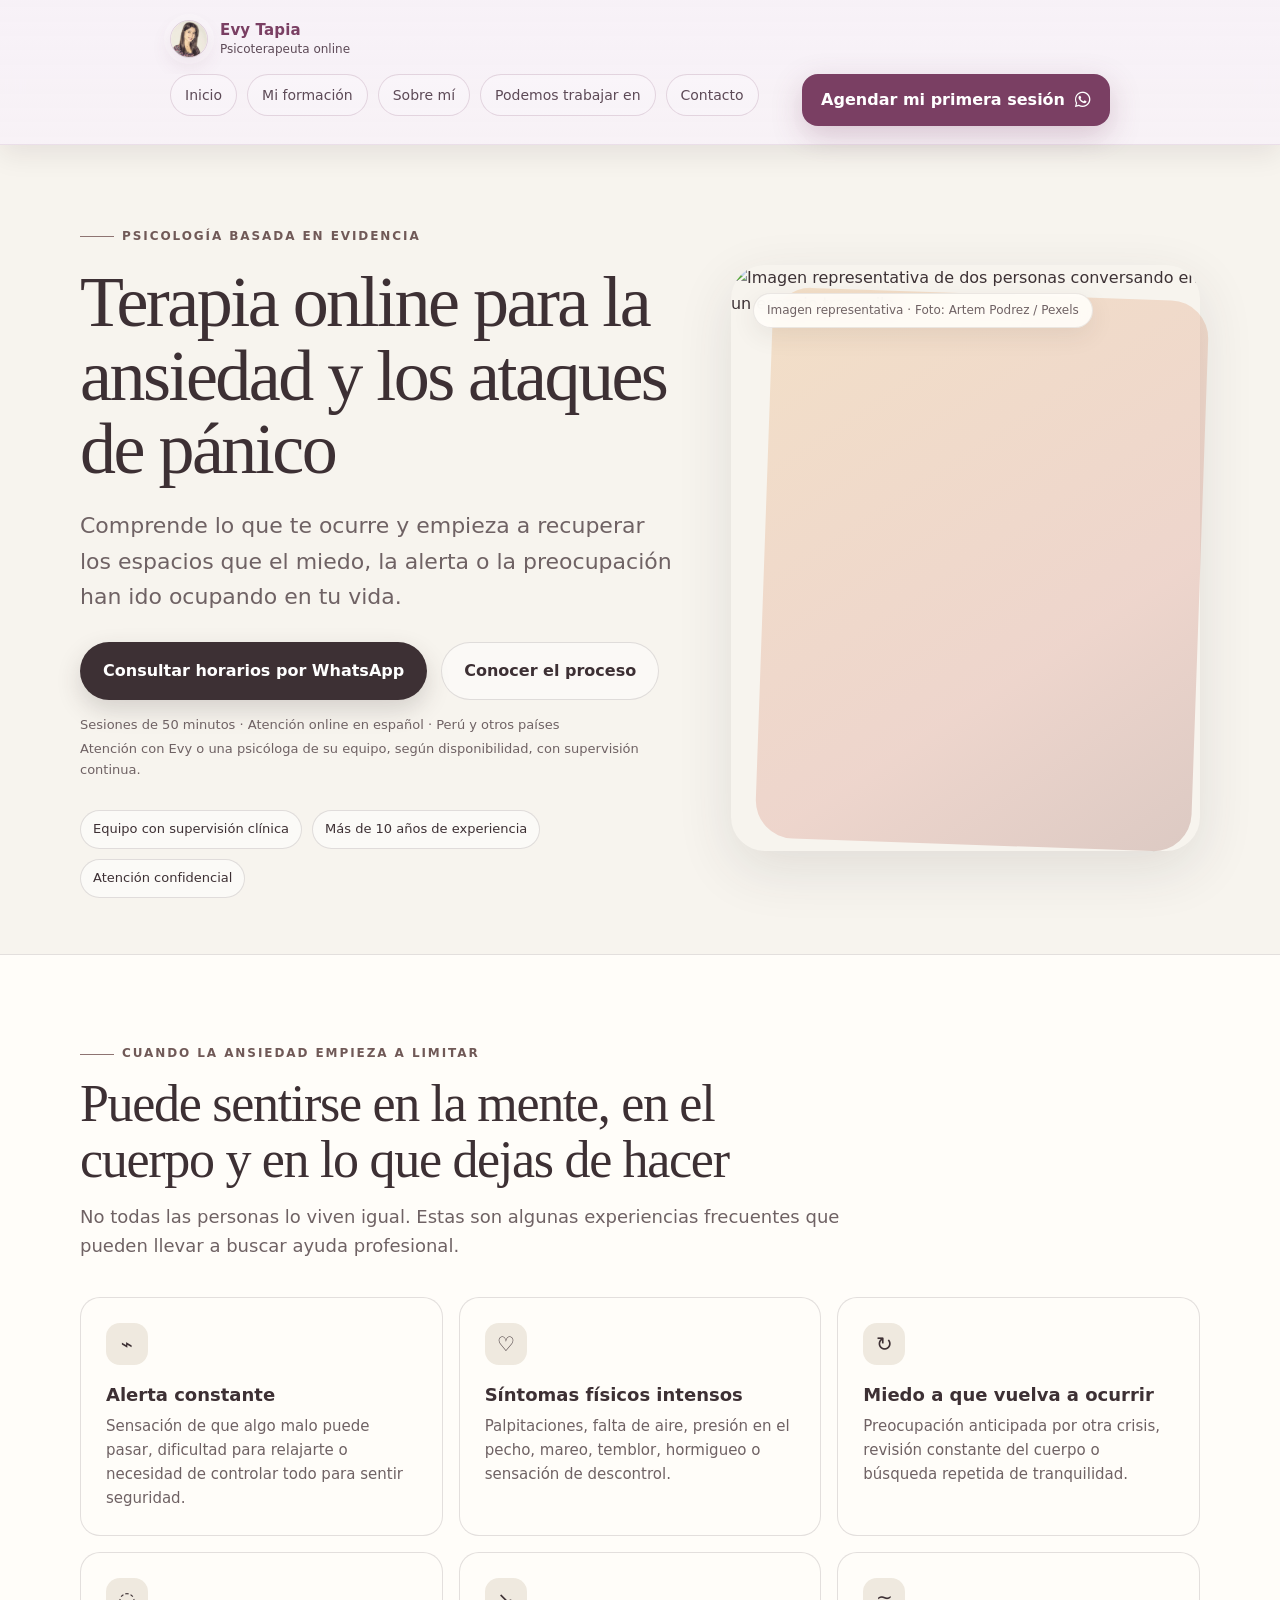
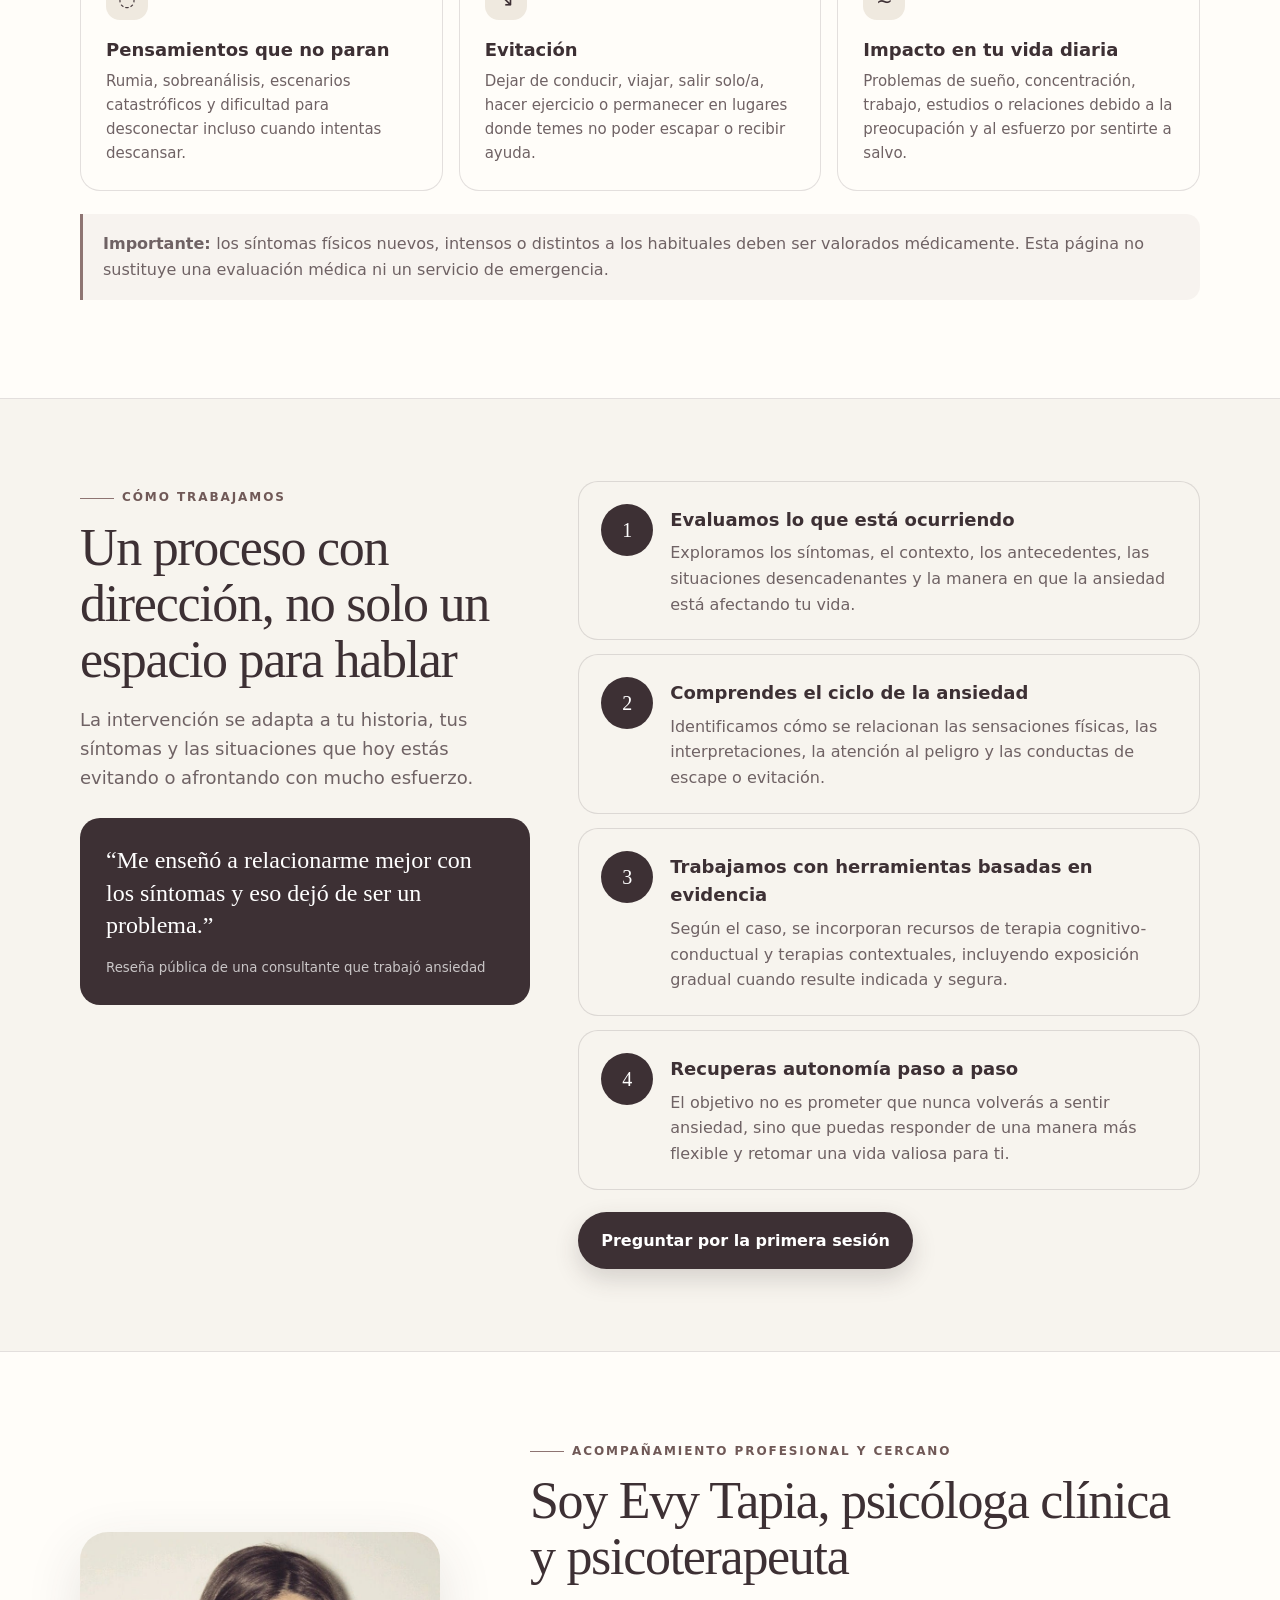
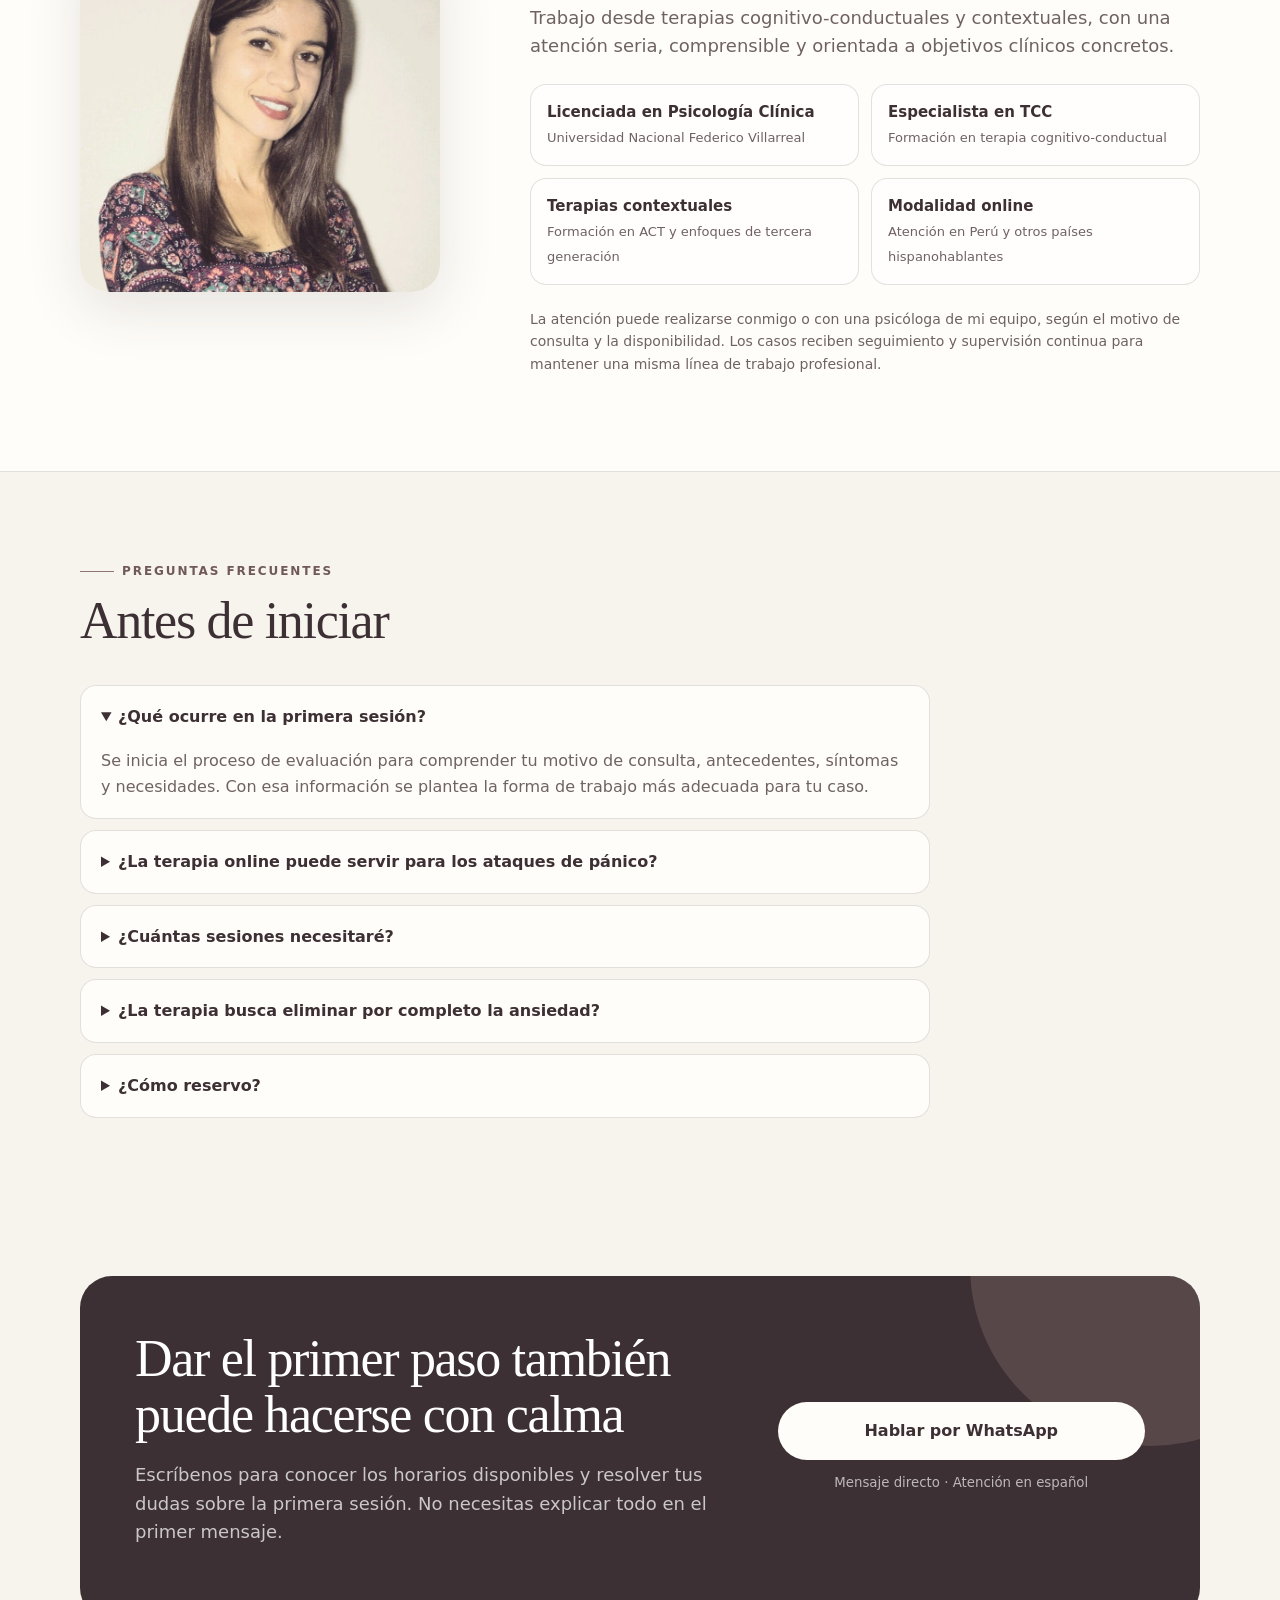
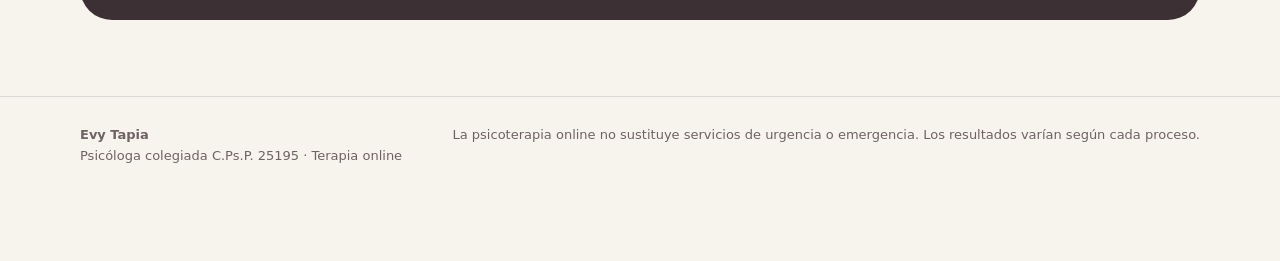
==== ansiedad.html @ 75f64e2b "Update text 002" ====
<!doctype html>
<html lang="es">

<head>

  <!-- =========================================================
       GOOGLE ANALYTICS 4
       ========================================================= -->
  <script async src="https://www.googletagmanager.com/gtag/js?id=G-EVJXFKHW8Q"></script>

  <script>
    window.dataLayer = window.dataLayer || [];

    function gtag() {
      dataLayer.push(arguments);
    }

    gtag('js', new Date());
    gtag('config', 'G-EVJXFKHW8Q');
  </script>


  <!-- =========================================================
       META
       ========================================================= -->

  <meta charset="utf-8" />

  <meta
    name="viewport"
    content="width=device-width, initial-scale=1"
  />

  <title>
    Terapia online para ansiedad y ataques de pánico | Evy Tapia
  </title>

  <meta
    name="description"
    content="Psicoterapia online basada en evidencia para ansiedad, preocupación persistente y ataques de pánico. Atención en español para personas en Perú y otros países."
  />

  <link
    rel="canonical"
    href="https://www.evytapiapsicologa.com/ansiedad"
  />

  <meta
    name="robots"
    content="index, follow"
  />


  <!-- =========================================================
       SCHEMA
       ========================================================= -->

  <script type="application/ld+json">
  {
    "@context": "https://schema.org",
    "@type": "ProfessionalService",
    "name": "Evy Tapia Psicóloga",
    "url": "https://www.evytapiapsicologa.com/ansiedad",
    "image": "https://www.evytapiapsicologa.com/images/evy-avatar.jpg",
    "description": "Terapia psicológica online basada en evidencia para ansiedad, preocupación persistente y ataques de pánico.",
    "email": "atendimento@evytapiapsicologa.com",
    "telephone": "+51999230000",
    "areaServed": [
      "Peru",
      "Online"
    ],
    "availableLanguage": "Spanish",

    "founder": {
      "@type": "Person",
      "name": "Evy Tapia",
      "jobTitle": "Psicóloga clínica y psicoterapeuta"
    },

    "sameAs": [
      "https://www.instagram.com/evytapia.psicologa/"
    ]
  }
  </script>


  <!-- =========================================================
       OPEN GRAPH
       ========================================================= -->

  <meta
    property="og:type"
    content="website"
  />

  <meta
    property="og:title"
    content="Terapia online para ansiedad y ataques de pánico | Evy Tapia"
  />

  <meta
    property="og:description"
    content="Psicoterapia online basada en evidencia para ansiedad, preocupación persistente y ataques de pánico."
  />

  <meta
    property="og:url"
    content="https://www.evytapiapsicologa.com/ansiedad"
  />

  <meta
    property="og:image"
    content="https://www.evytapiapsicologa.com/images/evy-avatar.jpg"
  />

  <meta
    property="og:image:alt"
    content="Evy Tapia, psicóloga clínica y psicoterapeuta online"
  />

  <meta
    property="og:site_name"
    content="Evy Tapia Psicóloga"
  />

  <meta
    property="og:locale"
    content="es_ES"
  />


  <!-- =========================================================
       TWITTER / X
       ========================================================= -->

  <meta
    name="twitter:card"
    content="summary_large_image"
  />

  <meta
    name="twitter:title"
    content="Terapia online para ansiedad y ataques de pánico | Evy Tapia"
  />

  <meta
    name="twitter:description"
    content="Psicoterapia online basada en evidencia para ansiedad, preocupación persistente y ataques de pánico."
  />

  <meta
    name="twitter:image"
    content="https://www.evytapiapsicologa.com/images/evy-avatar.jpg"
  />

  <meta
    name="twitter:image:alt"
    content="Evy Tapia, psicóloga clínica y psicoterapeuta online"
  />


  <!-- =========================================================
       CSS
       ========================================================= -->

  <link
    rel="stylesheet"
    href="/ansiedad.css"
  />

  <link
    rel="stylesheet"
    href="https://cdnjs.cloudflare.com/ajax/libs/font-awesome/6.5.0/css/all.min.css"
  />

</head>


<body>


<!-- =========================================================
     HEADER PARTILHADO
     O conteúdo é carregado a partir de /header.html por /header.js
     ========================================================= -->

<div id="header-container"></div>


<!-- =========================================================
     CONTEÚDO
     ========================================================= -->

<main id="inicio">


<!-- =========================================================
     HERO
     ========================================================= -->

<section class="hero">

  <div class="shell hero-grid">


    <div>

      <span class="eyebrow">
        Psicología basada en evidencia
      </span>


      <h1>
        Terapia online para la ansiedad y los ataques de pánico
      </h1>


      <p class="hero-lead">
        Comprende lo que te ocurre y empieza a recuperar los espacios
        que el miedo, la alerta o la preocupación han ido ocupando
        en tu vida.
      </p>


      <div class="actions">


        <a
          class="btn btn-primary wa-link"
          href="https://wa.me/51999230000?text=Hola%2C%20vi%20la%20p%C3%A1gina%20sobre%20ansiedad%20y%20ataques%20de%20p%C3%A1nico.%20Quisiera%20conocer%20los%20horarios%20disponibles%20para%20una%20primera%20sesi%C3%B3n."
          target="_blank"
          rel="noopener"
        >
          Consultar horarios por WhatsApp
        </a>


        <a
          class="btn btn-secondary"
          href="#como-trabajamos"
        >
          Conocer el proceso
        </a>


      </div>


      <p class="microcopy">

        Sesiones de 50 minutos · Atención online en español ·
        Perú y otros países

        <br>

        <span style="display:inline-block;margin-top:4px">

          Atención con Evy o una psicóloga de su equipo,
          según disponibilidad, con supervisión continua.

        </span>

      </p>


      <div class="trust-row">

        <span class="trust-chip">
          Equipo con supervisión clínica
        </span>

        <span class="trust-chip">
          Más de 10 años de experiencia
        </span>

        <span class="trust-chip">
          Atención confidencial
        </span>

      </div>

    </div>


    <!-- =====================================================
         FOTO HERO
         ===================================================== -->

    <div class="portrait-wrap">

      <div
        class="shape"
        aria-hidden="true"
      ></div>


      <img
        class="portrait"
        src="/images/ansiedad-terapia-pexels-artem-podrez.jpg"
        alt="Imagen representativa de dos personas conversando en un espacio tranquilo"
      >


      <div class="image-credit">
        Imagen representativa · Foto: Artem Podrez / Pexels
      </div>

    </div>


  </div>

</section>


<!-- =========================================================
     SINAIS / SINTOMAS
     ========================================================= -->

<section
  class="section alt"
  id="senales"
>

  <div class="shell">


    <div class="section-head">

      <span class="eyebrow">
        Cuando la ansiedad empieza a limitar
      </span>

      <h2>
        Puede sentirse en la mente, en el cuerpo y en lo que dejas de hacer
      </h2>

      <p>
        No todas las personas lo viven igual. Estas son algunas
        experiencias frecuentes que pueden llevar a buscar ayuda profesional.
      </p>

    </div>


    <div class="symptoms">


      <article class="card">

        <div class="icon">⌁</div>

        <h3>
          Alerta constante
        </h3>

        <p>
          Sensación de que algo malo puede pasar, dificultad para relajarte
          o necesidad de controlar todo para sentir seguridad.
        </p>

      </article>


      <article class="card">

        <div class="icon">♡</div>

        <h3>
          Síntomas físicos intensos
        </h3>

        <p>
          Palpitaciones, falta de aire, presión en el pecho, mareo,
          temblor, hormigueo o sensación de descontrol.
        </p>

      </article>


      <article class="card">

        <div class="icon">↻</div>

        <h3>
          Miedo a que vuelva a ocurrir
        </h3>

        <p>
          Preocupación anticipada por otra crisis, revisión constante
          del cuerpo o búsqueda repetida de tranquilidad.
        </p>

      </article>


      <article class="card">

        <div class="icon">◌</div>

        <h3>
          Pensamientos que no paran
        </h3>

        <p>
          Rumia, sobreanálisis, escenarios catastróficos y dificultad
          para desconectar incluso cuando intentas descansar.
        </p>

      </article>


      <article class="card">

        <div class="icon">↘</div>

        <h3>
          Evitación
        </h3>

        <p>
          Dejar de conducir, viajar, salir solo/a, hacer ejercicio
          o permanecer en lugares donde temes no poder escapar
          o recibir ayuda.
        </p>

      </article>


      <article class="card">

        <div class="icon">≈</div>

        <h3>
          Impacto en tu vida diaria
        </h3>

        <p>
          Problemas de sueño, concentración, trabajo, estudios
          o relaciones debido a la preocupación y al esfuerzo
          por sentirte a salvo.
        </p>

      </article>


    </div>


    <p class="note-line">

      <strong>
        Importante:
      </strong>

      los síntomas físicos nuevos, intensos o distintos a los habituales
      deben ser valorados médicamente. Esta página no sustituye una
      evaluación médica ni un servicio de emergencia.

    </p>


  </div>

</section>


<!-- =========================================================
     COMO TRABAJAMOS
     ========================================================= -->

<section
  class="section"
  id="como-trabajamos"
>

  <div class="shell process-grid">


    <div class="sticky-copy">

      <span class="eyebrow">
        Cómo trabajamos
      </span>


      <h2>
        Un proceso con dirección, no solo un espacio para hablar
      </h2>


      <p
        style="color:var(--muted);font-size:18px"
      >
        La intervención se adapta a tu historia, tus síntomas y las
        situaciones que hoy estás evitando o afrontando con mucho esfuerzo.
      </p>


      <div class="quote-block">

        <blockquote>
          “Me enseñó a relacionarme mejor con los síntomas y eso dejó
          de ser un problema.”
        </blockquote>

        <small>
          Reseña pública de una consultante que trabajó ansiedad
        </small>

      </div>

    </div>


    <div class="steps">


      <article class="step">

        <div class="num">
          1
        </div>

        <div>

          <h3>
            Evaluamos lo que está ocurriendo
          </h3>

          <p>
            Exploramos los síntomas, el contexto, los antecedentes,
            las situaciones desencadenantes y la manera en que la ansiedad
            está afectando tu vida.
          </p>

        </div>

      </article>


      <article class="step">

        <div class="num">
          2
        </div>

        <div>

          <h3>
            Comprendes el ciclo de la ansiedad
          </h3>

          <p>
            Identificamos cómo se relacionan las sensaciones físicas,
            las interpretaciones, la atención al peligro y las conductas
            de escape o evitación.
          </p>

        </div>

      </article>


      <article class="step">

        <div class="num">
          3
        </div>

        <div>

          <h3>
            Trabajamos con herramientas basadas en evidencia
          </h3>

          <p>
            Según el caso, se incorporan recursos de terapia
            cognitivo-conductual y terapias contextuales,
            incluyendo exposición gradual cuando resulte indicada y segura.
          </p>

        </div>

      </article>


      <article class="step">

        <div class="num">
          4
        </div>

        <div>

          <h3>
            Recuperas autonomía paso a paso
          </h3>

          <p>
            El objetivo no es prometer que nunca volverás a sentir ansiedad,
            sino que puedas responder de una manera más flexible
            y retomar una vida valiosa para ti.
          </p>

        </div>

      </article>


      <div style="margin-top:8px">

        <a
          class="btn btn-primary wa-link"
          href="https://wa.me/51999230000?text=Hola%2C%20vi%20la%20p%C3%A1gina%20sobre%20ansiedad%20y%20ataques%20de%20p%C3%A1nico.%20Quisiera%20conocer%20los%20horarios%20disponibles%20para%20una%20primera%20sesi%C3%B3n."
          target="_blank"
          rel="noopener"
        >
          Preguntar por la primera sesión
        </a>

      </div>


    </div>

  </div>

</section>


<!-- =========================================================
     SOBRE EVY
     ========================================================= -->

<section
  class="section alt"
  id="sobre-mi"
>

  <div class="shell about-grid">


    <img
      class="small-portrait"
      src="/images/evy-avatar.jpg"
      alt="Retrato profesional de Evy Tapia"
    >


    <div>

      <span class="eyebrow">
        Acompañamiento profesional y cercano
      </span>


      <h2>
        Soy Evy Tapia, psicóloga clínica y psicoterapeuta
      </h2>


      <p
        style="color:var(--muted);font-size:18px"
      >
        Trabajo desde terapias cognitivo-conductuales y contextuales,
        con una atención seria, comprensible y orientada
        a objetivos clínicos concretos.
      </p>


      <div class="credentials">


        <div class="credential">

          <strong>
            Licenciada en Psicología Clínica
          </strong>

          <span>
            Universidad Nacional Federico Villarreal
          </span>

        </div>


        <div class="credential">

          <strong>
            Especialista en TCC
          </strong>

          <span>
            Formación en terapia cognitivo-conductual
          </span>

        </div>


        <div class="credential">

          <strong>
            Terapias contextuales
          </strong>

          <span>
            Formación en ACT y enfoques de tercera generación
          </span>

        </div>


        <div class="credential">

          <strong>
            Modalidad online
          </strong>

          <span>
            Atención en Perú y otros países hispanohablantes
          </span>

        </div>


      </div>


      <p class="team-note">

        La atención puede realizarse conmigo o con una psicóloga
        de mi equipo, según el motivo de consulta y la disponibilidad.

        Los casos reciben seguimiento y supervisión continua para mantener
        una misma línea de trabajo profesional.

      </p>


    </div>

  </div>

</section>


<!-- =========================================================
     FAQ
     ========================================================= -->

<section
  class="section"
  id="preguntas"
>

  <div class="shell">


    <div class="section-head">

      <span class="eyebrow">
        Preguntas frecuentes
      </span>

      <h2>
        Antes de iniciar
      </h2>

    </div>


    <div class="faq">


      <details open>

        <summary>
          ¿Qué ocurre en la primera sesión?
        </summary>

        <p>
          Se inicia el proceso de evaluación para comprender tu motivo
          de consulta, antecedentes, síntomas y necesidades.
          Con esa información se plantea la forma de trabajo más adecuada
          para tu caso.
        </p>

      </details>


      <details>

        <summary>
          ¿La terapia online puede servir para los ataques de pánico?
        </summary>

        <p>
          La psicoterapia puede realizarse por videollamada.
          La conveniencia del formato y el plan de intervención
          se valoran individualmente durante la evaluación.
        </p>

      </details>


      <details>

        <summary>
          ¿Cuántas sesiones necesitaré?
        </summary>

        <p>
          No existe un número idéntico para todas las personas.
          La duración depende del problema, su evolución,
          los objetivos terapéuticos, la frecuencia
          y la participación en el proceso.
        </p>

      </details>


      <details>

        <summary>
          ¿La terapia busca eliminar por completo la ansiedad?
        </summary>

        <p>
          La ansiedad es una respuesta humana.
          El proceso busca que deje de dominar tus decisiones,
          que reduzcas la evitación y que puedas actuar con más libertad
          incluso cuando aparezca malestar.
        </p>

      </details>


      <details>

        <summary>
          ¿Cómo reservo?
        </summary>

        <p>
          Escribe por WhatsApp para conocer horarios.
          La sesión dura 50 minutos y se confirma mediante pago anticipado
          según las condiciones del servicio.
        </p>

      </details>


    </div>

  </div>

</section>


<!-- =========================================================
     CTA FINAL
     ========================================================= -->

<section class="final-cta">

  <div class="shell">

    <div class="cta-box">


      <div>

        <h2>
          Dar el primer paso también puede hacerse con calma
        </h2>

        <p>
          Escríbenos para conocer los horarios disponibles
          y resolver tus dudas sobre la primera sesión.
          No necesitas explicar todo en el primer mensaje.
        </p>

      </div>


      <div class="cta-side">

        <a
          class="btn wa-link"
          href="https://wa.me/51999230000?text=Hola%2C%20vi%20la%20p%C3%A1gina%20sobre%20ansiedad%20y%20ataques%20de%20p%C3%A1nico.%20Quisiera%20conocer%20los%20horarios%20disponibles%20para%20una%20primera%20sesi%C3%B3n."
          target="_blank"
          rel="noopener"
        >
          Hablar por WhatsApp
        </a>

        <small>
          Mensaje directo · Atención en español
        </small>

      </div>


    </div>

  </div>

</section>


</main>


<!-- =========================================================
     FOOTER
     ========================================================= -->

<footer>

  <div class="shell footer-grid">


    <div>

      <strong>
        Evy Tapia
      </strong>

      <br>

      Psicóloga colegiada C.Ps.P. 25195 · Terapia online

    </div>


    <div>
      La psicoterapia online no sustituye servicios de urgencia
      o emergencia. Los resultados varían según cada proceso.
    </div>


  </div>

</footer>


<!-- =========================================================
     MOBILE BAR
     ========================================================= -->

<div class="mobile-bar">

  <a
    class="wa-link"
    href="https://wa.me/51999230000?text=Hola%2C%20vi%20la%20p%C3%A1gina%20sobre%20ansiedad%20y%20ataques%20de%20p%C3%A1nico.%20Quisiera%20conocer%20los%20horarios%20disponibles%20para%20una%20primera%20sesi%C3%B3n."
    target="_blank"
    rel="noopener"
  >
    Consultar horarios por WhatsApp
  </a>

</div>


<!-- =========================================================
     JAVASCRIPT DO HEADER PARTILHADO
     ========================================================= -->

<script src="/header.js"></script>


<!-- =========================================================
     GOOGLE ANALYTICS:
     GENERATE_LEAD / BOOKING_CLICK

     Mantido separado do JS do header.
     ========================================================= -->

<script>

document.addEventListener(
  'click',
  function (event) {


    const target =
      event.target;


    if (
      !(target instanceof Element)
    ) {
      return;
    }


    const link =
      target.closest('a[href]');


    if (!link) {
      return;
    }


    const href =
      link.href ||
      link.getAttribute('href') ||
      '';


    const linkText =
      link.textContent.trim() ||
      link.getAttribute('aria-label') ||
      'Sin texto';


    const eventParameters = {

      page_path:
        window.location.pathname,

      page_location:
        window.location.href,

      page_title:
        document.title,

      link_url:
        href,

      link_text:
        linkText,

      landing_page:
        'ansiedad_panico'

    };


    /* =====================================================
       WHATSAPP → GENERATE_LEAD
       ===================================================== */

    const isWhatsAppLink =

      href.includes('wa.me') ||

      href.includes(
        'api.whatsapp.com'
      ) ||

      href.includes(
        'whatsapp.com'
      );


    if (isWhatsAppLink) {


      if (
        typeof gtag === 'function'
      ) {

        gtag(
          'event',
          'generate_lead',
          {
            ...eventParameters,
            method: 'whatsapp'
          }
        );

      }


      return;

    }


    /* =====================================================
       OUTLOOK BOOKINGS
       ===================================================== */

    const isBookingLink =

      href.includes(
        'outlook.office.com/book'
      ) ||

      href.includes(
        'outlook.office365.com/book'
      );


    if (isBookingLink) {


      if (
        typeof gtag === 'function'
      ) {

        gtag(
          'event',
          'booking_click',
          {
            ...eventParameters,
            method: 'outlook_bookings'
          }
        );

      }


    }


  }
);

</script>


</body>

</html>
---- ansiedad.css ----
:root {
  /* =====================================================
     LANDING ANSIEDADE
     ===================================================== */
  --paper:#f7f4ee;
  --paper-2:#efe9df;
  --ink:#3d3034;
  --muted:#6f6264;
  --rose:#8e7472;
  --rose-dark:#705957;
  --peach:#efd0ac;
  --white:#fffdf9;
  --line:rgba(61,48,52,.14);
  --shadow:0 18px 55px rgba(61,48,52,.12);
  --radius:24px;

  /* =====================================================
     HEADER — IDENTIDADE DA PÁGINA PRINCIPAL
     ===================================================== */
  --header-bg:#f7f1f7;
  --header-text:#2b1f27;
  --header-muted:#5d4a57;
  --header-accent:#7a3f63;
  --header-line:rgba(122,63,99,.18);
  --header-btn:#7a3f63;
  --header-btn-text:#ffffff;
  --header-max:980px;
}


/* =========================================================
   GERAL
   ========================================================= */

* {
  box-sizing:border-box;
}

html {
  scroll-behavior:smooth;
}

body {
  margin:0;
  font-family:
    Inter,
    ui-sans-serif,
    system-ui,
    -apple-system,
    BlinkMacSystemFont,
    "Segoe UI",
    sans-serif;
  color:var(--ink);
  background:var(--paper);
  line-height:1.6;
}

a {
  color:inherit;
}

.shell {
  width:min(1120px, calc(100% - 36px));
  margin:auto;
}


/* =========================================================
   BOTÕES DA LANDING
   ========================================================= */

.btn {
  text-decoration:none;
  display:inline-flex;
  align-items:center;
  justify-content:center;
  gap:10px;
  border-radius:999px;
  font-weight:750;
  transition:.2s ease;
  padding:15px 22px;
  border:1px solid transparent;
  font-family:inherit;
  cursor:pointer;
}

.btn-primary {
  background:var(--ink);
  color:white;
  box-shadow:0 10px 25px rgba(61,48,52,.18);
}

.btn-primary:hover {
  transform:translateY(-1px);
  background:var(--rose-dark);
}

.btn-secondary {
  border-color:var(--line);
  background:rgba(255,255,255,.45);
}


/* =========================================================
   HEADER — MESMO PADRÃO DA PÁGINA PRINCIPAL
   ========================================================= */

.headerSpacer {
  height:170px;
}

.siteHeader {
  position:fixed;
  top:0;
  left:0;
  right:0;
  width:100%;
  z-index:120;

  background:
    linear-gradient(
      180deg,
      rgba(247,241,247,.97),
      rgba(247,241,247,.93)
    );

  backdrop-filter:blur(12px);
  -webkit-backdrop-filter:blur(12px);

  border-bottom:1px solid rgba(122,63,99,.10);

  box-shadow:
    0 10px 26px rgba(33,18,28,.08);
}


/* largura do conteúdo do header */

.siteHeader .top,
.siteHeader .navRow {
  width:100%;
  max-width:var(--header-max);

  margin-left:auto;
  margin-right:auto;

  padding-left:20px;
  padding-right:20px;

  box-sizing:border-box;
}


/* =========================================================
   PARTE SUPERIOR DO HEADER
   ========================================================= */

.top {
  display:flex;
  justify-content:space-between;
  align-items:center;
  gap:16px;

  padding-top:18px;
  padding-bottom:14px;

  max-height:90px;
  opacity:1;

  overflow:hidden;

  transition:
    max-height .28s ease,
    opacity .2s ease,
    padding .25s ease,
    margin .25s ease;
}


/* header reduzido ao fazer scroll */

.siteHeader.isCompact .top {
  max-height:0;
  opacity:0;

  padding-top:0;
  padding-bottom:0;

  margin:0;
}


/* =========================================================
   MARCA / EVY TAPIA
   ========================================================= */

.brand {
  display:flex;
  align-items:center;
  gap:12px;

  min-height:42px;

  text-decoration:none;
  color:var(--header-text);
}

.avatar {
  width:38px;
  height:38px;

  border-radius:50%;
  object-fit:cover;

  display:block;
  flex:0 0 38px;

  border:1.5px solid rgba(122,63,99,.18);

  box-shadow:
    0 0 0 6px rgba(255,255,255,.22),
    0 8px 20px rgba(122,63,99,.12);
}

.brand strong {
  display:block;

  color:var(--header-accent);

  font-size:15px;
  letter-spacing:.01em;
  line-height:1.25;
}

.brand small {
  display:block;

  color:var(--header-muted);

  font-size:12px;
  line-height:1.35;

  margin-top:1px;
}


/* =========================================================
   LINHA DE NAVEGAÇÃO
   ========================================================= */

.navRow {
  display:flex;

  align-items:flex-start;
  justify-content:space-between;

  gap:16px;

  margin:0;

  padding-top:0;
  padding-bottom:18px;

  flex-wrap:wrap;

  position:relative;
  z-index:50;

  transition:padding .25s ease;
}

.siteHeader.isCompact .navRow {
  padding-top:12px;
  padding-bottom:12px;
}


/* =========================================================
   TABS / LINKS DO MENU
   ========================================================= */

.tabs {
  display:flex;
  flex-wrap:wrap;

  gap:10px;

  margin:0;

  flex:1 1 auto;

  align-items:center;
}

.tab {
  display:inline-flex;

  align-items:center;
  justify-content:center;

  min-height:42px;

  background:rgba(255,255,255,.20);

  border:1px solid var(--header-line);

  padding:10px 14px;

  border-radius:999px;

  cursor:pointer;

  font-family:inherit;
  font-size:14px;
  line-height:1.2;

  color:var(--header-muted);

  text-decoration:none;

  white-space:nowrap;

  transition:
    opacity .2s ease,
    transform .08s ease,
    background .2s ease,
    border-color .2s ease,
    color .2s ease;
}

.tab:hover {
  opacity:.95;

  background:rgba(255,255,255,.30);

  border-color:rgba(122,63,99,.26);
}

.tab:active {
  transform:scale(.99);
}

.tab.isActive {
  background:rgba(122,63,99,.12);

  color:var(--header-accent);

  border-color:rgba(122,63,99,.28);

  font-weight:700;
}


/* =========================================================
   CTA DO HEADER
   ========================================================= */

.navCta {
  flex:0 0 auto;

  position:relative;
}

.navActions {
  display:flex;

  align-items:center;

  gap:10px;

  flex-wrap:wrap;

  position:relative;
}


/* Agendar mi primera sesión */

.siteHeader .btnTopCta {
  padding:12px 18px;

  border-radius:16px;

  background:var(--header-btn);

  color:var(--header-btn-text);

  box-shadow:
    0 10px 30px rgba(122,63,99,.25);

  white-space:nowrap;
}

.siteHeader .btnTopCta:hover {
  opacity:.95;

  transform:translateY(-1px);

  background:var(--header-btn);
}

.siteHeader .btnTopCta i {
  color:#ffffff;

  font-size:18px;
  line-height:1;
}


/* =========================================================
   BOTÃO DETALLES
   ========================================================= */

.siteHeader .btnDetails {
  display:none;

  background:rgba(255,255,255,.20);

  border:1px solid var(--header-line);

  color:var(--header-accent);

  font-weight:800;

  padding:12px 15px;

  border-radius:16px;

  align-items:center;
  justify-content:center;

  gap:8px;

  cursor:pointer;

  font-family:inherit;

  box-shadow:none;

  transition:
    background .2s ease,
    border-color .2s ease,
    transform .08s ease;
}

.siteHeader .btnDetails:hover {
  background:rgba(255,255,255,.28);

  border-color:rgba(122,63,99,.26);
}

.siteHeader .btnDetails:active {
  transform:scale(.99);
}

.detailsLabel {
  display:inline-block;
}

.detailsArrow {
  font-size:12px;

  line-height:1;

  transform:translateY(1px);
}


/* =========================================================
   POPOVER DETALLES
   ========================================================= */

.detailsPopover {
  position:absolute;

  top:calc(100% + 12px);
  right:0;

  width:360px;

  max-width:min(92vw, 360px);

  background:
    linear-gradient(
      180deg,
      rgba(255,255,255,.97),
      rgba(247,240,244,.97)
    );

  border:1px solid rgba(122,63,99,.18);

  border-radius:22px;

  box-shadow:
    0 24px 60px rgba(33,18,28,.20);

  backdrop-filter:blur(12px);
  -webkit-backdrop-filter:blur(12px);

  padding:18px;

  opacity:0;
  visibility:hidden;
  pointer-events:none;

  transform:
    translateY(8px)
    scale(.98);

  transition:
    opacity .2s ease,
    transform .2s ease,
    visibility .2s ease;

  z-index:180;
}

.detailsPopover.isOpen,
.detailsPopover[aria-hidden="false"] {
  opacity:1;

  visibility:visible;

  pointer-events:auto;

  transform:
    translateY(0)
    scale(1);
}

.detailsPopoverTitle {
  margin:0 0 12px;

  font-size:16px;

  letter-spacing:.02em;

  text-transform:uppercase;

  color:var(--header-accent);

  opacity:.85;

  font-weight:900;
}

.popupList {
  margin:0;
  padding:0;

  list-style:none;

  display:grid;

  gap:10px;
}

.popupItem {
  display:flex;

  gap:10px;

  align-items:flex-start;

  padding:12px;

  border:
    1px solid
    rgba(122,63,99,.18);

  border-radius:14px;

  background:
    rgba(255,255,255,.62);
}

.popupItem b {
  display:block;

  font-size:14.5px;

  color:var(--header-accent);
}

.popupItem span {
  display:block;

  color:var(--header-muted);

  font-size:14px;

  line-height:1.5;
}

.popupIcon {
  width:18px;
  height:18px;

  border-radius:6px;

  background:
    rgba(122,63,99,.14);

  flex:0 0 18px;

  margin-top:2px;
}

.popupNoteTitle {
  margin:16px 0 8px;

  color:var(--header-accent);

  font-weight:900;

  letter-spacing:.02em;

  text-transform:uppercase;

  font-size:16px;

  opacity:.85;
}

.popupNoteText {
  margin:0;

  color:var(--header-muted);

  font-size:14.5px;

  line-height:1.65;
}


/* =========================================================
   MENU HAMBURGER
   ========================================================= */

.mobileMenuToggle {
  display:none;

  width:44px;
  height:44px;

  flex:0 0 44px;

  border:
    1px solid
    rgba(122,63,99,.18);

  border-radius:14px;

  background:
    rgba(255,255,255,.22);

  align-items:center;
  justify-content:center;

  flex-direction:column;

  gap:5px;

  padding:0;

  cursor:pointer;

  transition:
    background .2s ease,
    border-color .2s ease,
    transform .08s ease;
}

.mobileMenuToggle:hover {
  background:
    rgba(255,255,255,.32);

  border-color:
    rgba(122,63,99,.28);
}

.mobileMenuToggle:active {
  transform:scale(.98);
}

.mobileMenuToggle span {
  width:20px;
  height:2px;

  border-radius:999px;

  background:
    var(--header-accent);

  display:block;

  transition:
    transform .2s ease,
    opacity .2s ease;
}


/* animação X */

.mobileMenuToggle[aria-expanded="true"]
span:nth-child(1) {
  transform:
    translateY(7px)
    rotate(45deg);
}

.mobileMenuToggle[aria-expanded="true"]
span:nth-child(2) {
  opacity:0;
}

.mobileMenuToggle[aria-expanded="true"]
span:nth-child(3) {
  transform:
    translateY(-7px)
    rotate(-45deg);
}


/* =========================================================
   MENU MÓVEL
   ========================================================= */

.mobileMenuPanel {
  position:absolute;

  top:100%;

  left:12px;
  right:12px;

  display:grid;

  gap:8px;

  padding:12px;

  border:
    1px solid
    rgba(122,63,99,.18);

  border-radius:18px;

  background:
    rgba(247,241,247,.98);

  box-shadow:
    0 20px 50px
    rgba(33,18,28,.18);

  backdrop-filter:blur(14px);
  -webkit-backdrop-filter:blur(14px);

  opacity:0;

  visibility:hidden;

  pointer-events:none;

  transform:translateY(-8px);

  transition:
    opacity .2s ease,
    visibility .2s ease,
    transform .2s ease;

  z-index:170;
}

.mobileMenuPanel.isOpen,
.mobileMenuPanel[aria-hidden="false"] {
  opacity:1;

  visibility:visible;

  pointer-events:auto;

  transform:translateY(0);
}

.mobileMenuItem {
  display:flex;

  align-items:center;

  width:100%;

  min-height:46px;

  padding:11px 14px;

  border:
    1px solid
    rgba(122,63,99,.14);

  border-radius:13px;

  background:
    rgba(255,255,255,.34);

  color:var(--header-muted);

  text-decoration:none;

  font:inherit;

  font-size:14px;

  text-align:left;

  cursor:pointer;
}

.mobileMenuItem:hover {
  background:
    rgba(122,63,99,.08);

  color:
    var(--header-accent);
}

.mobileMenuItem.isActive {
  background:
    rgba(122,63,99,.12);

  color:
    var(--header-accent);

  border-color:
    rgba(122,63,99,.26);

  font-weight:700;
}


/* dispositivos touch */

@media (hover:none), (pointer:coarse) {

  .siteHeader .btnDetails {
    display:inline-flex;
  }

}


/* =========================================================
   HERO
   ========================================================= */

.hero {
  padding:74px 0 56px;

  overflow:hidden;
}

.hero-grid {
  display:grid;

  grid-template-columns:
    1.12fr .88fr;

  gap:54px;

  align-items:center;
}

.eyebrow {
  display:inline-flex;

  align-items:center;

  gap:8px;

  text-transform:uppercase;

  letter-spacing:.16em;

  font-size:12px;

  font-weight:800;

  color:var(--rose-dark);
}

.eyebrow:before {
  content:"";

  width:34px;
  height:1px;

  background:var(--rose);
}

h1 {
  font-family:
    Georgia,
    "Times New Roman",
    serif;

  font-size:
    clamp(42px,6vw,72px);

  line-height:1.02;

  letter-spacing:-.035em;

  margin:
    20px 0 22px;

  font-weight:500;
}

.hero-lead {
  font-size:
    clamp(18px,2vw,22px);

  color:var(--muted);

  max-width:690px;

  margin:
    0 0 28px;
}

.actions {
  display:flex;

  align-items:center;

  gap:14px;

  flex-wrap:wrap;
}

.microcopy {
  margin-top:15px;

  font-size:13px;

  color:var(--muted);
}

.trust-row {
  margin-top:29px;

  display:flex;

  flex-wrap:wrap;

  gap:10px;
}

.trust-chip {
  border:
    1px solid
    var(--line);

  background:
    rgba(255,255,255,.5);

  border-radius:999px;

  padding:8px 12px;

  font-size:13px;
}


/* =========================================================
   FOTO HERO
   ========================================================= */

.portrait-wrap {
  position:relative;

  min-height:540px;

  display:grid;

  place-items:center;

  isolation:isolate;
}

.shape {
  position:absolute;

  inset:
    5% 0 1% 7%;

  border-radius:38px;

  background:
    linear-gradient(
      145deg,
      var(--peach),
      #e7bfb4 65%,
      #c9aba4
    );

  transform:
    rotate(2deg);

  opacity:.58;

  z-index:0;
}

.portrait {
  position:relative;

  z-index:1;

  display:block;

  width:
    min(500px,100%);

  aspect-ratio:
    4 / 5;

  object-fit:cover;

  object-position:center;

  border-radius:34px;

  box-shadow:
    var(--shadow);

  filter:
    saturate(.88)
    contrast(.98);
}

.image-credit {
  position:absolute;

  z-index:2;

  top:28px;
  left:22px;

  max-width:
    calc(100% - 44px);

  padding:
    9px 13px;

  border:
    1px solid
    rgba(61,48,52,.10);

  border-radius:999px;

  background:
    rgba(255,253,249,.92);

  color:
    var(--muted);

  font-size:12px;

  line-height:1.25;

  box-shadow:
    0 8px 24px
    rgba(61,48,52,.08);

  backdrop-filter:
    blur(8px);

  -webkit-backdrop-filter:
    blur(8px);
}


/* =========================================================
   SECÇÕES
   ========================================================= */

.section {
  padding:
    82px 0;
}

.section.alt {
  background:
    var(--white);

  border-top:
    1px solid
    var(--line);

  border-bottom:
    1px solid
    var(--line);
}

.section-head {
  max-width:760px;

  margin-bottom:36px;
}

h2 {
  font-family:
    Georgia,
    "Times New Roman",
    serif;

  font-size:
    clamp(34px,4.6vw,52px);

  line-height:1.08;

  letter-spacing:-.025em;

  font-weight:500;

  margin:
    12px 0 15px;
}

.section-head p {
  color:var(--muted);

  font-size:18px;

  margin:0;
}


/* =========================================================
   SINTOMAS
   ========================================================= */

.symptoms {
  display:grid;

  grid-template-columns:
    repeat(3,1fr);

  gap:16px;
}

.card {
  background:
    var(--white);

  border:
    1px solid
    var(--line);

  border-radius:20px;

  padding:25px;
}

.card .icon {
  width:42px;
  height:42px;

  border-radius:14px;

  display:grid;

  place-items:center;

  background:
    var(--paper-2);

  margin-bottom:18px;

  font-size:20px;
}

.card h3 {
  margin:
    0 0 8px;

  font-size:18px;

  line-height:1.3;
}

.card p {
  margin:0;

  color:var(--muted);

  font-size:15px;
}

.note-line {
  margin-top:23px;

  padding:
    17px 20px;

  border-left:
    3px solid
    var(--rose);

  background:
    rgba(142,116,114,.07);

  color:
    var(--muted);

  border-radius:
    0 14px 14px 0;
}


/* =========================================================
   PROCESSO TERAPÊUTICO
   ========================================================= */

.process-grid {
  display:grid;

  grid-template-columns:
    .84fr 1.16fr;

  gap:48px;

  align-items:start;
}

.sticky-copy {
  position:sticky;

  top:110px;
}

.steps {
  display:grid;

  gap:14px;
}

.step {
  display:grid;

  grid-template-columns:
    52px 1fr;

  gap:17px;

  padding:22px;

  border-radius:20px;

  background:
    var(--paper);

  border:
    1px solid
    var(--line);
}

.num {
  width:52px;
  height:52px;

  border-radius:50%;

  background:
    var(--ink);

  color:white;

  display:grid;

  place-items:center;

  font-family:
    Georgia,
    serif;

  font-size:20px;
}

.step h3 {
  margin:
    2px 0 6px;

  font-size:18px;
}

.step p {
  margin:0;

  color:var(--muted);
}


/* =========================================================
   TESTEMUNHO
   ========================================================= */

.quote-block {
  margin-top:26px;

  padding:26px;

  border-radius:20px;

  background:
    var(--ink);

  color:white;
}

.quote-block blockquote {
  font-family:
    Georgia,
    serif;

  font-size:24px;

  line-height:1.35;

  margin:
    0 0 12px;
}

.quote-block small {
  color:
    rgba(255,255,255,.72);
}


/* =========================================================
   SOBRE EVY
   ========================================================= */

.about-grid {
  display:grid;

  grid-template-columns:
    .75fr 1.25fr;

  gap:48px;

  align-items:center;
}

.small-portrait {
  width:100%;

  max-width:360px;

  border-radius:28px;

  box-shadow:
    var(--shadow);
}

.credentials {
  display:grid;

  grid-template-columns:
    repeat(2,1fr);

  gap:12px;

  margin:
    23px 0;
}

.credential {
  border:
    1px solid
    var(--line);

  border-radius:16px;

  padding:
    15px 16px;

  background:
    rgba(255,255,255,.5);
}

.credential strong {
  display:block;

  font-size:15px;
}

.credential span {
  color:var(--muted);

  font-size:13px;
}

.team-note {
  color:var(--muted);

  font-size:14px;
}


/* =========================================================
   FAQ
   ========================================================= */

.faq {
  display:grid;

  gap:11px;

  max-width:850px;
}

details {
  border:
    1px solid
    var(--line);

  border-radius:16px;

  background:
    var(--white);

  padding:
    0 20px;
}

summary {
  cursor:pointer;

  font-weight:750;

  padding:
    18px 0;
}

details p {
  color:var(--muted);

  margin:0;

  padding:
    0 0 19px;
}


/* =========================================================
   CTA FINAL
   ========================================================= */

.final-cta {
  padding:
    76px 0;
}

.cta-box {
  position:relative;

  overflow:hidden;

  border-radius:32px;

  padding:55px;

  background:
    var(--ink);

  color:white;

  display:grid;

  grid-template-columns:
    1.25fr .75fr;

  gap:30px;

  align-items:center;
}

.cta-box:after {
  content:"";

  position:absolute;

  width:360px;
  height:360px;

  border-radius:50%;

  background:
    var(--rose);

  opacity:.34;

  right:-130px;

  top:-190px;
}

.cta-box h2 {
  color:white;

  margin-top:0;
}

.cta-box p {
  color:
    rgba(255,255,255,.73);

  font-size:18px;

  max-width:660px;
}

.cta-side {
  position:relative;

  z-index:1;

  text-align:center;
}

.cta-side .btn {
  background:
    var(--white);

  color:
    var(--ink);

  width:100%;
}

.cta-side small {
  display:block;

  margin-top:12px;

  color:
    rgba(255,255,255,.66);
}


/* =========================================================
   FOOTER
   ========================================================= */

footer {
  border-top:
    1px solid
    var(--line);

  padding:
    28px 0 94px;

  color:
    var(--muted);

  font-size:13px;
}

.footer-grid {
  display:flex;

  justify-content:space-between;

  gap:24px;

  flex-wrap:wrap;
}


/* =========================================================
   CTA MÓVEL INFERIOR
   ========================================================= */

.mobile-bar {
  display:none;
}


/* =========================================================
   RESPONSIVO — 1100px
   ========================================================= */

@media (max-width:1100px) {

  .siteHeader .top,
  .siteHeader .navRow {
    max-width:100%;
  }

}


/* =========================================================
   RESPONSIVO — 900px
   ========================================================= */

@media (max-width:900px) {

  .hero-grid,
  .process-grid,
  .about-grid,
  .cta-box {
    grid-template-columns:1fr;
  }

  .hero {
    padding-top:48px;
  }

  .portrait-wrap {
    min-height:0;
  }

  .symptoms {
    grid-template-columns:
      repeat(2,1fr);
  }

  .sticky-copy {
    position:static;
  }

  .about-grid {
    gap:30px;
  }

  .small-portrait {
    max-width:280px;
  }

  .cta-box {
    padding:42px;
  }

  .cta-side {
    text-align:left;

    max-width:410px;
  }

}


/* =========================================================
   RESPONSIVO — HEADER MOBILE
   ========================================================= */

@media (max-width:860px) {

  .headerSpacer {
    height:142px;
  }

  .siteHeader .top,
  .siteHeader .navRow {
    padding-left:14px;
    padding-right:14px;
  }

  .top {
    padding-top:14px;
    padding-bottom:12px;
  }


  /* hamburger superior */

  .mobileMenuToggleTop {
    display:flex;
  }


  /* espaço invisível da direita para manter
     a marca aproximadamente centrada */

  .top > span[aria-hidden="true"] {
    width:44px;
    flex:0 0 44px;
  }


  /* esconde menu desktop */

  .tabs {
    display:none;
  }


  .navRow {
    align-items:center;

    justify-content:flex-end;

    padding-bottom:12px;
  }


  .navCta {
    width:100%;
  }

  .navActions {
    width:100%;

    justify-content:flex-end;
  }


  /* quando o header fica compacto */

  .siteHeader.isCompact
  .mobileMenuToggleTop {
    display:none;
  }

  .siteHeader.isCompact
  .mobileMenuToggleCompact {
    display:flex;
  }


  .siteHeader .btnTopCta {
    flex:1 1 auto;

    max-width:320px;
  }


  .detailsPopover {
    right:0;

    width:
      min(
        360px,
        calc(100vw - 28px)
      );
  }

}


/* =========================================================
   RESPONSIVO — 620px
   ========================================================= */

@media (max-width:620px) {

  .shell {
    width:
      min(
        100% - 26px,
        1120px
      );
  }


  .headerSpacer {
    height:138px;
  }


  .siteHeader .top,
  .siteHeader .navRow {
    padding-left:12px;
    padding-right:12px;
  }


  .brand {
    gap:10px;
  }

  .avatar {
    width:36px;
    height:36px;

    flex-basis:36px;
  }

  .brand strong {
    font-size:14px;
  }

  .brand small {
    font-size:11.5px;
  }


  .navActions {
    display:flex;

    align-items:center;

    gap:8px;

    width:100%;

    flex-wrap:nowrap;
  }


  .mobileMenuToggleCompact {
    width:42px;
    height:42px;

    flex:0 0 42px;
  }


  .siteHeader .btnTopCta {
    flex:1 1 auto;

    width:auto;

    max-width:none;

    min-width:0;

    padding:
      11px 12px;

    font-size:13px;
  }


  .siteHeader .btnDetails {
    flex:0 0 auto;

    padding:
      11px 12px;
  }


  h1 {
    font-size:43px;
  }

  .hero-lead {
    font-size:18px;
  }

  .portrait-wrap {
    min-height:0;

    margin-top:10px;
  }

  .portrait {
    width:100%;

    border-radius:24px;
  }

  .shape {
    inset:
      4% -1% 0 5%;

    border-radius:28px;
  }

  .image-credit {
    top:14px;
    left:14px;

    max-width:
      calc(100% - 28px);

    padding:
      8px 11px;

    font-size:11px;
  }

  .section {
    padding:
      62px 0;
  }

  .symptoms,
  .credentials {
    grid-template-columns:1fr;
  }

  .card {
    padding:21px;
  }

  .cta-box {
    padding:
      34px 24px;

    border-radius:24px;
  }

  footer {
    padding-bottom:100px;
  }


  /* CTA inferior WhatsApp */

  .mobile-bar {
    display:block;

    position:fixed;

    z-index:30;

    left:10px;
    right:10px;

    bottom:10px;
  }

  .mobile-bar a {
    display:flex;

    justify-content:center;
    align-items:center;

    text-decoration:none;

    background:
      var(--ink);

    color:white;

    padding:
      15px 18px;

    border-radius:999px;

    font-weight:800;

    box-shadow:
      0 12px 28px
      rgba(61,48,52,.28);
  }

}


/* =========================================================
   RESPONSIVO — TELEMÓVEIS PEQUENOS
   ========================================================= */

@media (max-width:430px) {

  .headerSpacer {
    height:134px;
  }

  .top {
    gap:10px;
  }

  .mobileMenuToggleTop {
    width:40px;
    height:40px;

    flex-basis:40px;
  }

  .top > span[aria-hidden="true"] {
    width:40px;

    flex-basis:40px;
  }


  .siteHeader .btnTopCta {
    font-size:12.5px;

    padding-left:10px;
    padding-right:10px;
  }

  .siteHeader .btnTopCta i {
    font-size:17px;
  }


  /* em ecrãs muito pequenos deixa
     apenas a seta no botão Detalles */

  .detailsLabel {
    display:none;
  }

  .siteHeader .btnDetails {
    width:42px;

    min-width:42px;

    padding:0;
  }


  .mobileMenuPanel {
    left:8px;
    right:8px;
  }

}
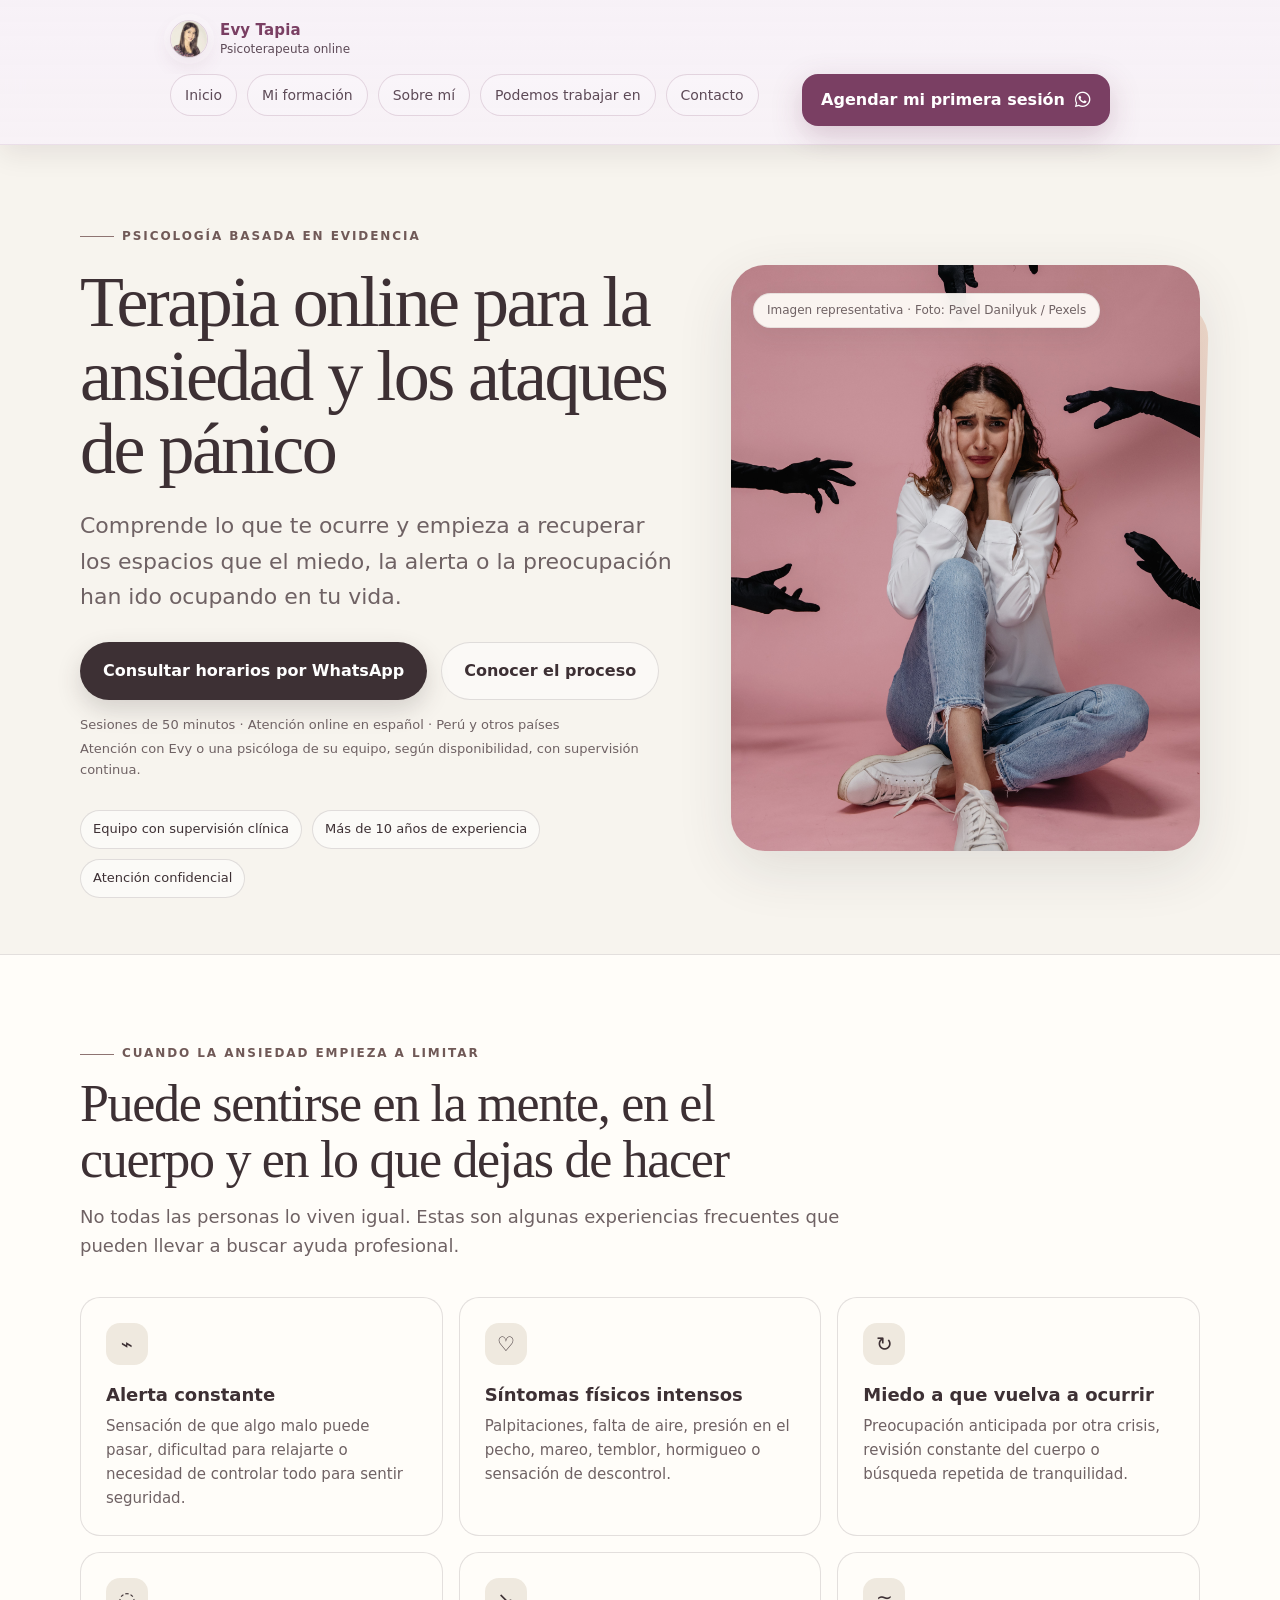
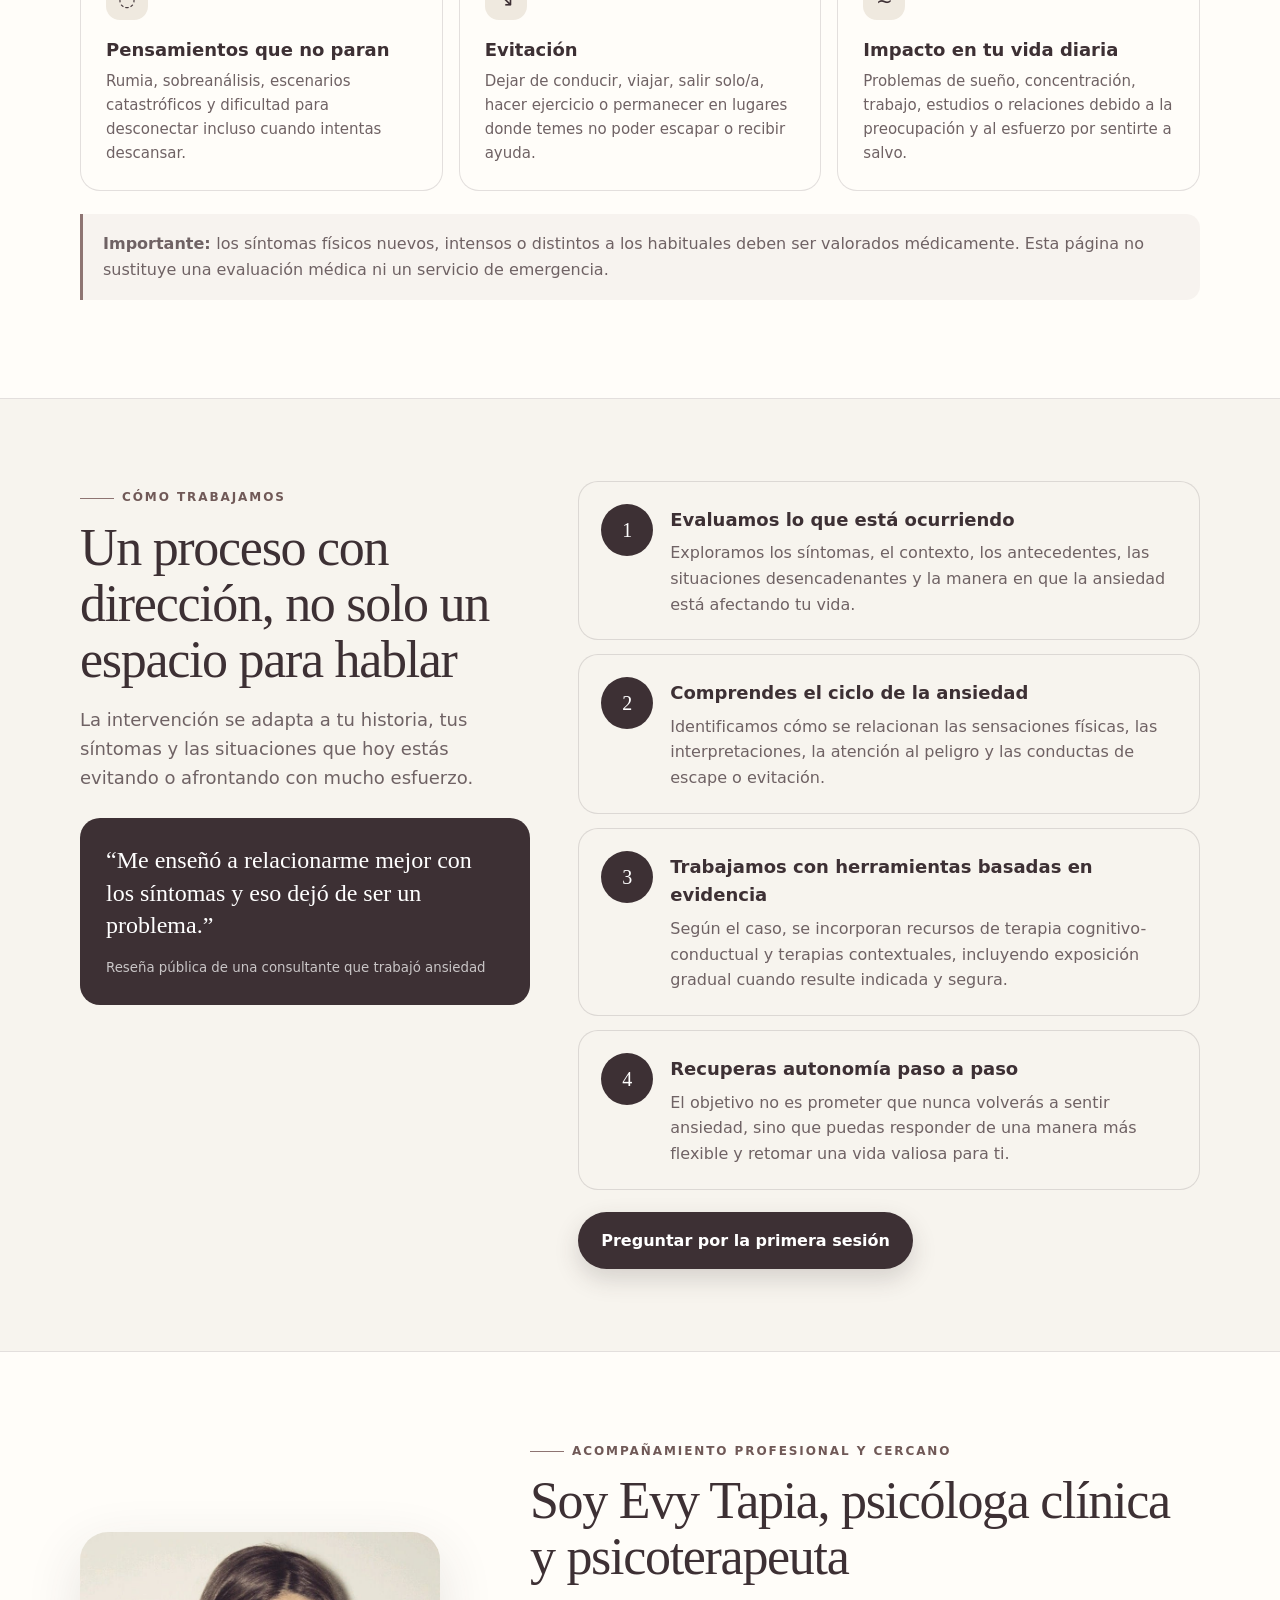
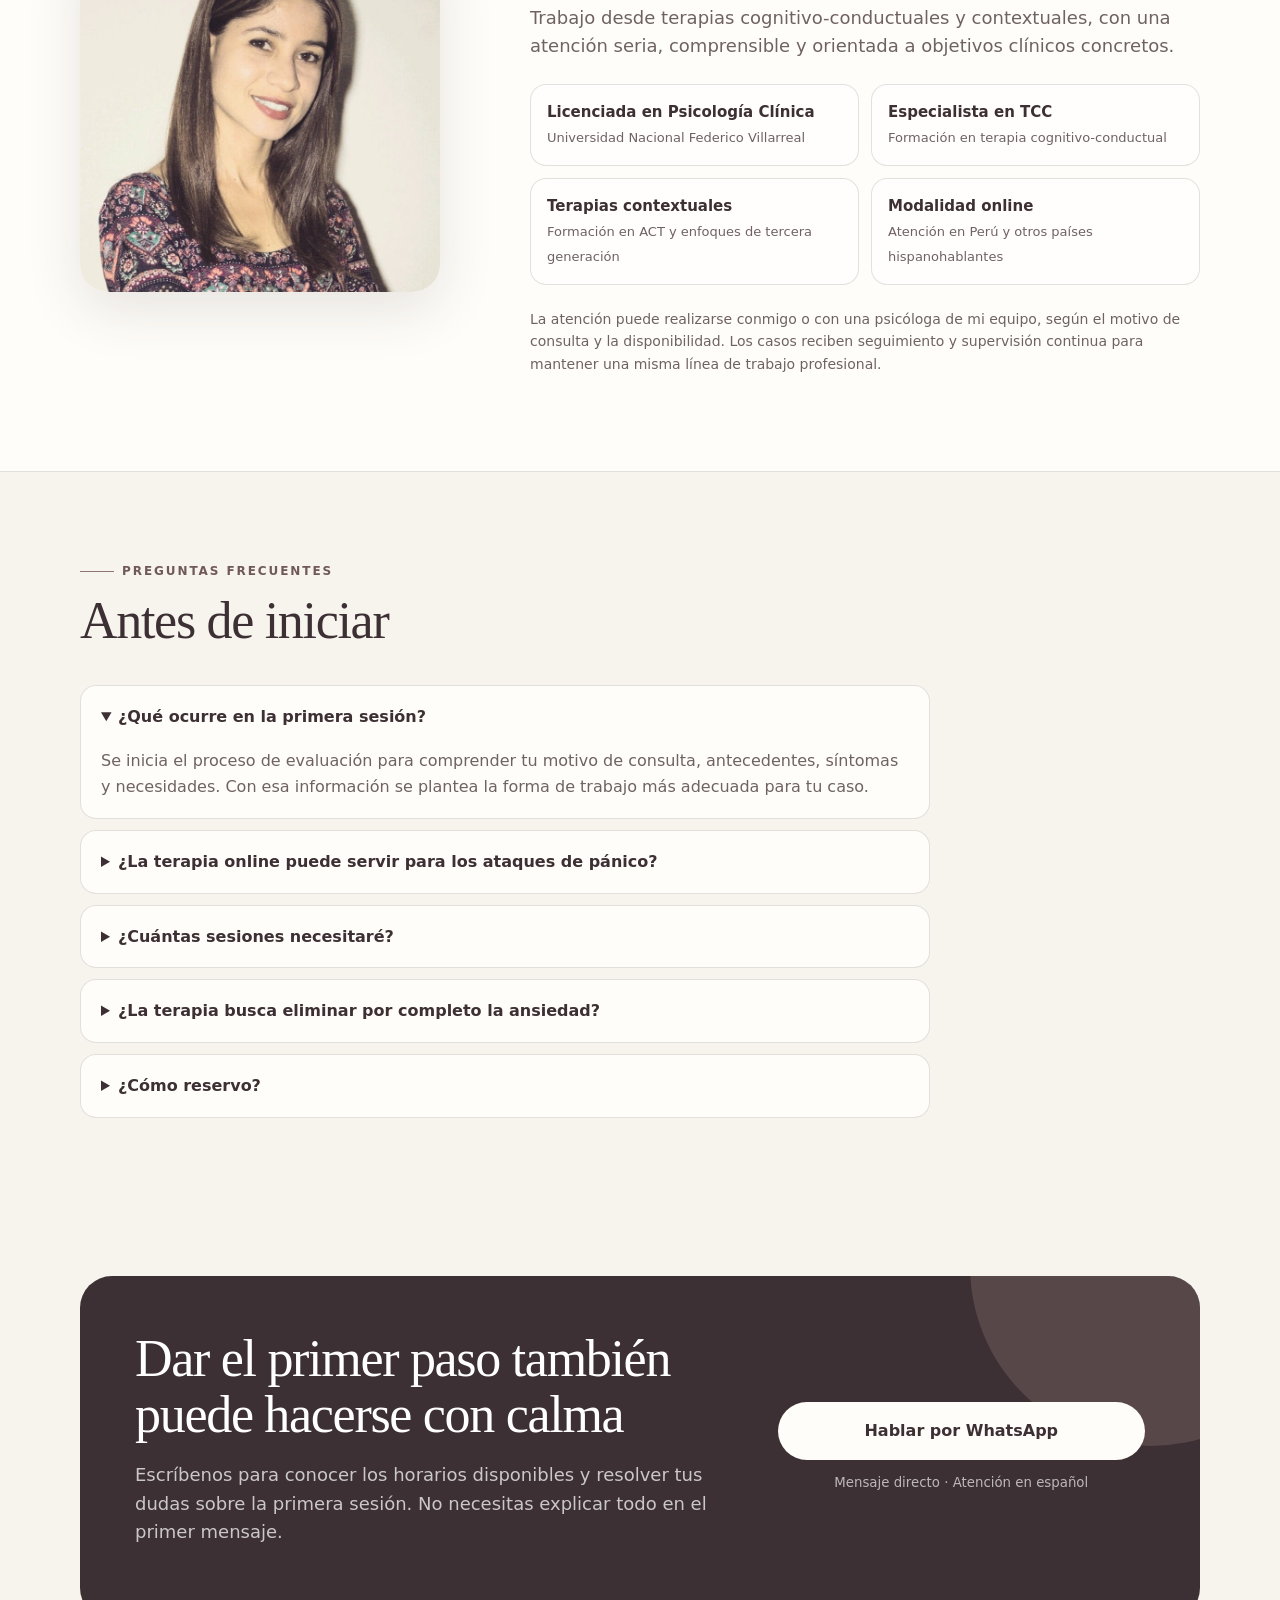
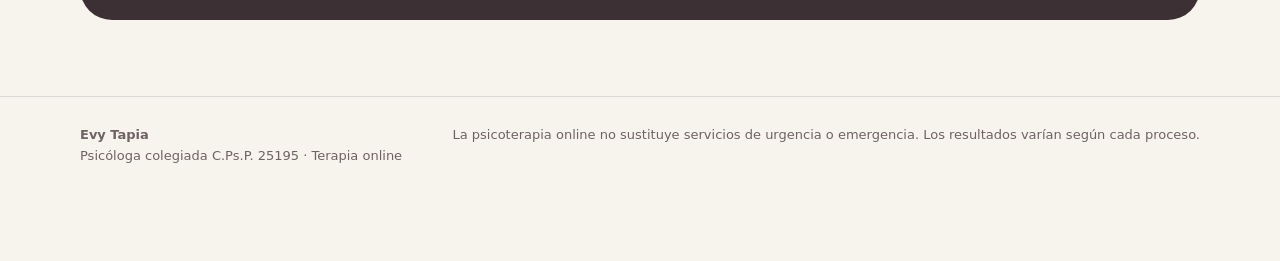
==== commit b3a6b08a: "Update text 003" ====
--- a/ansiedad.html
+++ b/ansiedad.html
@@ -294,15 +294,15 @@
       ></div>
 
 
-      <img
+       <img
         class="portrait"
-        src="/images/ansiedad-terapia-pexels-artem-podrez.jpg"
+        src="/images/pexels-pavel-danilyuk-8638313.jpg"
         alt="Imagen representativa de dos personas conversando en un espacio tranquilo"
       >
 
 
       <div class="image-credit">
-        Imagen representativa · Foto: Artem Podrez / Pexels
+        Imagen representativa · Foto: Pavel Danilyuk / Pexels
       </div>
 
     </div>
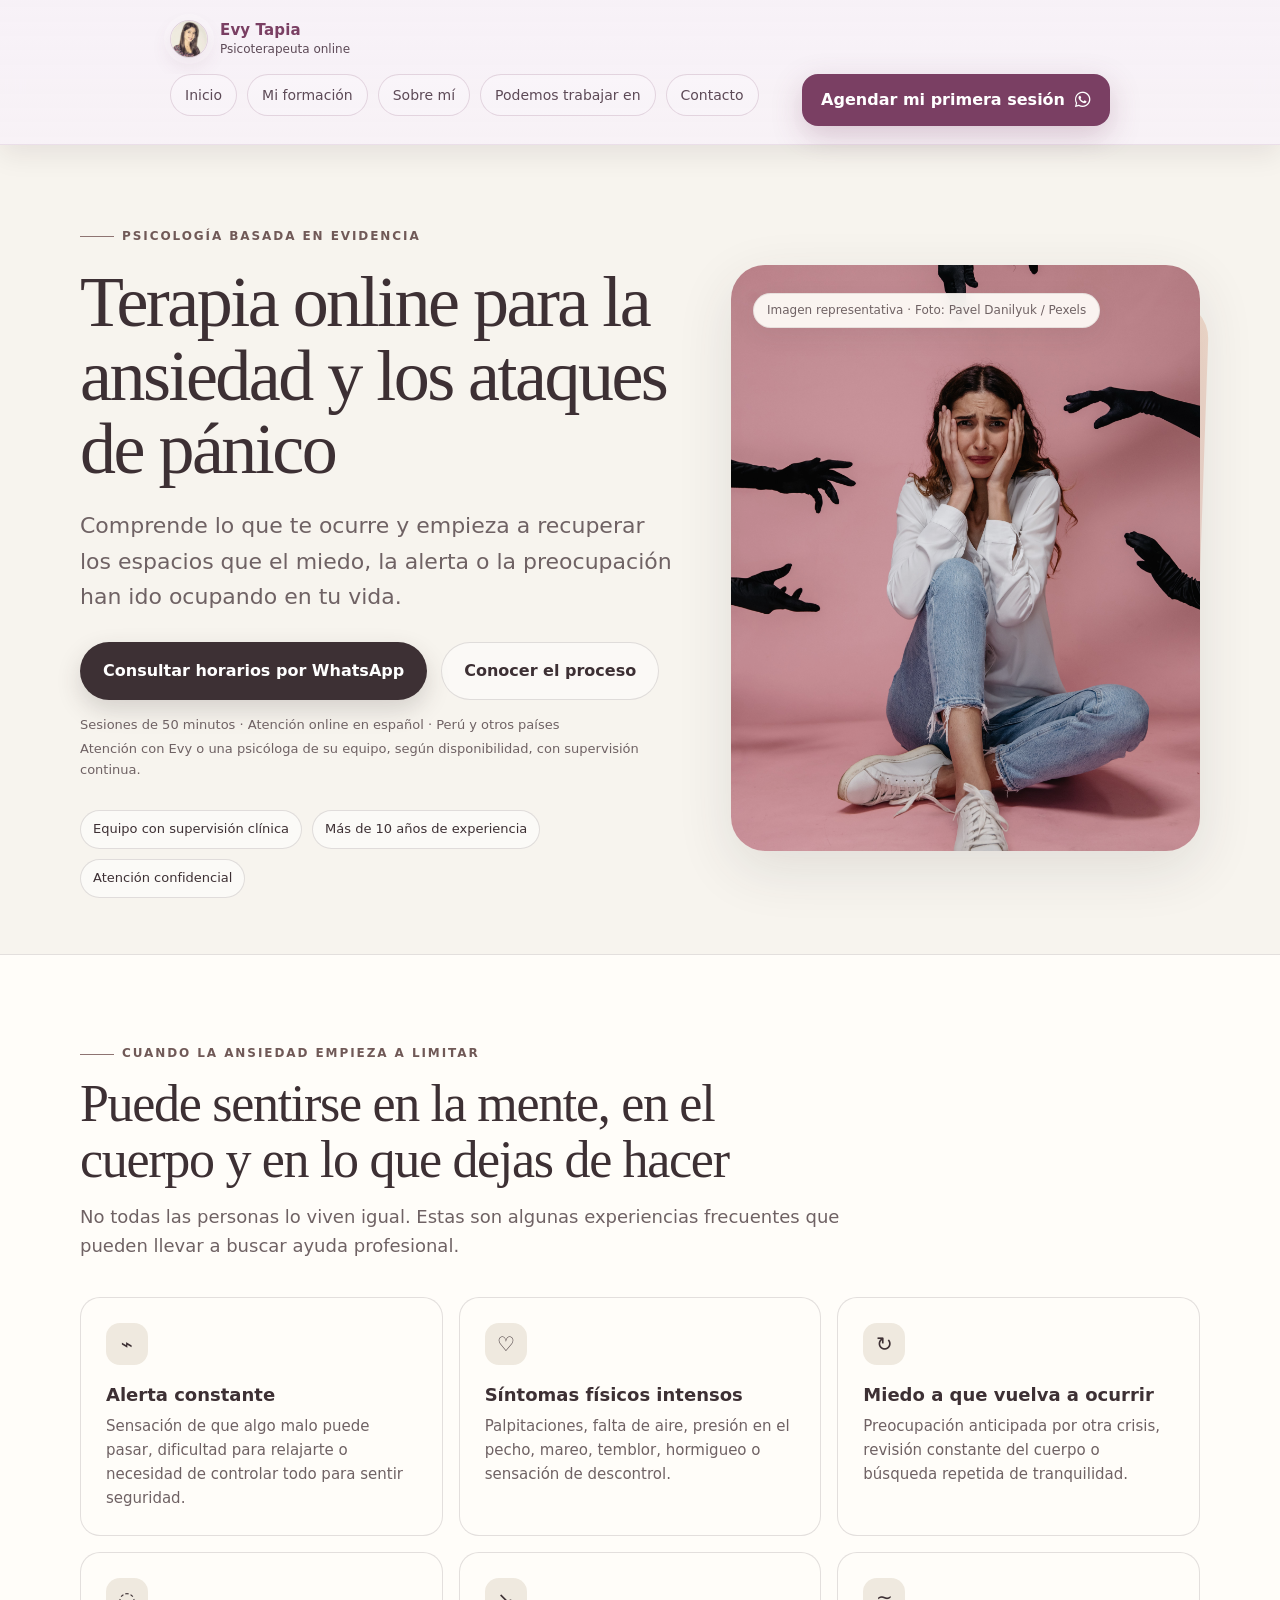
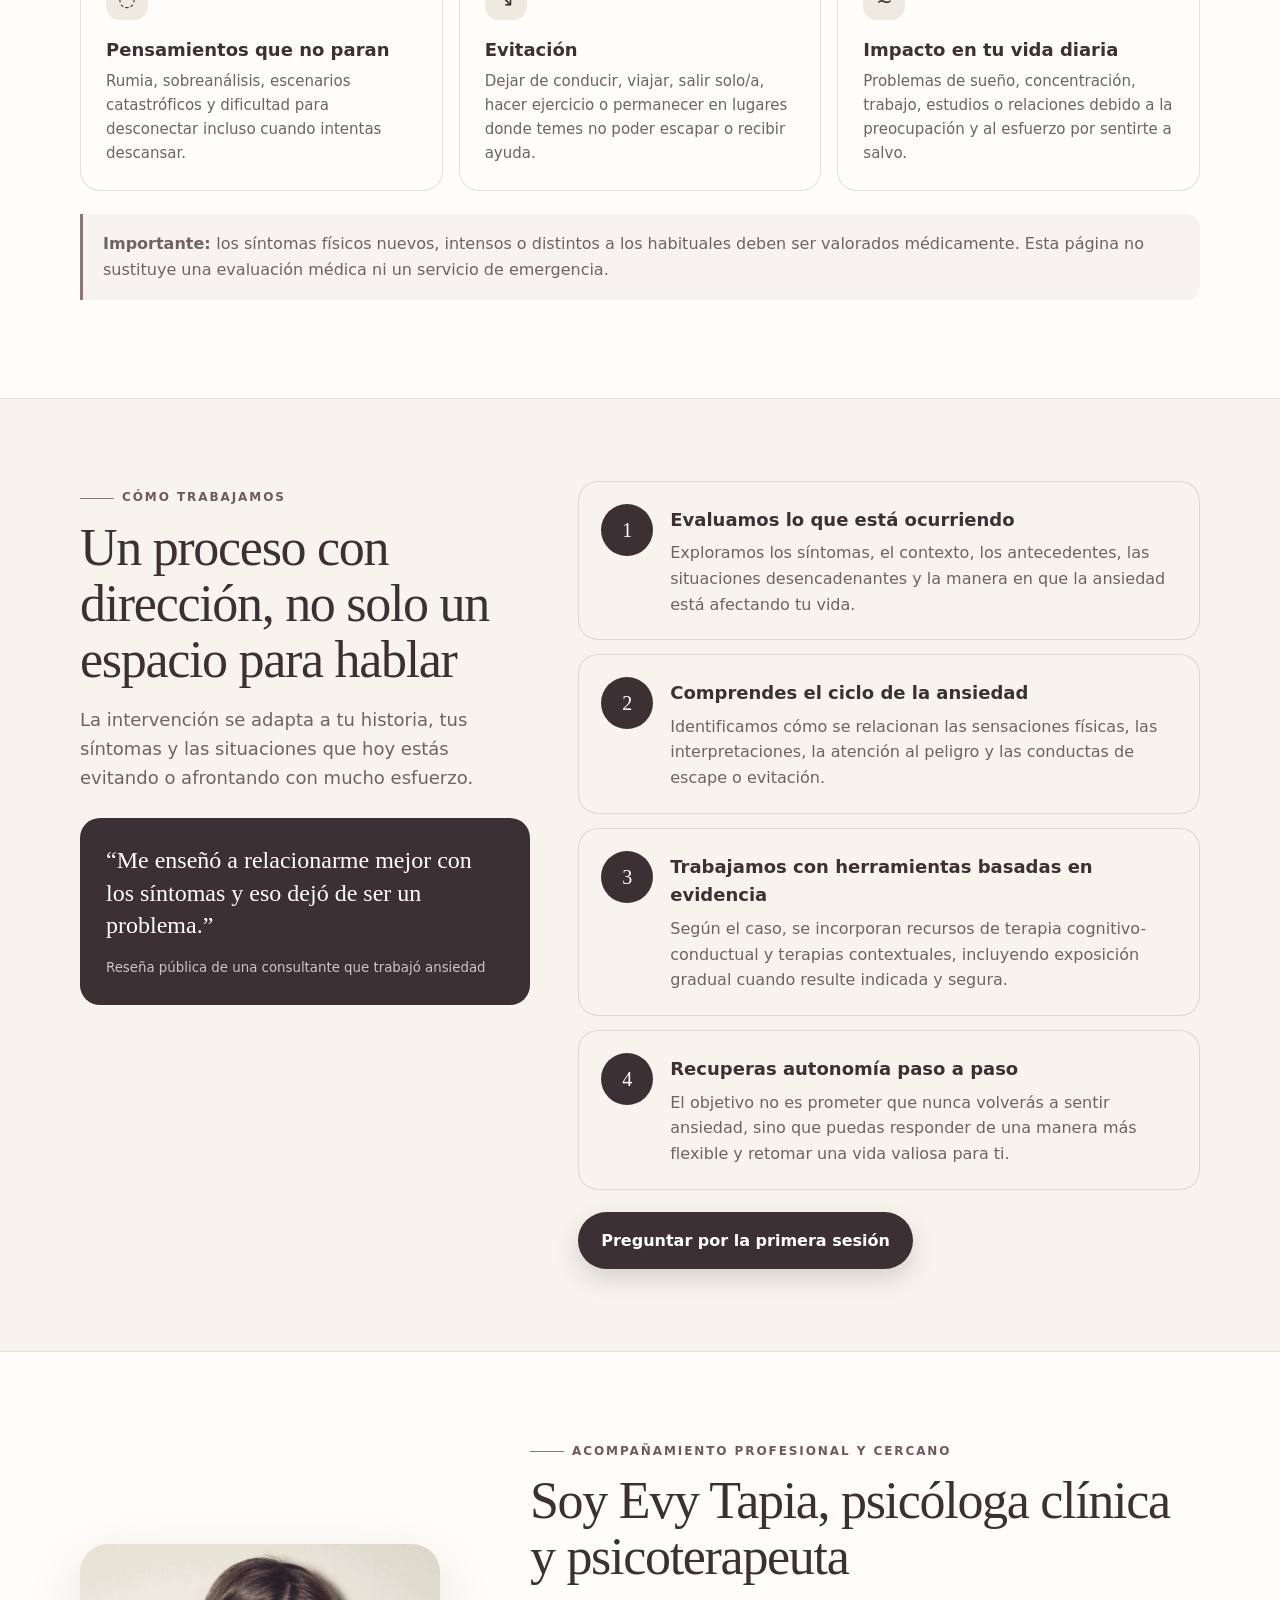
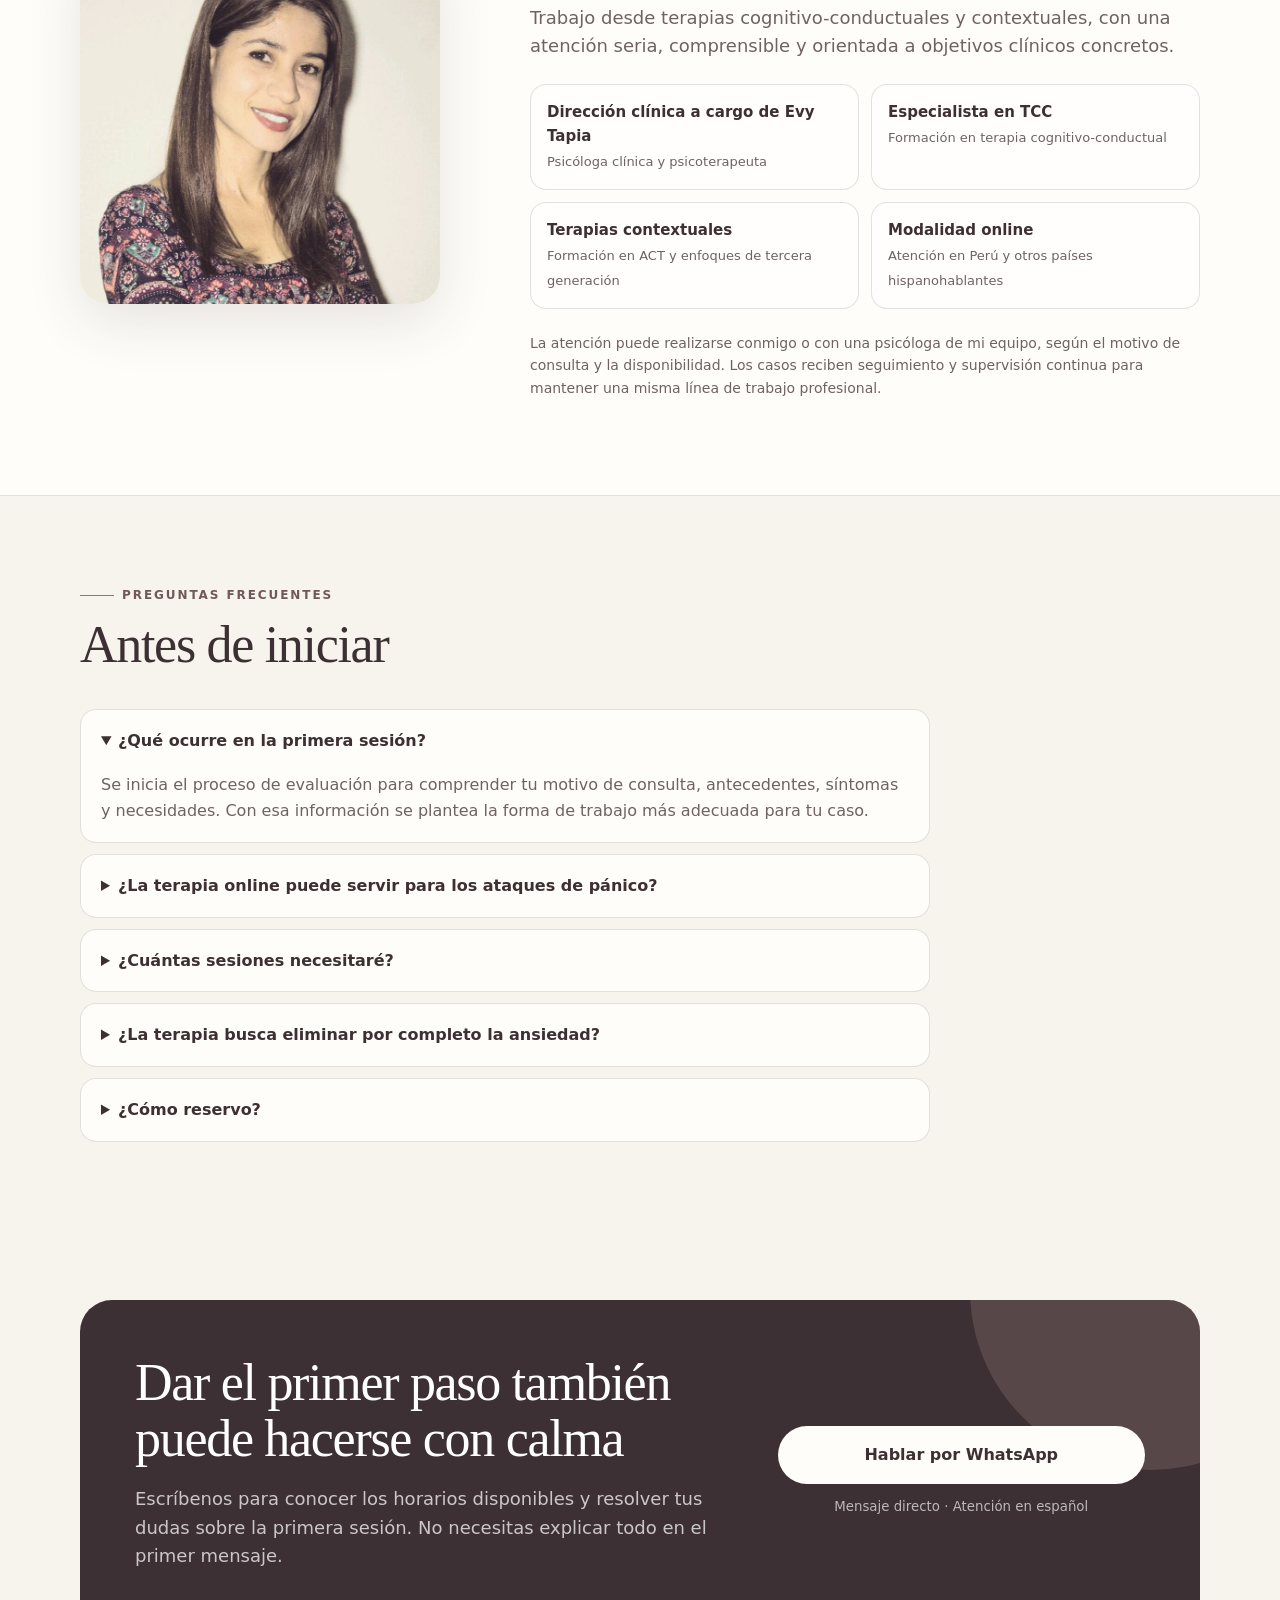
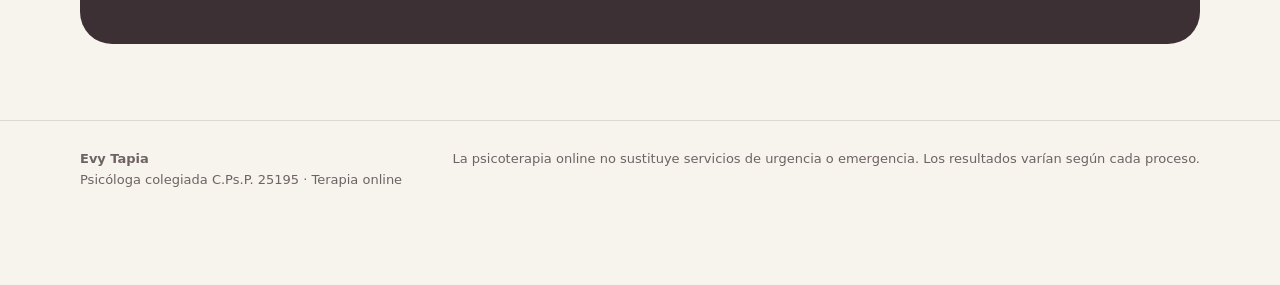
==== commit 86cdd269: "Update text 004" ====
--- a/ansiedad.html
+++ b/ansiedad.html
@@ -675,11 +675,11 @@
         <div class="credential">
 
           <strong>
-            Licenciada en Psicología Clínica
+            Dirección clínica a cargo de Evy Tapia
           </strong>
 
           <span>
-            Universidad Nacional Federico Villarreal
+            Psicóloga clínica y psicoterapeuta
           </span>
 
         </div>
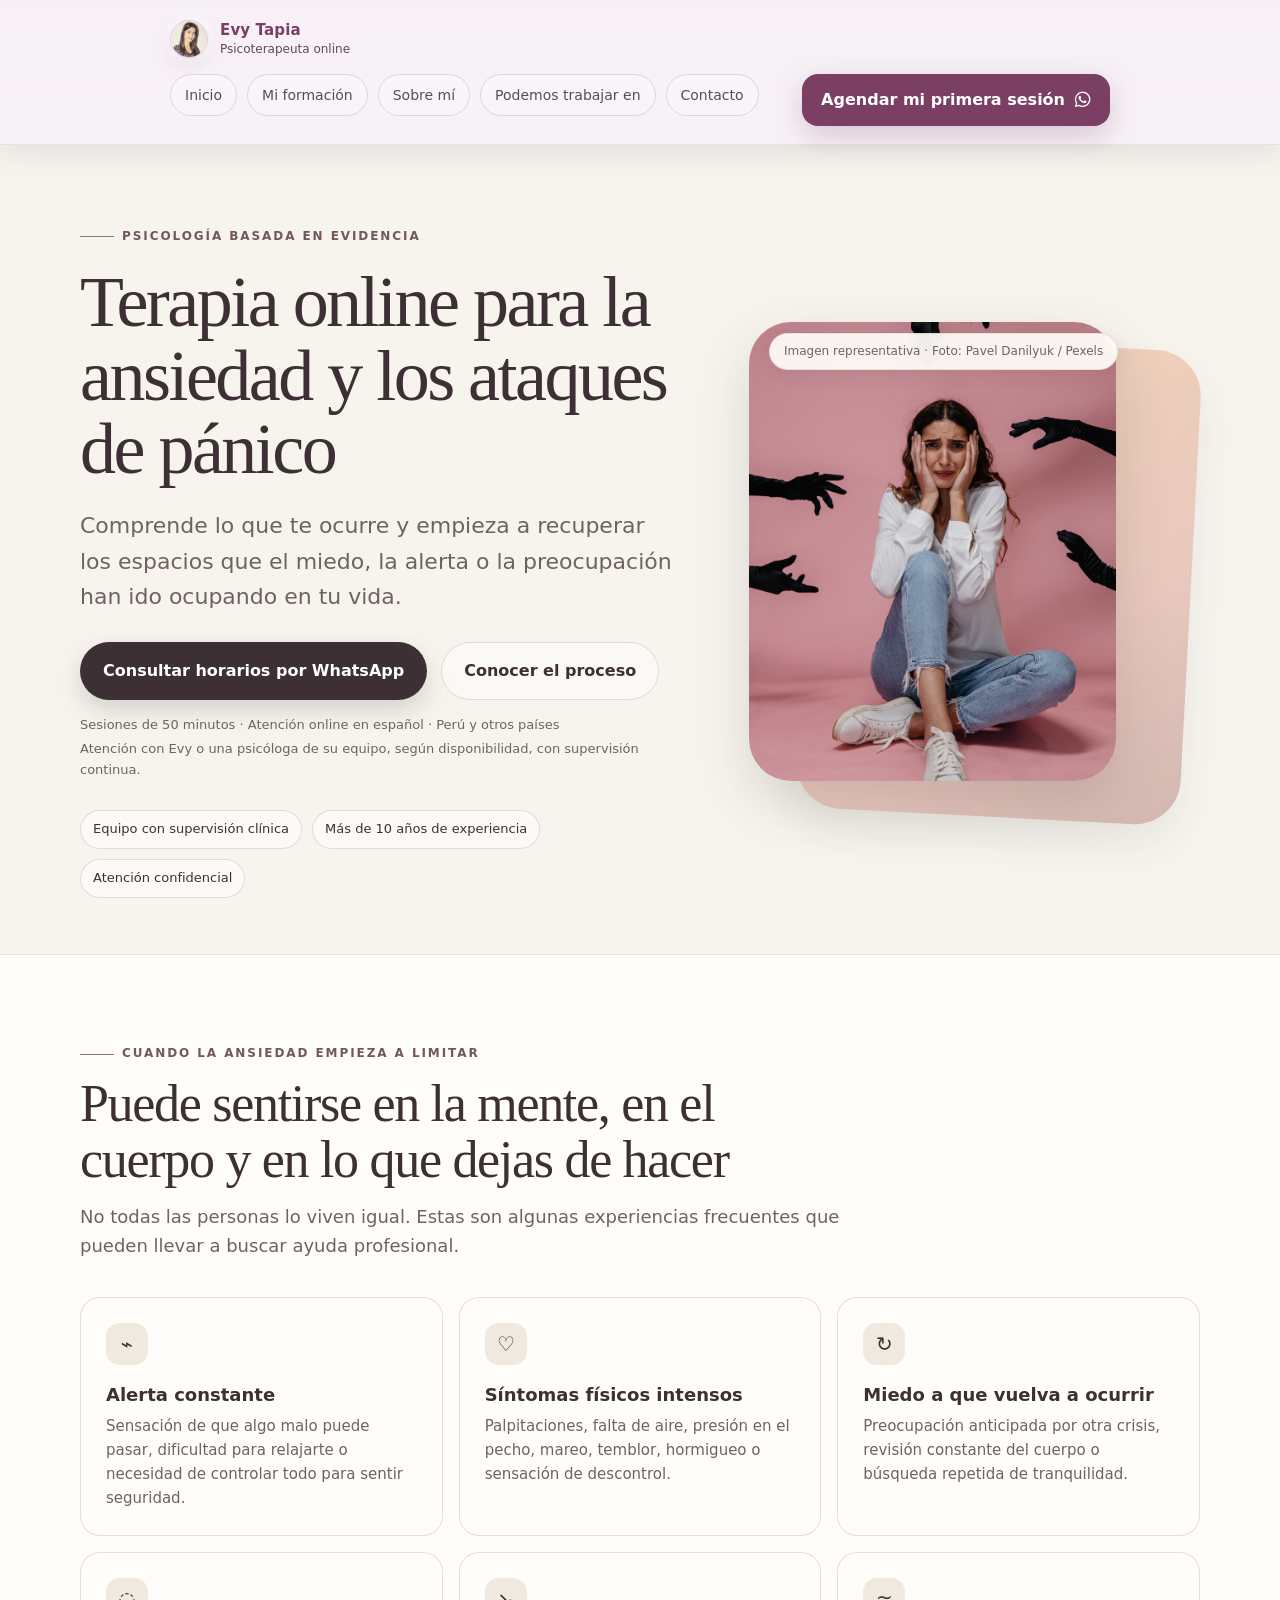
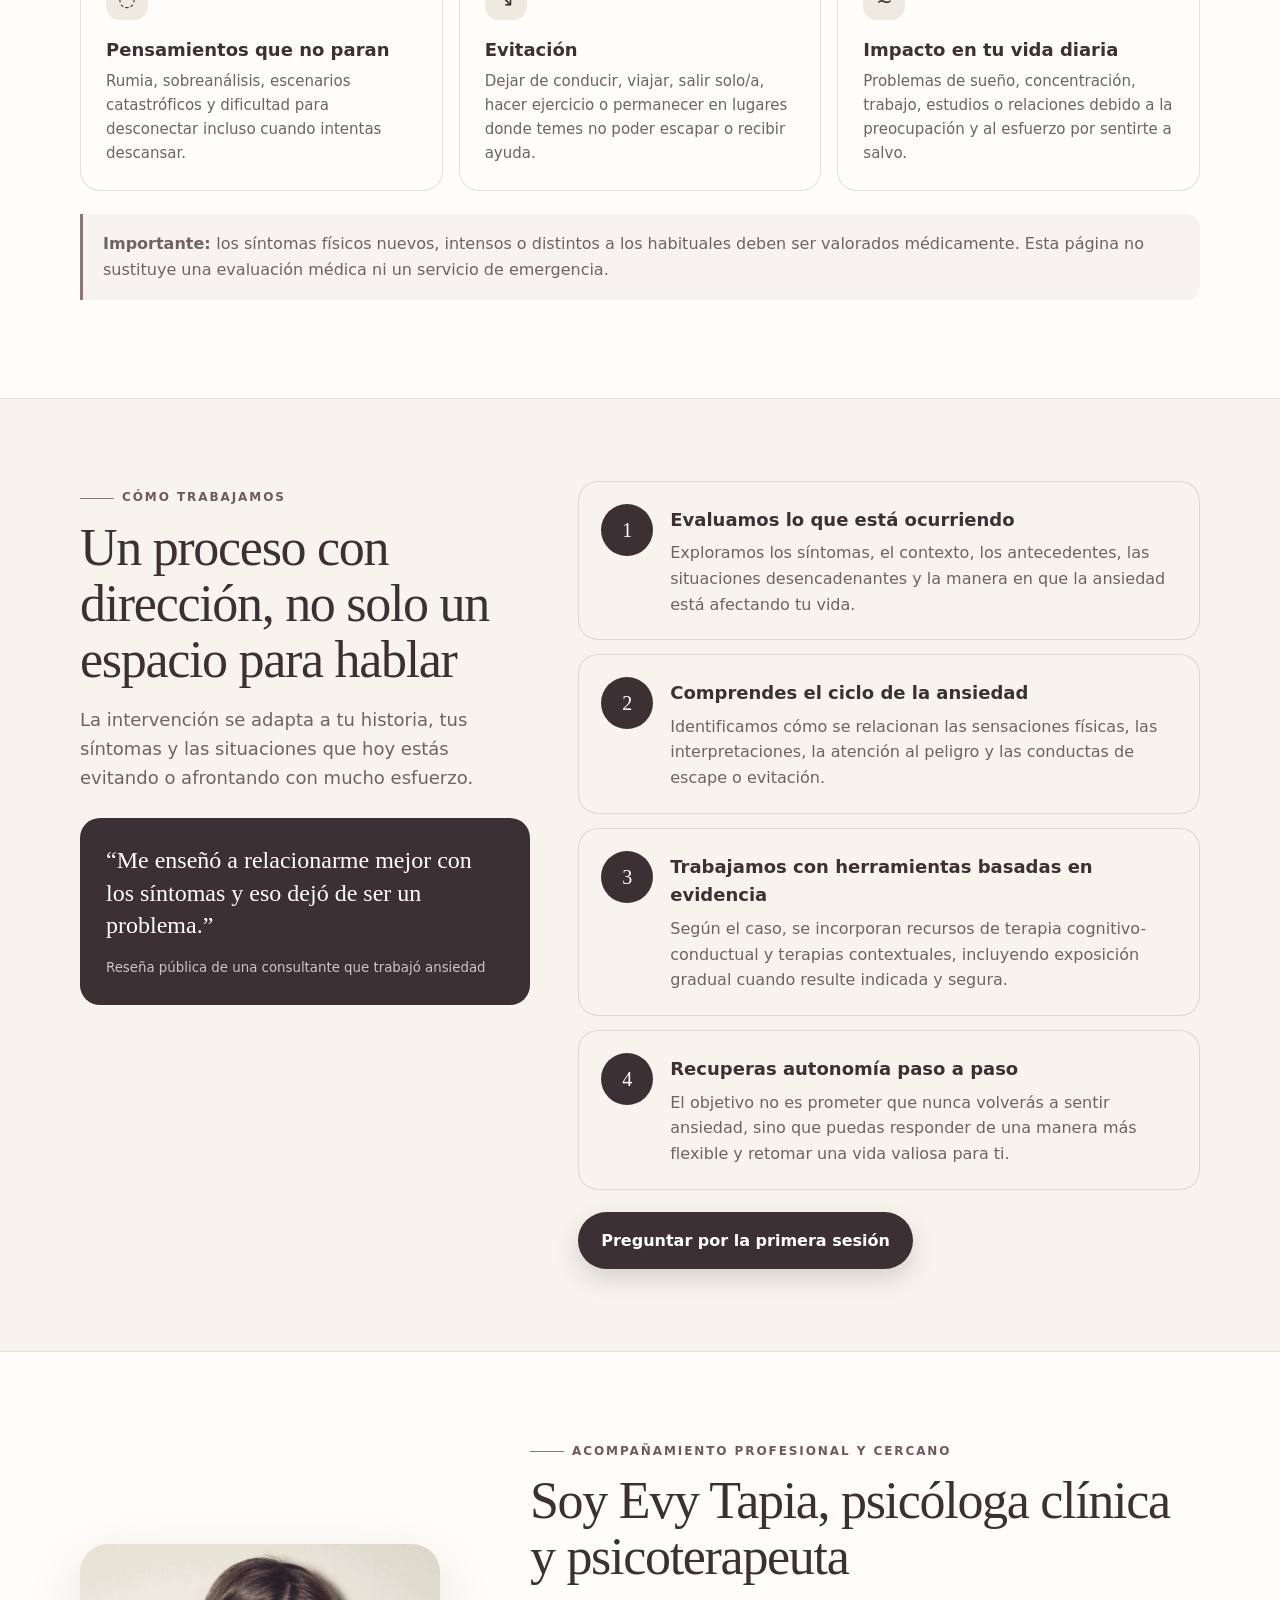
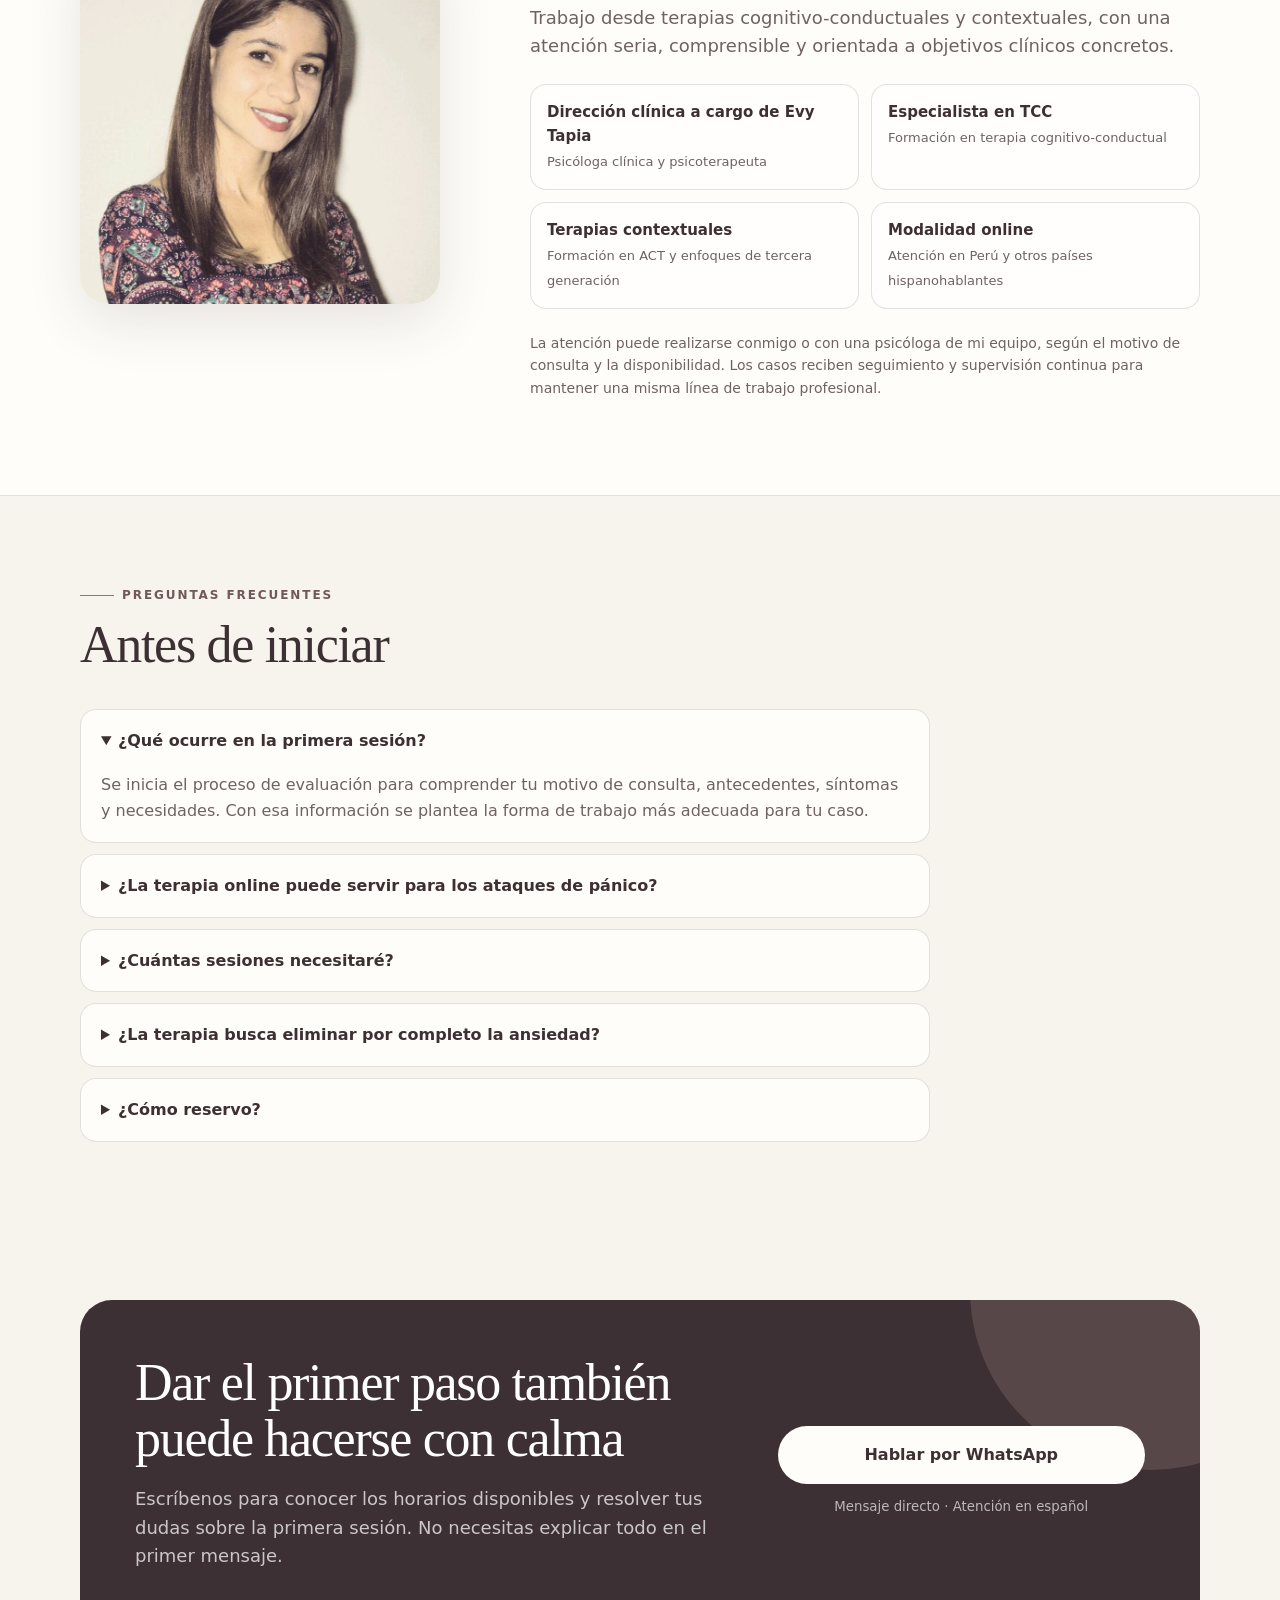
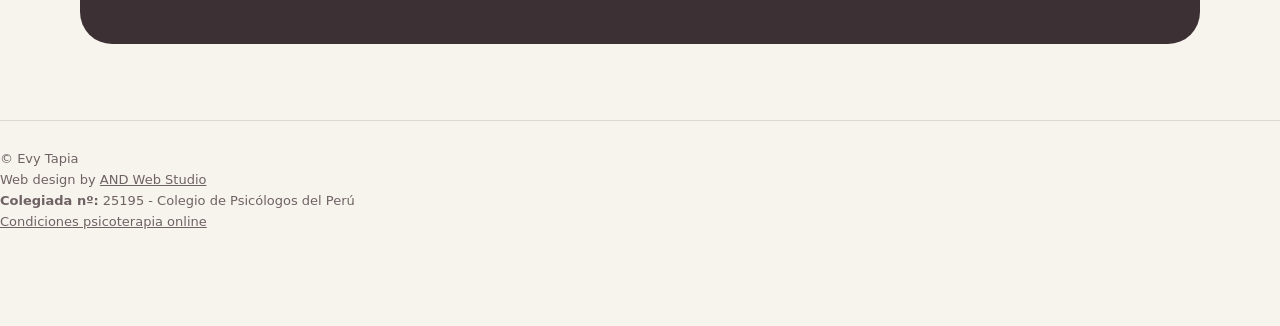
==== commit 6cbfc7f4: "Update footer" ====
--- a/ansiedad.html
+++ b/ansiedad.html
@@ -916,33 +916,60 @@
      FOOTER
      ========================================================= -->
 
-<footer>
-
-  <div class="shell footer-grid">
-
-
-    <div>
-
-      <strong>
-        Evy Tapia
-      </strong>
-
-      <br>
-
-      Psicóloga colegiada C.Ps.P. 25195 · Terapia online
-
-    </div>
-
-
-    <div>
-      La psicoterapia online no sustituye servicios de urgencia
-      o emergencia. Los resultados varían según cada proceso.
-    </div>
-
-
-  </div>
-
-</footer>
+ <footer>
+			<!--
+			<div class="socialCard">
+			<span class="label">Sígueme en redes:</span>
+				<div class="socialIcons">
+			
+					<a href="https://www.instagram.com/evytapia.psicologa/" target="_blank" rel="noopener" aria-label="Instagram">
+						<svg class="ico" viewBox="0 0 24 24" aria-hidden="true">
+							<rect x="3.5" y="3.5" width="17" height="17" rx="5"></rect>
+							<circle cx="12" cy="12" r="4"></circle>
+							<circle cx="17.2" cy="6.8" r="1"></circle>
+						</svg>
+					</a>
+			
+					<a href="https://www.youtube.com/" target="_blank" rel="noopener" aria-label="YouTube">
+						<svg class="ico" viewBox="0 0 24 24" aria-hidden="true">
+							<rect x="3.5" y="7" width="17" height="10" rx="3"></rect>
+							<path d="M11 10l4 2-4 2z"></path>
+						</svg>
+					</a>
+			
+					<a href="https://www.tiktok.com/" target="_blank" rel="noopener" aria-label="TikTok">
+						<svg class="ico" viewBox="0 0 24 24" aria-hidden="true">
+							<path d="M14 5c1.2 2 2.7 3 5 3v3c-2 0-3.7-.7-5-2v6.2a5.2 5.2 0 1 1-5.2-5.2c.5 0 1 .1 1.4.2v3.2a2.2 2.2 0 1 0 2.2 2.2V5z"></path>
+						</svg>
+					</a>
+			
+					<a href="https://www.linkedin.com/" target="_blank" rel="noopener" aria-label="LinkedIn">
+						<svg class="ico" viewBox="0 0 24 24" aria-hidden="true">
+							<rect x="4" y="9" width="4" height="11" rx="1"></rect>
+							<circle cx="6" cy="6" r="1.2"></circle>
+							<path d="M11 10v10"></path>
+							<path d="M11 14c0-2.2 1.3-3.5 3.2-3.5S18 12 18 14.5V20"></path>
+						</svg>
+					</a>
+			
+				</div>
+			</div>
+			-->
+
+			<div class="footerRow">
+				<div class="footerBrand">
+					<div>© <span id="year"></span> Evy Tapia</div>
+						<div>
+							Web design by
+							<a href="https://regionvirtual.github.io/" target="_blank" rel="noopener">AND Web Studio</a>
+						</div>
+					</div>
+					<div>
+						<b>Colegiada nº:</b> 25195 - Colegio de Psicólogos del Perú
+					</div>
+				<a href="#condiciones" class="footerConditionsLink" data-tab-link="condiciones">Condiciones psicoterapia online</a>
+			</div>
+		</footer> 
 
 
 <!-- =========================================================
--- a/ansiedad.css
+++ b/ansiedad.css
@@ -973,28 +973,30 @@
 
 
 /* =========================================================
-   FOTO HERO
+   HERO - IMAGEM REPRESENTATIVA
+   Foto frontal + cartão decorativo bege atrás
    ========================================================= */
 
 .portrait-wrap {
-  position:relative;
-
-  min-height:540px;
-
-  display:grid;
-
-  place-items:center;
-
-  isolation:isolate;
-}
-
+  position: relative;
+  min-height: 540px;
+  display: flex;
+  align-items: center;
+  justify-content: center;
+  padding: 28px 34px 42px 18px;
+}
+
+/* Card decorativo atrás da fotografia */
 .shape {
-  position:absolute;
-
-  inset:
-    5% 0 1% 7%;
-
-  border-radius:38px;
+  position: absolute;
+
+  width: 82%;
+  height: 88%;
+
+  right: 2%;
+  bottom: 2%;
+
+  border-radius: 46px;
 
   background:
     linear-gradient(
@@ -1004,82 +1006,157 @@
       #c9aba4
     );
 
-  transform:
-    rotate(2deg);
-
-  opacity:.58;
-
-  z-index:0;
-}
-
+  transform: rotate(3deg);
+
+  opacity: .82;
+
+  box-shadow:
+    0 20px 45px rgba(61,48,52,.10);
+
+  z-index: 0;
+}
+
+/* Fotografia principal */
 .portrait {
-  position:relative;
-
-  z-index:1;
-
-  display:block;
-
-  width:
-    min(500px,100%);
-
-  aspect-ratio:
-    4 / 5;
-
-  object-fit:cover;
-
-  object-position:center;
-
-  border-radius:34px;
+  position: relative;
+
+  z-index: 1;
+
+  width: 88%;
+  max-width: 455px;
+
+  aspect-ratio: 4 / 5;
+
+  object-fit: cover;
+  object-position: center center;
+
+  border-radius: 42px;
 
   box-shadow:
-    var(--shadow);
+    0 22px 55px rgba(61,48,52,.16);
 
   filter:
-    saturate(.88)
+    saturate(.92)
     contrast(.98);
-}
-
+
+  margin-right: auto;
+}
+
+/* Crédito da fotografia */
 .image-credit {
-  position:absolute;
-
-  z-index:2;
-
-  top:28px;
-  left:22px;
-
-  max-width:
-    calc(100% - 44px);
-
-  padding:
-    9px 13px;
-
-  border:
-    1px solid
-    rgba(61,48,52,.10);
-
-  border-radius:999px;
-
-  background:
-    rgba(255,253,249,.92);
-
-  color:
-    var(--muted);
-
-  font-size:12px;
-
-  line-height:1.25;
+  position: absolute;
+
+  z-index: 2;
+
+  top: 45px;
+  left: 38px;
+
+  padding: 8px 14px;
+
+  border-radius: 999px;
+
+  background: rgba(255,253,249,.92);
+
+  border: 1px solid rgba(61,48,52,.10);
+
+  color: var(--muted);
+
+  font-size: 12px;
+
+  backdrop-filter: blur(7px);
 
   box-shadow:
-    0 8px 24px
-    rgba(61,48,52,.08);
-
-  backdrop-filter:
-    blur(8px);
-
-  -webkit-backdrop-filter:
-    blur(8px);
-}
-
+    0 5px 18px rgba(61,48,52,.07);
+}
+
+
+/* =========================================================
+   TABLET
+   ========================================================= */
+
+@media (max-width: 900px) {
+
+  .portrait-wrap {
+    min-height: 500px;
+    max-width: 560px;
+    margin: 20px auto 0;
+    padding: 26px 38px 44px 18px;
+  }
+
+  .portrait {
+    width: 87%;
+    max-width: 430px;
+  }
+
+  .shape {
+    width: 82%;
+    height: 87%;
+    right: 3%;
+    bottom: 2%;
+  }
+
+}
+
+
+/* =========================================================
+   MOBILE
+   ========================================================= */
+
+@media (max-width: 620px) {
+
+  .portrait-wrap {
+    min-height: auto;
+
+    width: 100%;
+
+    margin-top: 30px;
+
+    padding:
+      18px
+      24px
+      34px
+      6px;
+  }
+
+  .portrait {
+    width: 91%;
+    max-width: none;
+
+    aspect-ratio: 4 / 5;
+
+    border-radius: 30px;
+
+    margin-left: 0;
+    margin-right: auto;
+  }
+
+  .shape {
+    width: 87%;
+    height: 88%;
+
+    right: 1px;
+    bottom: 3px;
+
+    border-radius: 34px;
+
+    transform: rotate(2.5deg);
+  }
+
+  .image-credit {
+    top: 32px;
+    left: 20px;
+
+    max-width: calc(100% - 60px);
+
+    padding: 7px 11px;
+
+    font-size: 11px;
+
+    white-space: normal;
+    line-height: 1.3;
+  }
+
+}
 
 /* =========================================================
    SECÇÕES
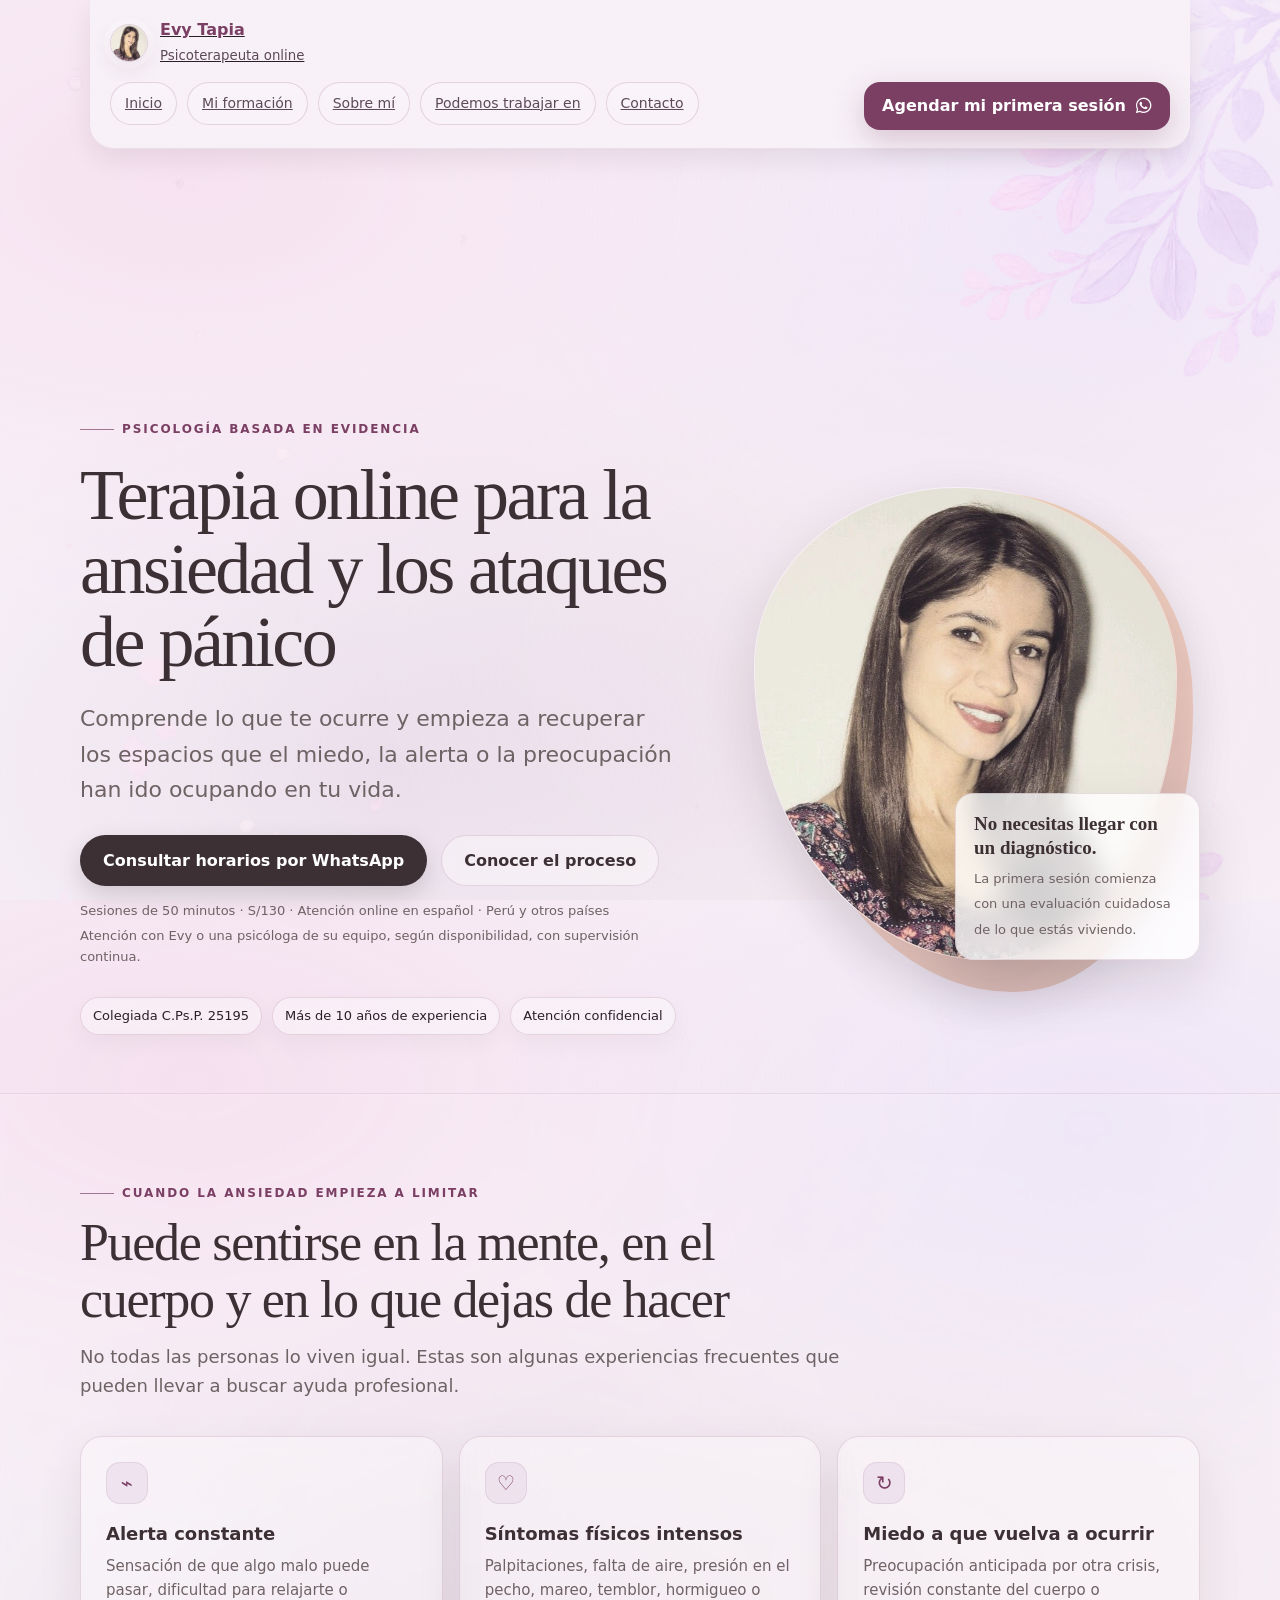
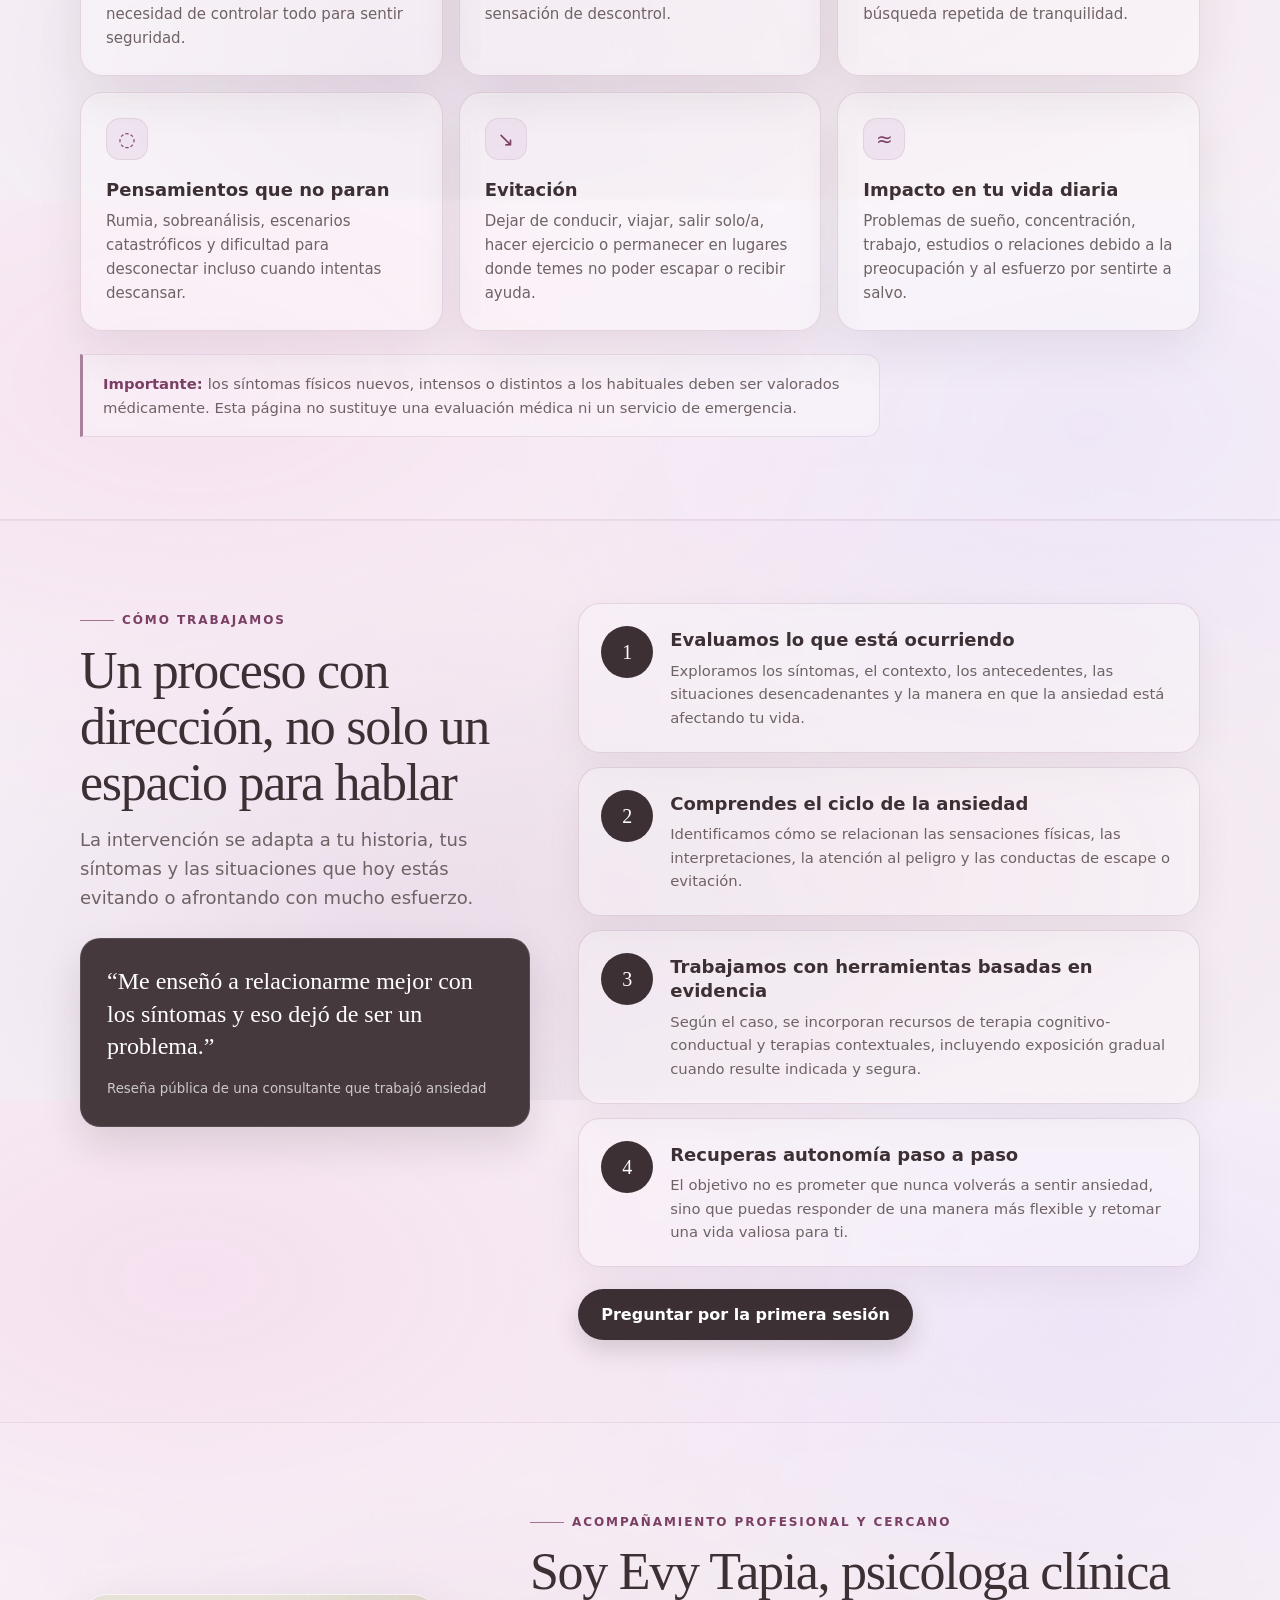
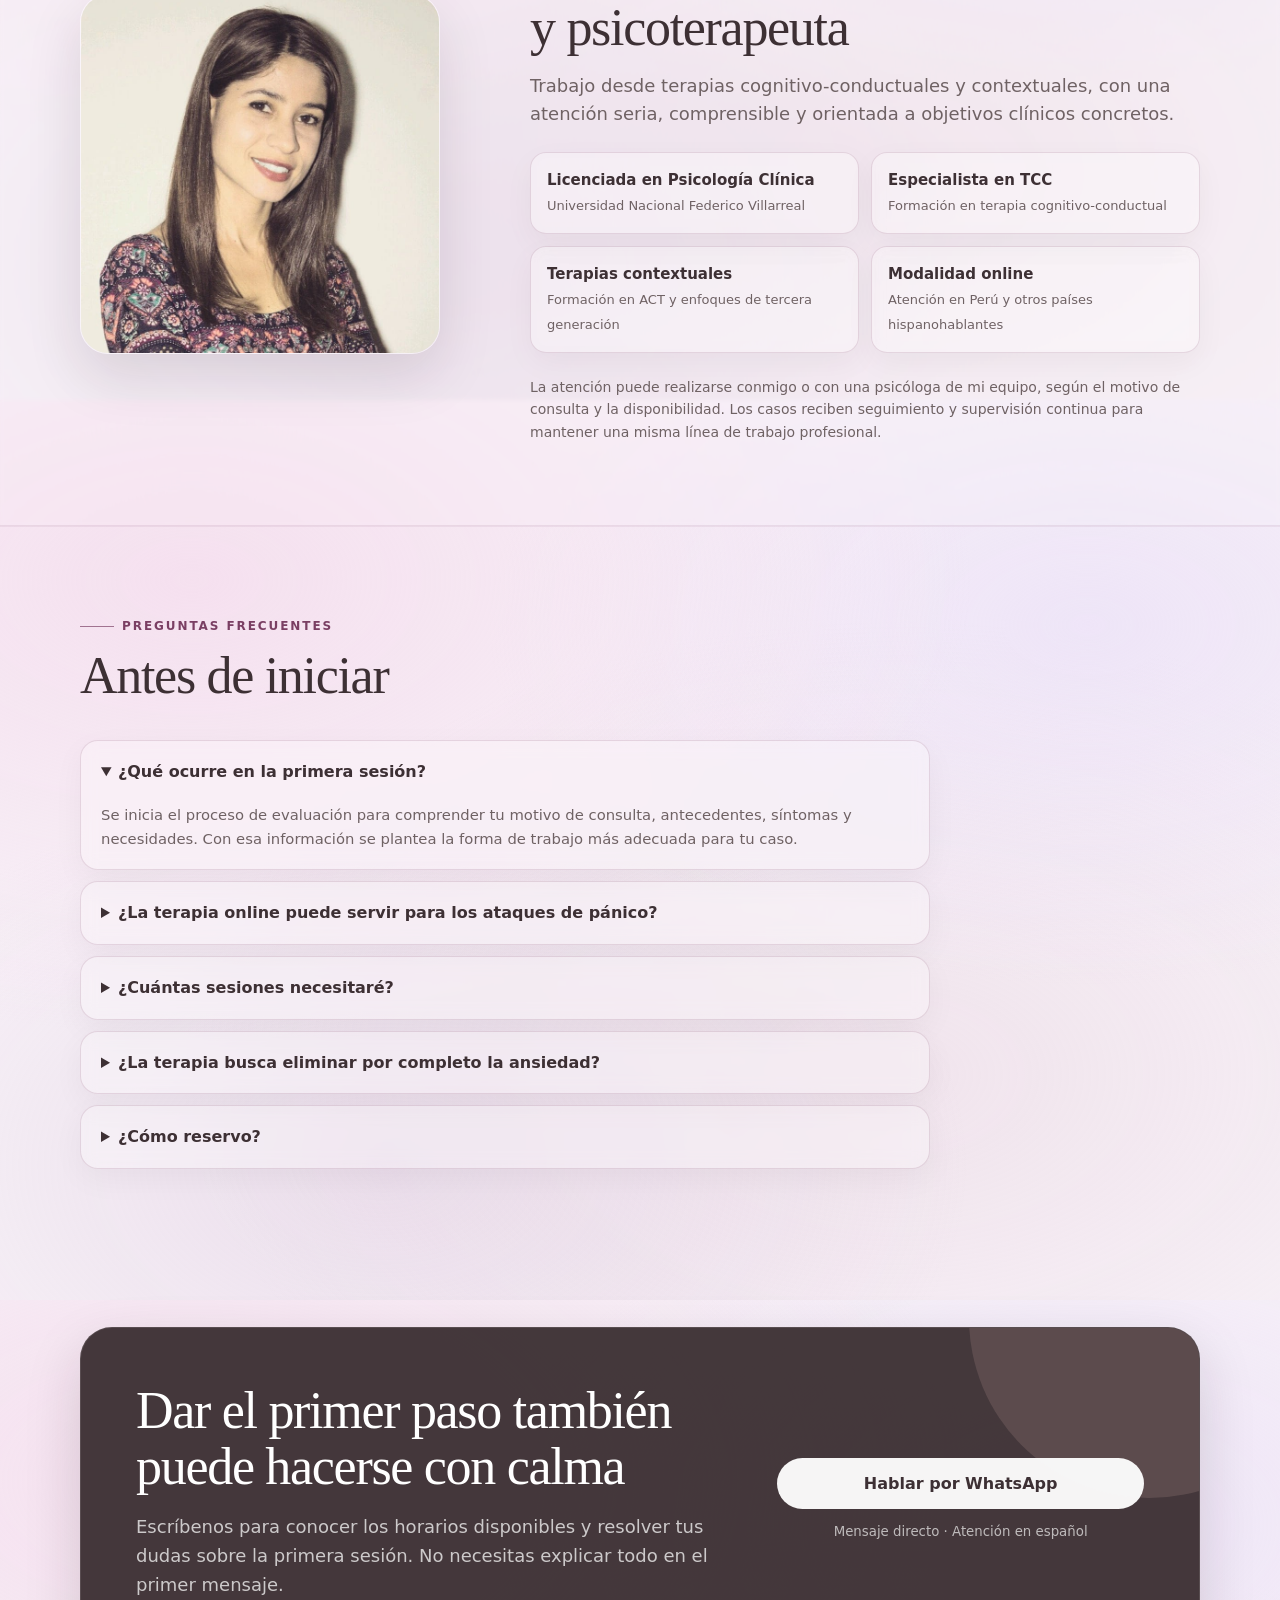
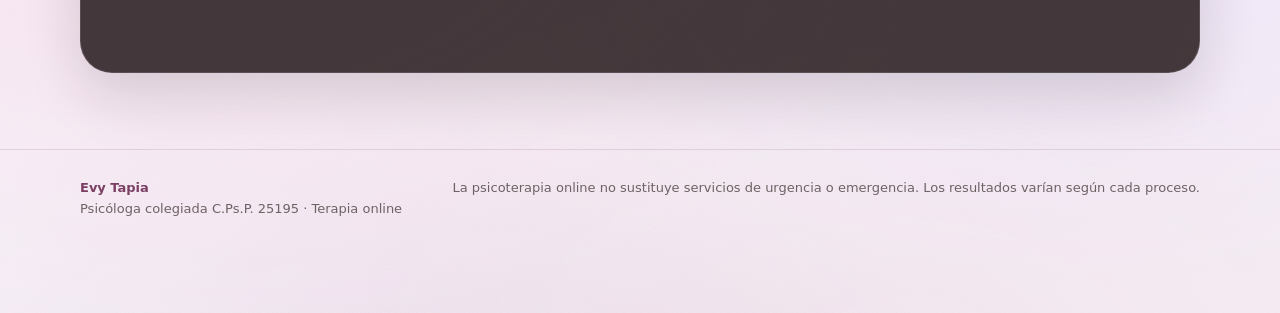
==== commit bb089bfb: "update ansiedad" ====
--- a/ansiedad.html
+++ b/ansiedad.html
@@ -163,6 +163,33 @@
        CSS
        ========================================================= -->
 
+  <!-- =========================================================
+       CSS GLOBAL DO SITE
+       Mantém header, fundo e identidade visual iguais à homepage
+       ========================================================= -->
+
+  <link
+    rel="stylesheet"
+    href="/base.css"
+  />
+
+  <link
+    rel="stylesheet"
+    href="/components.css"
+  />
+
+  <link
+    rel="stylesheet"
+    href="/responsive.css"
+  />
+
+
+  <!-- =========================================================
+       CSS ESPECÍFICO DA LANDING DE ANSIEDAD
+       Carregado por último, mas isolado dentro de .anxietyPage
+       para não alterar o header global.
+       ========================================================= -->
+
   <link
     rel="stylesheet"
     href="/ansiedad.css"
@@ -184,6 +211,13 @@
      O conteúdo é carregado a partir de /header.html por /header.js
      ========================================================= -->
 
+<!-- Reserva o espaço real do header fixo usando o mesmo sistema da homepage -->
+<div
+  class="headerSpacer"
+  id="headerSpacer"
+  aria-hidden="true"
+></div>
+
 <div id="header-container"></div>
 
 
@@ -191,7 +225,7 @@
      CONTEÚDO
      ========================================================= -->
 
-<main id="inicio">
+<main id="inicio" class="anxietyPage">
 
 
 <!-- =========================================================
@@ -248,7 +282,7 @@
 
       <p class="microcopy">
 
-        Sesiones de 50 minutos · Atención online en español ·
+        Sesiones de 50 minutos · S/130 · Atención online en español ·
         Perú y otros países
 
         <br>
@@ -266,7 +300,7 @@
       <div class="trust-row">
 
         <span class="trust-chip">
-          Equipo con supervisión clínica
+          Colegiada C.Ps.P. 25195
         </span>
 
         <span class="trust-chip">
@@ -288,21 +322,42 @@
 
     <div class="portrait-wrap">
 
-      <div
-        class="shape"
-        aria-hidden="true"
-      ></div>
-
-
-       <img
+      <div class="shape"></div>
+
+
+      <!--
+      ==========================================================
+      IMPORTANTE
+
+      AQUI DEIXA EXATAMENTE A TUA LINHA ORIGINAL:
+
+      <img class="portrait"
+           src="data:image/jpeg;base64,..."
+           alt="Evy Tapia, psicóloga clínica y psicoterapeuta online">
+
+      NÃO PRECISAS ALTERAR O BASE64.
+      ==========================================================
+      -->
+
+
+      <img
         class="portrait"
-        src="/images/pexels-pavel-danilyuk-8638313.jpg"
-        alt="Imagen representativa de dos personas conversando en un espacio tranquilo"
+        src="/images/evy-avatar.jpg"
+        alt="Evy Tapia, psicóloga clínica y psicoterapeuta online"
       >
 
 
-      <div class="image-credit">
-        Imagen representativa · Foto: Pavel Danilyuk / Pexels
+      <div class="portrait-note">
+
+        <strong>
+          No necesitas llegar con un diagnóstico.
+        </strong>
+
+        <span>
+          La primera sesión comienza con una evaluación cuidadosa
+          de lo que estás viviendo.
+        </span>
+
       </div>
 
     </div>
@@ -675,11 +730,11 @@
         <div class="credential">
 
           <strong>
-            Dirección clínica a cargo de Evy Tapia
+            Licenciada en Psicología Clínica
           </strong>
 
           <span>
-            Psicóloga clínica y psicoterapeuta
+            Universidad Nacional Federico Villarreal
           </span>
 
         </div>
@@ -916,60 +971,33 @@
      FOOTER
      ========================================================= -->
 
- <footer>
-			<!--
-			<div class="socialCard">
-			<span class="label">Sígueme en redes:</span>
-				<div class="socialIcons">
-			
-					<a href="https://www.instagram.com/evytapia.psicologa/" target="_blank" rel="noopener" aria-label="Instagram">
-						<svg class="ico" viewBox="0 0 24 24" aria-hidden="true">
-							<rect x="3.5" y="3.5" width="17" height="17" rx="5"></rect>
-							<circle cx="12" cy="12" r="4"></circle>
-							<circle cx="17.2" cy="6.8" r="1"></circle>
-						</svg>
-					</a>
-			
-					<a href="https://www.youtube.com/" target="_blank" rel="noopener" aria-label="YouTube">
-						<svg class="ico" viewBox="0 0 24 24" aria-hidden="true">
-							<rect x="3.5" y="7" width="17" height="10" rx="3"></rect>
-							<path d="M11 10l4 2-4 2z"></path>
-						</svg>
-					</a>
-			
-					<a href="https://www.tiktok.com/" target="_blank" rel="noopener" aria-label="TikTok">
-						<svg class="ico" viewBox="0 0 24 24" aria-hidden="true">
-							<path d="M14 5c1.2 2 2.7 3 5 3v3c-2 0-3.7-.7-5-2v6.2a5.2 5.2 0 1 1-5.2-5.2c.5 0 1 .1 1.4.2v3.2a2.2 2.2 0 1 0 2.2 2.2V5z"></path>
-						</svg>
-					</a>
-			
-					<a href="https://www.linkedin.com/" target="_blank" rel="noopener" aria-label="LinkedIn">
-						<svg class="ico" viewBox="0 0 24 24" aria-hidden="true">
-							<rect x="4" y="9" width="4" height="11" rx="1"></rect>
-							<circle cx="6" cy="6" r="1.2"></circle>
-							<path d="M11 10v10"></path>
-							<path d="M11 14c0-2.2 1.3-3.5 3.2-3.5S18 12 18 14.5V20"></path>
-						</svg>
-					</a>
-			
-				</div>
-			</div>
-			-->
-
-			<div class="footerRow">
-				<div class="footerBrand">
-					<div>© <span id="year"></span> Evy Tapia</div>
-						<div>
-							Web design by
-							<a href="https://regionvirtual.github.io/" target="_blank" rel="noopener">AND Web Studio</a>
-						</div>
-					</div>
-					<div>
-						<b>Colegiada nº:</b> 25195 - Colegio de Psicólogos del Perú
-					</div>
-				<a href="#condiciones" class="footerConditionsLink" data-tab-link="condiciones">Condiciones psicoterapia online</a>
-			</div>
-		</footer> 
+<footer class="anxietyFooter">
+
+  <div class="shell footer-grid">
+
+
+    <div>
+
+      <strong>
+        Evy Tapia
+      </strong>
+
+      <br>
+
+      Psicóloga colegiada C.Ps.P. 25195 · Terapia online
+
+    </div>
+
+
+    <div>
+      La psicoterapia online no sustituye servicios de urgencia
+      o emergencia. Los resultados varían según cada proceso.
+    </div>
+
+
+  </div>
+
+</footer>
 
 
 <!-- =========================================================
--- a/base.css
+++ b/base.css
@@ -0,0 +1,86 @@
+:root{
+  --bgBase:#f7f1f7;
+
+  --text:#2b1f27;
+  --muted:#5d4a57;
+
+  --accentDark:#7a3f63;
+  --accentLight:#c7a6bd;
+
+  --line:rgba(122,63,99,.18);
+  --chip:rgba(199,166,189,.11);
+  --cardTop: rgba(255,255,255,.38);
+  --cardBot: rgba(255,255,255,.16);
+
+  --shadow: 0 20px 60px rgba(33,18,28,.14);
+  --radius: 20px;
+
+  --max:1100px;
+  --pageGap:20px;
+  --pageWidth:min(var(--max), calc(100vw - (var(--pageGap) * 2)));
+  --pageLeft:max(var(--pageGap), calc((100vw - var(--max)) / 2));
+
+  --btn:#7a3f63;
+  --btnText:#ffffff;
+  --btnGhostBg:rgba(255,255,255,.18);
+
+  --wa:#25D366;
+  --waText:#ffffff;
+  --waBubble:#ffffff;
+  --waBubbleText:#2b2b2b;
+  --waPanel:#e9f0ec;
+}
+
+*{box-sizing:border-box}
+html,body{height:100%}
+
+body{
+  margin:0;
+  font-family: ui-sans-serif, system-ui, -apple-system, Segoe UI, Roboto, Helvetica, Arial, "Apple Color Emoji","Segoe UI Emoji";
+  color:var(--text);
+  line-height:1.55;
+  position:relative;
+  min-height:100vh;
+  overflow-x:hidden;
+
+  background:
+    radial-gradient(1200px 700px at 15% 20%, rgba(244,214,234,.62), transparent 65%),
+    radial-gradient(1000px 600px at 85% 25%, rgba(232,220,248,.58), transparent 60%),
+    radial-gradient(900px 600px at 30% 85%, rgba(214,191,216,.36), transparent 65%),
+    radial-gradient(1100px 700px at 70% 75%, rgba(230,207,220,.38), transparent 65%),
+    var(--bgBase);
+}
+
+body::before{
+  content:"";
+  position:fixed;
+  inset:0;
+  background-image:url("images/bg-corner.png");
+  background-repeat:no-repeat;
+  background-position:center top;
+  background-size:cover;
+  opacity:.55;
+  pointer-events:none;
+  z-index:0;
+}
+
+body::after{
+  content:"";
+  position:fixed;
+  inset:0;
+  background:rgba(255,255,255,.06);
+  pointer-events:none;
+  z-index:0;
+}
+
+.wrap{
+  position:relative;
+  z-index:1;
+}
+
+a{color:inherit}
+
+h1,h2,h3,strong,b{color:var(--accentDark)}
+.role, .metaLine, .noteLines, .bullets, .chip, .pill, .tab{color:var(--muted)}
+.lead{color:rgba(43,31,39,.92)}
+
--- a/components.css
+++ b/components.css
@@ -0,0 +1,1539 @@
+.wrap{
+  width:100%;
+  max-width:var(--max);
+  margin:0 auto;
+  padding:0 20px 60px;
+  position:relative;
+  z-index:1;
+}
+
+.headerSpacer{
+  height:170px !important;
+}
+
+.siteHeader{
+  position:fixed;
+  top:0;
+  left:50%;
+  right:auto;
+  transform:translateX(-50%);
+  width:min(100%, var(--max));
+
+  z-index:120;
+  background:linear-gradient(180deg, rgba(247,241,247,.97), rgba(247,241,247,.93));
+  backdrop-filter:blur(12px);
+  border-bottom:1px solid rgba(122,63,99,.10);
+  box-shadow:0 10px 26px rgba(33,18,28,.08);
+
+  border-radius:0 0 24px 24px;
+  overflow:hidden;
+}
+.siteHeader .top,
+.siteHeader .navRow{
+  width:100%;
+  max-width:none;
+  margin:0;
+  padding-left:20px;
+  padding-right:20px;
+  box-sizing:border-box;
+}
+
+.top{
+  display:flex;
+  justify-content:space-between;
+  align-items:center;
+  gap:16px;
+  padding-top:18px;
+  padding-bottom:14px;
+  max-height:90px;
+  opacity:1;
+  overflow:hidden;
+  transition:max-height .28s ease, opacity .2s ease, padding .25s ease, margin .25s ease;
+}
+
+.siteHeader.isCompact .top{
+  max-height:0;
+  opacity:0;
+  padding-top:0;
+  padding-bottom:0;
+  margin:0;
+}
+
+.brand{
+  display:flex;
+  align-items:center;
+  gap:12px;
+  min-height:42px;
+}
+
+.avatar{
+  width:38px;
+  height:38px;
+  border-radius:50%;
+  object-fit:cover;
+  display:block;
+  flex:0 0 38px;
+  border:1.5px solid rgba(122,63,99,.18);
+  box-shadow:
+    0 0 0 6px rgba(255,255,255,.22),
+    0 8px 20px rgba(122,63,99,.12);
+}
+
+.brand small{color:var(--muted)}
+
+.mobileMenuToggle,
+.mobileMenuPanel{
+  display:none;
+}
+
+
+.ico, .iconSvg{
+  width:18px;
+  height:18px;
+  display:block;
+  flex:0 0 18px;
+  stroke: var(--accentDark);
+  fill: none;
+  stroke-width: 1.8;
+  stroke-linecap: round;
+  stroke-linejoin: round;
+  vector-effect: non-scaling-stroke;
+}
+
+a svg, button svg{
+  width:18px !important;
+  height:18px !important;
+  flex:0 0 18px !important;
+  display:block !important;
+}
+
+svg.ico path, svg.ico rect, svg.ico circle, svg.ico line{
+  fill:none !important;
+  stroke:var(--accentDark) !important;
+}
+
+.tabs{
+  display:flex;
+  flex-wrap:wrap;
+  gap:10px;
+  margin:0;
+}
+
+.tab{
+  background: rgba(255,255,255,.20);
+  border: 1px solid var(--line);
+  padding: 10px 14px;
+  border-radius: 999px;
+  cursor: pointer;
+  font-size: 14px;
+  transition: opacity .2s ease, transform .08s ease, background .2s ease, border-color .2s ease;
+}
+
+.tab:active{transform: scale(.99)}
+.tab:hover{opacity:.95}
+
+.tab.isActive{
+  background: rgba(122,63,99,.12);
+  color: var(--accentDark);
+  border-color: rgba(122,63,99,.28);
+  font-weight: 700;
+}
+
+.navRow{
+  display:flex;
+  align-items:flex-start;
+  justify-content:space-between;
+  gap:16px;
+  margin:0;
+  padding-top:0;
+  padding-bottom:18px;
+  flex-wrap:wrap;
+  position:relative;
+  z-index:50;
+  transition:padding .25s ease;
+}
+
+.siteHeader.isCompact .navRow{
+  padding-top:12px;
+  padding-bottom:12px;
+}
+
+.navRow .tabs{
+  flex:1 1 auto;
+}
+
+.navCta{
+  flex:0 0 auto;
+  position:relative;
+}
+
+.navActions{
+  display:flex;
+  align-items:center;
+  gap:10px;
+  flex-wrap:wrap;
+  position:relative;
+}
+
+/* =========================================================
+   BOTÕES
+========================================================= */
+
+.btn{
+  appearance:none;
+  border:0;
+  display:inline-flex;
+  align-items:center;
+  justify-content:center;
+  gap:10px;
+  padding:12px 16px;
+  border-radius:14px;
+  font-weight:750;
+  text-decoration:none;
+  cursor:pointer;
+  transition:
+    transform .08s ease,
+    opacity .2s ease,
+    background .2s ease,
+    border-color .2s ease;
+  user-select:none;
+  white-space:nowrap;
+}
+
+/* Efeito ao clicar */
+.btn:active{
+  transform:scale(.99);
+}
+
+/* =========================================================
+   BOTÃO PRINCIPAL DO HEADER
+========================================================= */
+
+.btnTopCta{
+  padding:12px 18px;
+  border-radius:16px;
+}
+
+/* Ícone Font Awesome dentro do botão */
+.btnTopCta i{
+  font-size:18px;
+  line-height:1;
+  color:var(--btnText);
+  display:block;
+  flex:0 0 auto;
+}
+
+/* =========================================================
+   BOTÃO PRIMÁRIO
+========================================================= */
+
+.btnPrimary{
+  background:var(--btn);
+  color:var(--btnText);
+  box-shadow:0 10px 30px rgba(122,63,99,.25);
+}
+
+.btnPrimary:hover{
+  opacity:.95;
+}
+
+/* =========================================================
+   BOTÃO GHOST
+========================================================= */
+
+.btnGhost{
+  background:var(--btnGhostBg);
+  border:1px solid rgba(122,63,99,.18);
+  color:var(--accentDark);
+}
+
+.btnGhost:hover{
+  background:rgba(255,255,255,.20);
+  border-color:rgba(122,63,99,.26);
+}
+
+/* =========================================================
+   BOTÃO DETALHES
+========================================================= */
+
+.btnDetails{
+  display:none;
+  background:rgba(255,255,255,.20);
+  border:1px solid var(--line);
+  color:var(--accentDark);
+  font-weight:800;
+  padding:12px 15px;
+  border-radius:16px;
+  align-items:center;
+  justify-content:center;
+  gap:8px;
+  cursor:pointer;
+  transition:
+    background .2s ease,
+    border-color .2s ease,
+    transform .08s ease;
+}
+
+.btnDetails:hover{
+  background:rgba(255,255,255,.28);
+  border-color:rgba(122,63,99,.26);
+}
+
+.btnDetails:active{
+  transform:scale(.99);
+}
+
+.detailsArrow{
+  font-size:12px;
+  line-height:1;
+  transform:translateY(1px);
+}
+
+.detailsPopover{
+  position:absolute;
+  top:calc(100% + 12px);
+  right:0;
+  width:360px;
+  max-width:min(92vw, 360px);
+  background: linear-gradient(180deg, rgba(255,255,255,.96), rgba(247,240,244,.96));
+  border:1px solid rgba(122,63,99,.18);
+  border-radius:22px;
+  box-shadow:0 24px 60px rgba(33,18,28,.20);
+  backdrop-filter: blur(12px);
+  padding:18px;
+  opacity:0;
+  visibility:hidden;
+  transform:translateY(8px) scale(.98);
+  transition:opacity .2s ease, transform .2s ease, visibility .2s ease;
+  z-index:9999;
+}
+
+/* Permite que a caixa de detalhes apareça fora da barra/header */
+.siteHeader,
+.navRow,
+.navCta,
+.navActions{
+  overflow:visible;
+}
+
+.detailsPopover.isOpen{
+  opacity:1;
+  visibility:visible;
+  transform:translateY(0) scale(1);
+}
+
+.detailsPopoverTitle{
+  margin:0 0 12px;
+  font-size:16px;
+  letter-spacing:.02em;
+  text-transform:uppercase;
+  color:var(--accentDark);
+  opacity:.85;
+  font-weight:900;
+}
+
+/* Desktop: abre os detalhes ao passar o rato por cima da área dos botões */
+@media (hover:hover) and (pointer:fine){
+
+  .navActions:hover .detailsPopover{
+    opacity:1;
+    visibility:visible;
+    transform:translateY(0) scale(1);
+  }
+
+}
+
+.popupList{
+  margin:0;
+  padding:0;
+  list-style:none;
+  display:grid;
+  gap:10px;
+}
+
+.popupItem{
+  display:flex;
+  gap:10px;
+  align-items:flex-start;
+  padding:12px;
+  border:1px solid rgba(122,63,99,.18);
+  border-radius:14px;
+  background: rgba(255,255,255,.62);
+}
+
+.popupItem b{
+  display:block;
+  font-size:14.5px;
+  color: var(--accentDark);
+}
+
+.popupItem span{
+  display:block;
+  color:var(--muted);
+  font-size:14px;
+}
+
+.popupIcon{
+  width:18px;
+  height:18px;
+  border-radius:6px;
+  background: rgba(122,63,99,.14);
+  flex:0 0 18px;
+  margin-top:2px;
+}
+
+.popupNoteTitle{
+  margin:16px 0 8px;
+  color: var(--accentDark);
+  font-weight:900;
+  letter-spacing:.02em;
+  text-transform: uppercase;
+  font-size:16px;
+  opacity:.85;
+}
+
+.popupNoteText{
+  margin:0;
+  color:var(--muted);
+  font-size:14.5px;
+  line-height:1.65;
+}
+
+.grid{
+  display:grid;
+  grid-template-columns:1fr;
+  gap:26px;
+  align-items:start;
+}
+
+.card{
+  border:1px solid rgba(122,63,99,.10);
+  border-radius:24px;
+  background:rgba(255,255,255,.10);
+  box-shadow:0 18px 50px rgba(33,18,28,.08);
+  overflow:visible;
+}
+
+.hero{
+  padding:22px 28px 26px;
+  border-top:0;
+  background:rgba(255,255,255,.10);
+}
+
+h1{
+  font-size: clamp(30px, 3.6vw, 44px);
+  line-height:1.1;
+  margin:0 0 10px;
+  letter-spacing:-.02em;
+}
+
+.role{
+  margin:0 0 18px;
+  font-size:16px;
+}
+
+.lead{
+  margin:0;
+  font-size:18px;
+  line-height:1.9;
+  max-width:100%;
+  color:rgba(43,31,39,.96);
+  text-align:justify;
+}
+
+.metaLine{
+  margin:26px 0 0;
+  font-size:14.5px;
+  color:rgba(93,74,87,.95);
+}
+
+.metaLine b{
+  color: var(--accentDark);
+  font-weight:800;
+}
+
+.chips{
+  display:flex;
+  flex-wrap:wrap;
+  gap:10px;
+  margin:24px 0 0;
+}
+
+.chip{
+  padding:7px 11px;
+  border:1px solid rgba(122,63,99,.12);
+  border-radius:999px;
+  background: var(--chip);
+  font-size:13px;
+  color: rgba(93,74,87,.88);
+}
+
+.section{
+  padding:22px 28px 26px;
+  border-top:1px solid rgba(122,63,99,.14);
+  background: rgba(255,255,255,.10);
+}
+
+.section.noTop{border-top:0}
+
+.section h3{
+  margin:0 0 10px;
+  font-size:16px;
+}
+
+.section p{
+  margin:0;
+  color: var(--muted);
+  font-size:14.8px;
+  max-width:85ch;
+}
+
+.section .aboutText p{
+  margin:0;
+  line-height:1.9;
+}
+
+.section .aboutText p + p{
+  margin-top:22px;
+}
+
+.bullets{
+  margin:10px 0 0;
+  padding-left:18px;
+  color: var(--muted);
+  font-size:14.8px;
+}
+
+.bullets li{margin:8px 0}
+
+.noteLines{
+  margin-top:10px;
+  color: var(--muted);
+  font-size:14.8px;
+}
+
+.eduCard{
+  margin-top:14px;
+  padding:14px;
+  border:1px solid rgba(122,63,99,.18);
+  border-radius:14px;
+  background: rgba(255,255,255,.12);
+}
+
+.eduTitle{
+  margin:0 0 10px;
+  font-size:15px;
+  font-weight:800;
+  color: var(--accentDark);
+}
+
+.eduList{
+  margin:0;
+  padding-left:18px;
+  color: var(--muted);
+  font-size:14.6px;
+}
+
+.eduList li{margin:8px 0}
+
+.cols3{
+  display:grid;
+  grid-template-columns: repeat(3, 1fr);
+  gap:8px 18px;
+  margin-top:12px;
+  color: var(--muted);
+  font-size:14.8px;
+}
+
+.cols1{
+  display:grid;
+  grid-template-columns:1fr;
+  gap:8px;
+  margin-top:12px;
+  color: var(--muted);
+  font-size:14.8px;
+}
+
+.item{
+  display:flex;
+  gap:10px;
+  align-items:flex-start;
+}
+
+.chev{
+  margin-top:2px;
+  opacity:.9;
+  color: var(--accentDark);
+}
+
+.contactGrid{
+  display:grid;
+  grid-template-columns:1fr 1fr;
+  gap:12px;
+  margin-top:14px;
+}
+
+.contactItem{
+  padding:14px;
+  border:1px solid rgba(122,63,99,.18);
+  border-radius:14px;
+  background: rgba(255,255,255,.12);
+  text-decoration:none;
+  display:flex;
+  align-items:center;
+  justify-content:space-between;
+  gap:12px;
+  transition: background .2s ease, border-color .2s ease, transform .08s ease;
+}
+
+.contactItem:hover{
+  background: rgba(255,255,255,.18);
+  border-color: rgba(122,63,99,.26);
+}
+
+.contactItem:active{
+  transform:scale(.995);
+}
+
+.contactItem small{
+  color:var(--muted);
+}
+
+.arrow{
+  opacity:.75;
+  color: var(--accentDark);
+}
+
+/* Ícone Font Awesome do WhatsApp na área de contacto */
+.contactWhatsappIcon{
+  font-size:30px;
+  line-height:1;
+  color:var(--wa);
+  display:block;
+  flex:0 0 30px;
+  width:30px;
+  text-align:center;
+}
+
+.conditionsWrap{
+  display:grid;
+  gap:18px;
+  margin-top:8px;
+}
+
+.conditionsIntro{
+  font-size:15.5px;
+  line-height:1.8;
+  color:rgba(43,31,39,.94);
+  max-width:78ch;
+}
+
+.conditionsBlock{
+  padding:18px;
+  border:1px solid rgba(122,63,99,.16);
+  border-radius:16px;
+  background:rgba(255,255,255,.10);
+}
+
+.conditionsBlock h3{
+  margin:0 0 10px;
+  font-size:16.5px;
+  line-height:1.35;
+  color:var(--accentDark);
+  font-weight:800;
+}
+
+.conditionsBlock p{
+  margin:0;
+  color:var(--muted);
+  font-size:14.8px;
+  line-height:1.75;
+  max-width:85ch;
+}
+
+.conditionsBlock p strong,
+.conditionsBlock p b{
+  color:var(--accentDark);
+  font-weight:700;
+}
+
+footer{
+  margin-top:22px;
+  padding:0 6px 110px;
+}
+
+.footerRow{
+  margin-top:18px;
+  border-top:1px solid rgba(122,63,99,.16);
+  padding-top:14px;
+  display:flex;
+  align-items:flex-start;
+  justify-content:space-between;
+  gap:12px 24px;
+  flex-wrap:wrap;
+  color: rgba(93,74,87,.92);
+  font-size:13px;
+}
+
+.footerBrand{
+  display:flex;
+  flex-direction:column;
+  gap:4px;
+}
+
+.footerRow a{
+  color:var(--accentDark);
+  text-decoration:none;
+  font-weight:700;
+}
+
+.footerRow a:hover{
+  opacity:.8;
+  text-decoration:underline;
+}
+
+.footerConditionsLink{
+  color:var(--accentDark);
+  text-decoration:none;
+  font-weight:700;
+  cursor:pointer;
+  transition:opacity .2s ease;
+}
+
+.footerConditionsLink:hover{
+  opacity:.8;
+  text-decoration:underline;
+}
+
+.socialCard{
+  width:100%;
+  display:flex;
+  align-items:center;
+  justify-content:center;
+  gap:14px;
+  flex-wrap:wrap;
+  padding:18px 18px;
+  border-radius:16px;
+  border:1px solid rgba(122,63,99,.16);
+  background: rgba(255,255,255,.16);
+  box-shadow:0 18px 50px rgba(33,18,28,.14);
+  backdrop-filter: blur(10px);
+}
+
+.socialCard .label{
+  color: var(--accentDark);
+  font-weight:900;
+  letter-spacing:.01em;
+}
+
+.socialIcons{
+  display:flex;
+  align-items:center;
+  gap:14px;
+  flex-wrap:wrap;
+}
+
+.socialIcons a{
+  width:34px;
+  height:34px;
+  display:inline-flex;
+  align-items:center;
+  justify-content:center;
+  border-radius:10px;
+  border:1px solid rgba(122,63,99,.16);
+  background: rgba(255,255,255,.10);
+  text-decoration:none;
+  transition: transform .08s ease, background .2s ease, border-color .2s ease;
+}
+
+.socialIcons a:hover{
+  background: rgba(255,255,255,.18);
+  border-color: rgba(122,63,99,.24);
+}
+
+.socialIcons a:active{transform: scale(.99)}
+
+.panel{display:none;}
+.panel.isActive{display:block;}
+
+.heroWide{
+  position:relative;
+  overflow:hidden;
+
+  width:100vw;
+  margin-left:calc(50% - 50vw);
+  margin-right:calc(50% - 50vw);
+
+  padding:42px 0;
+
+  background:
+    linear-gradient(90deg, rgba(255,255,255,.14), rgba(255,255,255,.08)),
+    #efe4f1;
+
+  border-top:1px solid rgba(122,63,99,.08);
+  border-bottom:1px solid rgba(122,63,99,.08);
+  border-radius:0;
+}
+.heroWide::before{
+  content:"";
+  position:absolute;
+  inset:0;
+  background-image:url("images/bg-corner.png");
+  background-repeat:no-repeat;
+  background-position:center top;
+  background-size:cover;
+  opacity:.12;
+  pointer-events:none;
+}
+
+.heroWideInner{
+  position:relative;
+  z-index:1;
+
+  width:min(100%, var(--max));
+  max-width:none;
+  margin:0 auto;
+  padding-left:20px;
+  padding-right:20px;
+  box-sizing:border-box;
+
+  display:grid;
+  grid-template-columns:320px minmax(0, 1fr);
+  align-items:center;
+  gap:54px;
+}
+.heroWidePhotoCol{
+  display:flex;
+  justify-content:center;
+  align-items:center;
+}
+
+.heroPhotoCircle{
+  width:292px;
+  height:292px;
+  border-radius:50%;
+  overflow:hidden;
+  flex:0 0 292px;
+  background:#f4edf2;
+  border:2px solid rgba(196,171,196,.68);
+  box-shadow:
+    0 0 0 10px rgba(255,255,255,.18),
+    0 0 0 1px rgba(122,63,99,.05),
+    0 18px 40px rgba(55,33,47,.08);
+}
+
+.heroPhotoImage{
+  width:100%;
+  height:100%;
+  display:block;
+  object-fit:cover;
+}
+
+.heroWideTextCol{
+  display:flex;
+  flex-direction:column;
+  align-items:flex-start;
+  justify-content:center;
+  min-width:0;
+}
+
+.heroWideEyebrow{
+  margin:0 0 16px;
+  font-size:14px;
+  line-height:1.5;
+  letter-spacing:.14em;
+  text-transform:uppercase;
+  color:#b07d2f;
+}
+
+.heroWideTitle{
+  margin:0;
+  max-width:16ch;
+  font-family: Georgia, "Times New Roman", serif;
+  font-size:clamp(22px, 2.1vw, 36px);
+  line-height:1.12;
+  letter-spacing:-.01em;
+  color:#6d3557;
+  font-weight:700;
+  word-break:normal;
+  overflow-wrap:break-word;
+}
+
+.heroWideDivider{
+  position:relative;
+  width:220px;
+  height:1px;
+  margin:18px 0 14px;
+  background:linear-gradient(
+    90deg,
+    rgba(186,155,186,.72) 0,
+    rgba(186,155,186,.72) 40%,
+    transparent 40%,
+    transparent 60%,
+    rgba(186,155,186,.72) 60%,
+    rgba(186,155,186,.72) 100%
+  );
+}
+
+.heroWideDivider::after{
+  content:"♥";
+  position:absolute;
+  left:50%;
+  top:50%;
+  transform:translate(-50%, -54%);
+  font-size:16px;
+  line-height:1;
+  color:#d3a9c7;
+  background:#efe4f1;
+  padding:0 8px;
+}
+
+.heroWideTag{
+  font-size:17px;
+  line-height:1.3;
+  letter-spacing:.12em;
+  text-transform:uppercase;
+  color:rgba(43,31,39,.70);
+}
+
+.homeInner{
+  width:100%;
+  max-width:var(--max);
+  margin:20px auto 20px;
+  padding:0;
+}
+.homeInfoCard{
+  position:relative;
+  overflow:hidden;
+  border:1px solid rgba(213,191,212,.62);
+  border-radius:24px;
+  background:rgba(255,255,255,.30);
+  box-shadow:0 18px 44px rgba(33,18,28,.08);
+  padding:26px 30px 26px 178px;
+  min-height:150px;
+}
+
+.homeInfoCard::before{
+  content:"";
+  position:absolute;
+  left:30px;
+  top:50%;
+  transform:translateY(-50%);
+  width:96px;
+  height:96px;
+  border-radius:50%;
+  background:rgba(234,221,235,.88);
+  box-shadow: inset 0 0 0 1px rgba(196,171,196,.34);
+}
+
+.homeInfoCard::after{
+  content:"";
+  position:absolute;
+  left:55px;
+  top:50%;
+  transform:translateY(-50%);
+  width:46px;
+  height:46px;
+  background-repeat:no-repeat;
+  background-position:center;
+  background-size:contain;
+  opacity:.88;
+  background-image:url("data:image/svg+xml;utf8,<svg xmlns='http://www.w3.org/2000/svg' viewBox='0 0 64 64' fill='none' stroke='%23834a70' stroke-width='2.8' stroke-linecap='round' stroke-linejoin='round'><rect x='12' y='14' width='40' height='28' rx='3'/><path d='M24 50h16'/><path d='M28 42v8'/><path d='M36 42v8'/><circle cx='32' cy='27' r='6'/><path d='M23 38c2.8-4 14.2-4 18 0'/></svg>");
+}
+
+.homeInfoCard h3{
+  margin-bottom:10px;
+  font-family: Georgia, "Times New Roman", serif;
+  font-size:22px;
+  line-height:1.2;
+  color:#6d3557;
+}
+
+.homeInfoCard p{
+  font-size:15px;
+  line-height:1.8;
+  color:rgba(43,31,39,.78);
+  max-width:78ch;
+}
+
+/* PODEMOS TRABAJAR EN */
+.workHero{
+  padding:34px 28px 18px;
+  text-align:center;
+  background:rgba(255,255,255,.10);
+}
+
+.workHeroEyebrow{
+  margin:0 0 10px;
+  font-size:13px;
+  letter-spacing:.18em;
+  text-transform:uppercase;
+  color:#b07d2f;
+  font-weight:700;
+}
+
+.workHeroTitle{
+  margin:0;
+  font-family:Georgia, "Times New Roman", serif;
+  font-size:clamp(30px, 3.2vw, 44px);
+  line-height:1.12;
+  color:#6d3557;
+  font-weight:700;
+}
+
+.workHeroDivider{
+  position:relative;
+  width:190px;
+  height:1px;
+  margin:18px auto 18px;
+  background:linear-gradient(
+    90deg,
+    rgba(186,155,186,.72) 0,
+    rgba(186,155,186,.72) 40%,
+    transparent 40%,
+    transparent 60%,
+    rgba(186,155,186,.72) 60%,
+    rgba(186,155,186,.72) 100%
+  );
+}
+
+.workHeroDivider::after{
+  content:"❦";
+  position:absolute;
+  left:50%;
+  top:50%;
+  transform:translate(-50%, -54%);
+  font-size:18px;
+  line-height:1;
+  color:#c9a1bd;
+  background:#f7f1f7;
+  padding:0 9px;
+}
+
+.workHeroText{
+  margin:0 auto;
+  max-width:60ch;
+  color:rgba(93,74,87,.92);
+  font-size:16px;
+  line-height:1.8;
+}
+
+.workCards{
+  display:grid;
+  gap:18px;
+  padding:10px 28px 30px;
+}
+
+.workCard{
+  position:relative;
+  display:grid;
+  grid-template-columns:140px minmax(0, 1fr);
+  gap:28px;
+  align-items:center;
+  padding:28px 32px;
+  border:1px solid rgba(213,191,212,.62);
+  border-radius:26px;
+  background:rgba(255,255,255,.32);
+  box-shadow:0 18px 44px rgba(33,18,28,.08);
+  overflow:hidden;
+}
+
+/* Cards que levam para páginas específicas de terapia */
+.workCardLink{
+  color:inherit;
+  text-decoration:none;
+  cursor:pointer;
+  transition:
+    transform .18s ease,
+    box-shadow .18s ease,
+    border-color .18s ease,
+    background .18s ease;
+}
+
+.workCardLink:hover{
+  transform:translateY(-2px);
+  border-color:rgba(122,63,99,.28);
+  background:rgba(255,255,255,.42);
+  box-shadow:0 22px 50px rgba(33,18,28,.11);
+}
+
+.workCardLink:focus-visible{
+  outline:3px solid rgba(122,63,99,.22);
+  outline-offset:4px;
+}
+
+.workCardLink:active{
+  transform:translateY(0);
+}
+
+.workCard::before{
+  content:"";
+  position:absolute;
+  inset:0;
+  background:
+    radial-gradient(circle at 12% 20%, rgba(255,255,255,.50), transparent 22%),
+    radial-gradient(circle at 86% 78%, rgba(244,214,234,.28), transparent 28%);
+  pointer-events:none;
+}
+
+.workCardIcon,
+.workCardContent{
+  position:relative;
+  z-index:1;
+}
+
+.workCardIcon{
+  display:flex;
+  justify-content:center;
+  align-items:center;
+}
+
+.workCardIconCircle{
+  width:112px;
+  height:112px;
+  border-radius:50%;
+  position:relative;
+  background-color:rgba(234,221,235,.88);
+  background-repeat:no-repeat;
+  background-position:center;
+  background-size:78px 78px;
+  border:1px solid rgba(196,171,196,.34);
+  box-shadow:inset 0 0 0 1px rgba(122,63,99,.05);
+}
+
+.workCardIconCircle::before,
+.workCardIconCircle::after{
+  content:none !important;
+  display:none !important;
+}
+
+.workIconAnxiety{
+  background-image:url("images/Anxiety.png");
+}
+
+.workIconDepression{
+  background-image:url("images/Depression.png");
+}
+
+.workIconRegulation{
+  background-image:url("images/Regulation.png");
+}
+
+.workIconGrief{
+  background-image:url("images/Grief.png");
+}
+
+.workIconBreakup{
+  background-image:url("images/Breakup.png");
+}
+
+.workCardContent h3{
+  margin:0 0 10px;
+  font-family:Georgia, "Times New Roman", serif;
+  font-size:24px;
+  line-height:1.2;
+  color:#6d3557;
+}
+
+.workCardContent p{
+  margin:0;
+  max-width:70ch;
+  color:rgba(93,74,87,.95);
+  font-size:15.8px;
+  line-height:1.85;
+}
+
+.workClosing{
+  padding:2px 28px 34px;
+  text-align:center;
+}
+
+.workClosingIcon{
+  color:#c9a1bd;
+  font-size:24px;
+  line-height:1;
+  margin-bottom:8px;
+}
+
+.workClosing p{
+  margin:0;
+  color:rgba(93,74,87,.95);
+  font-size:16px;
+  line-height:1.7;
+}
+
+.workClosing strong{
+  color:#6d3557;
+}
+
+/* Google Reviews */
+.testimonials-section {
+  width: 100%;
+  max-width: 100vw;
+  overflow: hidden !important;
+  box-sizing: border-box;
+  padding: 10px 0 20px;
+}
+
+/* Container próprio das avaliações */
+.testimonials-container {
+  width: 100%;
+  max-width: 1100px;
+  margin: 0 auto;
+}
+
+.testimonials-title {
+  text-align: center;
+  color: #2b1f27;
+  margin-bottom: 25px;
+  font-family: sans-serif;
+}
+
+.testimonials-viewport {
+  width: 100%;
+  max-width: 100%;
+  overflow: hidden !important;
+  padding: 10px 0;
+  position: relative;
+}
+
+.testimonials-track,
+#testimonialTrack {
+  display: flex;
+  flex-wrap: nowrap;
+  gap: 15px;
+  transition: transform 0.8s cubic-bezier(0.4, 0, 0.2, 1);
+  width: max-content;
+}
+
+.testimonial-card {
+  width: 300px;
+  min-width: 300px;
+  background: #fff;
+  border: 1px solid #e0e0e0;
+  border-radius: 8px;
+  padding: 16px;
+  box-shadow: 0 1px 3px rgba(0,0,0,0.1);
+  box-sizing: border-box;
+  font-family: Roboto, Arial, sans-serif;
+  height: auto;
+}
+
+.google-header {
+  display: flex;
+  justify-content: space-between;
+  margin-bottom: 8px;
+}
+
+.author-info {
+  display: flex;
+  align-items: center;
+  gap: 12px;
+}
+
+.author-avatar {
+  width: 40px;
+  height: 40px;
+  border-radius: 50%;
+  overflow: hidden;
+  color: #fff;
+  display: flex;
+  align-items: center;
+  justify-content: center;
+  background: #eee;
+  font-weight: bold;
+  font-size: 14px;
+}
+
+.author-photo {
+  width: 100%;
+  height: 100%;
+  object-fit: cover;
+}
+
+.author-name {
+  font-weight: 500;
+  font-size: 14px;
+  color: #3c4043;
+}
+
+.review-date {
+  font-size: 11px;
+  color: #70757a;
+  display: block;
+}
+
+.google-icon {
+  width: 16px;
+  height: 16px;
+}
+
+.google-stars {
+  color: #fbbc04;
+  font-size: 13px;
+  margin: 0 0 8px 0;
+}
+
+.testimonial-text {
+  font-size: 13px;
+  line-height: 1.5;
+  color: #3c4043;
+  margin: 0;
+}
+
+@media (max-width: 768px) {
+  .testimonial-card {
+    width: calc(100vw - 40px);
+    min-width: calc(100vw - 40px);
+  }
+}
+
+/* WHATSAPP */
+.waWidget{
+  position:fixed;
+  right:20px;
+  bottom:32px;
+  z-index:99999;
+  display:flex;
+  flex-direction:column;
+  align-items:flex-end;
+  gap:14px;
+  pointer-events:none;
+}
+
+.waToggle,
+.waPanel,
+.waClose,
+.waSend{
+  pointer-events:auto;
+}
+
+/* Botão circular flutuante do WhatsApp */
+.waToggle{
+  width:60px;
+  height:60px;
+  border:0;
+  border-radius:999px;
+  background:var(--wa);
+  color:#fff;
+  display:flex;
+  align-items:center;
+  justify-content:center;
+  cursor:pointer;
+  box-shadow:0 16px 36px rgba(37, 211, 102, .34);
+  transition:transform .15s ease, box-shadow .2s ease, opacity .2s ease;
+  padding:0;
+}
+
+.waToggle:hover{
+  transform:translateY(-2px);
+  box-shadow:0 20px 40px rgba(37, 211, 102, .40);
+}
+
+.waToggle:active{
+  transform:scale(.97);
+}
+
+/* Ícone principal do WhatsApp no botão flutuante */
+.waToggle i{
+  font-size:32px;
+  color:#fff;
+  line-height:1;
+  display:block;
+}
+
+/* Painel aberto do WhatsApp */
+.waPanel{
+  width:340px;
+  max-width:calc(100vw - 24px);
+  border-radius:22px;
+  overflow:hidden;
+  background:var(--waPanel);
+  box-shadow:0 24px 60px rgba(0,0,0,.22);
+  transform:translateY(18px) scale(.96);
+  opacity:0;
+  pointer-events:none;
+  transition:opacity .2s ease, transform .22s ease;
+}
+
+.waWidget.isOpen .waPanel{
+  opacity:1;
+  transform:translateY(0) scale(1);
+  pointer-events:auto;
+}
+
+/* Cabeçalho do painel */
+.waHeader{
+  background:var(--wa);
+  color:var(--waText);
+  padding:18px;
+  display:flex;
+  align-items:center;
+  justify-content:space-between;
+  gap:12px;
+}
+
+.waHeaderTitle{
+  font-size:16px;
+  font-weight:800;
+  line-height:1.2;
+  color:#fff;
+}
+
+/* Botão de fechar */
+.waClose{
+  width:42px;
+  height:42px;
+  min-width:42px;
+  border:0;
+  border-radius:999px;
+  background:rgba(0,0,0,.18);
+  color:#fff;
+  display:flex;
+  align-items:center;
+  justify-content:center;
+  cursor:pointer;
+  padding:0;
+  transition:background .2s ease, transform .12s ease;
+}
+
+.waClose:hover{
+  background:rgba(0,0,0,.26);
+}
+
+.waClose:active{
+  transform:scale(.96);
+}
+
+.waClose span{
+  font-size:28px;
+  line-height:1;
+  transform:translateY(-1px);
+  display:block;
+  color:#fff;
+}
+
+/* Corpo do painel */
+.waBody{
+  padding:18px;
+  background:linear-gradient(180deg, #edf4ef 0%, #e6eeea 100%);
+}
+
+/* Balões de mensagem */
+.waBubble{
+  position:relative;
+  background:var(--waBubble);
+  color:var(--waBubbleText);
+  border-radius:18px;
+  padding:16px 18px;
+  margin-bottom:14px;
+  box-shadow:0 8px 22px rgba(0,0,0,.10);
+  font-size:15px;
+  line-height:1.5;
+}
+
+.waBubble:first-child::before{
+  content:"";
+  position:absolute;
+  left:-10px;
+  top:24px;
+  width:18px;
+  height:18px;
+  background:var(--waBubble);
+  border-bottom-right-radius:16px;
+  transform:rotate(45deg);
+  box-shadow:6px 6px 12px rgba(0,0,0,.03);
+}
+
+/* Área do botão de ação */
+.waAction{
+  display:flex;
+  justify-content:flex-start;
+  margin-top:8px;
+}
+
+/* Botão "Abrir chat" */
+.waSend{
+  display:inline-flex;
+  align-items:center;
+  justify-content:center;
+  gap:12px;
+  min-width:180px;
+  padding:16px 22px;
+  border-radius:999px;
+  text-decoration:none;
+  background:var(--wa);
+  color:#fff;
+  font-weight:800;
+  font-size:16px;
+  box-shadow:0 12px 26px rgba(37, 211, 102, .26);
+  transition:transform .12s ease, opacity .2s ease, box-shadow .2s ease;
+}
+
+.waSend:hover{
+  opacity:.98;
+  transform:translateY(-1px);
+  box-shadow:0 16px 32px rgba(37, 211, 102, .34);
+}
+
+.waSend:active{
+  transform:scale(.98);
+}
+
+/* Ícone do botão "Abrir chat" dentro do painel */
+.waSend i{
+  font-size:22px;
+  color:#fff;
+  line-height:1;
+  display:block;
+}
+
+/* =========================================================
+   CARD COMPLEMENTARIO: SOBRE TU PROCESO
+========================================================= */
+
+/* Ícone diferente em todos os tamanhos */
+.homeInfoCardProcess::after{
+  background-image:none;
+  display:flex;
+  align-items:center;
+  justify-content:center;
+  font-family:"Font Awesome 6 Free";
+  font-weight:900;
+  content:"\f0c0";
+  font-size:38px;
+  line-height:1;
+  color:#834a70;
+}
+
+/* Ajuste desktop */
+@media (min-width: 861px){
+  .homeInfoCardProcess{
+    margin-top:18px;
+    padding:26px 30px 26px 178px;
+    text-align:left;
+  }
+
+  .homeInfoCardProcess::before{
+    left:30px;
+    right:auto;
+  }
+
+  .homeInfoCardProcess::after{
+    left:55px;
+    right:auto;
+  }
+
+  .homeInfoCardProcess h2,
+  .homeInfoCardProcess p{
+    margin-left:0;
+    margin-right:auto;
+    text-align:left;
+  }
+
+  .homeInfoCardProcess p + p{
+    margin-top:16px;
+  }
+}
+
+
--- a/responsive.css
+++ b/responsive.css
@@ -0,0 +1,692 @@
+@media (hover: none), (pointer: coarse){
+  .navActions{
+    display:grid;
+    grid-template-columns: 1fr auto;
+    gap:10px;
+    width:100%;
+  }
+
+  .btnDetails{
+    display:inline-flex;
+    align-items:center;
+    justify-content:center;
+    gap:8px;
+  }
+
+  .detailsPopover{
+    left:0;
+    right:auto;
+    width:100%;
+    max-width:none;
+  }
+}
+
+@media (max-width: 1100px){
+  .headerSpacer{
+    height:168px !important;
+  }
+
+  .heroWide{
+    padding:44px 0;
+  }
+
+  .heroWideInner{
+    grid-template-columns:260px minmax(0, 1fr);
+    gap:40px;
+  }
+
+  .heroPhotoCircle{
+    width:244px;
+    height:244px;
+    flex-basis:244px;
+  }
+
+  .heroWideTitle{
+    font-size:clamp(28px, 3.6vw, 44px);
+  }
+
+  .homeInfoCard{
+    padding-left:170px;
+  }
+
+  .homeInfoCard::before{
+    left:26px;
+    width:96px;
+    height:96px;
+  }
+
+  .homeInfoCard::after{
+    left:49px;
+    width:50px;
+    height:50px;
+  }
+}
+
+@media (max-width: 860px){
+  .headerSpacer{
+    height:250px !important;
+  }
+
+  .siteHeader{
+    width:min(calc(100% - 24px), var(--max));
+    border-radius:0 0 22px 22px;
+    background:linear-gradient(180deg, rgba(247,241,247,.98), rgba(247,241,247,.94));
+  }
+
+  .siteHeader .top,
+  .siteHeader .navRow{
+    max-width:none;
+    width:100%;
+    padding-left:14px;
+    padding-right:14px;
+  }
+
+  .top{
+    justify-content:flex-start;
+    gap:12px;
+  }
+
+  .mobileMenuToggle{
+    width:42px;
+    height:42px;
+    min-width:42px;
+    border:0;
+    border-radius:14px;
+    background:transparent;
+    color:var(--accentDark);
+    display:inline-flex;
+    flex-direction:column;
+    align-items:center;
+    justify-content:center;
+    gap:5px;
+    padding:0;
+    cursor:pointer;
+    transition:background .2s ease, transform .08s ease;
+  }
+
+  .mobileMenuToggle:hover{
+    background:rgba(122,63,99,.08);
+  }
+
+  .mobileMenuToggle:active{
+    transform:scale(.97);
+  }
+
+  .mobileMenuToggle span{
+    display:block;
+    width:24px;
+    height:3px;
+    border-radius:999px;
+    background:var(--accentDark);
+    transition:transform .22s ease, opacity .18s ease;
+  }
+
+  .mobileMenuToggle.isOpen span:nth-child(1){
+    transform:translateY(8px) rotate(45deg);
+  }
+
+  .mobileMenuToggle.isOpen span:nth-child(2){
+    opacity:0;
+  }
+
+  .mobileMenuToggle.isOpen span:nth-child(3){
+    transform:translateY(-8px) rotate(-45deg);
+  }
+
+  .mobileMenuToggleCompact{
+    display:none;
+  }
+
+  .brand{
+    gap:12px;
+    min-width:0;
+  }
+
+  .brand .avatar{
+    width:40px;
+    height:40px;
+    flex-basis:40px;
+  }
+
+  .brand strong{
+    font-size:15.5px;
+  }
+
+  .brand small{
+    font-size:13px;
+  }
+
+  .siteHeader.isCompact .top,
+  .siteHeader.is-scrolled .top{
+    max-height:0;
+    opacity:0;
+    padding-top:0;
+    padding-bottom:0;
+    margin:0;
+    pointer-events:none;
+  }
+
+  .navRow{
+    display:block;
+    gap:0;
+    padding-top:0;
+    padding-bottom:18px;
+  }
+
+  .navRow .tabs{
+    width:100%;
+    display:flex;
+    flex-wrap:wrap;
+    gap:10px;
+    margin-bottom:12px;
+  }
+
+  .tab{
+    padding:9px 14px;
+    font-size:14px;
+  }
+
+  .navCta{
+    width:100%;
+  }
+
+  .navActions{
+    display:grid;
+    grid-template-columns:minmax(0, 1fr) auto;
+    gap:10px;
+    width:100%;
+    align-items:center;
+  }
+
+  .btnTopCta{
+    width:100%;
+    min-height:48px;
+    border-radius:16px;
+    padding-left:16px;
+    padding-right:16px;
+    font-size:15.5px;
+  }
+
+  .btnDetails{
+    display:inline-flex;
+    width:48px;
+    min-width:48px;
+    height:48px;
+    padding:0;
+    border-radius:16px;
+  }
+
+  .btnDetails .detailsLabel{
+    display:none;
+  }
+
+  .detailsArrow{
+    font-size:15px;
+  }
+
+  .detailsPopover{
+    top:calc(100% + 10px);
+    left:0;
+    right:auto;
+    width:100%;
+    max-width:none;
+  }
+
+  .mobileMenuPanel{
+    position:absolute;
+    left:14px;
+    right:14px;
+    top:calc(100% + 10px);
+    display:grid;
+    gap:8px;
+    padding:12px;
+    border:1px solid rgba(122,63,99,.18);
+    border-radius:20px;
+    background:linear-gradient(180deg, rgba(247,241,247,.92), rgba(239,228,241,.84));
+    backdrop-filter:blur(10px);
+    -webkit-backdrop-filter:blur(10px);
+    box-shadow:0 20px 46px rgba(33,18,28,.18);
+    opacity:0;
+    visibility:hidden;
+    transform:translateY(-8px) scale(.98);
+    pointer-events:none;
+    transition:opacity .22s ease, transform .22s ease, visibility .22s ease;
+    z-index:9998;
+  }
+
+  .siteHeader.mobileMenuOpen .mobileMenuPanel{
+    opacity:1;
+    visibility:visible;
+    transform:translateY(0) scale(1);
+    pointer-events:auto;
+  }
+
+  .mobileMenuItem{
+    appearance:none;
+    border:1px solid rgba(122,63,99,.16);
+    border-radius:14px;
+    padding:13px 14px;
+    background:rgba(255,255,255,.46);
+    color:var(--muted);
+    text-align:left;
+    font-weight:750;
+    font-size:14px;
+    cursor:pointer;
+    transition:background .2s ease, border-color .2s ease, transform .08s ease;
+  }
+
+  .mobileMenuItem:hover{
+    background:rgba(255,255,255,.66);
+    border-color:rgba(122,63,99,.24);
+  }
+
+  .mobileMenuItem:active{
+    transform:scale(.99);
+  }
+
+  .mobileMenuItem.isActive{
+    color:var(--accentDark);
+    background:rgba(122,63,99,.12);
+    border-color:rgba(122,63,99,.28);
+  }
+
+  .siteHeader.is-scrolled{
+    width:100%;
+    border-radius:0 0 18px 18px;
+    background:linear-gradient(180deg, rgba(247,241,247,.60), rgba(247,241,247,.52));
+    backdrop-filter:blur(10px);
+    -webkit-backdrop-filter:blur(10px);
+    box-shadow:0 10px 26px rgba(33,18,28,.10);
+  }
+
+  .siteHeader.is-scrolled .navRow{
+    padding-top:10px;
+    padding-bottom:10px;
+  }
+
+  .siteHeader.is-scrolled .navActions{
+    display:grid;
+    grid-template-columns:auto minmax(0, 1fr) auto;
+    gap:10px;
+    align-items:center;
+  }
+
+  .siteHeader.is-scrolled .mobileMenuToggleCompact{
+    display:inline-flex;
+  }
+
+  .siteHeader.is-scrolled .tabs{
+    display:none;
+  }
+
+  .siteHeader.is-scrolled .btnTopCta{
+    min-height:42px;
+    padding:10px 14px;
+    border-radius:15px;
+    font-size:0;
+  }
+
+  .siteHeader.is-scrolled .btnTopCta::before{
+    content:"Agendar";
+    font-size:14.5px;
+  }
+
+  .siteHeader.is-scrolled .btnTopCta i{
+    font-size:17px;
+  }
+
+  .siteHeader.is-scrolled .btnDetails{
+    width:42px;
+    min-width:42px;
+    height:42px;
+    border-radius:15px;
+  }
+
+  .siteHeader.is-scrolled .mobileMenuPanel{
+    left:12px;
+    right:12px;
+  }
+
+  .cols3{
+    grid-template-columns: repeat(2, 1fr);
+  }
+
+  .heroWide{
+    padding:38px 0;
+  }
+
+  .heroWideInner{
+    grid-template-columns:1fr;
+    gap:30px;
+    text-align:center;
+  }
+
+  .heroWideTextCol{
+    align-items:center;
+  }
+
+  .heroWideTitle{
+    max-width:none;
+    font-size:clamp(28px, 6vw, 42px);
+  }
+
+  .heroWideDivider{
+    margin-left:auto;
+    margin-right:auto;
+  }
+
+  .homeInner{
+    padding:0 16px 6px;
+  }
+
+  .homeInfoCard{
+    padding:132px 24px 28px;
+    min-height:auto;
+    text-align:center;
+  }
+
+  .homeInfoCard::before{
+    left:50%;
+    top:34px;
+    transform:translateX(-50%);
+    width:92px;
+    height:92px;
+  }
+
+  .homeInfoCard::after{
+    left:50%;
+    top:55px;
+    transform:translateX(-50%);
+    width:44px;
+    height:44px;
+  }
+
+  .homeInfoCard h3{
+    font-size:22px;
+  }
+
+  .homeInfoCard p{
+    max-width:none;
+  }
+}
+
+/* MOBILE — Cards "Podemos trabajar en" */
+@media (max-width: 768px){
+  .workCard{
+    grid-template-columns:1fr;
+    gap:18px;
+    padding:26px 22px;
+    text-align:center;
+    justify-items:center;
+  }
+
+  .workCardIcon{
+    justify-content:center;
+    width:100%;
+  }
+
+  .workCardIconCircle{
+    margin-left:auto;
+    margin-right:auto;
+  }
+
+  .workCardContent{
+    width:100%;
+  }
+
+  .workCardContent h3{
+    text-align:center;
+  }
+
+  .workCardContent p{
+    max-width:none;
+    text-align:center;
+    margin-left:auto;
+    margin-right:auto;
+  }
+}
+
+@media (max-width: 640px){
+  .headerSpacer{
+    height:270px !important;
+  }
+
+  .siteHeader .top,
+  .siteHeader .navRow{
+    padding-left:12px;
+    padding-right:12px;
+  }
+
+  .waWidget{
+    right:16px;
+    bottom:28px;
+  }
+
+  .waPanel{
+    width:min(340px, calc(100vw - 16px));
+  }
+
+  .waToggle{
+    width:58px;
+    height:58px;
+  }
+
+  .heroWide{
+    padding:30px 0;
+  }
+
+  .heroPhotoCircle{
+    width:210px;
+    height:210px;
+    flex-basis:210px;
+    border-width:2px;
+    box-shadow:
+      0 0 0 7px rgba(255,255,255,.18),
+      0 0 0 1px rgba(122,63,99,.05),
+      0 12px 28px rgba(55,33,47,.08);
+  }
+
+  .heroWideTitle{
+    font-size:clamp(26px, 8vw, 38px);
+    line-height:1.12;
+  }
+
+  .heroWideEyebrow{
+    font-size:12px;
+    letter-spacing:.09em;
+  }
+
+  .heroWideDivider{
+    width:170px;
+  }
+
+  .heroWideTag{
+    font-size:15px;
+  }
+}
+
+@media (max-width: 560px){
+  .headerSpacer{
+    height:282px !important;
+  }
+
+  .contactGrid{
+    grid-template-columns:1fr;
+  }
+
+  .footerRow{
+    display:grid;
+    grid-template-columns:1fr;
+    gap:8px;
+  }
+}
+
+@media (max-width: 520px){
+  .headerSpacer{
+    height:290px !important;
+  }
+
+  .cols3{
+    grid-template-columns: 1fr;
+  }
+
+  .cols1{
+    grid-template-columns: 1fr;
+  }
+
+  .hero{
+    padding:22px 28px 26px;
+  }
+
+  .lead{
+    font-size:17px;
+    line-height:1.85;
+  }
+
+  .homeInfoCard{
+    border-radius:18px;
+    padding:126px 18px 24px;
+  }
+
+  .homeInfoCard h3{
+    font-size:20px;
+  }
+
+  .homeInfoCard p{
+    font-size:15px;
+    line-height:1.8;
+  }
+}
+
+/* MOBILE PEQUENO — Cards "Podemos trabajar en" */
+@media (max-width: 480px){
+  .workCard{
+    gap:16px;
+    padding:24px 18px;
+    border-radius:22px;
+  }
+
+  .workCardIconCircle{
+    width:104px;
+    height:104px;
+    background-size:76px 76px;
+  }
+
+  .workCardContent h3{
+    font-size:22px;
+  }
+
+  .workCardContent p{
+    font-size:15.2px;
+    line-height:1.75;
+  }
+}
+
+@media (max-width: 420px){
+  .siteHeader.is-scrolled .navActions{
+    grid-template-columns:42px minmax(0, 1fr) 42px;
+    gap:8px;
+  }
+
+  .siteHeader.is-scrolled .btnTopCta{
+    padding-left:10px;
+    padding-right:10px;
+  }
+
+  .siteHeader.is-scrolled .btnTopCta i{
+    font-size:17px;
+  }
+}
+
+/* =========================================================
+   AJUSTE FINAL — HEADER COMPACTO FIXO E ALINHADO EM MOBILE/TABLET
+   Corrige o pequeno desvio horizontal e garante que o header
+   compacto fica preso ao topo também na tab Inicio.
+========================================================= */
+@media (max-width: 860px){
+  .siteHeader{
+    position:fixed !important;
+    top:0 !important;
+    left:12px !important;
+    right:12px !important;
+    transform:none !important;
+    width:auto !important;
+    max-width:none !important;
+    margin:0 !important;
+    box-sizing:border-box !important;
+  }
+
+  .siteHeader.isCompact,
+  .siteHeader.is-scrolled{
+    position:fixed !important;
+    top:0 !important;
+    left:0 !important;
+    right:0 !important;
+    transform:none !important;
+    width:100% !important;
+    max-width:none !important;
+    margin:0 !important;
+    border-radius:0 0 18px 18px !important;
+  }
+
+  .siteHeader.is-scrolled .navRow,
+  .siteHeader.isCompact .navRow{
+    padding-left:14px !important;
+    padding-right:14px !important;
+    box-sizing:border-box !important;
+  }
+
+  .siteHeader.is-scrolled .navCta,
+  .siteHeader.isCompact .navCta{
+    width:100% !important;
+    display:block !important;
+  }
+
+  .siteHeader.is-scrolled .navActions,
+  .siteHeader.isCompact .navActions{
+    display:grid !important;
+    grid-template-columns:42px minmax(0, 1fr) 42px !important;
+    align-items:center !important;
+    gap:10px !important;
+    width:100% !important;
+  }
+
+  .siteHeader.is-scrolled .mobileMenuToggleCompact,
+  .siteHeader.isCompact .mobileMenuToggleCompact{
+    display:inline-flex !important;
+    justify-self:start !important;
+  }
+
+  .siteHeader.is-scrolled .tabs,
+  .siteHeader.isCompact .tabs{
+    display:none !important;
+  }
+
+  .siteHeader.is-scrolled .btnTopCta,
+  .siteHeader.isCompact .btnTopCta{
+    width:100% !important;
+    min-width:0 !important;
+    justify-self:stretch !important;
+  }
+
+  .siteHeader.is-scrolled .btnDetails,
+  .siteHeader.isCompact .btnDetails{
+    justify-self:end !important;
+  }
+
+  .siteHeader.mobileMenuOpen .mobileMenuPanel{
+    position:absolute !important;
+    left:12px !important;
+    right:12px !important;
+    top:calc(100% + 8px) !important;
+    margin:0 !important;
+  }
+}
+
+@media (max-width: 420px){
+  .siteHeader.is-scrolled .navActions,
+  .siteHeader.isCompact .navActions{
+    grid-template-columns:42px minmax(0, 1fr) 42px !important;
+    gap:8px !important;
+  }
+}
--- a/ansiedad.css
+++ b/ansiedad.css
@@ -1,1570 +1,718 @@
-:root {
-  /* =====================================================
-     LANDING ANSIEDADE
-     ===================================================== */
-  --paper:#f7f4ee;
-  --paper-2:#efe9df;
-  --ink:#3d3034;
-  --muted:#6f6264;
-  --rose:#8e7472;
-  --rose-dark:#705957;
-  --peach:#efd0ac;
-  --white:#fffdf9;
-  --line:rgba(61,48,52,.14);
-  --shadow:0 18px 55px rgba(61,48,52,.12);
-  --radius:24px;
-
-  /* =====================================================
-     HEADER — IDENTIDADE DA PÁGINA PRINCIPAL
-     ===================================================== */
-  --header-bg:#f7f1f7;
-  --header-text:#2b1f27;
-  --header-muted:#5d4a57;
-  --header-accent:#7a3f63;
-  --header-line:rgba(122,63,99,.18);
-  --header-btn:#7a3f63;
-  --header-btn-text:#ffffff;
-  --header-max:980px;
-}
-
-
-/* =========================================================
-   GERAL
-   ========================================================= */
-
-* {
-  box-sizing:border-box;
-}
-
-html {
+/* =========================================================
+   ANSIEDAD.CSS
+   Landing: ansiedad y ataques de pánico
+
+   IMPORTANTE
+   ----------
+   Este ficheiro é ESPECÍFICO da landing.
+
+   O header, o fundo global e o comportamento responsivo do
+   menu vêm de:
+     /base.css
+     /components.css
+     /responsive.css
+
+   Por isso, não redefinimos .siteHeader, .top, .navRow,
+   .tabs, .tab, .btnTopCta, etc.
+
+   Os estilos da landing ficam isolados dentro de
+   .anxietyPage para não modificar o header partilhado.
+========================================================= */
+
+
+/* =========================================================
+   VARIÁVEIS PRÓPRIAS DA LANDING
+   Não substituem as variáveis globais do site.
+========================================================= */
+
+:root{
+  --anx-ink:#3d3034;
+  --anx-muted:#6f6264;
+  --anx-rose:#8e7472;
+  --anx-rose-dark:#705957;
+  --anx-peach:#efd0ac;
+
+  --anx-glass:rgba(255,255,255,.30);
+  --anx-glass-strong:rgba(255,255,255,.46);
+  --anx-glass-soft:rgba(255,255,255,.16);
+
+  --anx-line:rgba(122,63,99,.16);
+  --anx-line-soft:rgba(122,63,99,.10);
+
+  --anx-shadow:0 18px 48px rgba(33,18,28,.08);
+  --anx-shadow-strong:0 22px 56px rgba(33,18,28,.12);
+}
+
+
+/* =========================================================
+   BASE DA LANDING
+========================================================= */
+
+html{
   scroll-behavior:smooth;
 }
 
-body {
-  margin:0;
-  font-family:
-    Inter,
-    ui-sans-serif,
-    system-ui,
-    -apple-system,
-    BlinkMacSystemFont,
-    "Segoe UI",
-    sans-serif;
-  color:var(--ink);
-  background:var(--paper);
+.anxietyPage{
+  position:relative;
+  z-index:1;
+  color:var(--text);
   line-height:1.6;
 }
 
-a {
+.anxietyPage a{
   color:inherit;
 }
 
-.shell {
+.anxietyPage .shell,
+.anxietyFooter .shell{
   width:min(1120px, calc(100% - 36px));
-  margin:auto;
+  margin-left:auto;
+  margin-right:auto;
+}
+
+/* Evita que âncoras fiquem escondidas atrás do header fixo. */
+.anxietyPage section[id]{
+  scroll-margin-top:110px;
 }
 
 
 /* =========================================================
    BOTÕES DA LANDING
-   ========================================================= */
-
-.btn {
+   Ficam limitados a .anxietyPage e NÃO alteram o header.
+========================================================= */
+
+.anxietyPage .btn{
   text-decoration:none;
   display:inline-flex;
   align-items:center;
   justify-content:center;
   gap:10px;
+
+  padding:15px 22px;
+
+  border:1px solid transparent;
   border-radius:999px;
+
+  font-family:inherit;
   font-weight:750;
-  transition:.2s ease;
-  padding:15px 22px;
-  border:1px solid transparent;
-  font-family:inherit;
+  line-height:1.2;
+
   cursor:pointer;
-}
-
-.btn-primary {
-  background:var(--ink);
-  color:white;
+
+  transition:
+    transform .15s ease,
+    opacity .2s ease,
+    background .2s ease,
+    border-color .2s ease,
+    box-shadow .2s ease;
+}
+
+.anxietyPage .btn:active{
+  transform:scale(.99);
+}
+
+.anxietyPage .btn-primary{
+  background:var(--anx-ink);
+  color:#fff;
   box-shadow:0 10px 25px rgba(61,48,52,.18);
 }
 
-.btn-primary:hover {
+.anxietyPage .btn-primary:hover{
   transform:translateY(-1px);
-  background:var(--rose-dark);
-}
-
-.btn-secondary {
-  border-color:var(--line);
-  background:rgba(255,255,255,.45);
-}
-
-
-/* =========================================================
-   HEADER — MESMO PADRÃO DA PÁGINA PRINCIPAL
-   ========================================================= */
-
-.headerSpacer {
-  height:170px;
-}
-
-.siteHeader {
-  position:fixed;
-  top:0;
-  left:0;
-  right:0;
-  width:100%;
-  z-index:120;
-
-  background:
-    linear-gradient(
-      180deg,
-      rgba(247,241,247,.97),
-      rgba(247,241,247,.93)
-    );
-
-  backdrop-filter:blur(12px);
-  -webkit-backdrop-filter:blur(12px);
-
-  border-bottom:1px solid rgba(122,63,99,.10);
-
-  box-shadow:
-    0 10px 26px rgba(33,18,28,.08);
-}
-
-
-/* largura do conteúdo do header */
-
-.siteHeader .top,
-.siteHeader .navRow {
-  width:100%;
-  max-width:var(--header-max);
-
-  margin-left:auto;
-  margin-right:auto;
-
-  padding-left:20px;
-  padding-right:20px;
-
-  box-sizing:border-box;
-}
-
-
-/* =========================================================
-   PARTE SUPERIOR DO HEADER
-   ========================================================= */
-
-.top {
-  display:flex;
-  justify-content:space-between;
+  background:var(--anx-rose-dark);
+}
+
+.anxietyPage .btn-secondary{
+  color:var(--anx-ink);
+  border-color:var(--anx-line);
+  background:rgba(255,255,255,.38);
+  backdrop-filter:blur(7px);
+  -webkit-backdrop-filter:blur(7px);
+}
+
+.anxietyPage .btn-secondary:hover{
+  background:rgba(255,255,255,.54);
+  border-color:rgba(122,63,99,.24);
+}
+
+
+/* =========================================================
+   HERO
+========================================================= */
+
+.anxietyPage .hero{
+  padding:72px 0 58px;
+
+  border:0;
+  background:transparent;
+
+  overflow:hidden;
+}
+
+.anxietyPage .hero-grid{
+  display:grid;
+  grid-template-columns:1.12fr .88fr;
+  gap:54px;
   align-items:center;
-  gap:16px;
-
-  padding-top:18px;
-  padding-bottom:14px;
-
-  max-height:90px;
-  opacity:1;
-
-  overflow:hidden;
-
-  transition:
-    max-height .28s ease,
-    opacity .2s ease,
-    padding .25s ease,
-    margin .25s ease;
-}
-
-
-/* header reduzido ao fazer scroll */
-
-.siteHeader.isCompact .top {
-  max-height:0;
-  opacity:0;
-
-  padding-top:0;
-  padding-bottom:0;
-
-  margin:0;
-}
-
-
-/* =========================================================
-   MARCA / EVY TAPIA
-   ========================================================= */
-
-.brand {
+}
+
+.anxietyPage .eyebrow{
+  display:inline-flex;
+  align-items:center;
+  gap:8px;
+
+  text-transform:uppercase;
+  letter-spacing:.16em;
+
+  font-size:12px;
+  font-weight:800;
+
+  color:var(--accentDark);
+}
+
+.anxietyPage .eyebrow::before{
+  content:"";
+  width:34px;
+  height:1px;
+  background:rgba(122,63,99,.68);
+}
+
+.anxietyPage h1{
+  margin:20px 0 22px;
+
+  font-family:Georgia, "Times New Roman", serif;
+  font-size:clamp(42px,6vw,72px);
+  font-weight:500;
+  line-height:1.02;
+  letter-spacing:-.035em;
+
+  color:var(--anx-ink);
+}
+
+.anxietyPage .hero-lead{
+  max-width:690px;
+  margin:0 0 28px;
+
+  font-size:clamp(18px,2vw,22px);
+
+  color:var(--anx-muted);
+}
+
+.anxietyPage .actions{
   display:flex;
   align-items:center;
-  gap:12px;
-
-  min-height:42px;
-
-  text-decoration:none;
-  color:var(--header-text);
-}
-
-.avatar {
-  width:38px;
-  height:38px;
-
-  border-radius:50%;
-  object-fit:cover;
-
-  display:block;
-  flex:0 0 38px;
-
-  border:1.5px solid rgba(122,63,99,.18);
-
-  box-shadow:
-    0 0 0 6px rgba(255,255,255,.22),
-    0 8px 20px rgba(122,63,99,.12);
-}
-
-.brand strong {
-  display:block;
-
-  color:var(--header-accent);
-
-  font-size:15px;
-  letter-spacing:.01em;
-  line-height:1.25;
-}
-
-.brand small {
-  display:block;
-
-  color:var(--header-muted);
-
-  font-size:12px;
-  line-height:1.35;
-
-  margin-top:1px;
-}
-
-
-/* =========================================================
-   LINHA DE NAVEGAÇÃO
-   ========================================================= */
-
-.navRow {
-  display:flex;
-
-  align-items:flex-start;
-  justify-content:space-between;
-
-  gap:16px;
-
-  margin:0;
-
-  padding-top:0;
-  padding-bottom:18px;
-
+  gap:14px;
   flex-wrap:wrap;
-
-  position:relative;
-  z-index:50;
-
-  transition:padding .25s ease;
-}
-
-.siteHeader.isCompact .navRow {
-  padding-top:12px;
-  padding-bottom:12px;
-}
-
-
-/* =========================================================
-   TABS / LINKS DO MENU
-   ========================================================= */
-
-.tabs {
+}
+
+.anxietyPage .microcopy{
+  margin-top:15px;
+
+  font-size:13px;
+  color:var(--anx-muted);
+}
+
+.anxietyPage .trust-row{
+  margin-top:29px;
+
   display:flex;
   flex-wrap:wrap;
-
   gap:10px;
-
-  margin:0;
-
-  flex:1 1 auto;
-
-  align-items:center;
-}
-
-.tab {
-  display:inline-flex;
-
-  align-items:center;
-  justify-content:center;
-
-  min-height:42px;
-
-  background:rgba(255,255,255,.20);
-
-  border:1px solid var(--header-line);
-
-  padding:10px 14px;
-
+}
+
+.anxietyPage .trust-chip{
+  padding:8px 12px;
+
+  border:1px solid var(--anx-line);
   border-radius:999px;
 
-  cursor:pointer;
-
-  font-family:inherit;
-  font-size:14px;
-  line-height:1.2;
-
-  color:var(--header-muted);
-
-  text-decoration:none;
-
-  white-space:nowrap;
-
-  transition:
-    opacity .2s ease,
-    transform .08s ease,
-    background .2s ease,
-    border-color .2s ease,
-    color .2s ease;
-}
-
-.tab:hover {
-  opacity:.95;
-
-  background:rgba(255,255,255,.30);
-
-  border-color:rgba(122,63,99,.26);
-}
-
-.tab:active {
-  transform:scale(.99);
-}
-
-.tab.isActive {
-  background:rgba(122,63,99,.12);
-
-  color:var(--header-accent);
-
-  border-color:rgba(122,63,99,.28);
-
-  font-weight:700;
-}
-
-
-/* =========================================================
-   CTA DO HEADER
-   ========================================================= */
-
-.navCta {
-  flex:0 0 auto;
-
+  background:rgba(255,255,255,.36);
+
+  box-shadow:0 8px 24px rgba(33,18,28,.04);
+
+  backdrop-filter:blur(7px);
+  -webkit-backdrop-filter:blur(7px);
+
+  font-size:13px;
+}
+
+
+/* =========================================================
+   FOTO / CARD VISUAL DO HERO
+========================================================= */
+
+.anxietyPage .portrait-wrap{
   position:relative;
-}
-
-.navActions {
-  display:flex;
-
-  align-items:center;
-
-  gap:10px;
-
-  flex-wrap:wrap;
-
-  position:relative;
-}
-
-
-/* Agendar mi primera sesión */
-
-.siteHeader .btnTopCta {
-  padding:12px 18px;
-
-  border-radius:16px;
-
-  background:var(--header-btn);
-
-  color:var(--header-btn-text);
-
-  box-shadow:
-    0 10px 30px rgba(122,63,99,.25);
-
-  white-space:nowrap;
-}
-
-.siteHeader .btnTopCta:hover {
-  opacity:.95;
-
-  transform:translateY(-1px);
-
-  background:var(--header-btn);
-}
-
-.siteHeader .btnTopCta i {
-  color:#ffffff;
-
-  font-size:18px;
-  line-height:1;
-}
-
-
-/* =========================================================
-   BOTÃO DETALLES
-   ========================================================= */
-
-.siteHeader .btnDetails {
-  display:none;
-
-  background:rgba(255,255,255,.20);
-
-  border:1px solid var(--header-line);
-
-  color:var(--header-accent);
-
-  font-weight:800;
-
-  padding:12px 15px;
-
-  border-radius:16px;
-
-  align-items:center;
-  justify-content:center;
-
-  gap:8px;
-
-  cursor:pointer;
-
-  font-family:inherit;
-
-  box-shadow:none;
-
-  transition:
-    background .2s ease,
-    border-color .2s ease,
-    transform .08s ease;
-}
-
-.siteHeader .btnDetails:hover {
-  background:rgba(255,255,255,.28);
-
-  border-color:rgba(122,63,99,.26);
-}
-
-.siteHeader .btnDetails:active {
-  transform:scale(.99);
-}
-
-.detailsLabel {
-  display:inline-block;
-}
-
-.detailsArrow {
-  font-size:12px;
-
-  line-height:1;
-
-  transform:translateY(1px);
-}
-
-
-/* =========================================================
-   POPOVER DETALLES
-   ========================================================= */
-
-.detailsPopover {
+
+  min-height:540px;
+
+  display:grid;
+  place-items:center;
+}
+
+.anxietyPage .shape{
   position:absolute;
 
-  top:calc(100% + 12px);
-  right:0;
-
-  width:360px;
-
-  max-width:min(92vw, 360px);
-
-  background:
-    linear-gradient(
-      180deg,
-      rgba(255,255,255,.97),
-      rgba(247,240,244,.97)
-    );
-
-  border:1px solid rgba(122,63,99,.18);
-
-  border-radius:22px;
-
-  box-shadow:
-    0 24px 60px rgba(33,18,28,.20);
-
-  backdrop-filter:blur(12px);
-  -webkit-backdrop-filter:blur(12px);
-
-  padding:18px;
-
-  opacity:0;
-  visibility:hidden;
-  pointer-events:none;
-
-  transform:
-    translateY(8px)
-    scale(.98);
-
-  transition:
-    opacity .2s ease,
-    transform .2s ease,
-    visibility .2s ease;
-
-  z-index:180;
-}
-
-.detailsPopover.isOpen,
-.detailsPopover[aria-hidden="false"] {
-  opacity:1;
-
-  visibility:visible;
-
-  pointer-events:auto;
-
-  transform:
-    translateY(0)
-    scale(1);
-}
-
-.detailsPopoverTitle {
-  margin:0 0 12px;
-
-  font-size:16px;
-
-  letter-spacing:.02em;
-
-  text-transform:uppercase;
-
-  color:var(--header-accent);
-
-  opacity:.85;
-
-  font-weight:900;
-}
-
-.popupList {
-  margin:0;
-  padding:0;
-
-  list-style:none;
-
-  display:grid;
-
-  gap:10px;
-}
-
-.popupItem {
-  display:flex;
-
-  gap:10px;
-
-  align-items:flex-start;
-
-  padding:12px;
-
-  border:
-    1px solid
-    rgba(122,63,99,.18);
-
-  border-radius:14px;
-
-  background:
-    rgba(255,255,255,.62);
-}
-
-.popupItem b {
-  display:block;
-
-  font-size:14.5px;
-
-  color:var(--header-accent);
-}
-
-.popupItem span {
-  display:block;
-
-  color:var(--header-muted);
-
-  font-size:14px;
-
-  line-height:1.5;
-}
-
-.popupIcon {
-  width:18px;
-  height:18px;
-
-  border-radius:6px;
-
-  background:
-    rgba(122,63,99,.14);
-
-  flex:0 0 18px;
-
-  margin-top:2px;
-}
-
-.popupNoteTitle {
-  margin:16px 0 8px;
-
-  color:var(--header-accent);
-
-  font-weight:900;
-
-  letter-spacing:.02em;
-
-  text-transform:uppercase;
-
-  font-size:16px;
-
-  opacity:.85;
-}
-
-.popupNoteText {
-  margin:0;
-
-  color:var(--header-muted);
-
-  font-size:14.5px;
-
-  line-height:1.65;
-}
-
-
-/* =========================================================
-   MENU HAMBURGER
-   ========================================================= */
-
-.mobileMenuToggle {
-  display:none;
-
-  width:44px;
-  height:44px;
-
-  flex:0 0 44px;
-
-  border:
-    1px solid
-    rgba(122,63,99,.18);
-
-  border-radius:14px;
-
-  background:
-    rgba(255,255,255,.22);
-
-  align-items:center;
-  justify-content:center;
-
-  flex-direction:column;
-
-  gap:5px;
-
-  padding:0;
-
-  cursor:pointer;
-
-  transition:
-    background .2s ease,
-    border-color .2s ease,
-    transform .08s ease;
-}
-
-.mobileMenuToggle:hover {
-  background:
-    rgba(255,255,255,.32);
-
-  border-color:
-    rgba(122,63,99,.28);
-}
-
-.mobileMenuToggle:active {
-  transform:scale(.98);
-}
-
-.mobileMenuToggle span {
-  width:20px;
-  height:2px;
-
-  border-radius:999px;
-
-  background:
-    var(--header-accent);
-
-  display:block;
-
-  transition:
-    transform .2s ease,
-    opacity .2s ease;
-}
-
-
-/* animação X */
-
-.mobileMenuToggle[aria-expanded="true"]
-span:nth-child(1) {
-  transform:
-    translateY(7px)
-    rotate(45deg);
-}
-
-.mobileMenuToggle[aria-expanded="true"]
-span:nth-child(2) {
-  opacity:0;
-}
-
-.mobileMenuToggle[aria-expanded="true"]
-span:nth-child(3) {
-  transform:
-    translateY(-7px)
-    rotate(-45deg);
-}
-
-
-/* =========================================================
-   MENU MÓVEL
-   ========================================================= */
-
-.mobileMenuPanel {
-  position:absolute;
-
-  top:100%;
-
-  left:12px;
-  right:12px;
-
-  display:grid;
-
-  gap:8px;
-
-  padding:12px;
-
-  border:
-    1px solid
-    rgba(122,63,99,.18);
-
-  border-radius:18px;
-
-  background:
-    rgba(247,241,247,.98);
-
-  box-shadow:
-    0 20px 50px
-    rgba(33,18,28,.18);
-
-  backdrop-filter:blur(14px);
-  -webkit-backdrop-filter:blur(14px);
-
-  opacity:0;
-
-  visibility:hidden;
-
-  pointer-events:none;
-
-  transform:translateY(-8px);
-
-  transition:
-    opacity .2s ease,
-    visibility .2s ease,
-    transform .2s ease;
-
-  z-index:170;
-}
-
-.mobileMenuPanel.isOpen,
-.mobileMenuPanel[aria-hidden="false"] {
-  opacity:1;
-
-  visibility:visible;
-
-  pointer-events:auto;
-
-  transform:translateY(0);
-}
-
-.mobileMenuItem {
-  display:flex;
-
-  align-items:center;
-
-  width:100%;
-
-  min-height:46px;
-
-  padding:11px 14px;
-
-  border:
-    1px solid
-    rgba(122,63,99,.14);
-
-  border-radius:13px;
-
-  background:
-    rgba(255,255,255,.34);
-
-  color:var(--header-muted);
-
-  text-decoration:none;
-
-  font:inherit;
-
-  font-size:14px;
-
-  text-align:left;
-
-  cursor:pointer;
-}
-
-.mobileMenuItem:hover {
-  background:
-    rgba(122,63,99,.08);
-
-  color:
-    var(--header-accent);
-}
-
-.mobileMenuItem.isActive {
-  background:
-    rgba(122,63,99,.12);
-
-  color:
-    var(--header-accent);
-
-  border-color:
-    rgba(122,63,99,.26);
-
-  font-weight:700;
-}
-
-
-/* dispositivos touch */
-
-@media (hover:none), (pointer:coarse) {
-
-  .siteHeader .btnDetails {
-    display:inline-flex;
-  }
-
-}
-
-
-/* =========================================================
-   HERO
-   ========================================================= */
-
-.hero {
-  padding:74px 0 56px;
-
-  overflow:hidden;
-}
-
-.hero-grid {
-  display:grid;
-
-  grid-template-columns:
-    1.12fr .88fr;
-
-  gap:54px;
-
-  align-items:center;
-}
-
-.eyebrow {
-  display:inline-flex;
-
-  align-items:center;
-
-  gap:8px;
-
-  text-transform:uppercase;
-
-  letter-spacing:.16em;
-
-  font-size:12px;
-
-  font-weight:800;
-
-  color:var(--rose-dark);
-}
-
-.eyebrow:before {
-  content:"";
-
-  width:34px;
-  height:1px;
-
-  background:var(--rose);
-}
-
-h1 {
-  font-family:
-    Georgia,
-    "Times New Roman",
-    serif;
-
-  font-size:
-    clamp(42px,6vw,72px);
-
-  line-height:1.02;
-
-  letter-spacing:-.035em;
-
-  margin:
-    20px 0 22px;
-
-  font-weight:500;
-}
-
-.hero-lead {
-  font-size:
-    clamp(18px,2vw,22px);
-
-  color:var(--muted);
-
-  max-width:690px;
-
-  margin:
-    0 0 28px;
-}
-
-.actions {
-  display:flex;
-
-  align-items:center;
-
-  gap:14px;
-
-  flex-wrap:wrap;
-}
-
-.microcopy {
-  margin-top:15px;
-
-  font-size:13px;
-
-  color:var(--muted);
-}
-
-.trust-row {
-  margin-top:29px;
-
-  display:flex;
-
-  flex-wrap:wrap;
-
-  gap:10px;
-}
-
-.trust-chip {
-  border:
-    1px solid
-    var(--line);
-
-  background:
-    rgba(255,255,255,.5);
-
-  border-radius:999px;
-
-  padding:8px 12px;
-
-  font-size:13px;
-}
-
-
-/* =========================================================
-   HERO - IMAGEM REPRESENTATIVA
-   Foto frontal + cartão decorativo bege atrás
-   ========================================================= */
-
-.portrait-wrap {
-  position: relative;
-  min-height: 540px;
-  display: flex;
-  align-items: center;
-  justify-content: center;
-  padding: 28px 34px 42px 18px;
-}
-
-/* Card decorativo atrás da fotografia */
-.shape {
-  position: absolute;
-
-  width: 82%;
-  height: 88%;
-
-  right: 2%;
-  bottom: 2%;
-
-  border-radius: 46px;
+  inset:7% 1% 0 12%;
+
+  border-radius:
+    48% 52% 46% 54% /
+    42% 41% 59% 58%;
 
   background:
     linear-gradient(
       145deg,
-      var(--peach),
-      #e7bfb4 65%,
-      #c9aba4
+      rgba(239,208,172,.88),
+      rgba(231,191,180,.84) 65%,
+      rgba(201,171,164,.82)
     );
 
-  transform: rotate(3deg);
-
-  opacity: .82;
-
-  box-shadow:
-    0 20px 45px rgba(61,48,52,.10);
-
-  z-index: 0;
-}
-
-/* Fotografia principal */
-.portrait {
-  position: relative;
-
-  z-index: 1;
-
-  width: 88%;
-  max-width: 455px;
-
-  aspect-ratio: 4 / 5;
-
-  object-fit: cover;
-  object-position: center center;
-
-  border-radius: 42px;
-
-  box-shadow:
-    0 22px 55px rgba(61,48,52,.16);
-
-  filter:
-    saturate(.92)
-    contrast(.98);
-
-  margin-right: auto;
-}
-
-/* Crédito da fotografia */
-.image-credit {
-  position: absolute;
-
-  z-index: 2;
-
-  top: 45px;
-  left: 38px;
-
-  padding: 8px 14px;
-
-  border-radius: 999px;
-
-  background: rgba(255,253,249,.92);
-
-  border: 1px solid rgba(61,48,52,.10);
-
-  color: var(--muted);
-
-  font-size: 12px;
-
-  backdrop-filter: blur(7px);
-
-  box-shadow:
-    0 5px 18px rgba(61,48,52,.07);
-}
-
-
-/* =========================================================
-   TABLET
-   ========================================================= */
-
-@media (max-width: 900px) {
-
-  .portrait-wrap {
-    min-height: 500px;
-    max-width: 560px;
-    margin: 20px auto 0;
-    padding: 26px 38px 44px 18px;
-  }
-
-  .portrait {
-    width: 87%;
-    max-width: 430px;
-  }
-
-  .shape {
-    width: 82%;
-    height: 87%;
-    right: 3%;
-    bottom: 2%;
-  }
-
-}
-
-
-/* =========================================================
-   MOBILE
-   ========================================================= */
-
-@media (max-width: 620px) {
-
-  .portrait-wrap {
-    min-height: auto;
-
-    width: 100%;
-
-    margin-top: 30px;
-
-    padding:
-      18px
-      24px
-      34px
-      6px;
-  }
-
-  .portrait {
-    width: 91%;
-    max-width: none;
-
-    aspect-ratio: 4 / 5;
-
-    border-radius: 30px;
-
-    margin-left: 0;
-    margin-right: auto;
-  }
-
-  .shape {
-    width: 87%;
-    height: 88%;
-
-    right: 1px;
-    bottom: 3px;
-
-    border-radius: 34px;
-
-    transform: rotate(2.5deg);
-  }
-
-  .image-credit {
-    top: 32px;
-    left: 20px;
-
-    max-width: calc(100% - 60px);
-
-    padding: 7px 11px;
-
-    font-size: 11px;
-
-    white-space: normal;
-    line-height: 1.3;
-  }
-
-}
+  transform:rotate(-3deg);
+
+  box-shadow:0 20px 50px rgba(33,18,28,.06);
+}
+
+.anxietyPage .portrait{
+  position:relative;
+
+  width:min(430px,90%);
+  aspect-ratio:1 / 1.12;
+
+  display:block;
+
+  object-fit:cover;
+  object-position:center 23%;
+
+  border-radius:
+    48% 52% 45% 55% /
+    38% 40% 60% 62%;
+
+  border:1px solid rgba(255,255,255,.44);
+
+  box-shadow:var(--anx-shadow-strong);
+
+  filter:saturate(.86) contrast(.98);
+}
+
+.anxietyPage .portrait-note{
+  position:absolute;
+
+  right:0;
+  bottom:34px;
+
+  width:245px;
+
+  padding:18px 18px 17px;
+
+  border:1px solid var(--anx-line);
+  border-radius:18px;
+
+  background:rgba(255,255,255,.78);
+
+  backdrop-filter:blur(12px);
+  -webkit-backdrop-filter:blur(12px);
+
+  box-shadow:var(--anx-shadow-strong);
+}
+
+.anxietyPage .portrait-note strong{
+  display:block;
+
+  margin-bottom:5px;
+
+  font-family:Georgia, serif;
+  font-size:19px;
+  line-height:1.25;
+
+  color:var(--anx-ink);
+}
+
+.anxietyPage .portrait-note span{
+  font-size:13px;
+  color:var(--anx-muted);
+}
+
 
 /* =========================================================
    SECÇÕES
-   ========================================================= */
-
-.section {
-  padding:
-    82px 0;
-}
-
-.section.alt {
-  background:
-    var(--white);
-
-  border-top:
-    1px solid
-    var(--line);
-
-  border-bottom:
-    1px solid
-    var(--line);
-}
-
-.section-head {
+   O fundo geral da homepage fica sempre visível.
+========================================================= */
+
+.anxietyPage .section{
+  padding:82px 0;
+
+  border-top:1px solid rgba(122,63,99,.08);
+
+  background:transparent;
+}
+
+.anxietyPage .section.alt{
+  background:rgba(255,255,255,.10);
+
+  border-top:1px solid var(--anx-line-soft);
+  border-bottom:1px solid var(--anx-line-soft);
+
+  backdrop-filter:blur(2px);
+  -webkit-backdrop-filter:blur(2px);
+}
+
+.anxietyPage .section-head{
   max-width:760px;
-
   margin-bottom:36px;
 }
 
-h2 {
-  font-family:
-    Georgia,
-    "Times New Roman",
-    serif;
-
-  font-size:
-    clamp(34px,4.6vw,52px);
-
+.anxietyPage h2{
+  margin:12px 0 15px;
+
+  font-family:Georgia, "Times New Roman", serif;
+  font-size:clamp(34px,4.6vw,52px);
+  font-weight:500;
   line-height:1.08;
-
   letter-spacing:-.025em;
 
-  font-weight:500;
-
-  margin:
-    12px 0 15px;
-}
-
-.section-head p {
-  color:var(--muted);
+  color:var(--anx-ink);
+}
+
+.anxietyPage .section-head p{
+  margin:0;
 
   font-size:18px;
-
-  margin:0;
+  color:var(--anx-muted);
 }
 
 
 /* =========================================================
    SINTOMAS
-   ========================================================= */
-
-.symptoms {
-  display:grid;
-
-  grid-template-columns:
-    repeat(3,1fr);
-
+========================================================= */
+
+.anxietyPage .symptoms{
+  display:grid;
+  grid-template-columns:repeat(3,1fr);
   gap:16px;
 }
 
-.card {
-  background:
-    var(--white);
-
-  border:
-    1px solid
-    var(--line);
-
-  border-radius:20px;
-
+.anxietyPage .card{
   padding:25px;
-}
-
-.card .icon {
+
+  border:1px solid var(--anx-line);
+  border-radius:22px;
+
+  background:var(--anx-glass);
+
+  box-shadow:var(--anx-shadow);
+
+  backdrop-filter:blur(8px);
+  -webkit-backdrop-filter:blur(8px);
+
+  overflow:visible;
+}
+
+.anxietyPage .card .icon{
   width:42px;
   height:42px;
 
+  margin-bottom:18px;
+
+  display:grid;
+  place-items:center;
+
+  border:1px solid rgba(122,63,99,.10);
   border-radius:14px;
 
-  display:grid;
-
-  place-items:center;
-
-  background:
-    var(--paper-2);
-
-  margin-bottom:18px;
+  background:rgba(234,221,235,.72);
+
+  color:var(--accentDark);
 
   font-size:20px;
 }
 
-.card h3 {
-  margin:
-    0 0 8px;
+.anxietyPage .card h3{
+  margin:0 0 8px;
 
   font-size:18px;
-
   line-height:1.3;
-}
-
-.card p {
+
+  color:var(--anx-ink);
+}
+
+.anxietyPage .card p{
   margin:0;
 
-  color:var(--muted);
-
   font-size:15px;
-}
-
-.note-line {
+  color:var(--anx-muted);
+}
+
+.anxietyPage .note-line{
   margin-top:23px;
 
-  padding:
-    17px 20px;
-
-  border-left:
-    3px solid
-    var(--rose);
-
-  background:
-    rgba(142,116,114,.07);
-
-  color:
-    var(--muted);
-
-  border-radius:
-    0 14px 14px 0;
+  padding:17px 20px;
+
+  border:1px solid rgba(122,63,99,.12);
+  border-left:3px solid rgba(122,63,99,.62);
+  border-radius:0 14px 14px 0;
+
+  background:rgba(255,255,255,.24);
+
+  color:var(--anx-muted);
+
+  backdrop-filter:blur(8px);
+  -webkit-backdrop-filter:blur(8px);
+}
+
+.anxietyPage .note-line strong{
+  color:var(--accentDark);
 }
 
 
 /* =========================================================
    PROCESSO TERAPÊUTICO
-   ========================================================= */
-
-.process-grid {
-  display:grid;
-
-  grid-template-columns:
-    .84fr 1.16fr;
-
+========================================================= */
+
+.anxietyPage .process-grid{
+  display:grid;
+  grid-template-columns:.84fr 1.16fr;
   gap:48px;
-
   align-items:start;
 }
 
-.sticky-copy {
+.anxietyPage .sticky-copy{
   position:sticky;
-
   top:110px;
 }
 
-.steps {
-  display:grid;
-
+.anxietyPage .sticky-copy > p{
+  color:var(--anx-muted) !important;
+}
+
+.anxietyPage .steps{
+  display:grid;
   gap:14px;
 }
 
-.step {
-  display:grid;
-
-  grid-template-columns:
-    52px 1fr;
-
+.anxietyPage .step{
+  display:grid;
+  grid-template-columns:52px 1fr;
   gap:17px;
 
   padding:22px;
 
-  border-radius:20px;
-
-  background:
-    var(--paper);
-
-  border:
-    1px solid
-    var(--line);
-}
-
-.num {
+  border:1px solid var(--anx-line);
+  border-radius:22px;
+
+  background:rgba(255,255,255,.28);
+
+  box-shadow:0 14px 38px rgba(33,18,28,.055);
+
+  backdrop-filter:blur(9px);
+  -webkit-backdrop-filter:blur(9px);
+}
+
+.anxietyPage .num{
   width:52px;
   height:52px;
 
+  display:grid;
+  place-items:center;
+
   border-radius:50%;
 
-  background:
-    var(--ink);
-
-  color:white;
-
-  display:grid;
-
-  place-items:center;
-
-  font-family:
-    Georgia,
-    serif;
-
+  background:var(--anx-ink);
+
+  color:#fff;
+
+  font-family:Georgia, serif;
   font-size:20px;
 }
 
-.step h3 {
-  margin:
-    2px 0 6px;
+.anxietyPage .step h3{
+  margin:2px 0 6px;
 
   font-size:18px;
-}
-
-.step p {
+  line-height:1.35;
+
+  color:var(--anx-ink);
+}
+
+.anxietyPage .step p{
   margin:0;
-
-  color:var(--muted);
+  color:var(--anx-muted);
 }
 
 
 /* =========================================================
    TESTEMUNHO
-   ========================================================= */
-
-.quote-block {
+========================================================= */
+
+.anxietyPage .quote-block{
   margin-top:26px;
 
   padding:26px;
 
+  border:1px solid rgba(255,255,255,.10);
   border-radius:20px;
 
-  background:
-    var(--ink);
-
-  color:white;
-}
-
-.quote-block blockquote {
-  font-family:
-    Georgia,
-    serif;
-
+  background:rgba(61,48,52,.95);
+
+  color:#fff;
+
+  box-shadow:0 18px 42px rgba(33,18,28,.12);
+}
+
+.anxietyPage .quote-block blockquote{
+  margin:0 0 12px;
+
+  font-family:Georgia, serif;
   font-size:24px;
-
   line-height:1.35;
 
-  margin:
-    0 0 12px;
-}
-
-.quote-block small {
-  color:
-    rgba(255,255,255,.72);
+  color:#fff;
+}
+
+.anxietyPage .quote-block small{
+  color:rgba(255,255,255,.72);
 }
 
 
 /* =========================================================
    SOBRE EVY
-   ========================================================= */
-
-.about-grid {
-  display:grid;
-
-  grid-template-columns:
-    .75fr 1.25fr;
-
+========================================================= */
+
+.anxietyPage .about-grid{
+  display:grid;
+  grid-template-columns:.75fr 1.25fr;
   gap:48px;
-
   align-items:center;
 }
 
-.small-portrait {
+.anxietyPage .small-portrait{
   width:100%;
-
   max-width:360px;
 
+  display:block;
+
+  border:1px solid rgba(255,255,255,.44);
   border-radius:28px;
 
-  box-shadow:
-    var(--shadow);
-}
-
-.credentials {
-  display:grid;
-
-  grid-template-columns:
-    repeat(2,1fr);
-
+  box-shadow:var(--anx-shadow-strong);
+}
+
+.anxietyPage .about-grid > div > p{
+  color:var(--anx-muted) !important;
+}
+
+.anxietyPage .credentials{
+  display:grid;
+  grid-template-columns:repeat(2,1fr);
   gap:12px;
 
-  margin:
-    23px 0;
-}
-
-.credential {
-  border:
-    1px solid
-    var(--line);
-
+  margin:23px 0;
+}
+
+.anxietyPage .credential{
+  padding:15px 16px;
+
+  border:1px solid var(--anx-line);
   border-radius:16px;
 
-  padding:
-    15px 16px;
-
-  background:
-    rgba(255,255,255,.5);
-}
-
-.credential strong {
+  background:rgba(255,255,255,.30);
+
+  box-shadow:0 10px 30px rgba(33,18,28,.045);
+
+  backdrop-filter:blur(8px);
+  -webkit-backdrop-filter:blur(8px);
+}
+
+.anxietyPage .credential strong{
   display:block;
 
   font-size:15px;
-}
-
-.credential span {
-  color:var(--muted);
-
+
+  color:var(--anx-ink);
+}
+
+.anxietyPage .credential span{
   font-size:13px;
-}
-
-.team-note {
-  color:var(--muted);
-
+  color:var(--anx-muted);
+}
+
+.anxietyPage .team-note{
   font-size:14px;
+  color:var(--anx-muted);
 }
 
 
 /* =========================================================
    FAQ
-   ========================================================= */
-
-.faq {
-  display:grid;
-
+========================================================= */
+
+.anxietyPage .faq{
+  display:grid;
   gap:11px;
 
   max-width:850px;
 }
 
-details {
-  border:
-    1px solid
-    var(--line);
-
-  border-radius:16px;
-
-  background:
-    var(--white);
-
-  padding:
-    0 20px;
-}
-
-summary {
+.anxietyPage details{
+  padding:0 20px;
+
+  border:1px solid var(--anx-line);
+  border-radius:18px;
+
+  background:rgba(255,255,255,.30);
+
+  box-shadow:0 10px 32px rgba(33,18,28,.045);
+
+  backdrop-filter:blur(8px);
+  -webkit-backdrop-filter:blur(8px);
+}
+
+.anxietyPage summary{
+  padding:18px 0;
+
   cursor:pointer;
 
   font-weight:750;
-
-  padding:
-    18px 0;
-}
-
-details p {
-  color:var(--muted);
-
+  color:var(--anx-ink);
+}
+
+.anxietyPage details p{
   margin:0;
-
-  padding:
-    0 0 19px;
+  padding:0 0 19px;
+
+  color:var(--anx-muted);
 }
 
 
 /* =========================================================
    CTA FINAL
-   ========================================================= */
-
-.final-cta {
-  padding:
-    76px 0;
-}
-
-.cta-box {
+========================================================= */
+
+.anxietyPage .final-cta{
+  padding:76px 0;
+}
+
+.anxietyPage .cta-box{
   position:relative;
-
   overflow:hidden;
 
+  padding:55px;
+
+  display:grid;
+  grid-template-columns:1.25fr .75fr;
+  gap:30px;
+  align-items:center;
+
+  border:1px solid rgba(255,255,255,.11);
   border-radius:32px;
 
-  padding:55px;
-
-  background:
-    var(--ink);
-
-  color:white;
-
-  display:grid;
-
-  grid-template-columns:
-    1.25fr .75fr;
-
-  gap:30px;
-
-  align-items:center;
-}
-
-.cta-box:after {
+  background:rgba(61,48,52,.96);
+
+  color:#fff;
+
+  box-shadow:0 22px 56px rgba(33,18,28,.15);
+}
+
+.anxietyPage .cta-box::after{
   content:"";
 
   position:absolute;
@@ -1572,522 +720,290 @@
   width:360px;
   height:360px;
 
+  right:-130px;
+  top:-190px;
+
   border-radius:50%;
 
-  background:
-    var(--rose);
+  background:var(--anx-rose);
 
   opacity:.34;
-
-  right:-130px;
-
-  top:-190px;
-}
-
-.cta-box h2 {
-  color:white;
-
+}
+
+.anxietyPage .cta-box h2{
   margin-top:0;
-}
-
-.cta-box p {
-  color:
-    rgba(255,255,255,.73);
+  color:#fff;
+}
+
+.anxietyPage .cta-box p{
+  max-width:660px;
 
   font-size:18px;
-
-  max-width:660px;
-}
-
-.cta-side {
+  color:rgba(255,255,255,.73);
+}
+
+.anxietyPage .cta-side{
   position:relative;
-
   z-index:1;
 
   text-align:center;
 }
 
-.cta-side .btn {
-  background:
-    var(--white);
-
-  color:
-    var(--ink);
-
+.anxietyPage .cta-side .btn{
   width:100%;
-}
-
-.cta-side small {
+
+  background:rgba(255,255,255,.95);
+  color:var(--anx-ink);
+}
+
+.anxietyPage .cta-side .btn:hover{
+  background:#fff;
+}
+
+.anxietyPage .cta-side small{
   display:block;
 
   margin-top:12px;
 
-  color:
-    rgba(255,255,255,.66);
-}
-
-
-/* =========================================================
-   FOOTER
-   ========================================================= */
-
-footer {
-  border-top:
-    1px solid
-    var(--line);
-
-  padding:
-    28px 0 94px;
-
-  color:
-    var(--muted);
+  color:rgba(255,255,255,.66);
+}
+
+
+/* =========================================================
+   FOOTER DA LANDING
+========================================================= */
+
+.anxietyFooter{
+  position:relative;
+  z-index:1;
+
+  margin-top:0;
+
+  padding:28px 0 94px;
+
+  border-top:1px solid var(--anx-line);
+
+  color:var(--anx-muted);
 
   font-size:13px;
 }
 
-.footer-grid {
+.anxietyFooter .footer-grid{
   display:flex;
-
   justify-content:space-between;
-
   gap:24px;
-
   flex-wrap:wrap;
 }
 
 
 /* =========================================================
    CTA MÓVEL INFERIOR
-   ========================================================= */
-
-.mobile-bar {
+========================================================= */
+
+.mobile-bar{
   display:none;
 }
 
 
 /* =========================================================
-   RESPONSIVO — 1100px
-   ========================================================= */
-
-@media (max-width:1100px) {
-
-  .siteHeader .top,
-  .siteHeader .navRow {
-    max-width:100%;
-  }
-
-}
-
-
-/* =========================================================
    RESPONSIVO — 900px
-   ========================================================= */
-
-@media (max-width:900px) {
-
-  .hero-grid,
-  .process-grid,
-  .about-grid,
-  .cta-box {
+========================================================= */
+
+@media (max-width:900px){
+
+  .anxietyPage .hero-grid,
+  .anxietyPage .process-grid,
+  .anxietyPage .about-grid,
+  .anxietyPage .cta-box{
     grid-template-columns:1fr;
   }
 
-  .hero {
+  .anxietyPage .hero{
     padding-top:48px;
   }
 
-  .portrait-wrap {
-    min-height:0;
-  }
-
-  .symptoms {
-    grid-template-columns:
-      repeat(2,1fr);
-  }
-
-  .sticky-copy {
+  .anxietyPage .portrait-wrap{
+    min-height:480px;
+  }
+
+  .anxietyPage .symptoms{
+    grid-template-columns:repeat(2,1fr);
+  }
+
+  .anxietyPage .sticky-copy{
     position:static;
   }
 
-  .about-grid {
+  .anxietyPage .about-grid{
     gap:30px;
   }
 
-  .small-portrait {
+  .anxietyPage .small-portrait{
     max-width:280px;
   }
 
-  .cta-box {
+  .anxietyPage .cta-box{
     padding:42px;
   }
 
-  .cta-side {
+  .anxietyPage .cta-side{
+    max-width:410px;
     text-align:left;
-
-    max-width:410px;
-  }
-
-}
-
-
-/* =========================================================
-   RESPONSIVO — HEADER MOBILE
-   ========================================================= */
-
-@media (max-width:860px) {
-
-  .headerSpacer {
-    height:142px;
-  }
-
-  .siteHeader .top,
-  .siteHeader .navRow {
-    padding-left:14px;
-    padding-right:14px;
-  }
-
-  .top {
-    padding-top:14px;
-    padding-bottom:12px;
-  }
-
-
-  /* hamburger superior */
-
-  .mobileMenuToggleTop {
-    display:flex;
-  }
-
-
-  /* espaço invisível da direita para manter
-     a marca aproximadamente centrada */
-
-  .top > span[aria-hidden="true"] {
-    width:44px;
-    flex:0 0 44px;
-  }
-
-
-  /* esconde menu desktop */
-
-  .tabs {
-    display:none;
-  }
-
-
-  .navRow {
-    align-items:center;
-
-    justify-content:flex-end;
-
-    padding-bottom:12px;
-  }
-
-
-  .navCta {
-    width:100%;
-  }
-
-  .navActions {
-    width:100%;
-
-    justify-content:flex-end;
-  }
-
-
-  /* quando o header fica compacto */
-
-  .siteHeader.isCompact
-  .mobileMenuToggleTop {
-    display:none;
-  }
-
-  .siteHeader.isCompact
-  .mobileMenuToggleCompact {
-    display:flex;
-  }
-
-
-  .siteHeader .btnTopCta {
-    flex:1 1 auto;
-
-    max-width:320px;
-  }
-
-
-  .detailsPopover {
-    right:0;
-
-    width:
-      min(
-        360px,
-        calc(100vw - 28px)
-      );
-  }
-
+  }
 }
 
 
 /* =========================================================
    RESPONSIVO — 620px
-   ========================================================= */
-
-@media (max-width:620px) {
-
-  .shell {
-    width:
-      min(
-        100% - 26px,
-        1120px
-      );
-  }
-
-
-  .headerSpacer {
-    height:138px;
-  }
-
-
-  .siteHeader .top,
-  .siteHeader .navRow {
-    padding-left:12px;
-    padding-right:12px;
-  }
-
-
-  .brand {
-    gap:10px;
-  }
-
-  .avatar {
-    width:36px;
-    height:36px;
-
-    flex-basis:36px;
-  }
-
-  .brand strong {
-    font-size:14px;
-  }
-
-  .brand small {
-    font-size:11.5px;
-  }
-
-
-  .navActions {
-    display:flex;
-
-    align-items:center;
-
-    gap:8px;
-
-    width:100%;
-
-    flex-wrap:nowrap;
-  }
-
-
-  .mobileMenuToggleCompact {
-    width:42px;
-    height:42px;
-
-    flex:0 0 42px;
-  }
-
-
-  .siteHeader .btnTopCta {
-    flex:1 1 auto;
-
-    width:auto;
-
-    max-width:none;
-
-    min-width:0;
-
-    padding:
-      11px 12px;
-
-    font-size:13px;
-  }
-
-
-  .siteHeader .btnDetails {
-    flex:0 0 auto;
-
-    padding:
-      11px 12px;
-  }
-
-
-  h1 {
+========================================================= */
+
+@media (max-width:620px){
+
+  .anxietyPage .shell,
+  .anxietyFooter .shell{
+    width:min(calc(100% - 26px),1120px);
+  }
+
+  .anxietyPage h1{
     font-size:43px;
   }
 
-  .hero-lead {
+  .anxietyPage .hero-lead{
     font-size:18px;
   }
 
-  .portrait-wrap {
-    min-height:0;
-
-    margin-top:10px;
-  }
-
-  .portrait {
-    width:100%;
-
+  .anxietyPage .portrait-wrap{
+    min-height:410px;
+  }
+
+  .anxietyPage .portrait-note{
+    width:220px;
+    right:-3px;
+    bottom:12px;
+  }
+
+  .anxietyPage .section{
+    padding:62px 0;
+  }
+
+  .anxietyPage .symptoms,
+  .anxietyPage .credentials{
+    grid-template-columns:1fr;
+  }
+
+  .anxietyPage .card{
+    padding:21px;
+  }
+
+  .anxietyPage .cta-box{
+    padding:34px 24px;
     border-radius:24px;
   }
 
-  .shape {
-    inset:
-      4% -1% 0 5%;
-
-    border-radius:28px;
-  }
-
-  .image-credit {
-    top:14px;
-    left:14px;
-
-    max-width:
-      calc(100% - 28px);
-
-    padding:
-      8px 11px;
-
-    font-size:11px;
-  }
-
-  .section {
-    padding:
-      62px 0;
-  }
-
-  .symptoms,
-  .credentials {
-    grid-template-columns:1fr;
-  }
-
-  .card {
-    padding:21px;
-  }
-
-  .cta-box {
-    padding:
-      34px 24px;
-
-    border-radius:24px;
-  }
-
-  footer {
+  .anxietyFooter{
     padding-bottom:100px;
   }
 
-
-  /* CTA inferior WhatsApp */
-
-  .mobile-bar {
+  .mobile-bar{
     display:block;
 
     position:fixed;
-
-    z-index:30;
+    z-index:9990;
 
     left:10px;
     right:10px;
-
     bottom:10px;
   }
 
-  .mobile-bar a {
+  .mobile-bar a{
     display:flex;
-
+    align-items:center;
     justify-content:center;
-    align-items:center;
+
+    padding:15px 18px;
+
+    border-radius:999px;
+
+    background:var(--anx-ink);
+    color:#fff;
+
+    box-shadow:0 12px 28px rgba(61,48,52,.28);
 
     text-decoration:none;
-
-    background:
-      var(--ink);
-
-    color:white;
-
-    padding:
-      15px 18px;
-
-    border-radius:999px;
-
     font-weight:800;
-
-    box-shadow:
-      0 12px 28px
-      rgba(61,48,52,.28);
-  }
-
-}
-
-
-/* =========================================================
-   RESPONSIVO — TELEMÓVEIS PEQUENOS
-   ========================================================= */
-
-@media (max-width:430px) {
-
-  .headerSpacer {
-    height:134px;
-  }
-
-  .top {
-    gap:10px;
-  }
-
-  .mobileMenuToggleTop {
-    width:40px;
-    height:40px;
-
-    flex-basis:40px;
-  }
-
-  .top > span[aria-hidden="true"] {
-    width:40px;
-
-    flex-basis:40px;
-  }
-
-
-  .siteHeader .btnTopCta {
-    font-size:12.5px;
-
-    padding-left:10px;
-    padding-right:10px;
-  }
-
-  .siteHeader .btnTopCta i {
-    font-size:17px;
-  }
-
-
-  /* em ecrãs muito pequenos deixa
-     apenas a seta no botão Detalles */
-
-  .detailsLabel {
-    display:none;
-  }
-
-  .siteHeader .btnDetails {
-    width:42px;
-
-    min-width:42px;
-
-    padding:0;
-  }
-
-
-  .mobileMenuPanel {
-    left:8px;
-    right:8px;
-  }
-
-}
+  }
+}
+
+
+/* =========================================================
+   RESPONSIVO — 480px
+========================================================= */
+
+@media (max-width:480px){
+
+  .anxietyPage .hero{
+    padding-top:36px;
+    padding-bottom:46px;
+  }
+
+  .anxietyPage h1{
+    font-size:clamp(36px,11vw,43px);
+  }
+
+  .anxietyPage h2{
+    font-size:clamp(31px,9vw,40px);
+  }
+
+  .anxietyPage .actions{
+    align-items:stretch;
+    flex-direction:column;
+  }
+
+  .anxietyPage .actions .btn{
+    width:100%;
+  }
+
+  .anxietyPage .portrait-wrap{
+    min-height:390px;
+  }
+
+  .anxietyPage .portrait-note{
+    width:min(220px,76%);
+  }
+
+  .anxietyPage .step{
+    grid-template-columns:46px 1fr;
+    gap:14px;
+    padding:19px;
+  }
+
+  .anxietyPage .num{
+    width:46px;
+    height:46px;
+    font-size:18px;
+  }
+
+  .anxietyPage .quote-block{
+    padding:22px;
+  }
+
+  .anxietyPage .quote-block blockquote{
+    font-size:21px;
+  }
+}
+
+
+/* =========================================================
+   ACESSIBILIDADE / REDUÇÃO DE MOVIMENTO
+========================================================= */
+
+@media (prefers-reduced-motion:reduce){
+
+  html{
+    scroll-behavior:auto;
+  }
+
+  .anxietyPage .btn{
+    transition:none;
+  }
+}
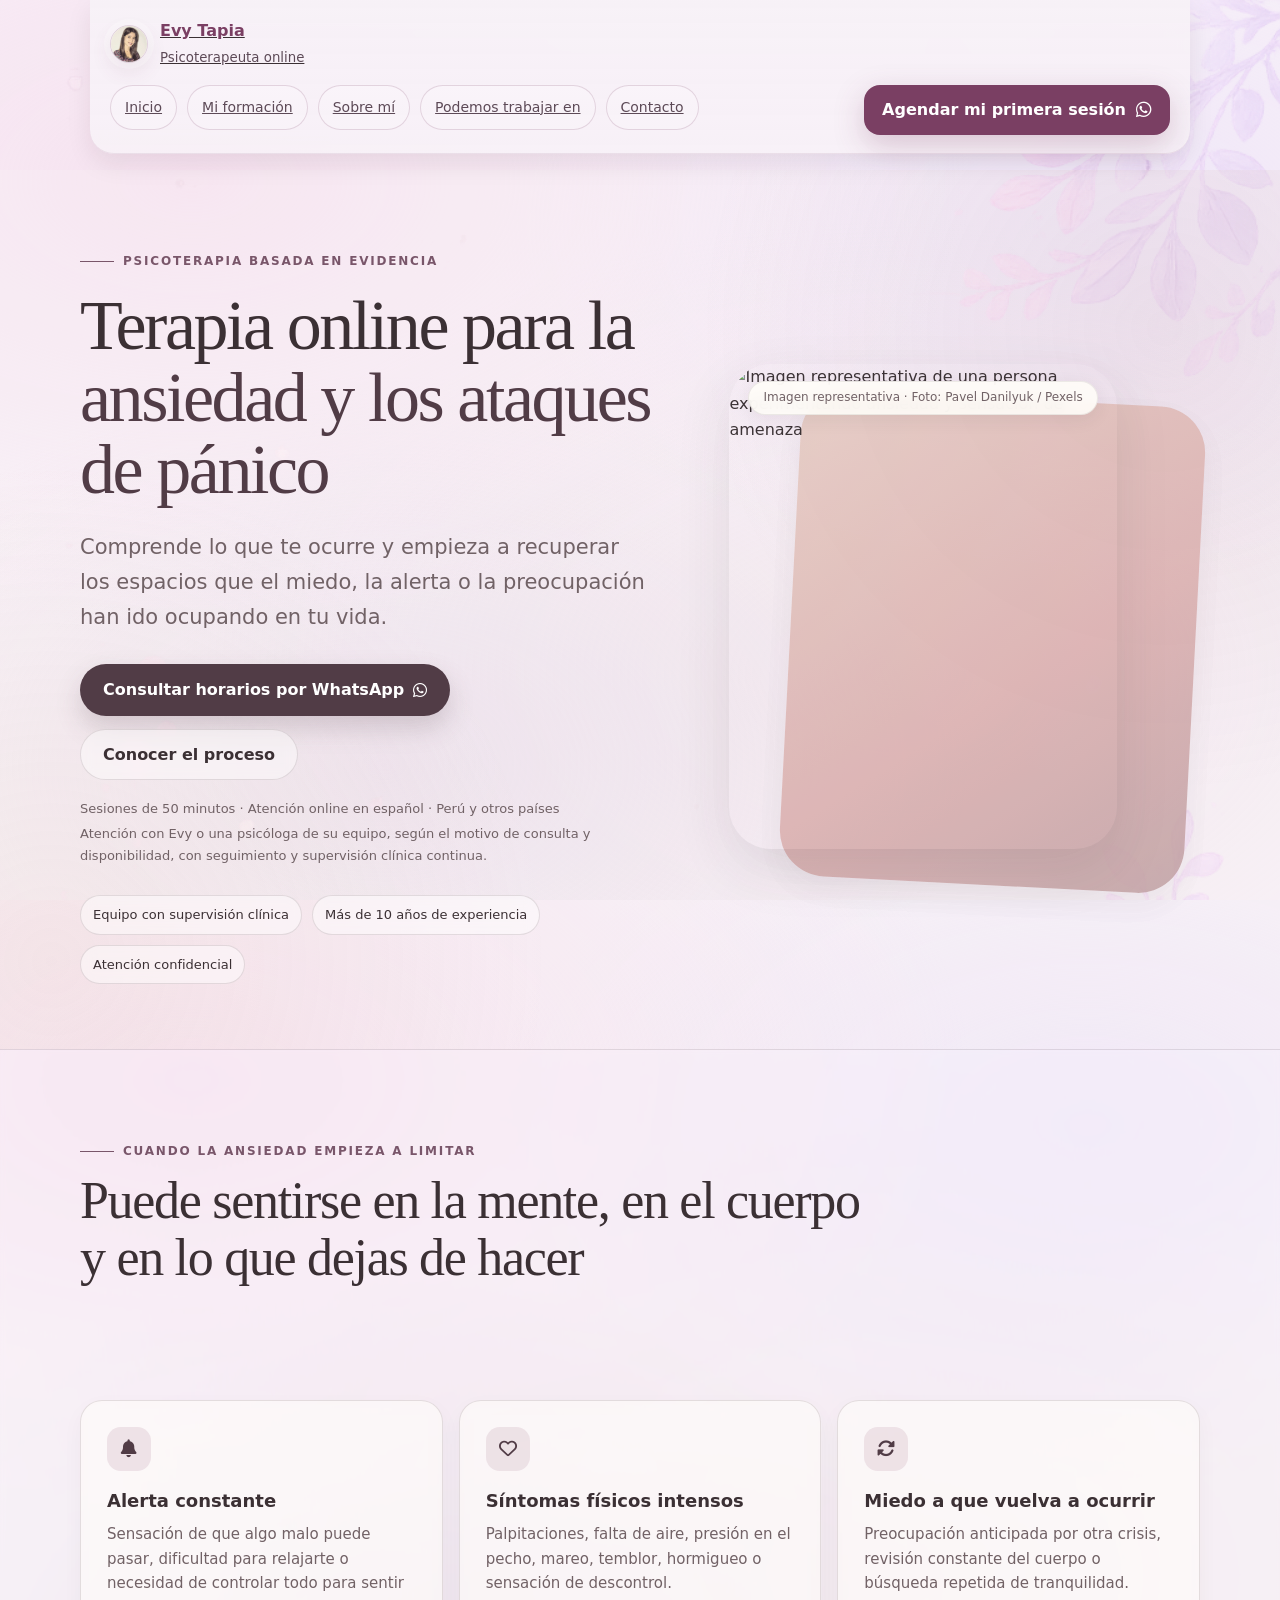
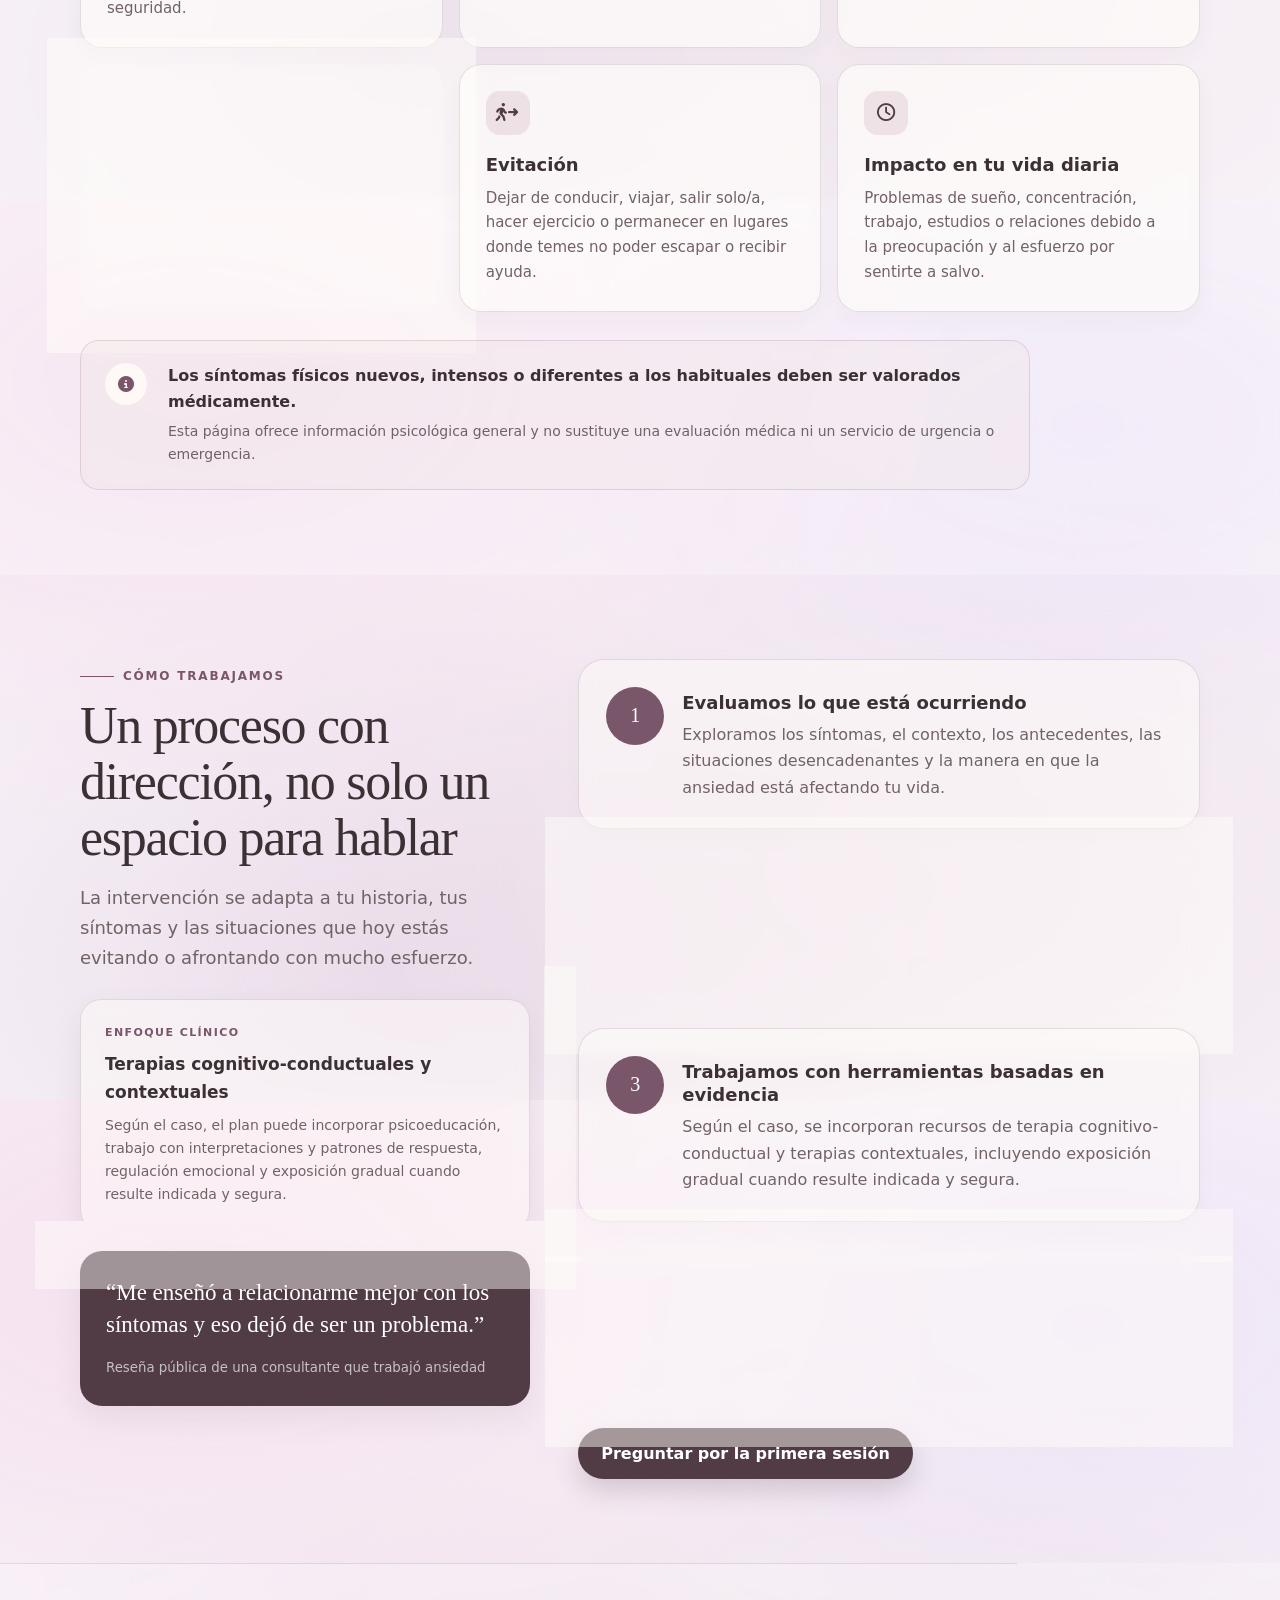
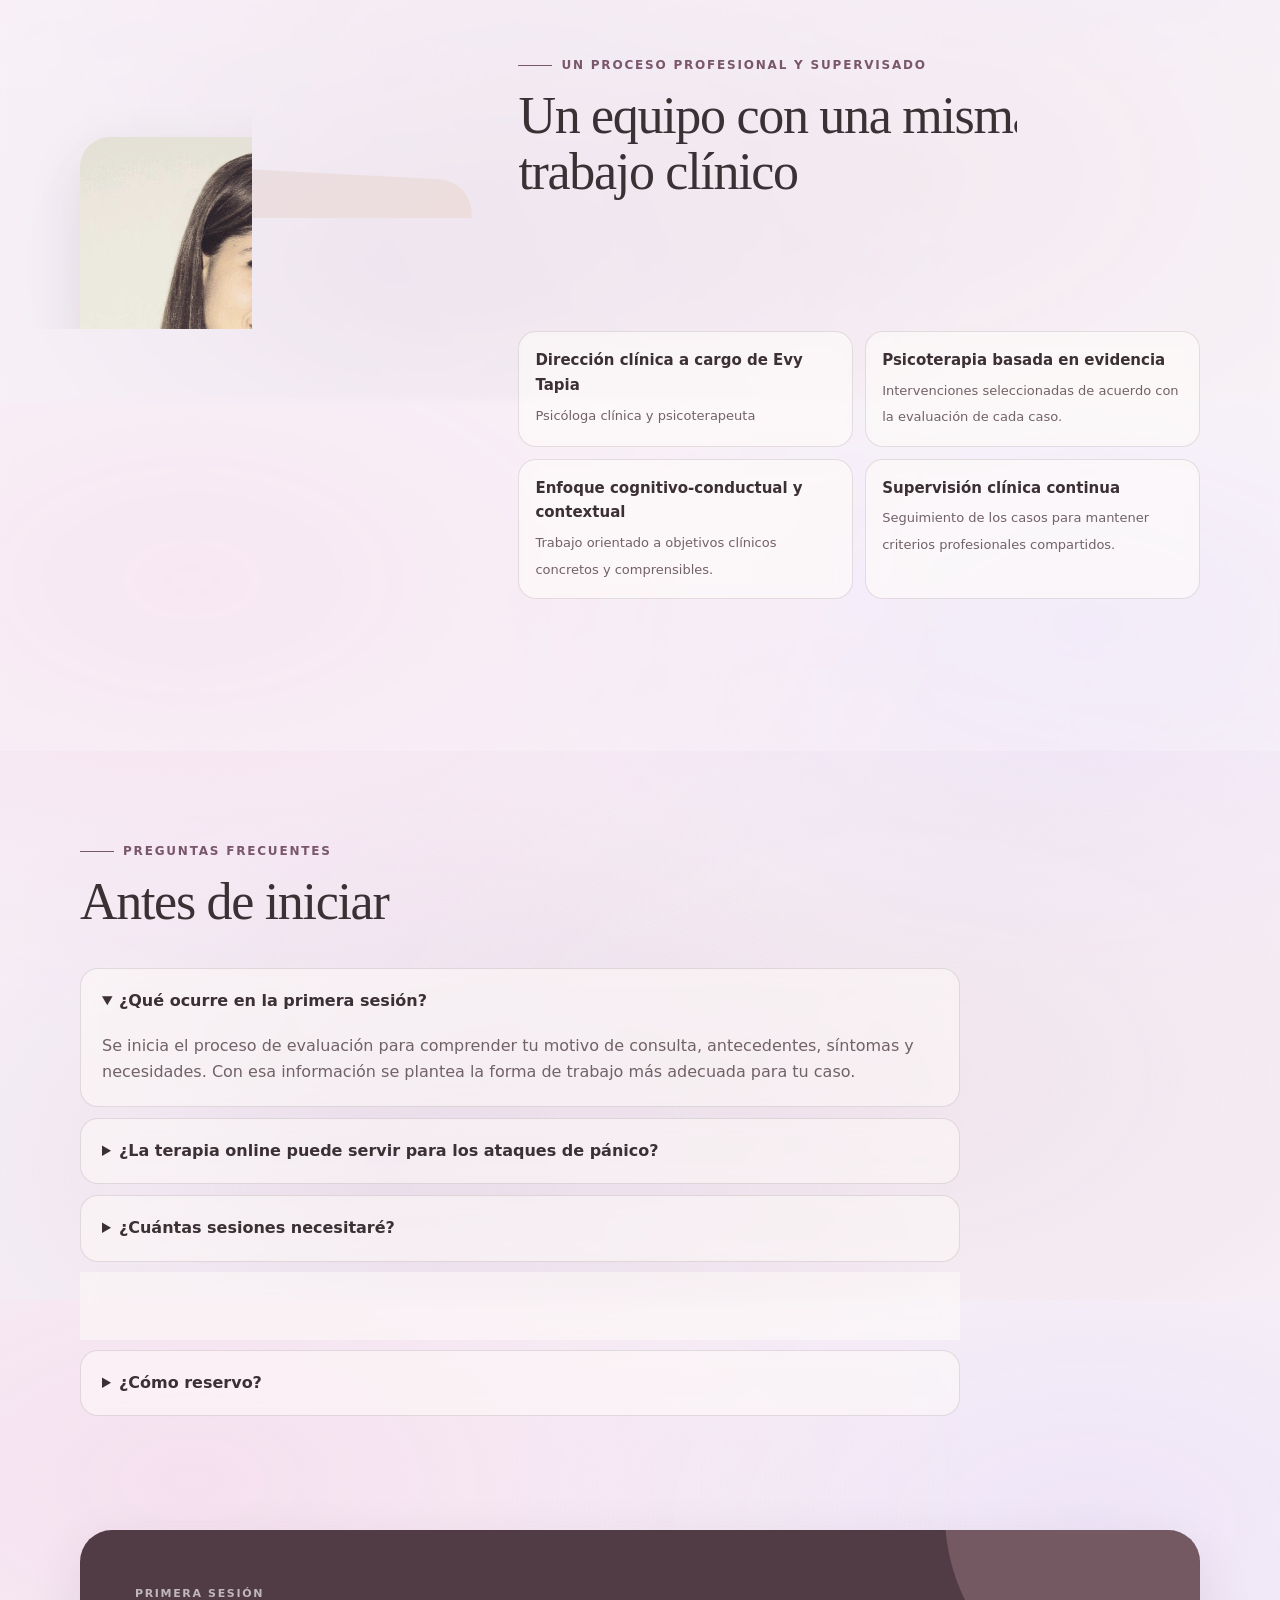
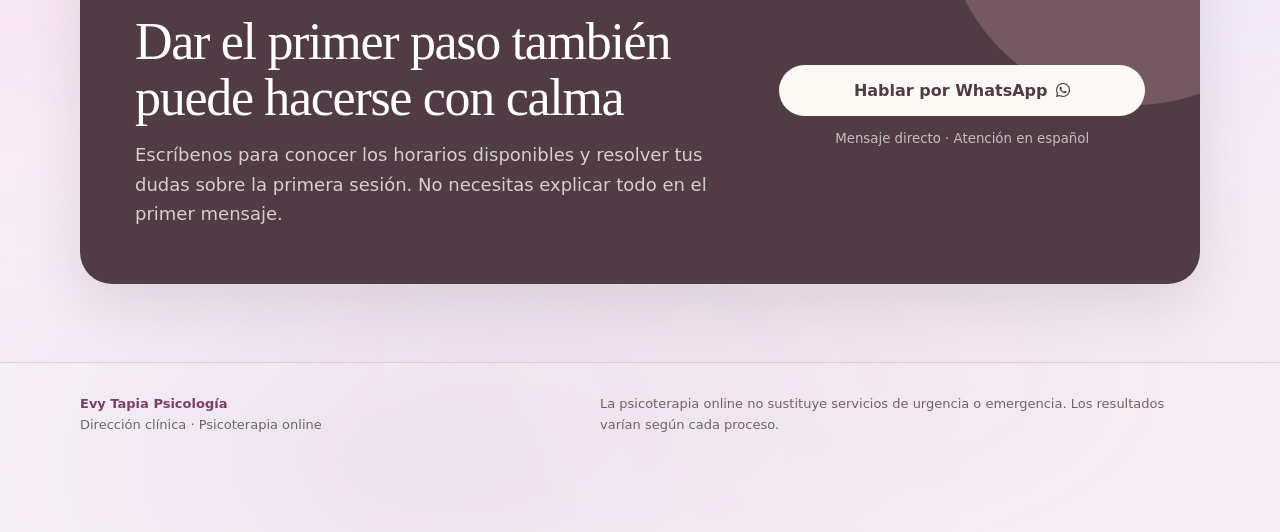
==== commit aa42078d: "restore ansiedad" ====
--- a/ansiedad.html
+++ b/ansiedad.html
@@ -3,9 +3,9 @@
 
 <head>
 
-  <!-- =========================================================
+  <!-- =====================================================
        GOOGLE ANALYTICS 4
-       ========================================================= -->
+       ===================================================== -->
   <script async src="https://www.googletagmanager.com/gtag/js?id=G-EVJXFKHW8Q"></script>
 
   <script>
@@ -20,16 +20,16 @@
   </script>
 
 
-  <!-- =========================================================
+  <!-- =====================================================
        META
-       ========================================================= -->
-
-  <meta charset="utf-8" />
+       ===================================================== -->
+
+  <meta charset="utf-8">
 
   <meta
     name="viewport"
     content="width=device-width, initial-scale=1"
-  />
+  >
 
   <title>
     Terapia online para ansiedad y ataques de pánico | Evy Tapia
@@ -37,32 +37,107 @@
 
   <meta
     name="description"
-    content="Psicoterapia online basada en evidencia para ansiedad, preocupación persistente y ataques de pánico. Atención en español para personas en Perú y otros países."
-  />
+    content="Psicoterapia online basada en evidencia para ansiedad, preocupación persistente y ataques de pánico. Atención profesional en español para personas en Perú y otros países."
+  >
 
   <link
     rel="canonical"
     href="https://www.evytapiapsicologa.com/ansiedad"
-  />
+  >
 
   <meta
     name="robots"
     content="index, follow"
-  />
-
-
-  <!-- =========================================================
-       SCHEMA
-       ========================================================= -->
+  >
+
+
+  <!-- =====================================================
+       OPEN GRAPH
+       ===================================================== -->
+
+  <meta
+    property="og:type"
+    content="website"
+  >
+
+  <meta
+    property="og:title"
+    content="Terapia online para ansiedad y ataques de pánico | Evy Tapia"
+  >
+
+  <meta
+    property="og:description"
+    content="Psicoterapia online basada en evidencia para ansiedad, preocupación persistente y ataques de pánico."
+  >
+
+  <meta
+    property="og:url"
+    content="https://www.evytapiapsicologa.com/ansiedad"
+  >
+
+  <meta
+    property="og:image"
+    content="https://www.evytapiapsicologa.com/images/ansiedad-panico.jpg"
+  >
+
+  <meta
+    property="og:image:alt"
+    content="Imagen representativa de ansiedad y sensación de amenaza"
+  >
+
+  <meta
+    property="og:site_name"
+    content="Evy Tapia Psicología"
+  >
+
+  <meta
+    property="og:locale"
+    content="es_ES"
+  >
+
+
+  <!-- =====================================================
+       TWITTER / X
+       ===================================================== -->
+
+  <meta
+    name="twitter:card"
+    content="summary_large_image"
+  >
+
+  <meta
+    name="twitter:title"
+    content="Terapia online para ansiedad y ataques de pánico | Evy Tapia"
+  >
+
+  <meta
+    name="twitter:description"
+    content="Psicoterapia online basada en evidencia para ansiedad, preocupación persistente y ataques de pánico."
+  >
+
+  <meta
+    name="twitter:image"
+    content="https://www.evytapiapsicologa.com/images/ansiedad-panico.jpg"
+  >
+
+  <meta
+    name="twitter:image:alt"
+    content="Imagen representativa de ansiedad y sensación de amenaza"
+  >
+
+
+  <!-- =====================================================
+       DATOS ESTRUCTURADOS
+       ===================================================== -->
 
   <script type="application/ld+json">
   {
     "@context": "https://schema.org",
     "@type": "ProfessionalService",
-    "name": "Evy Tapia Psicóloga",
+    "name": "Evy Tapia Psicología",
     "url": "https://www.evytapiapsicologa.com/ansiedad",
-    "image": "https://www.evytapiapsicologa.com/images/evy-avatar.jpg",
-    "description": "Terapia psicológica online basada en evidencia para ansiedad, preocupación persistente y ataques de pánico.",
+    "image": "https://www.evytapiapsicologa.com/images/ansiedad-panico.jpg",
+    "description": "Psicoterapia online basada en evidencia para ansiedad, preocupación persistente y ataques de pánico.",
     "email": "atendimento@evytapiapsicologa.com",
     "telephone": "+51999230000",
     "areaServed": [
@@ -70,13 +145,11 @@
       "Online"
     ],
     "availableLanguage": "Spanish",
-
     "founder": {
       "@type": "Person",
       "name": "Evy Tapia",
       "jobTitle": "Psicóloga clínica y psicoterapeuta"
     },
-
     "sameAs": [
       "https://www.instagram.com/evytapia.psicologa/"
     ]
@@ -84,1098 +157,1027 @@
   </script>
 
 
-  <!-- =========================================================
-       OPEN GRAPH
-       ========================================================= -->
-
-  <meta
-    property="og:type"
-    content="website"
-  />
-
-  <meta
-    property="og:title"
-    content="Terapia online para ansiedad y ataques de pánico | Evy Tapia"
-  />
-
-  <meta
-    property="og:description"
-    content="Psicoterapia online basada en evidencia para ansiedad, preocupación persistente y ataques de pánico."
-  />
-
-  <meta
-    property="og:url"
-    content="https://www.evytapiapsicologa.com/ansiedad"
-  />
-
-  <meta
-    property="og:image"
-    content="https://www.evytapiapsicologa.com/images/evy-avatar.jpg"
-  />
-
-  <meta
-    property="og:image:alt"
-    content="Evy Tapia, psicóloga clínica y psicoterapeuta online"
-  />
-
-  <meta
-    property="og:site_name"
-    content="Evy Tapia Psicóloga"
-  />
-
-  <meta
-    property="og:locale"
-    content="es_ES"
-  />
-
-
-  <!-- =========================================================
-       TWITTER / X
-       ========================================================= -->
-
-  <meta
-    name="twitter:card"
-    content="summary_large_image"
-  />
-
-  <meta
-    name="twitter:title"
-    content="Terapia online para ansiedad y ataques de pánico | Evy Tapia"
-  />
-
-  <meta
-    name="twitter:description"
-    content="Psicoterapia online basada en evidencia para ansiedad, preocupación persistente y ataques de pánico."
-  />
-
-  <meta
-    name="twitter:image"
-    content="https://www.evytapiapsicologa.com/images/evy-avatar.jpg"
-  />
-
-  <meta
-    name="twitter:image:alt"
-    content="Evy Tapia, psicóloga clínica y psicoterapeuta online"
-  />
-
-
-  <!-- =========================================================
-       CSS
-       ========================================================= -->
-
-  <!-- =========================================================
+  <!-- =====================================================
        CSS GLOBAL DO SITE
-       Mantém header, fundo e identidade visual iguais à homepage
-       ========================================================= -->
+       A ordem deve permanecer exatamente assim.
+       ===================================================== -->
 
   <link
     rel="stylesheet"
     href="/base.css"
-  />
+  >
 
   <link
     rel="stylesheet"
     href="/components.css"
-  />
+  >
 
   <link
     rel="stylesheet"
     href="/responsive.css"
-  />
-
-
-  <!-- =========================================================
-       CSS ESPECÍFICO DA LANDING DE ANSIEDAD
-       Carregado por último, mas isolado dentro de .anxietyPage
-       para não alterar o header global.
-       ========================================================= -->
+  >
+
+
+  <!-- =====================================================
+       CSS ESPECÍFICO DA LANDING
+       ===================================================== -->
 
   <link
     rel="stylesheet"
     href="/ansiedad.css"
-  />
+  >
+
+
+  <!-- FONT AWESOME -->
 
   <link
     rel="stylesheet"
     href="https://cdnjs.cloudflare.com/ajax/libs/font-awesome/6.5.0/css/all.min.css"
-  />
+  >
 
 </head>
 
 
-<body>
-
-
-<!-- =========================================================
-     HEADER PARTILHADO
-     O conteúdo é carregado a partir de /header.html por /header.js
-     ========================================================= -->
-
-<!-- Reserva o espaço real do header fixo usando o mesmo sistema da homepage -->
-<div
-  class="headerSpacer"
-  id="headerSpacer"
-  aria-hidden="true"
-></div>
-
-<div id="header-container"></div>
-
-
-<!-- =========================================================
-     CONTEÚDO
-     ========================================================= -->
-
-<main id="inicio" class="anxietyPage">
-
-
-<!-- =========================================================
-     HERO
-     ========================================================= -->
-
-<section class="hero">
-
-  <div class="shell hero-grid">
-
-
-    <div>
-
-      <span class="eyebrow">
-        Psicología basada en evidencia
-      </span>
-
-
-      <h1>
-        Terapia online para la ansiedad y los ataques de pánico
-      </h1>
-
-
-      <p class="hero-lead">
-        Comprende lo que te ocurre y empieza a recuperar los espacios
-        que el miedo, la alerta o la preocupación han ido ocupando
-        en tu vida.
-      </p>
-
-
-      <div class="actions">
-
-
-        <a
-          class="btn btn-primary wa-link"
-          href="https://wa.me/51999230000?text=Hola%2C%20vi%20la%20p%C3%A1gina%20sobre%20ansiedad%20y%20ataques%20de%20p%C3%A1nico.%20Quisiera%20conocer%20los%20horarios%20disponibles%20para%20una%20primera%20sesi%C3%B3n."
-          target="_blank"
-          rel="noopener"
-        >
-          Consultar horarios por WhatsApp
-        </a>
-
-
-        <a
-          class="btn btn-secondary"
-          href="#como-trabajamos"
-        >
-          Conocer el proceso
-        </a>
-
+<body class="ansiedadPage">
+
+
+  <!-- =====================================================
+       HEADER PARTILHADO
+       header.js carrega /header.html.
+       NÃO criar outro header nem outro headerSpacer aqui.
+       ===================================================== -->
+
+  <div id="header-container"></div>
+
+
+  <!-- =====================================================
+       MAIN
+       ===================================================== -->
+
+  <main class="ansiedadMain">
+
+
+    <!-- ===================================================
+         HERO
+         =================================================== -->
+
+    <section
+      class="ansiedadHero"
+      id="inicio"
+    >
+
+      <div class="ansiedadShell ansiedadHeroGrid">
+
+
+        <!-- TEXTO -->
+
+        <div class="ansiedadHeroContent">
+
+          <span class="ansiedadEyebrow">
+            Psicoterapia basada en evidencia
+          </span>
+
+          <h1>
+            Terapia online para la
+            <span>ansiedad y los ataques de pánico</span>
+          </h1>
+
+          <p class="ansiedadHeroLead">
+            Comprende lo que te ocurre y empieza a recuperar los espacios
+            que el miedo, la alerta o la preocupación han ido ocupando
+            en tu vida.
+          </p>
+
+
+          <!-- BOTONES -->
+
+          <div class="ansiedadActions">
+
+            <a
+              class="ansiedadBtn ansiedadBtnPrimary wa-link"
+              href="https://wa.me/51999230000?text=Hola%2C%20vi%20la%20p%C3%A1gina%20sobre%20ansiedad%20y%20ataques%20de%20p%C3%A1nico.%20Quisiera%20conocer%20los%20horarios%20disponibles%20para%20una%20primera%20sesi%C3%B3n."
+              target="_blank"
+              rel="noopener noreferrer"
+            >
+              Consultar horarios por WhatsApp
+
+              <i
+                class="fa-brands fa-whatsapp"
+                aria-hidden="true"
+              ></i>
+            </a>
+
+            <a
+              class="ansiedadBtn ansiedadBtnSecondary"
+              href="#como-trabajamos"
+            >
+              Conocer el proceso
+            </a>
+
+          </div>
+
+
+          <!-- MICROCOPY -->
+
+          <p class="ansiedadMicrocopy">
+            Sesiones de 50 minutos · Atención online en español ·
+            Perú y otros países
+          </p>
+
+          <p class="ansiedadTeamCopy">
+            Atención con Evy o una psicóloga de su equipo,
+            según el motivo de consulta y disponibilidad,
+            con seguimiento y supervisión clínica continua.
+          </p>
+
+
+          <!-- TRUST -->
+
+          <div class="ansiedadTrustRow">
+
+            <span class="ansiedadTrustChip">
+              Equipo con supervisión clínica
+            </span>
+
+            <span class="ansiedadTrustChip">
+              Más de 10 años de experiencia
+            </span>
+
+            <span class="ansiedadTrustChip">
+              Atención confidencial
+            </span>
+
+          </div>
+
+        </div>
+
+
+        <!-- IMAGEN REPRESENTATIVA -->
+
+        <figure class="ansiedadPortraitWrap">
+
+          <div
+            class="ansiedadPortraitShape"
+            aria-hidden="true"
+          ></div>
+
+          <img
+            class="ansiedadPortrait"
+            src="/images/ansiedad-panico.jpg"
+            alt="Imagen representativa de una persona experimentando ansiedad y sensación de amenaza"
+          >
+
+          <figcaption class="ansiedadImageCredit">
+            Imagen representativa · Foto: Pavel Danilyuk / Pexels
+          </figcaption>
+
+        </figure>
 
       </div>
 
-
-      <p class="microcopy">
-
-        Sesiones de 50 minutos · S/130 · Atención online en español ·
-        Perú y otros países
-
+    </section>
+
+
+
+    <!-- ===================================================
+         SEÑALES
+         =================================================== -->
+
+    <section
+      class="ansiedadSection ansiedadSectionAlt"
+      id="senales"
+    >
+
+      <div class="ansiedadShell">
+
+        <div class="ansiedadSectionHead">
+
+          <span class="ansiedadEyebrow">
+            Cuando la ansiedad empieza a limitar
+          </span>
+
+          <h2>
+            Puede sentirse en la mente, en el cuerpo y en lo que dejas de hacer
+          </h2>
+
+          <p>
+            No todas las personas lo viven igual. Estas son algunas
+            experiencias frecuentes que pueden llevar a buscar ayuda profesional.
+          </p>
+
+        </div>
+
+
+        <div class="ansiedadSymptoms">
+
+
+          <article class="ansiedadCard">
+
+            <div class="ansiedadIcon">
+              <i
+                class="fa-solid fa-bell"
+                aria-hidden="true"
+              ></i>
+            </div>
+
+            <h3>
+              Alerta constante
+            </h3>
+
+            <p>
+              Sensación de que algo malo puede pasar, dificultad para relajarte
+              o necesidad de controlar todo para sentir seguridad.
+            </p>
+
+          </article>
+
+
+          <article class="ansiedadCard">
+
+            <div class="ansiedadIcon">
+              <i
+                class="fa-regular fa-heart"
+                aria-hidden="true"
+              ></i>
+            </div>
+
+            <h3>
+              Síntomas físicos intensos
+            </h3>
+
+            <p>
+              Palpitaciones, falta de aire, presión en el pecho, mareo,
+              temblor, hormigueo o sensación de descontrol.
+            </p>
+
+          </article>
+
+
+          <article class="ansiedadCard">
+
+            <div class="ansiedadIcon">
+              <i
+                class="fa-solid fa-rotate"
+                aria-hidden="true"
+              ></i>
+            </div>
+
+            <h3>
+              Miedo a que vuelva a ocurrir
+            </h3>
+
+            <p>
+              Preocupación anticipada por otra crisis, revisión constante
+              del cuerpo o búsqueda repetida de tranquilidad.
+            </p>
+
+          </article>
+
+
+          <article class="ansiedadCard">
+
+            <div class="ansiedadIcon">
+              <i
+                class="fa-solid fa-brain"
+                aria-hidden="true"
+              ></i>
+            </div>
+
+            <h3>
+              Pensamientos que no paran
+            </h3>
+
+            <p>
+              Rumia, sobreanálisis, escenarios catastróficos y dificultad
+              para desconectar incluso cuando intentas descansar.
+            </p>
+
+          </article>
+
+
+          <article class="ansiedadCard">
+
+            <div class="ansiedadIcon">
+              <i
+                class="fa-solid fa-person-walking-arrow-right"
+                aria-hidden="true"
+              ></i>
+            </div>
+
+            <h3>
+              Evitación
+            </h3>
+
+            <p>
+              Dejar de conducir, viajar, salir solo/a, hacer ejercicio
+              o permanecer en lugares donde temes no poder escapar
+              o recibir ayuda.
+            </p>
+
+          </article>
+
+
+          <article class="ansiedadCard">
+
+            <div class="ansiedadIcon">
+              <i
+                class="fa-regular fa-clock"
+                aria-hidden="true"
+              ></i>
+            </div>
+
+            <h3>
+              Impacto en tu vida diaria
+            </h3>
+
+            <p>
+              Problemas de sueño, concentración, trabajo, estudios
+              o relaciones debido a la preocupación y al esfuerzo
+              por sentirte a salvo.
+            </p>
+
+          </article>
+
+        </div>
+
+
+        <div class="ansiedadClinicalNote">
+
+          <div class="ansiedadClinicalNoteIcon">
+
+            <i
+              class="fa-solid fa-circle-info"
+              aria-hidden="true"
+            ></i>
+
+          </div>
+
+          <div>
+
+            <strong>
+              Los síntomas físicos nuevos, intensos o diferentes
+              a los habituales deben ser valorados médicamente.
+            </strong>
+
+            <p>
+              Esta página ofrece información psicológica general y no sustituye
+              una evaluación médica ni un servicio de urgencia o emergencia.
+            </p>
+
+          </div>
+
+        </div>
+
+      </div>
+
+    </section>
+
+
+
+    <!-- ===================================================
+         CÓMO TRABAJAMOS
+         =================================================== -->
+
+    <section
+      class="ansiedadSection"
+      id="como-trabajamos"
+    >
+
+      <div class="ansiedadShell ansiedadProcessGrid">
+
+
+        <!-- INTRO -->
+
+        <div class="ansiedadStickyCopy">
+
+          <span class="ansiedadEyebrow">
+            Cómo trabajamos
+          </span>
+
+          <h2>
+            Un proceso con dirección, no solo un espacio para hablar
+          </h2>
+
+          <p>
+            La intervención se adapta a tu historia, tus síntomas y las
+            situaciones que hoy estás evitando o afrontando con mucho esfuerzo.
+          </p>
+
+
+          <div class="ansiedadMethodBox">
+
+            <span class="ansiedadMethodLabel">
+              Enfoque clínico
+            </span>
+
+            <strong>
+              Terapias cognitivo-conductuales y contextuales
+            </strong>
+
+            <p>
+              Según el caso, el plan puede incorporar psicoeducación,
+              trabajo con interpretaciones y patrones de respuesta,
+              regulación emocional y exposición gradual cuando resulte
+              indicada y segura.
+            </p>
+
+          </div>
+
+
+          <div class="ansiedadQuoteBlock">
+
+            <blockquote>
+              “Me enseñó a relacionarme mejor con los síntomas
+              y eso dejó de ser un problema.”
+            </blockquote>
+
+            <small>
+              Reseña pública de una consultante que trabajó ansiedad
+            </small>
+
+          </div>
+
+        </div>
+
+
+        <!-- PASOS -->
+
+        <div class="ansiedadSteps">
+
+
+          <article class="ansiedadStep">
+
+            <div class="ansiedadNum">
+              1
+            </div>
+
+            <div>
+
+              <h3>
+                Evaluamos lo que está ocurriendo
+              </h3>
+
+              <p>
+                Exploramos los síntomas, el contexto, los antecedentes,
+                las situaciones desencadenantes y la manera en que
+                la ansiedad está afectando tu vida.
+              </p>
+
+            </div>
+
+          </article>
+
+
+          <article class="ansiedadStep">
+
+            <div class="ansiedadNum">
+              2
+            </div>
+
+            <div>
+
+              <h3>
+                Comprendes el ciclo de la ansiedad
+              </h3>
+
+              <p>
+                Identificamos cómo se relacionan las sensaciones físicas,
+                las interpretaciones, la atención al peligro y las conductas
+                de escape o evitación.
+              </p>
+
+            </div>
+
+          </article>
+
+
+          <article class="ansiedadStep">
+
+            <div class="ansiedadNum">
+              3
+            </div>
+
+            <div>
+
+              <h3>
+                Trabajamos con herramientas basadas en evidencia
+              </h3>
+
+              <p>
+                Según el caso, se incorporan recursos de terapia
+                cognitivo-conductual y terapias contextuales,
+                incluyendo exposición gradual cuando resulte indicada y segura.
+              </p>
+
+            </div>
+
+          </article>
+
+
+          <article class="ansiedadStep">
+
+            <div class="ansiedadNum">
+              4
+            </div>
+
+            <div>
+
+              <h3>
+                Recuperas autonomía paso a paso
+              </h3>
+
+              <p>
+                El objetivo no es prometer que nunca volverás a sentir ansiedad,
+                sino que puedas responder de una manera más flexible
+                y retomar una vida valiosa para ti.
+              </p>
+
+            </div>
+
+          </article>
+
+
+          <div class="ansiedadProcessCta">
+
+            <a
+              class="ansiedadBtn ansiedadBtnPrimary wa-link"
+              href="https://wa.me/51999230000?text=Hola%2C%20vi%20la%20p%C3%A1gina%20sobre%20ansiedad%20y%20ataques%20de%20p%C3%A1nico.%20Quisiera%20conocer%20los%20horarios%20disponibles%20para%20una%20primera%20sesi%C3%B3n."
+              target="_blank"
+              rel="noopener noreferrer"
+            >
+              Preguntar por la primera sesión
+            </a>
+
+          </div>
+
+        </div>
+
+      </div>
+
+    </section>
+
+
+
+    <!-- ===================================================
+         EQUIPO / DIRECCIÓN CLÍNICA
+         =================================================== -->
+
+    <section
+      class="ansiedadSection ansiedadSectionAlt"
+      id="equipo"
+    >
+
+      <div class="ansiedadShell ansiedadTeamGrid">
+
+
+        <!-- FOTO EVY -->
+
+        <div class="ansiedadTeamImageWrap">
+
+          <div
+            class="ansiedadTeamShape"
+            aria-hidden="true"
+          ></div>
+
+          <img
+            class="ansiedadTeamImage"
+            src="/images/evy-avatar.jpg"
+            alt="Evy Tapia, psicóloga clínica y psicoterapeuta"
+          >
+
+        </div>
+
+
+        <!-- COPY -->
+
+        <div class="ansiedadTeamContent">
+
+          <span class="ansiedadEyebrow">
+            Un proceso profesional y supervisado
+          </span>
+
+          <h2>
+            Un equipo con una misma línea de trabajo clínico
+          </h2>
+
+          <p class="ansiedadTeamLead">
+            El centro está dirigido por Evy Tapia,
+            psicóloga clínica y psicoterapeuta.
+            La atención puede realizarse directamente con Evy
+            o con una psicóloga de su equipo, dependiendo
+            del motivo de consulta y la disponibilidad.
+          </p>
+
+
+          <div class="ansiedadCredentials">
+
+
+            <div class="ansiedadCredential">
+
+              <strong>
+                Dirección clínica a cargo de Evy Tapia
+              </strong>
+
+              <span>
+                Psicóloga clínica y psicoterapeuta
+              </span>
+
+            </div>
+
+
+            <div class="ansiedadCredential">
+
+              <strong>
+                Psicoterapia basada en evidencia
+              </strong>
+
+              <span>
+                Intervenciones seleccionadas de acuerdo
+                con la evaluación de cada caso.
+              </span>
+
+            </div>
+
+
+            <div class="ansiedadCredential">
+
+              <strong>
+                Enfoque cognitivo-conductual y contextual
+              </strong>
+
+              <span>
+                Trabajo orientado a objetivos clínicos
+                concretos y comprensibles.
+              </span>
+
+            </div>
+
+
+            <div class="ansiedadCredential">
+
+              <strong>
+                Supervisión clínica continua
+              </strong>
+
+              <span>
+                Seguimiento de los casos para mantener
+                criterios profesionales compartidos.
+              </span>
+
+            </div>
+
+
+          </div>
+
+
+          <p class="ansiedadTeamNote">
+            Antes de asignar a una profesional se revisa brevemente
+            el motivo de consulta para valorar si se encuentra
+            dentro de las áreas que trabaja el equipo.
+          </p>
+
+        </div>
+
+      </div>
+
+    </section>
+
+
+
+    <!-- ===================================================
+         FAQ
+         =================================================== -->
+
+    <section
+      class="ansiedadSection"
+      id="preguntas"
+    >
+
+      <div class="ansiedadShell">
+
+        <div class="ansiedadSectionHead">
+
+          <span class="ansiedadEyebrow">
+            Preguntas frecuentes
+          </span>
+
+          <h2>
+            Antes de iniciar
+          </h2>
+
+        </div>
+
+
+        <div class="ansiedadFaq">
+
+
+          <details open>
+
+            <summary>
+              ¿Qué ocurre en la primera sesión?
+            </summary>
+
+            <p>
+              Se inicia el proceso de evaluación para comprender tu motivo
+              de consulta, antecedentes, síntomas y necesidades.
+              Con esa información se plantea la forma de trabajo más adecuada
+              para tu caso.
+            </p>
+
+          </details>
+
+
+          <details>
+
+            <summary>
+              ¿La terapia online puede servir para los ataques de pánico?
+            </summary>
+
+            <p>
+              La psicoterapia puede realizarse por videollamada.
+              La conveniencia del formato y el plan de intervención
+              se valoran individualmente durante la evaluación.
+            </p>
+
+          </details>
+
+
+          <details>
+
+            <summary>
+              ¿Cuántas sesiones necesitaré?
+            </summary>
+
+            <p>
+              No existe un número idéntico para todas las personas.
+              La duración depende del problema, su evolución,
+              los objetivos terapéuticos, la frecuencia
+              y la participación en el proceso.
+            </p>
+
+          </details>
+
+
+          <details>
+
+            <summary>
+              ¿La terapia busca eliminar por completo la ansiedad?
+            </summary>
+
+            <p>
+              La ansiedad es una respuesta humana.
+              El proceso busca que deje de dominar tus decisiones,
+              que reduzcas la evitación y que puedas actuar con más libertad
+              incluso cuando aparezca malestar.
+            </p>
+
+          </details>
+
+
+          <details>
+
+            <summary>
+              ¿Cómo reservo?
+            </summary>
+
+            <p>
+              Escribe por WhatsApp para conocer los horarios disponibles.
+              La sesión dura 50 minutos y se confirma mediante pago anticipado
+              según las condiciones del servicio.
+            </p>
+
+          </details>
+
+
+        </div>
+
+      </div>
+
+    </section>
+
+
+
+    <!-- ===================================================
+         CTA FINAL
+         =================================================== -->
+
+    <section class="ansiedadFinalCta">
+
+      <div class="ansiedadShell">
+
+        <div class="ansiedadCtaBox">
+
+
+          <div class="ansiedadCtaContent">
+
+            <span class="ansiedadCtaEyebrow">
+              Primera sesión
+            </span>
+
+            <h2>
+              Dar el primer paso también puede hacerse con calma
+            </h2>
+
+            <p>
+              Escríbenos para conocer los horarios disponibles
+              y resolver tus dudas sobre la primera sesión.
+              No necesitas explicar todo en el primer mensaje.
+            </p>
+
+          </div>
+
+
+          <div class="ansiedadCtaSide">
+
+            <a
+              class="ansiedadBtn ansiedadBtnLight wa-link"
+              href="https://wa.me/51999230000?text=Hola%2C%20vi%20la%20p%C3%A1gina%20sobre%20ansiedad%20y%20ataques%20de%20p%C3%A1nico.%20Quisiera%20conocer%20los%20horarios%20disponibles%20para%20una%20primera%20sesi%C3%B3n."
+              target="_blank"
+              rel="noopener noreferrer"
+            >
+              Hablar por WhatsApp
+
+              <i
+                class="fa-brands fa-whatsapp"
+                aria-hidden="true"
+              ></i>
+            </a>
+
+            <small>
+              Mensaje directo · Atención en español
+            </small>
+
+          </div>
+
+        </div>
+
+      </div>
+
+    </section>
+
+
+  </main>
+
+
+
+  <!-- =====================================================
+       FOOTER
+       ===================================================== -->
+
+  <footer class="ansiedadFooter">
+
+    <div class="ansiedadShell ansiedadFooterGrid">
+
+      <div>
+        <strong>
+          Evy Tapia Psicología
+        </strong>
         <br>
-
-        <span style="display:inline-block;margin-top:4px">
-
-          Atención con Evy o una psicóloga de su equipo,
-          según disponibilidad, con supervisión continua.
-
-        </span>
-
-      </p>
-
-
-      <div class="trust-row">
-
-        <span class="trust-chip">
-          Colegiada C.Ps.P. 25195
-        </span>
-
-        <span class="trust-chip">
-          Más de 10 años de experiencia
-        </span>
-
-        <span class="trust-chip">
-          Atención confidencial
-        </span>
-
+        Dirección clínica · Psicoterapia online
       </div>
 
+      <div>
+        La psicoterapia online no sustituye servicios de urgencia
+        o emergencia. Los resultados varían según cada proceso.
+      </div>
+
     </div>
 
-
-    <!-- =====================================================
-         FOTO HERO
-         ===================================================== -->
-
-    <div class="portrait-wrap">
-
-      <div class="shape"></div>
-
-
-      <!--
-      ==========================================================
-      IMPORTANTE
-
-      AQUI DEIXA EXATAMENTE A TUA LINHA ORIGINAL:
-
-      <img class="portrait"
-           src="data:image/jpeg;base64,..."
-           alt="Evy Tapia, psicóloga clínica y psicoterapeuta online">
-
-      NÃO PRECISAS ALTERAR O BASE64.
-      ==========================================================
-      -->
-
-
-      <img
-        class="portrait"
-        src="/images/evy-avatar.jpg"
-        alt="Evy Tapia, psicóloga clínica y psicoterapeuta online"
-      >
-
-
-      <div class="portrait-note">
-
-        <strong>
-          No necesitas llegar con un diagnóstico.
-        </strong>
-
-        <span>
-          La primera sesión comienza con una evaluación cuidadosa
-          de lo que estás viviendo.
-        </span>
-
-      </div>
-
-    </div>
-
+  </footer>
+
+
+
+  <!-- =====================================================
+       CTA MOBILE FIXO
+       ===================================================== -->
+
+  <div class="ansiedadMobileBar">
+
+    <a
+      class="wa-link"
+      href="https://wa.me/51999230000?text=Hola%2C%20vi%20la%20p%C3%A1gina%20sobre%20ansiedad%20y%20ataques%20de%20p%C3%A1nico.%20Quisiera%20conocer%20los%20horarios%20disponibles%20para%20una%20primera%20sesi%C3%B3n."
+      target="_blank"
+      rel="noopener noreferrer"
+    >
+      Consultar horarios por WhatsApp
+    </a>
 
   </div>
 
-</section>
-
-
-<!-- =========================================================
-     SINAIS / SINTOMAS
-     ========================================================= -->
-
-<section
-  class="section alt"
-  id="senales"
->
-
-  <div class="shell">
-
-
-    <div class="section-head">
-
-      <span class="eyebrow">
-        Cuando la ansiedad empieza a limitar
-      </span>
-
-      <h2>
-        Puede sentirse en la mente, en el cuerpo y en lo que dejas de hacer
-      </h2>
-
-      <p>
-        No todas las personas lo viven igual. Estas son algunas
-        experiencias frecuentes que pueden llevar a buscar ayuda profesional.
-      </p>
-
-    </div>
-
-
-    <div class="symptoms">
-
-
-      <article class="card">
-
-        <div class="icon">⌁</div>
-
-        <h3>
-          Alerta constante
-        </h3>
-
-        <p>
-          Sensación de que algo malo puede pasar, dificultad para relajarte
-          o necesidad de controlar todo para sentir seguridad.
-        </p>
-
-      </article>
-
-
-      <article class="card">
-
-        <div class="icon">♡</div>
-
-        <h3>
-          Síntomas físicos intensos
-        </h3>
-
-        <p>
-          Palpitaciones, falta de aire, presión en el pecho, mareo,
-          temblor, hormigueo o sensación de descontrol.
-        </p>
-
-      </article>
-
-
-      <article class="card">
-
-        <div class="icon">↻</div>
-
-        <h3>
-          Miedo a que vuelva a ocurrir
-        </h3>
-
-        <p>
-          Preocupación anticipada por otra crisis, revisión constante
-          del cuerpo o búsqueda repetida de tranquilidad.
-        </p>
-
-      </article>
-
-
-      <article class="card">
-
-        <div class="icon">◌</div>
-
-        <h3>
-          Pensamientos que no paran
-        </h3>
-
-        <p>
-          Rumia, sobreanálisis, escenarios catastróficos y dificultad
-          para desconectar incluso cuando intentas descansar.
-        </p>
-
-      </article>
-
-
-      <article class="card">
-
-        <div class="icon">↘</div>
-
-        <h3>
-          Evitación
-        </h3>
-
-        <p>
-          Dejar de conducir, viajar, salir solo/a, hacer ejercicio
-          o permanecer en lugares donde temes no poder escapar
-          o recibir ayuda.
-        </p>
-
-      </article>
-
-
-      <article class="card">
-
-        <div class="icon">≈</div>
-
-        <h3>
-          Impacto en tu vida diaria
-        </h3>
-
-        <p>
-          Problemas de sueño, concentración, trabajo, estudios
-          o relaciones debido a la preocupación y al esfuerzo
-          por sentirte a salvo.
-        </p>
-
-      </article>
-
-
-    </div>
-
-
-    <p class="note-line">
-
-      <strong>
-        Importante:
-      </strong>
-
-      los síntomas físicos nuevos, intensos o distintos a los habituales
-      deben ser valorados médicamente. Esta página no sustituye una
-      evaluación médica ni un servicio de emergencia.
-
-    </p>
-
-
-  </div>
-
-</section>
-
-
-<!-- =========================================================
-     COMO TRABAJAMOS
-     ========================================================= -->
-
-<section
-  class="section"
-  id="como-trabajamos"
->
-
-  <div class="shell process-grid">
-
-
-    <div class="sticky-copy">
-
-      <span class="eyebrow">
-        Cómo trabajamos
-      </span>
-
-
-      <h2>
-        Un proceso con dirección, no solo un espacio para hablar
-      </h2>
-
-
-      <p
-        style="color:var(--muted);font-size:18px"
-      >
-        La intervención se adapta a tu historia, tus síntomas y las
-        situaciones que hoy estás evitando o afrontando con mucho esfuerzo.
-      </p>
-
-
-      <div class="quote-block">
-
-        <blockquote>
-          “Me enseñó a relacionarme mejor con los síntomas y eso dejó
-          de ser un problema.”
-        </blockquote>
-
-        <small>
-          Reseña pública de una consultante que trabajó ansiedad
-        </small>
-
-      </div>
-
-    </div>
-
-
-    <div class="steps">
-
-
-      <article class="step">
-
-        <div class="num">
-          1
-        </div>
-
-        <div>
-
-          <h3>
-            Evaluamos lo que está ocurriendo
-          </h3>
-
-          <p>
-            Exploramos los síntomas, el contexto, los antecedentes,
-            las situaciones desencadenantes y la manera en que la ansiedad
-            está afectando tu vida.
-          </p>
-
-        </div>
-
-      </article>
-
-
-      <article class="step">
-
-        <div class="num">
-          2
-        </div>
-
-        <div>
-
-          <h3>
-            Comprendes el ciclo de la ansiedad
-          </h3>
-
-          <p>
-            Identificamos cómo se relacionan las sensaciones físicas,
-            las interpretaciones, la atención al peligro y las conductas
-            de escape o evitación.
-          </p>
-
-        </div>
-
-      </article>
-
-
-      <article class="step">
-
-        <div class="num">
-          3
-        </div>
-
-        <div>
-
-          <h3>
-            Trabajamos con herramientas basadas en evidencia
-          </h3>
-
-          <p>
-            Según el caso, se incorporan recursos de terapia
-            cognitivo-conductual y terapias contextuales,
-            incluyendo exposición gradual cuando resulte indicada y segura.
-          </p>
-
-        </div>
-
-      </article>
-
-
-      <article class="step">
-
-        <div class="num">
-          4
-        </div>
-
-        <div>
-
-          <h3>
-            Recuperas autonomía paso a paso
-          </h3>
-
-          <p>
-            El objetivo no es prometer que nunca volverás a sentir ansiedad,
-            sino que puedas responder de una manera más flexible
-            y retomar una vida valiosa para ti.
-          </p>
-
-        </div>
-
-      </article>
-
-
-      <div style="margin-top:8px">
-
-        <a
-          class="btn btn-primary wa-link"
-          href="https://wa.me/51999230000?text=Hola%2C%20vi%20la%20p%C3%A1gina%20sobre%20ansiedad%20y%20ataques%20de%20p%C3%A1nico.%20Quisiera%20conocer%20los%20horarios%20disponibles%20para%20una%20primera%20sesi%C3%B3n."
-          target="_blank"
-          rel="noopener"
-        >
-          Preguntar por la primera sesión
-        </a>
-
-      </div>
-
-
-    </div>
-
-  </div>
-
-</section>
-
-
-<!-- =========================================================
-     SOBRE EVY
-     ========================================================= -->
-
-<section
-  class="section alt"
-  id="sobre-mi"
->
-
-  <div class="shell about-grid">
-
-
-    <img
-      class="small-portrait"
-      src="/images/evy-avatar.jpg"
-      alt="Retrato profesional de Evy Tapia"
-    >
-
-
-    <div>
-
-      <span class="eyebrow">
-        Acompañamiento profesional y cercano
-      </span>
-
-
-      <h2>
-        Soy Evy Tapia, psicóloga clínica y psicoterapeuta
-      </h2>
-
-
-      <p
-        style="color:var(--muted);font-size:18px"
-      >
-        Trabajo desde terapias cognitivo-conductuales y contextuales,
-        con una atención seria, comprensible y orientada
-        a objetivos clínicos concretos.
-      </p>
-
-
-      <div class="credentials">
-
-
-        <div class="credential">
-
-          <strong>
-            Licenciada en Psicología Clínica
-          </strong>
-
-          <span>
-            Universidad Nacional Federico Villarreal
-          </span>
-
-        </div>
-
-
-        <div class="credential">
-
-          <strong>
-            Especialista en TCC
-          </strong>
-
-          <span>
-            Formación en terapia cognitivo-conductual
-          </span>
-
-        </div>
-
-
-        <div class="credential">
-
-          <strong>
-            Terapias contextuales
-          </strong>
-
-          <span>
-            Formación en ACT y enfoques de tercera generación
-          </span>
-
-        </div>
-
-
-        <div class="credential">
-
-          <strong>
-            Modalidad online
-          </strong>
-
-          <span>
-            Atención en Perú y otros países hispanohablantes
-          </span>
-
-        </div>
-
-
-      </div>
-
-
-      <p class="team-note">
-
-        La atención puede realizarse conmigo o con una psicóloga
-        de mi equipo, según el motivo de consulta y la disponibilidad.
-
-        Los casos reciben seguimiento y supervisión continua para mantener
-        una misma línea de trabajo profesional.
-
-      </p>
-
-
-    </div>
-
-  </div>
-
-</section>
-
-
-<!-- =========================================================
-     FAQ
-     ========================================================= -->
-
-<section
-  class="section"
-  id="preguntas"
->
-
-  <div class="shell">
-
-
-    <div class="section-head">
-
-      <span class="eyebrow">
-        Preguntas frecuentes
-      </span>
-
-      <h2>
-        Antes de iniciar
-      </h2>
-
-    </div>
-
-
-    <div class="faq">
-
-
-      <details open>
-
-        <summary>
-          ¿Qué ocurre en la primera sesión?
-        </summary>
-
-        <p>
-          Se inicia el proceso de evaluación para comprender tu motivo
-          de consulta, antecedentes, síntomas y necesidades.
-          Con esa información se plantea la forma de trabajo más adecuada
-          para tu caso.
-        </p>
-
-      </details>
-
-
-      <details>
-
-        <summary>
-          ¿La terapia online puede servir para los ataques de pánico?
-        </summary>
-
-        <p>
-          La psicoterapia puede realizarse por videollamada.
-          La conveniencia del formato y el plan de intervención
-          se valoran individualmente durante la evaluación.
-        </p>
-
-      </details>
-
-
-      <details>
-
-        <summary>
-          ¿Cuántas sesiones necesitaré?
-        </summary>
-
-        <p>
-          No existe un número idéntico para todas las personas.
-          La duración depende del problema, su evolución,
-          los objetivos terapéuticos, la frecuencia
-          y la participación en el proceso.
-        </p>
-
-      </details>
-
-
-      <details>
-
-        <summary>
-          ¿La terapia busca eliminar por completo la ansiedad?
-        </summary>
-
-        <p>
-          La ansiedad es una respuesta humana.
-          El proceso busca que deje de dominar tus decisiones,
-          que reduzcas la evitación y que puedas actuar con más libertad
-          incluso cuando aparezca malestar.
-        </p>
-
-      </details>
-
-
-      <details>
-
-        <summary>
-          ¿Cómo reservo?
-        </summary>
-
-        <p>
-          Escribe por WhatsApp para conocer horarios.
-          La sesión dura 50 minutos y se confirma mediante pago anticipado
-          según las condiciones del servicio.
-        </p>
-
-      </details>
-
-
-    </div>
-
-  </div>
-
-</section>
-
-
-<!-- =========================================================
-     CTA FINAL
-     ========================================================= -->
-
-<section class="final-cta">
-
-  <div class="shell">
-
-    <div class="cta-box">
-
-
-      <div>
-
-        <h2>
-          Dar el primer paso también puede hacerse con calma
-        </h2>
-
-        <p>
-          Escríbenos para conocer los horarios disponibles
-          y resolver tus dudas sobre la primera sesión.
-          No necesitas explicar todo en el primer mensaje.
-        </p>
-
-      </div>
-
-
-      <div class="cta-side">
-
-        <a
-          class="btn wa-link"
-          href="https://wa.me/51999230000?text=Hola%2C%20vi%20la%20p%C3%A1gina%20sobre%20ansiedad%20y%20ataques%20de%20p%C3%A1nico.%20Quisiera%20conocer%20los%20horarios%20disponibles%20para%20una%20primera%20sesi%C3%B3n."
-          target="_blank"
-          rel="noopener"
-        >
-          Hablar por WhatsApp
-        </a>
-
-        <small>
-          Mensaje directo · Atención en español
-        </small>
-
-      </div>
-
-
-    </div>
-
-  </div>
-
-</section>
-
-
-</main>
-
-
-<!-- =========================================================
-     FOOTER
-     ========================================================= -->
-
-<footer class="anxietyFooter">
-
-  <div class="shell footer-grid">
-
-
-    <div>
-
-      <strong>
-        Evy Tapia
-      </strong>
-
-      <br>
-
-      Psicóloga colegiada C.Ps.P. 25195 · Terapia online
-
-    </div>
-
-
-    <div>
-      La psicoterapia online no sustituye servicios de urgencia
-      o emergencia. Los resultados varían según cada proceso.
-    </div>
-
-
-  </div>
-
-</footer>
-
-
-<!-- =========================================================
-     MOBILE BAR
-     ========================================================= -->
-
-<div class="mobile-bar">
-
-  <a
-    class="wa-link"
-    href="https://wa.me/51999230000?text=Hola%2C%20vi%20la%20p%C3%A1gina%20sobre%20ansiedad%20y%20ataques%20de%20p%C3%A1nico.%20Quisiera%20conocer%20los%20horarios%20disponibles%20para%20una%20primera%20sesi%C3%B3n."
-    target="_blank"
-    rel="noopener"
-  >
-    Consultar horarios por WhatsApp
-  </a>
-
-</div>
-
-
-<!-- =========================================================
-     JAVASCRIPT DO HEADER PARTILHADO
-     ========================================================= -->
-
-<script src="/header.js"></script>
-
-
-<!-- =========================================================
-     GOOGLE ANALYTICS:
-     GENERATE_LEAD / BOOKING_CLICK
-
-     Mantido separado do JS do header.
-     ========================================================= -->
-
-<script>
-
-document.addEventListener(
-  'click',
-  function (event) {
-
-
-    const target =
-      event.target;
-
-
-    if (
-      !(target instanceof Element)
-    ) {
-      return;
-    }
-
-
-    const link =
-      target.closest('a[href]');
-
-
-    if (!link) {
-      return;
-    }
-
-
-    const href =
-      link.href ||
-      link.getAttribute('href') ||
-      '';
-
-
-    const linkText =
-      link.textContent.trim() ||
-      link.getAttribute('aria-label') ||
-      'Sin texto';
-
-
-    const eventParameters = {
-
-      page_path:
-        window.location.pathname,
-
-      page_location:
-        window.location.href,
-
-      page_title:
-        document.title,
-
-      link_url:
-        href,
-
-      link_text:
-        linkText,
-
-      landing_page:
-        'ansiedad_panico'
-
-    };
-
-
-    /* =====================================================
-       WHATSAPP → GENERATE_LEAD
-       ===================================================== */
-
-    const isWhatsAppLink =
-
-      href.includes('wa.me') ||
-
-      href.includes(
-        'api.whatsapp.com'
-      ) ||
-
-      href.includes(
-        'whatsapp.com'
-      );
-
-
-    if (isWhatsAppLink) {
-
-
-      if (
-        typeof gtag === 'function'
-      ) {
-
-        gtag(
-          'event',
-          'generate_lead',
-          {
-            ...eventParameters,
-            method: 'whatsapp'
-          }
-        );
-
+
+
+  <!-- =====================================================
+       HEADER GLOBAL
+       ===================================================== -->
+
+  <script src="/header.js"></script>
+
+
+
+  <!-- =====================================================
+       GOOGLE ANALYTICS:
+       WHATSAPP = GENERATE_LEAD
+       ===================================================== -->
+
+  <script>
+
+    document.addEventListener('click', function (event) {
+
+      const target = event.target;
+
+      if (!(target instanceof Element)) {
+        return;
       }
 
-
-      return;
-
-    }
-
-
-    /* =====================================================
-       OUTLOOK BOOKINGS
-       ===================================================== */
-
-    const isBookingLink =
-
-      href.includes(
-        'outlook.office.com/book'
-      ) ||
-
-      href.includes(
-        'outlook.office365.com/book'
-      );
-
-
-    if (isBookingLink) {
-
-
-      if (
-        typeof gtag === 'function'
-      ) {
-
-        gtag(
-          'event',
-          'booking_click',
-          {
-            ...eventParameters,
-            method: 'outlook_bookings'
-          }
-        );
-
+      const link = target.closest('a[href]');
+
+      if (!link) {
+        return;
       }
 
-
-    }
-
-
-  }
-);
-
-</script>
+      const href =
+        link.href ||
+        link.getAttribute('href') ||
+        '';
+
+      const linkText =
+        link.textContent.trim() ||
+        link.getAttribute('aria-label') ||
+        'Sin texto';
+
+      const eventParameters = {
+
+        page_path:
+          window.location.pathname,
+
+        page_location:
+          window.location.href,
+
+        page_title:
+          document.title,
+
+        link_url:
+          href,
+
+        link_text:
+          linkText,
+
+        landing_page:
+          'ansiedad_panico'
+
+      };
+
+
+      const isWhatsAppLink =
+        href.includes('wa.me') ||
+        href.includes('api.whatsapp.com') ||
+        href.includes('whatsapp.com');
+
+
+      if (isWhatsAppLink) {
+
+        if (typeof gtag === 'function') {
+
+          gtag(
+            'event',
+            'generate_lead',
+            {
+              ...eventParameters,
+              method: 'whatsapp'
+            }
+          );
+
+        }
+
+        return;
+      }
+
+
+      const isBookingLink =
+        href.includes('outlook.office.com/book') ||
+        href.includes('outlook.office365.com/book');
+
+
+      if (isBookingLink) {
+
+        if (typeof gtag === 'function') {
+
+          gtag(
+            'event',
+            'booking_click',
+            {
+              ...eventParameters,
+              method: 'outlook_bookings'
+            }
+          );
+
+        }
+
+      }
+
+    });
+
+  </script>
 
 
 </body>
--- a/ansiedad.css
+++ b/ansiedad.css
@@ -1,1009 +1,1851 @@
 /* =========================================================
    ANSIEDAD.CSS
-   Landing: ansiedad y ataques de pánico
-
-   IMPORTANTE
-   ----------
-   Este ficheiro é ESPECÍFICO da landing.
-
-   O header, o fundo global e o comportamento responsivo do
-   menu vêm de:
-     /base.css
-     /components.css
-     /responsive.css
-
-   Por isso, não redefinimos .siteHeader, .top, .navRow,
-   .tabs, .tab, .btnTopCta, etc.
-
-   Os estilos da landing ficam isolados dentro de
-   .anxietyPage para não modificar o header partilhado.
-========================================================= */
+
+   Landing:
+   Ansiedad y ataques de pánico
+
+   ESTRUCTURA:
+   base.css
+   components.css
+   responsive.css
+   ansiedad.css
+
+   IMPORTANTE:
+   Este ficheiro NÃO contém estilos do header partilhado.
+   O header continua a ser controlado exclusivamente por
+   base.css + components.css + responsive.css + header.js.
+   ========================================================= */
 
 
 /* =========================================================
-   VARIÁVEIS PRÓPRIAS DA LANDING
-   Não substituem as variáveis globais do site.
-========================================================= */
-
-:root{
-  --anx-ink:#3d3034;
-  --anx-muted:#6f6264;
-  --anx-rose:#8e7472;
-  --anx-rose-dark:#705957;
-  --anx-peach:#efd0ac;
-
-  --anx-glass:rgba(255,255,255,.30);
-  --anx-glass-strong:rgba(255,255,255,.46);
-  --anx-glass-soft:rgba(255,255,255,.16);
-
-  --anx-line:rgba(122,63,99,.16);
-  --anx-line-soft:rgba(122,63,99,.10);
-
-  --anx-shadow:0 18px 48px rgba(33,18,28,.08);
-  --anx-shadow-strong:0 22px 56px rgba(33,18,28,.12);
+   VARIABLES EXCLUSIVAS DA PÁGINA
+   ========================================================= */
+
+body.ansiedadPage {
+
+  --ans-paper: rgba(250, 247, 243, .58);
+  --ans-paper-soft: rgba(244, 237, 237, .60);
+  --ans-white: rgba(255, 253, 249, .62);
+
+  --ans-ink: #3b3034;
+  --ans-muted: #716266;
+
+  --ans-plum: #79566a;
+  --ans-plum-dark: #513c46;
+
+  --ans-rose: #b98f9d;
+  --ans-rose-soft: #eadce2;
+
+  --ans-peach: #e7c9b6;
+  --ans-peach-soft: #f0ded2;
+
+  --ans-line: rgba(83, 58, 69, .14);
+
+  --ans-shadow:
+    0 20px 55px rgba(57, 47, 51, .11);
+
+  --ans-shadow-soft:
+    0 12px 30px rgba(57, 47, 51, .075);
+
+  margin: 0;
+
+  color: var(--ans-ink);
+
+  font-family:
+    Inter,
+    ui-sans-serif,
+    system-ui,
+    -apple-system,
+    BlinkMacSystemFont,
+    "Segoe UI",
+    sans-serif;
+
+  line-height: 1.65;
+
 }
 
 
 /* =========================================================
-   BASE DA LANDING
-========================================================= */
-
-html{
-  scroll-behavior:smooth;
-}
-
-.anxietyPage{
-  position:relative;
-  z-index:1;
-  color:var(--text);
-  line-height:1.6;
-}
-
-.anxietyPage a{
-  color:inherit;
-}
-
-.anxietyPage .shell,
-.anxietyFooter .shell{
-  width:min(1120px, calc(100% - 36px));
-  margin-left:auto;
-  margin-right:auto;
-}
-
-/* Evita que âncoras fiquem escondidas atrás do header fixo. */
-.anxietyPage section[id]{
-  scroll-margin-top:110px;
+   BASIC
+   ========================================================= */
+
+.ansiedadPage *,
+.ansiedadPage *::before,
+.ansiedadPage *::after {
+
+  box-sizing: border-box;
+
+}
+
+
+.ansiedadMain,
+.ansiedadFooter {
+
+  position: relative;
+  z-index: 1;
+
+}
+
+
+.ansiedadMain {
+
+  overflow: hidden;
+
+}
+
+
+.ansiedadShell {
+
+  width:
+    min(
+      1120px,
+      calc(100% - 36px)
+    );
+
+  margin: 0 auto;
+
 }
 
 
 /* =========================================================
-   BOTÕES DA LANDING
-   Ficam limitados a .anxietyPage e NÃO alteram o header.
-========================================================= */
-
-.anxietyPage .btn{
-  text-decoration:none;
-  display:inline-flex;
-  align-items:center;
-  justify-content:center;
-  gap:10px;
-
-  padding:15px 22px;
-
-  border:1px solid transparent;
-  border-radius:999px;
-
-  font-family:inherit;
-  font-weight:750;
-  line-height:1.2;
-
-  cursor:pointer;
+   TYPOGRAPHY
+   ========================================================= */
+
+.ansiedadPage h1,
+.ansiedadPage h2 {
+
+  font-family:
+    Georgia,
+    "Times New Roman",
+    serif;
+
+  font-weight: 500;
+
+  color: var(--ans-ink);
+
+}
+
+
+.ansiedadPage h1 {
+
+  max-width: 780px;
+
+  margin: 20px 0 24px;
+
+  font-size:
+    clamp(
+      42px,
+      5.7vw,
+      70px
+    );
+
+  line-height: 1.025;
+
+  letter-spacing: -.035em;
+
+}
+
+
+.ansiedadPage h1 span {
+
+  color: var(--ans-plum-dark);
+
+}
+
+
+.ansiedadPage h2 {
+
+  margin: 13px 0 17px;
+
+  font-size:
+    clamp(
+      34px,
+      4.6vw,
+      52px
+    );
+
+  line-height: 1.08;
+
+  letter-spacing: -.025em;
+
+}
+
+
+.ansiedadEyebrow {
+
+  display: inline-flex;
+
+  align-items: center;
+
+  gap: 9px;
+
+  color: var(--ans-plum);
+
+  text-transform: uppercase;
+
+  letter-spacing: .15em;
+
+  font-size: 12px;
+
+  line-height: 1.4;
+
+  font-weight: 800;
+
+}
+
+
+.ansiedadEyebrow::before {
+
+  content: "";
+
+  width: 34px;
+
+  height: 1px;
+
+  flex: 0 0 auto;
+
+  background: var(--ans-plum);
+
+}
+
+
+/* =========================================================
+   BUTTONS
+   ========================================================= */
+
+.ansiedadBtn {
+
+  display: inline-flex;
+
+  align-items: center;
+
+  justify-content: center;
+
+  gap: 9px;
+
+  padding: 15px 22px;
+
+  border: 1px solid transparent;
+
+  border-radius: 999px;
+
+  text-decoration: none;
+
+  font-weight: 750;
+
+  line-height: 1.2;
 
   transition:
-    transform .15s ease,
-    opacity .2s ease,
+    transform .2s ease,
+    box-shadow .2s ease,
     background .2s ease,
-    border-color .2s ease,
-    box-shadow .2s ease;
-}
-
-.anxietyPage .btn:active{
-  transform:scale(.99);
-}
-
-.anxietyPage .btn-primary{
-  background:var(--anx-ink);
-  color:#fff;
-  box-shadow:0 10px 25px rgba(61,48,52,.18);
-}
-
-.anxietyPage .btn-primary:hover{
-  transform:translateY(-1px);
-  background:var(--anx-rose-dark);
-}
-
-.anxietyPage .btn-secondary{
-  color:var(--anx-ink);
-  border-color:var(--anx-line);
-  background:rgba(255,255,255,.38);
-  backdrop-filter:blur(7px);
-  -webkit-backdrop-filter:blur(7px);
-}
-
-.anxietyPage .btn-secondary:hover{
-  background:rgba(255,255,255,.54);
-  border-color:rgba(122,63,99,.24);
+    border-color .2s ease;
+
+}
+
+
+.ansiedadBtn:hover {
+
+  transform: translateY(-1px);
+
+}
+
+
+.ansiedadBtnPrimary {
+
+  background: var(--ans-plum-dark);
+
+  color: #ffffff;
+
+  box-shadow:
+    0 12px 27px
+    rgba(81, 60, 70, .20);
+
+}
+
+
+.ansiedadBtnPrimary:hover {
+
+  background: var(--ans-plum);
+
+}
+
+
+.ansiedadBtnSecondary {
+
+  border-color: var(--ans-line);
+
+  background: rgba(255, 255, 255, .44);
+
+  color: var(--ans-ink);
+
+  backdrop-filter: blur(7px);
+
+}
+
+
+.ansiedadBtnSecondary:hover {
+
+  background: rgba(255, 255, 255, .68);
+
+  box-shadow: var(--ans-shadow-soft);
+
 }
 
 
 /* =========================================================
    HERO
-========================================================= */
-
-.anxietyPage .hero{
-  padding:72px 0 58px;
-
-  border:0;
-  background:transparent;
-
-  overflow:hidden;
-}
-
-.anxietyPage .hero-grid{
-  display:grid;
-  grid-template-columns:1.12fr .88fr;
-  gap:54px;
-  align-items:center;
-}
-
-.anxietyPage .eyebrow{
-  display:inline-flex;
-  align-items:center;
-  gap:8px;
-
-  text-transform:uppercase;
-  letter-spacing:.16em;
-
-  font-size:12px;
-  font-weight:800;
-
-  color:var(--accentDark);
-}
-
-.anxietyPage .eyebrow::before{
-  content:"";
-  width:34px;
-  height:1px;
-  background:rgba(122,63,99,.68);
-}
-
-.anxietyPage h1{
-  margin:20px 0 22px;
-
-  font-family:Georgia, "Times New Roman", serif;
-  font-size:clamp(42px,6vw,72px);
-  font-weight:500;
-  line-height:1.02;
-  letter-spacing:-.035em;
-
-  color:var(--anx-ink);
-}
-
-.anxietyPage .hero-lead{
-  max-width:690px;
-  margin:0 0 28px;
-
-  font-size:clamp(18px,2vw,22px);
-
-  color:var(--anx-muted);
-}
-
-.anxietyPage .actions{
-  display:flex;
-  align-items:center;
-  gap:14px;
-  flex-wrap:wrap;
-}
-
-.anxietyPage .microcopy{
-  margin-top:15px;
-
-  font-size:13px;
-  color:var(--anx-muted);
-}
-
-.anxietyPage .trust-row{
-  margin-top:29px;
-
-  display:flex;
-  flex-wrap:wrap;
-  gap:10px;
-}
-
-.anxietyPage .trust-chip{
-  padding:8px 12px;
-
-  border:1px solid var(--anx-line);
-  border-radius:999px;
-
-  background:rgba(255,255,255,.36);
-
-  box-shadow:0 8px 24px rgba(33,18,28,.04);
-
-  backdrop-filter:blur(7px);
-  -webkit-backdrop-filter:blur(7px);
-
-  font-size:13px;
+   ========================================================= */
+
+.ansiedadHero {
+
+  position: relative;
+
+  padding: 74px 0 65px;
+
+  background:
+    radial-gradient(
+      circle at 91% 18%,
+      rgba(185, 143, 157, .15),
+      transparent 34%
+    ),
+    radial-gradient(
+      circle at 4% 90%,
+      rgba(231, 201, 182, .18),
+      transparent 34%
+    ),
+    rgba(250, 247, 243, .22);
+
+}
+
+
+.ansiedadHeroGrid {
+
+  display: grid;
+
+  grid-template-columns:
+    minmax(0, 1.08fr)
+    minmax(390px, .92fr);
+
+  gap: 58px;
+
+  align-items: center;
+
+}
+
+
+.ansiedadHeroLead {
+
+  max-width: 705px;
+
+  margin: 0 0 29px;
+
+  color: var(--ans-muted);
+
+  font-size:
+    clamp(
+      18px,
+      2vw,
+      21px
+    );
+
+  line-height: 1.68;
+
+}
+
+
+.ansiedadActions {
+
+  display: flex;
+
+  align-items: center;
+
+  flex-wrap: wrap;
+
+  gap: 13px;
+
+}
+
+
+.ansiedadMicrocopy {
+
+  margin: 18px 0 0;
+
+  color: var(--ans-muted);
+
+  font-size: 13px;
+
+}
+
+
+.ansiedadTeamCopy {
+
+  max-width: 720px;
+
+  margin: 4px 0 0;
+
+  color: var(--ans-muted);
+
+  font-size: 13px;
+
+}
+
+
+.ansiedadTrustRow {
+
+  display: flex;
+
+  flex-wrap: wrap;
+
+  gap: 10px;
+
+  margin-top: 29px;
+
+}
+
+
+.ansiedadTrustChip {
+
+  padding: 8px 12px;
+
+  border: 1px solid var(--ans-line);
+
+  border-radius: 999px;
+
+  background: rgba(255, 255, 255, .48);
+
+  color: var(--ans-ink);
+
+  font-size: 13px;
+
+  backdrop-filter: blur(7px);
+
 }
 
 
 /* =========================================================
-   FOTO / CARD VISUAL DO HERO
-========================================================= */
-
-.anxietyPage .portrait-wrap{
-  position:relative;
-
-  min-height:540px;
-
-  display:grid;
-  place-items:center;
-}
-
-.anxietyPage .shape{
-  position:absolute;
-
-  inset:7% 1% 0 12%;
-
-  border-radius:
-    48% 52% 46% 54% /
-    42% 41% 59% 58%;
+   HERO IMAGE
+   ========================================================= */
+
+.ansiedadPortraitWrap {
+
+  position: relative;
+
+  min-height: 550px;
+
+  display: flex;
+
+  align-items: center;
+
+  justify-content: center;
+
+  margin: 0;
+
+  padding:
+    27px
+    35px
+    42px
+    18px;
+
+}
+
+
+.ansiedadPortraitShape {
+
+  position: absolute;
+
+  z-index: 0;
+
+  width: 83%;
+
+  height: 88%;
+
+  right: 1%;
+
+  bottom: 1%;
+
+  border-radius: 46px;
 
   background:
     linear-gradient(
       145deg,
-      rgba(239,208,172,.88),
-      rgba(231,191,180,.84) 65%,
-      rgba(201,171,164,.82)
+      #e3c8bd,
+      #d8aaa9 58%,
+      #bc9c9e
     );
 
-  transform:rotate(-3deg);
-
-  box-shadow:0 20px 50px rgba(33,18,28,.06);
-}
-
-.anxietyPage .portrait{
-  position:relative;
-
-  width:min(430px,90%);
-  aspect-ratio:1 / 1.12;
-
-  display:block;
-
-  object-fit:cover;
-  object-position:center 23%;
-
-  border-radius:
-    48% 52% 45% 55% /
-    38% 40% 60% 62%;
-
-  border:1px solid rgba(255,255,255,.44);
-
-  box-shadow:var(--anx-shadow-strong);
-
-  filter:saturate(.86) contrast(.98);
-}
-
-.anxietyPage .portrait-note{
-  position:absolute;
-
-  right:0;
-  bottom:34px;
-
-  width:245px;
-
-  padding:18px 18px 17px;
-
-  border:1px solid var(--anx-line);
-  border-radius:18px;
-
-  background:rgba(255,255,255,.78);
-
-  backdrop-filter:blur(12px);
-  -webkit-backdrop-filter:blur(12px);
-
-  box-shadow:var(--anx-shadow-strong);
-}
-
-.anxietyPage .portrait-note strong{
-  display:block;
-
-  margin-bottom:5px;
-
-  font-family:Georgia, serif;
-  font-size:19px;
-  line-height:1.25;
-
-  color:var(--anx-ink);
-}
-
-.anxietyPage .portrait-note span{
-  font-size:13px;
-  color:var(--anx-muted);
+  transform: rotate(3deg);
+
+  opacity: .82;
+
+  box-shadow: var(--ans-shadow-soft);
+
+}
+
+
+.ansiedadPortrait {
+
+  position: relative;
+
+  z-index: 1;
+
+  display: block;
+
+  width: 89%;
+
+  max-width: 460px;
+
+  aspect-ratio: 4 / 5;
+
+  margin-right: auto;
+
+  border-radius: 42px;
+
+  object-fit: cover;
+
+  object-position: center center;
+
+  filter:
+    saturate(.86)
+    contrast(.97);
+
+  box-shadow: var(--ans-shadow);
+
+}
+
+
+.ansiedadImageCredit {
+
+  position: absolute;
+
+  z-index: 2;
+
+  top: 44px;
+
+  left: 37px;
+
+  padding: 8px 14px;
+
+  border:
+    1px solid
+    rgba(57, 47, 51, .09);
+
+  border-radius: 999px;
+
+  background: rgba(255, 253, 249, .90);
+
+  color: var(--ans-muted);
+
+  font-size: 12px;
+
+  line-height: 1.3;
+
+  backdrop-filter: blur(7px);
+
+  box-shadow:
+    0 5px 18px
+    rgba(57, 47, 51, .07);
+
 }
 
 
 /* =========================================================
-   SECÇÕES
-   O fundo geral da homepage fica sempre visível.
-========================================================= */
-
-.anxietyPage .section{
-  padding:82px 0;
-
-  border-top:1px solid rgba(122,63,99,.08);
-
-  background:transparent;
-}
-
-.anxietyPage .section.alt{
-  background:rgba(255,255,255,.10);
-
-  border-top:1px solid var(--anx-line-soft);
-  border-bottom:1px solid var(--anx-line-soft);
-
-  backdrop-filter:blur(2px);
-  -webkit-backdrop-filter:blur(2px);
-}
-
-.anxietyPage .section-head{
-  max-width:760px;
-  margin-bottom:36px;
-}
-
-.anxietyPage h2{
-  margin:12px 0 15px;
-
-  font-family:Georgia, "Times New Roman", serif;
-  font-size:clamp(34px,4.6vw,52px);
-  font-weight:500;
-  line-height:1.08;
-  letter-spacing:-.025em;
-
-  color:var(--anx-ink);
-}
-
-.anxietyPage .section-head p{
-  margin:0;
-
-  font-size:18px;
-  color:var(--anx-muted);
+   SECTIONS
+   ========================================================= */
+
+.ansiedadSection {
+
+  position: relative;
+
+  padding: 84px 0;
+
+}
+
+
+.ansiedadSectionAlt {
+
+  border-top: 1px solid var(--ans-line);
+
+  border-bottom: 1px solid var(--ans-line);
+
+  background: rgba(255, 255, 255, .24);
+
+  backdrop-filter: blur(3px);
+
+}
+
+
+.ansiedadSectionHead {
+
+  max-width: 780px;
+
+  margin-bottom: 38px;
+
+}
+
+
+.ansiedadSectionHead p {
+
+  margin: 0;
+
+  color: var(--ans-muted);
+
+  font-size: 18px;
+
 }
 
 
 /* =========================================================
-   SINTOMAS
-========================================================= */
-
-.anxietyPage .symptoms{
-  display:grid;
-  grid-template-columns:repeat(3,1fr);
-  gap:16px;
-}
-
-.anxietyPage .card{
-  padding:25px;
-
-  border:1px solid var(--anx-line);
-  border-radius:22px;
-
-  background:var(--anx-glass);
-
-  box-shadow:var(--anx-shadow);
-
-  backdrop-filter:blur(8px);
-  -webkit-backdrop-filter:blur(8px);
-
-  overflow:visible;
-}
-
-.anxietyPage .card .icon{
-  width:42px;
-  height:42px;
-
-  margin-bottom:18px;
-
-  display:grid;
-  place-items:center;
-
-  border:1px solid rgba(122,63,99,.10);
-  border-radius:14px;
-
-  background:rgba(234,221,235,.72);
-
-  color:var(--accentDark);
-
-  font-size:20px;
-}
-
-.anxietyPage .card h3{
-  margin:0 0 8px;
-
-  font-size:18px;
-  line-height:1.3;
-
-  color:var(--anx-ink);
-}
-
-.anxietyPage .card p{
-  margin:0;
-
-  font-size:15px;
-  color:var(--anx-muted);
-}
-
-.anxietyPage .note-line{
-  margin-top:23px;
-
-  padding:17px 20px;
-
-  border:1px solid rgba(122,63,99,.12);
-  border-left:3px solid rgba(122,63,99,.62);
-  border-radius:0 14px 14px 0;
-
-  background:rgba(255,255,255,.24);
-
-  color:var(--anx-muted);
-
-  backdrop-filter:blur(8px);
-  -webkit-backdrop-filter:blur(8px);
-}
-
-.anxietyPage .note-line strong{
-  color:var(--accentDark);
+   SYMPTOMS
+   ========================================================= */
+
+.ansiedadSymptoms {
+
+  display: grid;
+
+  grid-template-columns:
+    repeat(3, minmax(0, 1fr));
+
+  gap: 16px;
+
+}
+
+
+.ansiedadCard {
+
+  position: relative;
+
+  padding: 26px;
+
+  border: 1px solid var(--ans-line);
+
+  border-radius: 22px;
+
+  background: rgba(255, 253, 249, .50);
+
+  box-shadow:
+    0 8px 22px
+    rgba(57, 47, 51, .035);
+
+  backdrop-filter: blur(8px);
+
+  transition:
+    transform .2s ease,
+    box-shadow .2s ease,
+    background .2s ease;
+
+}
+
+
+.ansiedadCard:hover {
+
+  transform: translateY(-2px);
+
+  background: rgba(255, 253, 249, .68);
+
+  box-shadow: var(--ans-shadow-soft);
+
+}
+
+
+.ansiedadIcon {
+
+  width: 44px;
+
+  height: 44px;
+
+  display: grid;
+
+  place-items: center;
+
+  margin-bottom: 18px;
+
+  border-radius: 14px;
+
+  background: rgba(234, 220, 226, .78);
+
+  color: var(--ans-plum-dark);
+
+  font-size: 18px;
+
+}
+
+
+.ansiedadCard h3 {
+
+  margin: 0 0 9px;
+
+  color: var(--ans-ink);
+
+  font-size: 18px;
+
+  line-height: 1.32;
+
+}
+
+
+.ansiedadCard p {
+
+  margin: 0;
+
+  color: var(--ans-muted);
+
+  font-size: 15px;
+
 }
 
 
 /* =========================================================
-   PROCESSO TERAPÊUTICO
-========================================================= */
-
-.anxietyPage .process-grid{
-  display:grid;
-  grid-template-columns:.84fr 1.16fr;
-  gap:48px;
-  align-items:start;
-}
-
-.anxietyPage .sticky-copy{
-  position:sticky;
-  top:110px;
-}
-
-.anxietyPage .sticky-copy > p{
-  color:var(--anx-muted) !important;
-}
-
-.anxietyPage .steps{
-  display:grid;
-  gap:14px;
-}
-
-.anxietyPage .step{
-  display:grid;
-  grid-template-columns:52px 1fr;
-  gap:17px;
-
-  padding:22px;
-
-  border:1px solid var(--anx-line);
-  border-radius:22px;
-
-  background:rgba(255,255,255,.28);
-
-  box-shadow:0 14px 38px rgba(33,18,28,.055);
-
-  backdrop-filter:blur(9px);
-  -webkit-backdrop-filter:blur(9px);
-}
-
-.anxietyPage .num{
-  width:52px;
-  height:52px;
-
-  display:grid;
-  place-items:center;
-
-  border-radius:50%;
-
-  background:var(--anx-ink);
-
-  color:#fff;
-
-  font-family:Georgia, serif;
-  font-size:20px;
-}
-
-.anxietyPage .step h3{
-  margin:2px 0 6px;
-
-  font-size:18px;
-  line-height:1.35;
-
-  color:var(--anx-ink);
-}
-
-.anxietyPage .step p{
-  margin:0;
-  color:var(--anx-muted);
+   CLINICAL NOTE
+   ========================================================= */
+
+.ansiedadClinicalNote {
+
+  display: grid;
+
+  grid-template-columns:
+    46px 1fr;
+
+  gap: 17px;
+
+  align-items: start;
+
+  max-width: 950px;
+
+  margin-top: 28px;
+
+  padding: 22px 24px;
+
+  border:
+    1px solid
+    rgba(121, 86, 106, .18);
+
+  border-radius: 19px;
+
+  background: rgba(234, 220, 226, .34);
+
+  backdrop-filter: blur(7px);
+
+}
+
+
+.ansiedadClinicalNoteIcon {
+
+  width: 42px;
+
+  height: 42px;
+
+  display: grid;
+
+  place-items: center;
+
+  border-radius: 50%;
+
+  background: rgba(255, 253, 249, .78);
+
+  color: var(--ans-plum);
+
+}
+
+
+.ansiedadClinicalNote strong {
+
+  display: block;
+
+  margin-bottom: 5px;
+
+  color: var(--ans-ink);
+
+}
+
+
+.ansiedadClinicalNote p {
+
+  margin: 0;
+
+  color: var(--ans-muted);
+
+  font-size: 14px;
+
 }
 
 
 /* =========================================================
-   TESTEMUNHO
-========================================================= */
-
-.anxietyPage .quote-block{
-  margin-top:26px;
-
-  padding:26px;
-
-  border:1px solid rgba(255,255,255,.10);
-  border-radius:20px;
-
-  background:rgba(61,48,52,.95);
-
-  color:#fff;
-
-  box-shadow:0 18px 42px rgba(33,18,28,.12);
-}
-
-.anxietyPage .quote-block blockquote{
-  margin:0 0 12px;
-
-  font-family:Georgia, serif;
-  font-size:24px;
-  line-height:1.35;
-
-  color:#fff;
-}
-
-.anxietyPage .quote-block small{
-  color:rgba(255,255,255,.72);
+   PROCESS
+   ========================================================= */
+
+.ansiedadProcessGrid {
+
+  display: grid;
+
+  grid-template-columns:
+    minmax(0, .84fr)
+    minmax(0, 1.16fr);
+
+  gap: 48px;
+
+  align-items: start;
+
+}
+
+
+.ansiedadStickyCopy {
+
+  position: sticky;
+
+  top: 118px;
+
+}
+
+
+.ansiedadStickyCopy > p {
+
+  margin: 0;
+
+  color: var(--ans-muted);
+
+  font-size: 18px;
+
+}
+
+
+.ansiedadMethodBox {
+
+  margin-top: 27px;
+
+  padding: 24px;
+
+  border: 1px solid var(--ans-line);
+
+  border-radius: 21px;
+
+  background: rgba(255, 253, 249, .46);
+
+  backdrop-filter: blur(8px);
+
+  box-shadow: var(--ans-shadow-soft);
+
+}
+
+
+.ansiedadMethodLabel {
+
+  display: block;
+
+  margin-bottom: 7px;
+
+  color: var(--ans-plum);
+
+  text-transform: uppercase;
+
+  letter-spacing: .13em;
+
+  font-size: 11px;
+
+  font-weight: 800;
+
+}
+
+
+.ansiedadMethodBox strong {
+
+  display: block;
+
+  margin-bottom: 8px;
+
+  color: var(--ans-ink);
+
+  font-size: 17px;
+
+}
+
+
+.ansiedadMethodBox p {
+
+  margin: 0;
+
+  color: var(--ans-muted);
+
+  font-size: 14px;
+
+}
+
+
+.ansiedadQuoteBlock {
+
+  margin-top: 20px;
+
+  padding: 26px;
+
+  border-radius: 22px;
+
+  background: var(--ans-plum-dark);
+
+  color: #ffffff;
+
+  box-shadow: var(--ans-shadow-soft);
+
+}
+
+
+.ansiedadQuoteBlock blockquote {
+
+  margin: 0 0 13px;
+
+  color: #ffffff;
+
+  font-family:
+    Georgia,
+    "Times New Roman",
+    serif;
+
+  font-size: 23px;
+
+  line-height: 1.38;
+
+}
+
+
+.ansiedadQuoteBlock small {
+
+  color: rgba(255, 255, 255, .68);
+
+}
+
+
+.ansiedadSteps {
+
+  display: grid;
+
+  gap: 14px;
+
+}
+
+
+.ansiedadStep {
+
+  display: grid;
+
+  grid-template-columns:
+    58px 1fr;
+
+  gap: 18px;
+
+  align-items: start;
+
+  padding: 27px;
+
+  border: 1px solid var(--ans-line);
+
+  border-radius: 26px;
+
+  background: rgba(255, 253, 249, .48);
+
+  backdrop-filter: blur(8px);
+
+  box-shadow:
+    0 7px 22px
+    rgba(57, 47, 51, .025);
+
+}
+
+
+.ansiedadNum {
+
+  width: 58px;
+
+  height: 58px;
+
+  display: grid;
+
+  place-items: center;
+
+  border-radius: 50%;
+
+  background: var(--ans-plum);
+
+  color: #ffffff;
+
+  font-family:
+    Georgia,
+    "Times New Roman",
+    serif;
+
+  font-size: 20px;
+
+}
+
+
+.ansiedadStep h3 {
+
+  margin: 4px 0 8px;
+
+  color: var(--ans-ink);
+
+  font-size: 18px;
+
+  line-height: 1.3;
+
+}
+
+
+.ansiedadStep p {
+
+  margin: 0;
+
+  color: var(--ans-muted);
+
+}
+
+
+.ansiedadProcessCta {
+
+  margin-top: 8px;
+
 }
 
 
 /* =========================================================
-   SOBRE EVY
-========================================================= */
-
-.anxietyPage .about-grid{
-  display:grid;
-  grid-template-columns:.75fr 1.25fr;
-  gap:48px;
-  align-items:center;
-}
-
-.anxietyPage .small-portrait{
-  width:100%;
-  max-width:360px;
-
-  display:block;
-
-  border:1px solid rgba(255,255,255,.44);
-  border-radius:28px;
-
-  box-shadow:var(--anx-shadow-strong);
-}
-
-.anxietyPage .about-grid > div > p{
-  color:var(--anx-muted) !important;
-}
-
-.anxietyPage .credentials{
-  display:grid;
-  grid-template-columns:repeat(2,1fr);
-  gap:12px;
-
-  margin:23px 0;
-}
-
-.anxietyPage .credential{
-  padding:15px 16px;
-
-  border:1px solid var(--anx-line);
-  border-radius:16px;
-
-  background:rgba(255,255,255,.30);
-
-  box-shadow:0 10px 30px rgba(33,18,28,.045);
-
-  backdrop-filter:blur(8px);
-  -webkit-backdrop-filter:blur(8px);
-}
-
-.anxietyPage .credential strong{
-  display:block;
-
-  font-size:15px;
-
-  color:var(--anx-ink);
-}
-
-.anxietyPage .credential span{
-  font-size:13px;
-  color:var(--anx-muted);
-}
-
-.anxietyPage .team-note{
-  font-size:14px;
-  color:var(--anx-muted);
+   TEAM
+   ========================================================= */
+
+.ansiedadTeamGrid {
+
+  display: grid;
+
+  grid-template-columns:
+    .72fr 1.28fr;
+
+  gap: 55px;
+
+  align-items: center;
+
+}
+
+
+.ansiedadTeamImageWrap {
+
+  position: relative;
+
+  width: 100%;
+
+  max-width: 390px;
+
+  margin: auto;
+
+  padding:
+    0
+    23px
+    25px
+    0;
+
+}
+
+
+.ansiedadTeamShape {
+
+  position: absolute;
+
+  z-index: 0;
+
+  width: 88%;
+
+  height: 92%;
+
+  right: 0;
+
+  bottom: 0;
+
+  border-radius: 34px;
+
+  background:
+    linear-gradient(
+      145deg,
+      rgba(234, 220, 226, .92),
+      rgba(240, 222, 210, .92)
+    );
+
+  transform: rotate(3deg);
+
+}
+
+
+.ansiedadTeamImage {
+
+  position: relative;
+
+  z-index: 1;
+
+  display: block;
+
+  width: 100%;
+
+  aspect-ratio: 1 / 1.15;
+
+  border-radius: 30px;
+
+  object-fit: cover;
+
+  object-position: center 20%;
+
+  filter:
+    saturate(.88)
+    contrast(.98);
+
+  box-shadow: var(--ans-shadow);
+
+}
+
+
+.ansiedadTeamLead {
+
+  margin: 0;
+
+  color: var(--ans-muted);
+
+  font-size: 18px;
+
+}
+
+
+.ansiedadCredentials {
+
+  display: grid;
+
+  grid-template-columns:
+    repeat(2, 1fr);
+
+  gap: 12px;
+
+  margin: 25px 0 20px;
+
+}
+
+
+.ansiedadCredential {
+
+  padding: 16px;
+
+  border: 1px solid var(--ans-line);
+
+  border-radius: 18px;
+
+  background: rgba(255, 253, 249, .43);
+
+  backdrop-filter: blur(7px);
+
+}
+
+
+.ansiedadCredential strong {
+
+  display: block;
+
+  margin-bottom: 4px;
+
+  color: var(--ans-ink);
+
+  font-size: 15px;
+
+}
+
+
+.ansiedadCredential span {
+
+  color: var(--ans-muted);
+
+  font-size: 13px;
+
+}
+
+
+.ansiedadTeamNote {
+
+  margin: 0;
+
+  color: var(--ans-muted);
+
+  font-size: 14px;
+
 }
 
 
 /* =========================================================
    FAQ
-========================================================= */
-
-.anxietyPage .faq{
-  display:grid;
-  gap:11px;
-
-  max-width:850px;
-}
-
-.anxietyPage details{
-  padding:0 20px;
-
-  border:1px solid var(--anx-line);
-  border-radius:18px;
-
-  background:rgba(255,255,255,.30);
-
-  box-shadow:0 10px 32px rgba(33,18,28,.045);
-
-  backdrop-filter:blur(8px);
-  -webkit-backdrop-filter:blur(8px);
-}
-
-.anxietyPage summary{
-  padding:18px 0;
-
-  cursor:pointer;
-
-  font-weight:750;
-  color:var(--anx-ink);
-}
-
-.anxietyPage details p{
-  margin:0;
-  padding:0 0 19px;
-
-  color:var(--anx-muted);
+   ========================================================= */
+
+.ansiedadFaq {
+
+  display: grid;
+
+  gap: 11px;
+
+  max-width: 880px;
+
+}
+
+
+.ansiedadFaq details {
+
+  padding: 0 21px;
+
+  border: 1px solid var(--ans-line);
+
+  border-radius: 18px;
+
+  background: rgba(255, 253, 249, .48);
+
+  backdrop-filter: blur(8px);
+
+}
+
+
+.ansiedadFaq summary {
+
+  cursor: pointer;
+
+  padding: 19px 0;
+
+  color: var(--ans-ink);
+
+  font-weight: 750;
+
+}
+
+
+.ansiedadFaq details p {
+
+  margin: 0;
+
+  padding: 0 0 20px;
+
+  color: var(--ans-muted);
+
 }
 
 
 /* =========================================================
-   CTA FINAL
-========================================================= */
-
-.anxietyPage .final-cta{
-  padding:76px 0;
-}
-
-.anxietyPage .cta-box{
-  position:relative;
-  overflow:hidden;
-
-  padding:55px;
-
-  display:grid;
-  grid-template-columns:1.25fr .75fr;
-  gap:30px;
-  align-items:center;
-
-  border:1px solid rgba(255,255,255,.11);
-  border-radius:32px;
-
-  background:rgba(61,48,52,.96);
-
-  color:#fff;
-
-  box-shadow:0 22px 56px rgba(33,18,28,.15);
-}
-
-.anxietyPage .cta-box::after{
-  content:"";
-
-  position:absolute;
-
-  width:360px;
-  height:360px;
-
-  right:-130px;
-  top:-190px;
-
-  border-radius:50%;
-
-  background:var(--anx-rose);
-
-  opacity:.34;
-}
-
-.anxietyPage .cta-box h2{
-  margin-top:0;
-  color:#fff;
-}
-
-.anxietyPage .cta-box p{
-  max-width:660px;
-
-  font-size:18px;
-  color:rgba(255,255,255,.73);
-}
-
-.anxietyPage .cta-side{
-  position:relative;
-  z-index:1;
-
-  text-align:center;
-}
-
-.anxietyPage .cta-side .btn{
-  width:100%;
-
-  background:rgba(255,255,255,.95);
-  color:var(--anx-ink);
-}
-
-.anxietyPage .cta-side .btn:hover{
-  background:#fff;
-}
-
-.anxietyPage .cta-side small{
-  display:block;
-
-  margin-top:12px;
-
-  color:rgba(255,255,255,.66);
+   FINAL CTA
+   ========================================================= */
+
+.ansiedadFinalCta {
+
+  position: relative;
+
+  z-index: 1;
+
+  padding: 30px 0 78px;
+
+}
+
+
+.ansiedadCtaBox {
+
+  position: relative;
+
+  overflow: hidden;
+
+  display: grid;
+
+  grid-template-columns:
+    1.25fr .75fr;
+
+  gap: 35px;
+
+  align-items: center;
+
+  padding: 55px;
+
+  border-radius: 32px;
+
+  background: var(--ans-plum-dark);
+
+  color: #ffffff;
+
+  box-shadow: var(--ans-shadow);
+
+}
+
+
+.ansiedadCtaBox::after {
+
+  content: "";
+
+  position: absolute;
+
+  z-index: 0;
+
+  width: 380px;
+
+  height: 380px;
+
+  top: -205px;
+
+  right: -125px;
+
+  border-radius: 50%;
+
+  background: var(--ans-rose);
+
+  opacity: .34;
+
+}
+
+
+.ansiedadCtaContent,
+.ansiedadCtaSide {
+
+  position: relative;
+
+  z-index: 1;
+
+}
+
+
+.ansiedadCtaEyebrow {
+
+  display: block;
+
+  margin-bottom: 10px;
+
+  color: rgba(255, 255, 255, .63);
+
+  text-transform: uppercase;
+
+  letter-spacing: .15em;
+
+  font-size: 11px;
+
+  font-weight: 800;
+
+}
+
+
+.ansiedadCtaBox h2 {
+
+  margin: 0 0 14px;
+
+  color: #ffffff;
+
+}
+
+
+.ansiedadCtaBox p {
+
+  max-width: 660px;
+
+  margin: 0;
+
+  color: rgba(255, 255, 255, .75);
+
+  font-size: 18px;
+
+}
+
+
+.ansiedadCtaSide {
+
+  text-align: center;
+
+}
+
+
+.ansiedadBtnLight {
+
+  width: 100%;
+
+  background: rgba(255, 253, 249, .98);
+
+  color: var(--ans-plum-dark);
+
+}
+
+
+.ansiedadBtnLight:hover {
+
+  background: #ffffff;
+
+}
+
+
+.ansiedadCtaSide small {
+
+  display: block;
+
+  margin-top: 12px;
+
+  color: rgba(255, 255, 255, .66);
+
 }
 
 
 /* =========================================================
-   FOOTER DA LANDING
-========================================================= */
-
-.anxietyFooter{
-  position:relative;
-  z-index:1;
-
-  margin-top:0;
-
-  padding:28px 0 94px;
-
-  border-top:1px solid var(--anx-line);
-
-  color:var(--anx-muted);
-
-  font-size:13px;
-}
-
-.anxietyFooter .footer-grid{
-  display:flex;
-  justify-content:space-between;
-  gap:24px;
-  flex-wrap:wrap;
+   FOOTER
+   ========================================================= */
+
+.ansiedadFooter {
+
+  margin: 0;
+
+  padding: 30px 0 96px;
+
+  border-top: 1px solid var(--ans-line);
+
+  color: var(--ans-muted);
+
+  background: rgba(255, 255, 255, .18);
+
+  font-size: 13px;
+
+  backdrop-filter: blur(4px);
+
+}
+
+
+.ansiedadFooterGrid {
+
+  display: flex;
+
+  justify-content: space-between;
+
+  gap: 30px;
+
+  flex-wrap: wrap;
+
+}
+
+
+.ansiedadFooterGrid > div:last-child {
+
+  max-width: 600px;
+
 }
 
 
 /* =========================================================
-   CTA MÓVEL INFERIOR
-========================================================= */
-
-.mobile-bar{
-  display:none;
+   MOBILE FIXED CTA
+   ========================================================= */
+
+.ansiedadMobileBar {
+
+  display: none;
+
 }
 
 
 /* =========================================================
-   RESPONSIVO — 900px
-========================================================= */
-
-@media (max-width:900px){
-
-  .anxietyPage .hero-grid,
-  .anxietyPage .process-grid,
-  .anxietyPage .about-grid,
-  .anxietyPage .cta-box{
-    grid-template-columns:1fr;
-  }
-
-  .anxietyPage .hero{
-    padding-top:48px;
-  }
-
-  .anxietyPage .portrait-wrap{
-    min-height:480px;
-  }
-
-  .anxietyPage .symptoms{
-    grid-template-columns:repeat(2,1fr);
-  }
-
-  .anxietyPage .sticky-copy{
-    position:static;
-  }
-
-  .anxietyPage .about-grid{
-    gap:30px;
-  }
-
-  .anxietyPage .small-portrait{
-    max-width:280px;
-  }
-
-  .anxietyPage .cta-box{
-    padding:42px;
-  }
-
-  .anxietyPage .cta-side{
-    max-width:410px;
-    text-align:left;
-  }
+   TABLET
+   ========================================================= */
+
+@media (max-width: 900px) {
+
+  .ansiedadHeroGrid,
+  .ansiedadProcessGrid,
+  .ansiedadTeamGrid,
+  .ansiedadCtaBox {
+
+    grid-template-columns: 1fr;
+
+  }
+
+
+  .ansiedadHero {
+
+    padding-top: 52px;
+
+  }
+
+
+  .ansiedadHeroGrid {
+
+    gap: 35px;
+
+  }
+
+
+  .ansiedadPortraitWrap {
+
+    min-height: 505px;
+
+    width: min(100%, 570px);
+
+    margin: 0 auto;
+
+  }
+
+
+  .ansiedadStickyCopy {
+
+    position: static;
+
+  }
+
+
+  .ansiedadSymptoms {
+
+    grid-template-columns:
+      repeat(2, 1fr);
+
+  }
+
+
+  .ansiedadProcessGrid {
+
+    gap: 34px;
+
+  }
+
+
+  .ansiedadTeamGrid {
+
+    gap: 38px;
+
+  }
+
+
+  .ansiedadTeamImageWrap {
+
+    max-width: 340px;
+
+    margin-left: 0;
+
+  }
+
+
+  .ansiedadCtaBox {
+
+    padding: 43px;
+
+  }
+
+
+  .ansiedadCtaSide {
+
+    width: min(100%, 420px);
+
+    text-align: left;
+
+  }
+
 }
 
 
 /* =========================================================
-   RESPONSIVO — 620px
-========================================================= */
-
-@media (max-width:620px){
-
-  .anxietyPage .shell,
-  .anxietyFooter .shell{
-    width:min(calc(100% - 26px),1120px);
-  }
-
-  .anxietyPage h1{
-    font-size:43px;
-  }
-
-  .anxietyPage .hero-lead{
-    font-size:18px;
-  }
-
-  .anxietyPage .portrait-wrap{
-    min-height:410px;
-  }
-
-  .anxietyPage .portrait-note{
-    width:220px;
-    right:-3px;
-    bottom:12px;
-  }
-
-  .anxietyPage .section{
-    padding:62px 0;
-  }
-
-  .anxietyPage .symptoms,
-  .anxietyPage .credentials{
-    grid-template-columns:1fr;
-  }
-
-  .anxietyPage .card{
-    padding:21px;
-  }
-
-  .anxietyPage .cta-box{
-    padding:34px 24px;
-    border-radius:24px;
-  }
-
-  .anxietyFooter{
-    padding-bottom:100px;
-  }
-
-  .mobile-bar{
-    display:block;
-
-    position:fixed;
-    z-index:9990;
-
-    left:10px;
-    right:10px;
-    bottom:10px;
-  }
-
-  .mobile-bar a{
-    display:flex;
-    align-items:center;
-    justify-content:center;
-
-    padding:15px 18px;
-
-    border-radius:999px;
-
-    background:var(--anx-ink);
-    color:#fff;
-
-    box-shadow:0 12px 28px rgba(61,48,52,.28);
-
-    text-decoration:none;
-    font-weight:800;
-  }
+   MOBILE
+   ========================================================= */
+
+@media (max-width: 620px) {
+
+  .ansiedadShell {
+
+    width:
+      min(
+        calc(100% - 26px),
+        1120px
+      );
+
+  }
+
+
+  .ansiedadHero {
+
+    padding:
+      47px 0 52px;
+
+  }
+
+
+  .ansiedadPage h1 {
+
+    margin-top: 17px;
+
+    font-size: 42px;
+
+    line-height: 1.04;
+
+  }
+
+
+  .ansiedadPage h2 {
+
+    font-size: 34px;
+
+  }
+
+
+  .ansiedadHeroLead {
+
+    font-size: 18px;
+
+  }
+
+
+  .ansiedadActions {
+
+    align-items: stretch;
+
+    flex-direction: column;
+
+  }
+
+
+  .ansiedadActions .ansiedadBtn {
+
+    width: 100%;
+
+  }
+
+
+  .ansiedadPortraitWrap {
+
+    min-height: 430px;
+
+    padding:
+      18px
+      23px
+      31px
+      6px;
+
+  }
+
+
+  .ansiedadPortraitShape {
+
+    width: 88%;
+
+    height: 90%;
+
+    border-radius: 34px;
+
+  }
+
+
+  .ansiedadPortrait {
+
+    width: 92%;
+
+    max-width: none;
+
+    border-radius: 32px;
+
+  }
+
+
+  .ansiedadImageCredit {
+
+    top: 31px;
+
+    left: 19px;
+
+    max-width:
+      calc(100% - 55px);
+
+    padding:
+      7px 11px;
+
+    font-size: 11px;
+
+  }
+
+
+  .ansiedadSection {
+
+    padding: 64px 0;
+
+  }
+
+
+  .ansiedadSymptoms,
+  .ansiedadCredentials {
+
+    grid-template-columns: 1fr;
+
+  }
+
+
+  .ansiedadCard {
+
+    padding: 22px;
+
+  }
+
+
+  .ansiedadClinicalNote {
+
+    grid-template-columns: 1fr;
+
+    padding: 20px;
+
+  }
+
+
+  .ansiedadStep {
+
+    grid-template-columns:
+      48px 1fr;
+
+    gap: 14px;
+
+    padding: 21px;
+
+    border-radius: 21px;
+
+  }
+
+
+  .ansiedadNum {
+
+    width: 48px;
+
+    height: 48px;
+
+    font-size: 18px;
+
+  }
+
+
+  .ansiedadMethodBox,
+  .ansiedadQuoteBlock {
+
+    padding: 21px;
+
+  }
+
+
+  .ansiedadQuoteBlock blockquote {
+
+    font-size: 21px;
+
+  }
+
+
+  .ansiedadTeamImageWrap {
+
+    max-width: 285px;
+
+  }
+
+
+  .ansiedadCtaBox {
+
+    padding: 35px 24px;
+
+    border-radius: 25px;
+
+  }
+
+
+  .ansiedadCtaBox p {
+
+    font-size: 16px;
+
+  }
+
+
+  .ansiedadFooter {
+
+    padding-bottom: 112px;
+
+  }
+
+
+  .ansiedadMobileBar {
+
+    position: fixed;
+
+    z-index: 99990;
+
+    left: 10px;
+
+    right: 10px;
+
+    bottom: 10px;
+
+    display: block;
+
+  }
+
+
+  .ansiedadMobileBar a {
+
+    display: flex;
+
+    align-items: center;
+
+    justify-content: center;
+
+    min-height: 54px;
+
+    padding: 15px 18px;
+
+    border-radius: 999px;
+
+    background: var(--ans-plum-dark);
+
+    color: #ffffff;
+
+    text-decoration: none;
+
+    font-weight: 800;
+
+    text-align: center;
+
+    box-shadow:
+      0 14px 30px
+      rgba(57, 47, 51, .28);
+
+  }
+
 }
 
 
 /* =========================================================
-   RESPONSIVO — 480px
-========================================================= */
-
-@media (max-width:480px){
-
-  .anxietyPage .hero{
-    padding-top:36px;
-    padding-bottom:46px;
-  }
-
-  .anxietyPage h1{
-    font-size:clamp(36px,11vw,43px);
-  }
-
-  .anxietyPage h2{
-    font-size:clamp(31px,9vw,40px);
-  }
-
-  .anxietyPage .actions{
-    align-items:stretch;
-    flex-direction:column;
-  }
-
-  .anxietyPage .actions .btn{
-    width:100%;
-  }
-
-  .anxietyPage .portrait-wrap{
-    min-height:390px;
-  }
-
-  .anxietyPage .portrait-note{
-    width:min(220px,76%);
-  }
-
-  .anxietyPage .step{
-    grid-template-columns:46px 1fr;
-    gap:14px;
-    padding:19px;
-  }
-
-  .anxietyPage .num{
-    width:46px;
-    height:46px;
-    font-size:18px;
-  }
-
-  .anxietyPage .quote-block{
-    padding:22px;
-  }
-
-  .anxietyPage .quote-block blockquote{
-    font-size:21px;
-  }
-}
-
-
-/* =========================================================
-   ACESSIBILIDADE / REDUÇÃO DE MOVIMENTO
-========================================================= */
-
-@media (prefers-reduced-motion:reduce){
-
-  html{
-    scroll-behavior:auto;
-  }
-
-  .anxietyPage .btn{
-    transition:none;
-  }
-}
+   SMALL MOBILE
+   ========================================================= */
+
+@media (max-width: 390px) {
+
+  .ansiedadPage h1 {
+
+    font-size: 38px;
+
+  }
+
+
+  .ansiedadEyebrow {
+
+    font-size: 11px;
+
+    letter-spacing: .12em;
+
+  }
+
+
+  .ansiedadTrustRow {
+
+    gap: 8px;
+
+  }
+
+
+  .ansiedadTrustChip {
+
+    font-size: 12px;
+
+  }
+
+
+  .ansiedadStep {
+
+    grid-template-columns: 1fr;
+
+  }
+
+
+  .ansiedadNum {
+
+    margin-bottom: 2px;
+
+  }
+
+}
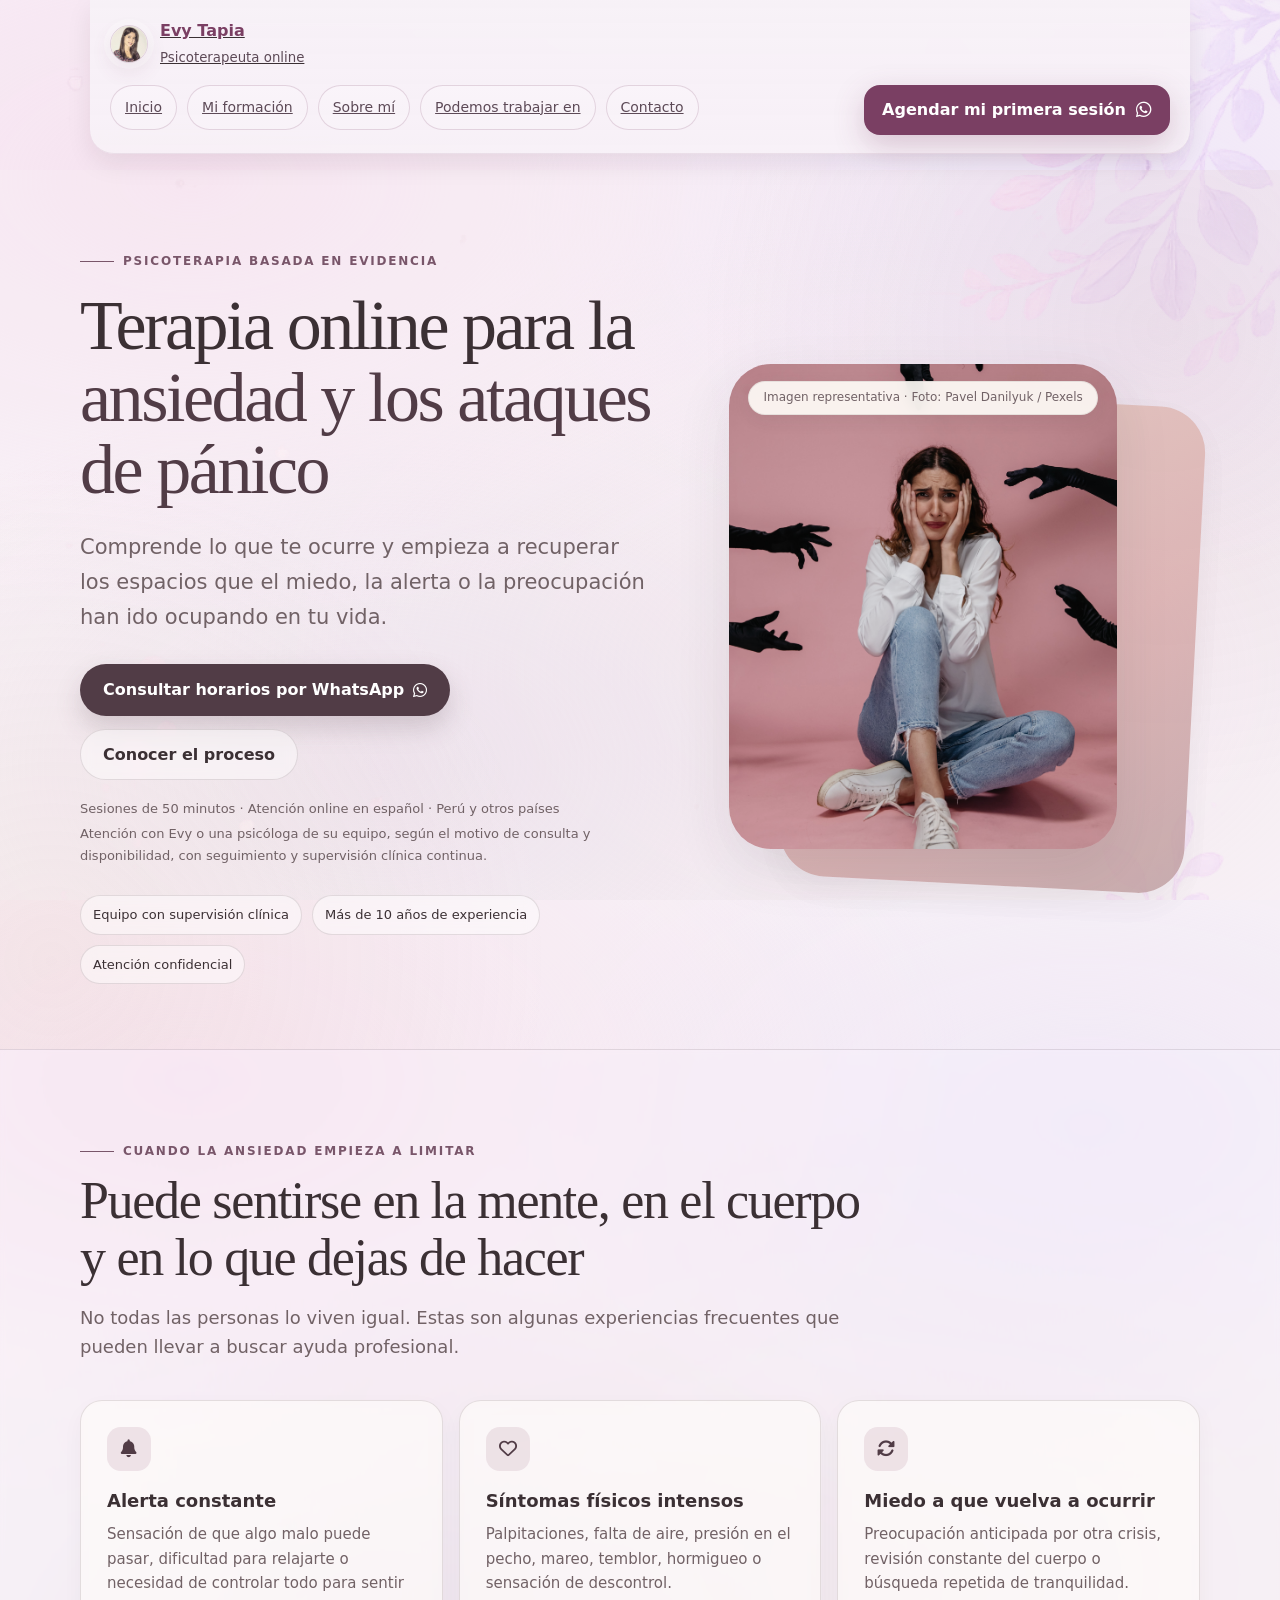
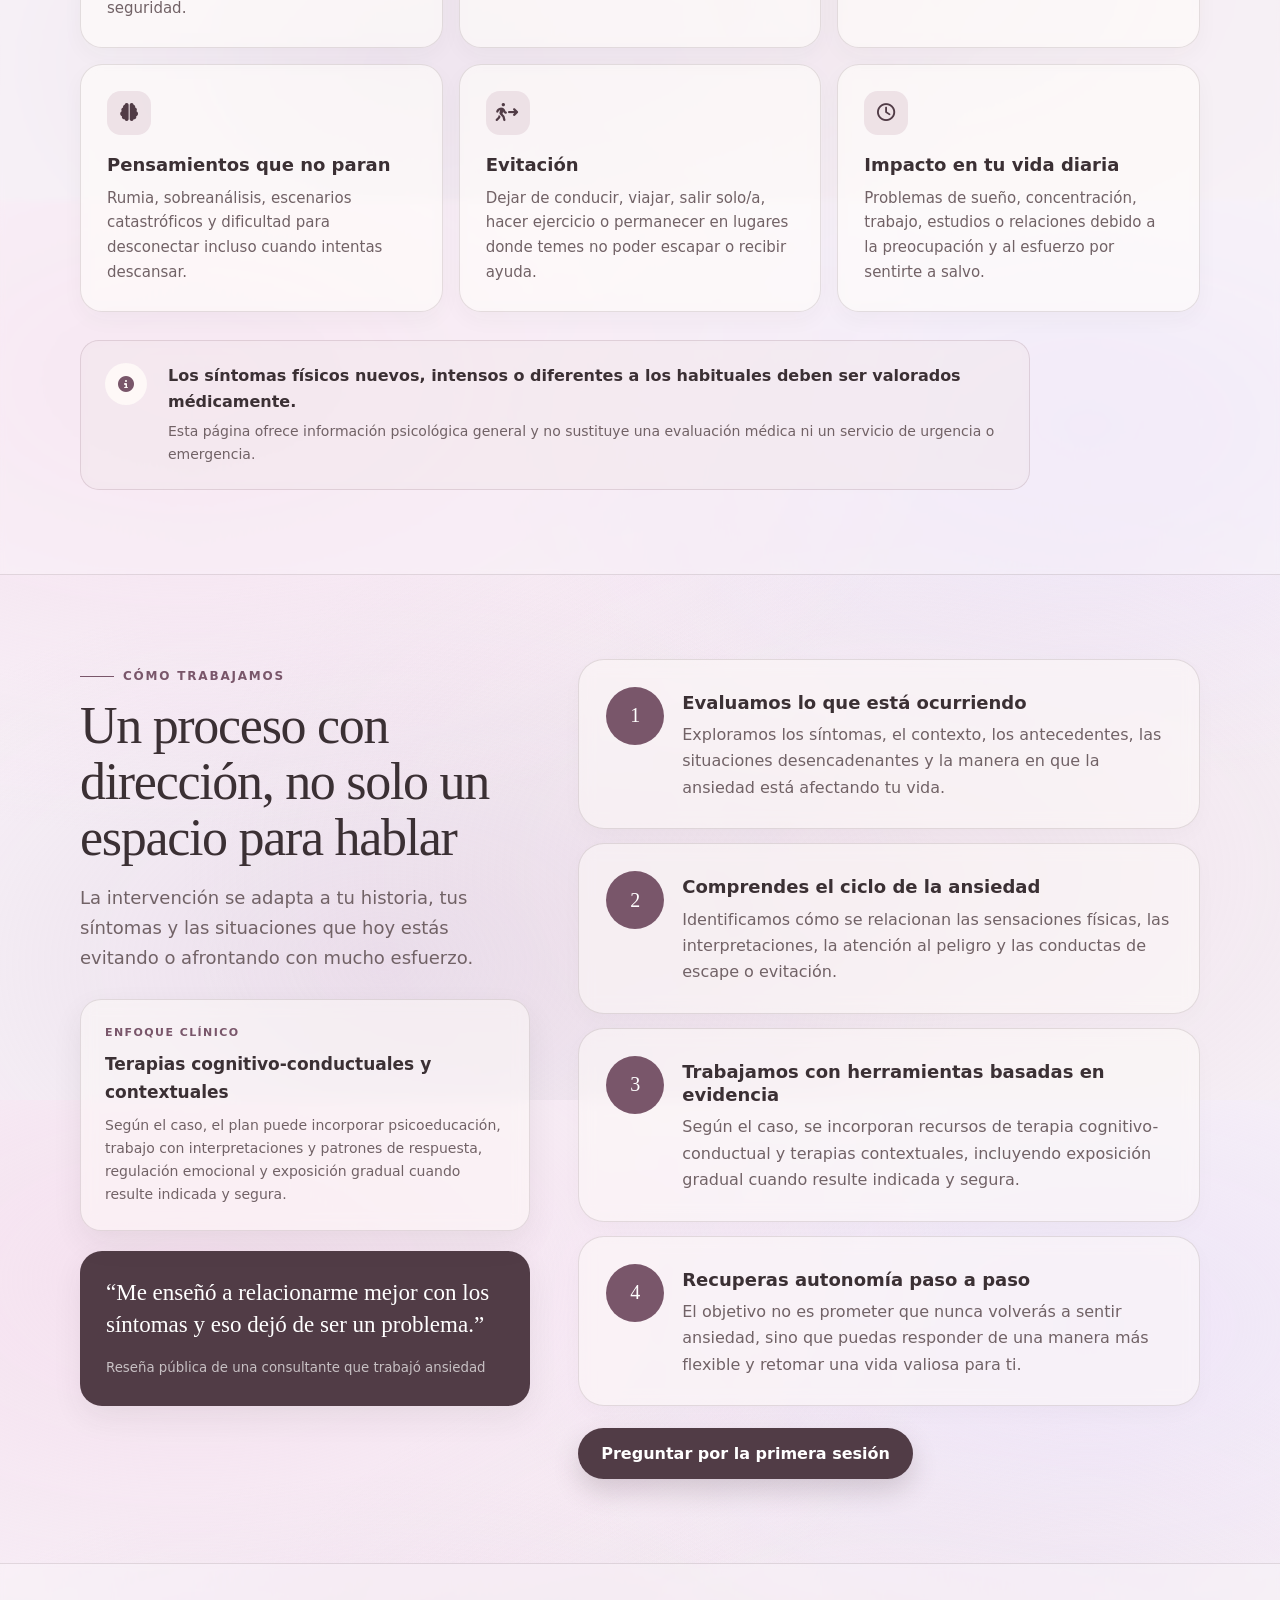
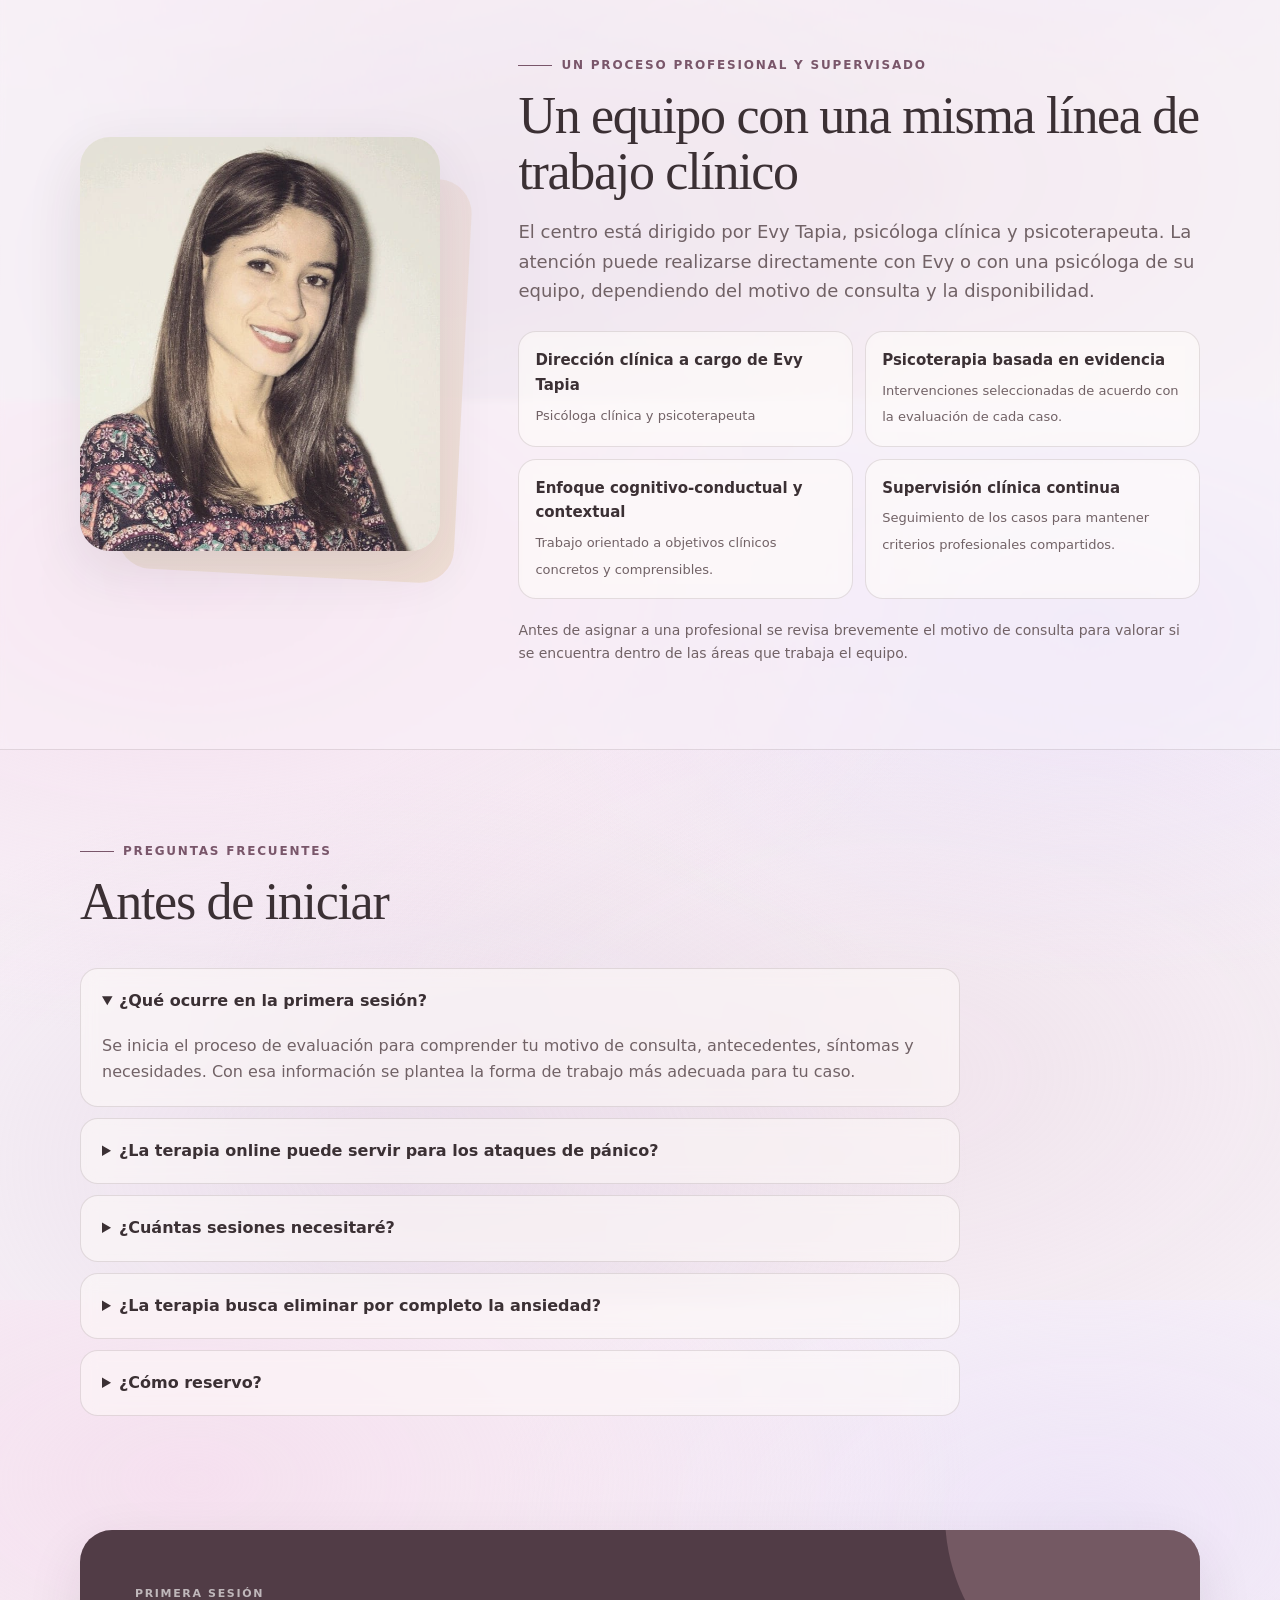
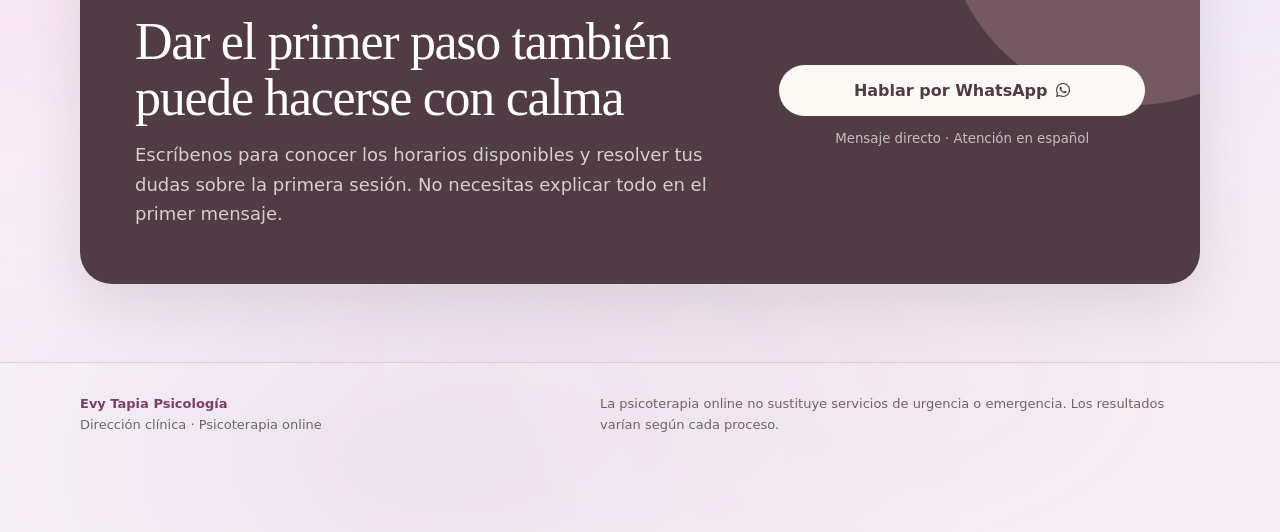
==== commit 6b12d826: "Update photo" ====
--- a/ansiedad.html
+++ b/ansiedad.html
@@ -323,7 +323,7 @@
 
           <img
             class="ansiedadPortrait"
-            src="/images/ansiedad-panico.jpg"
+            src="/images/pexels-pavel-danilyuk-8638313.jpg"
             alt="Imagen representativa de una persona experimentando ansiedad y sensación de amenaza"
           >
 
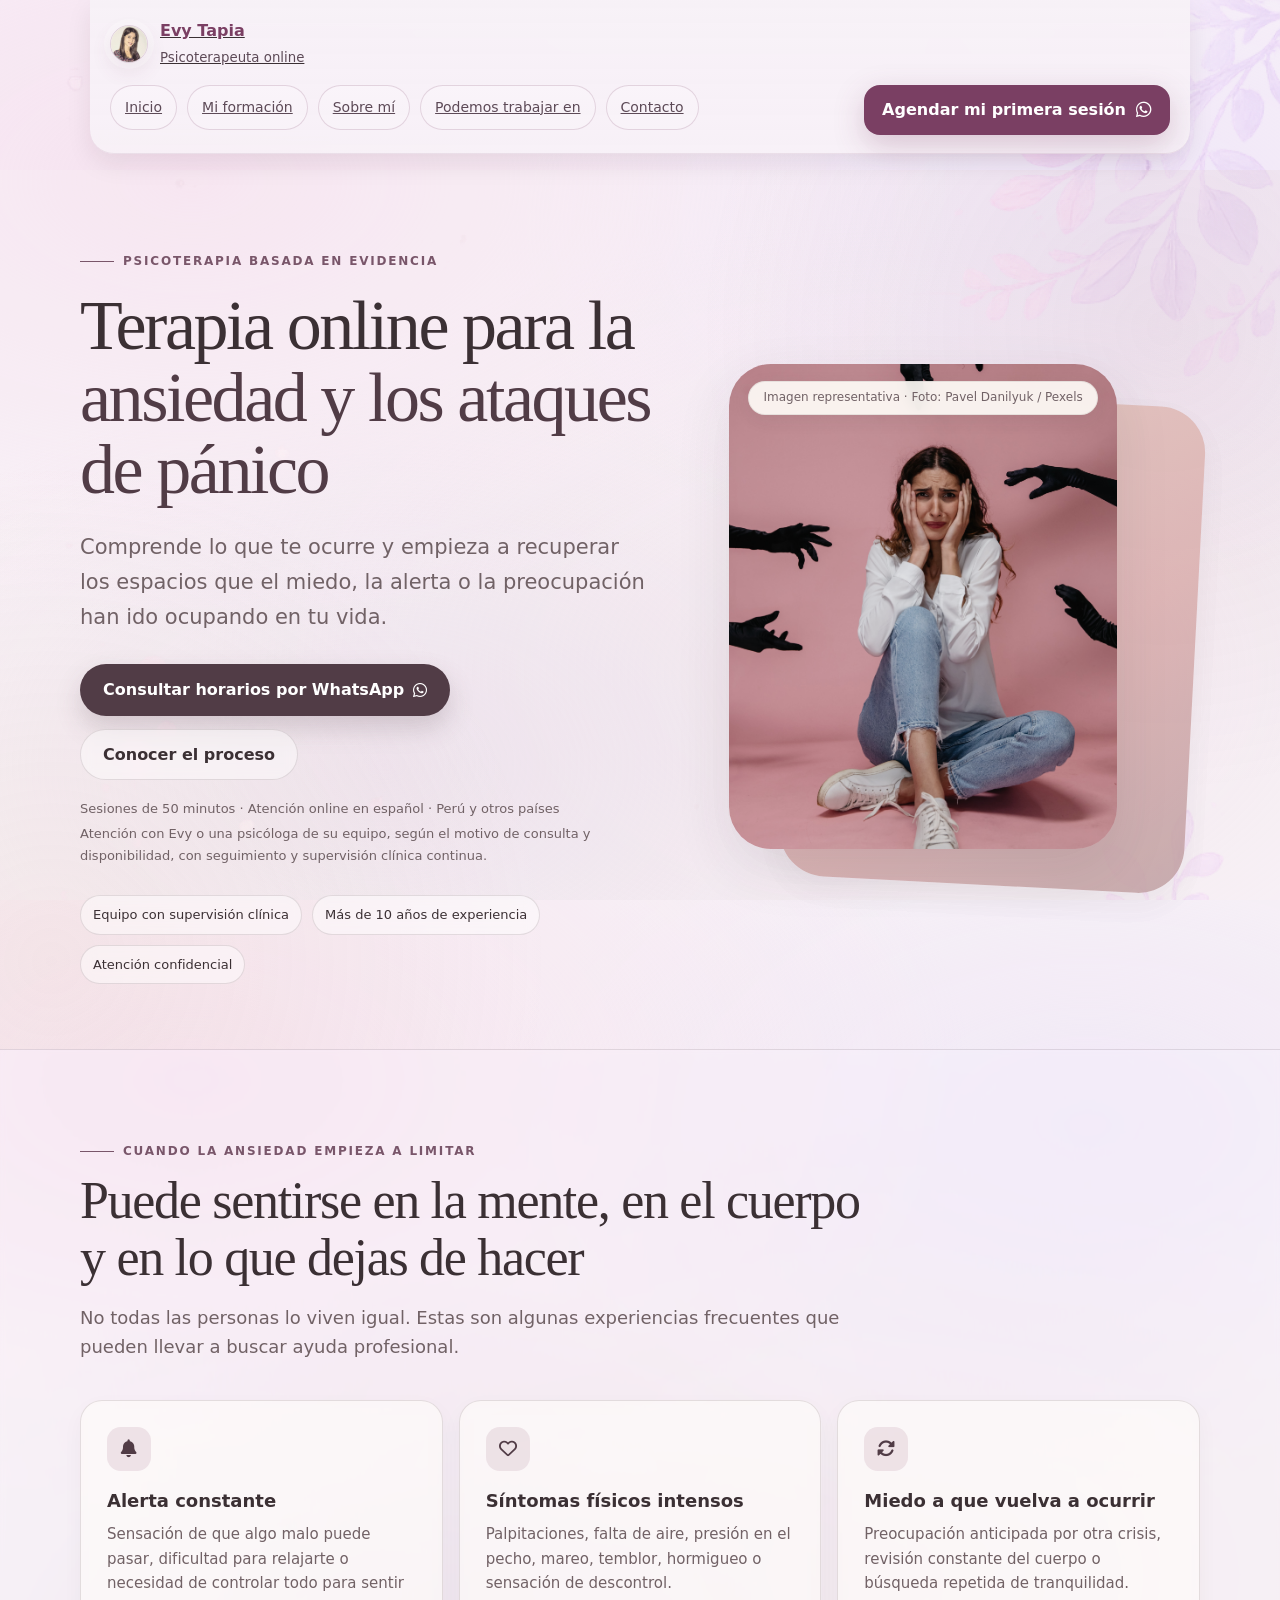
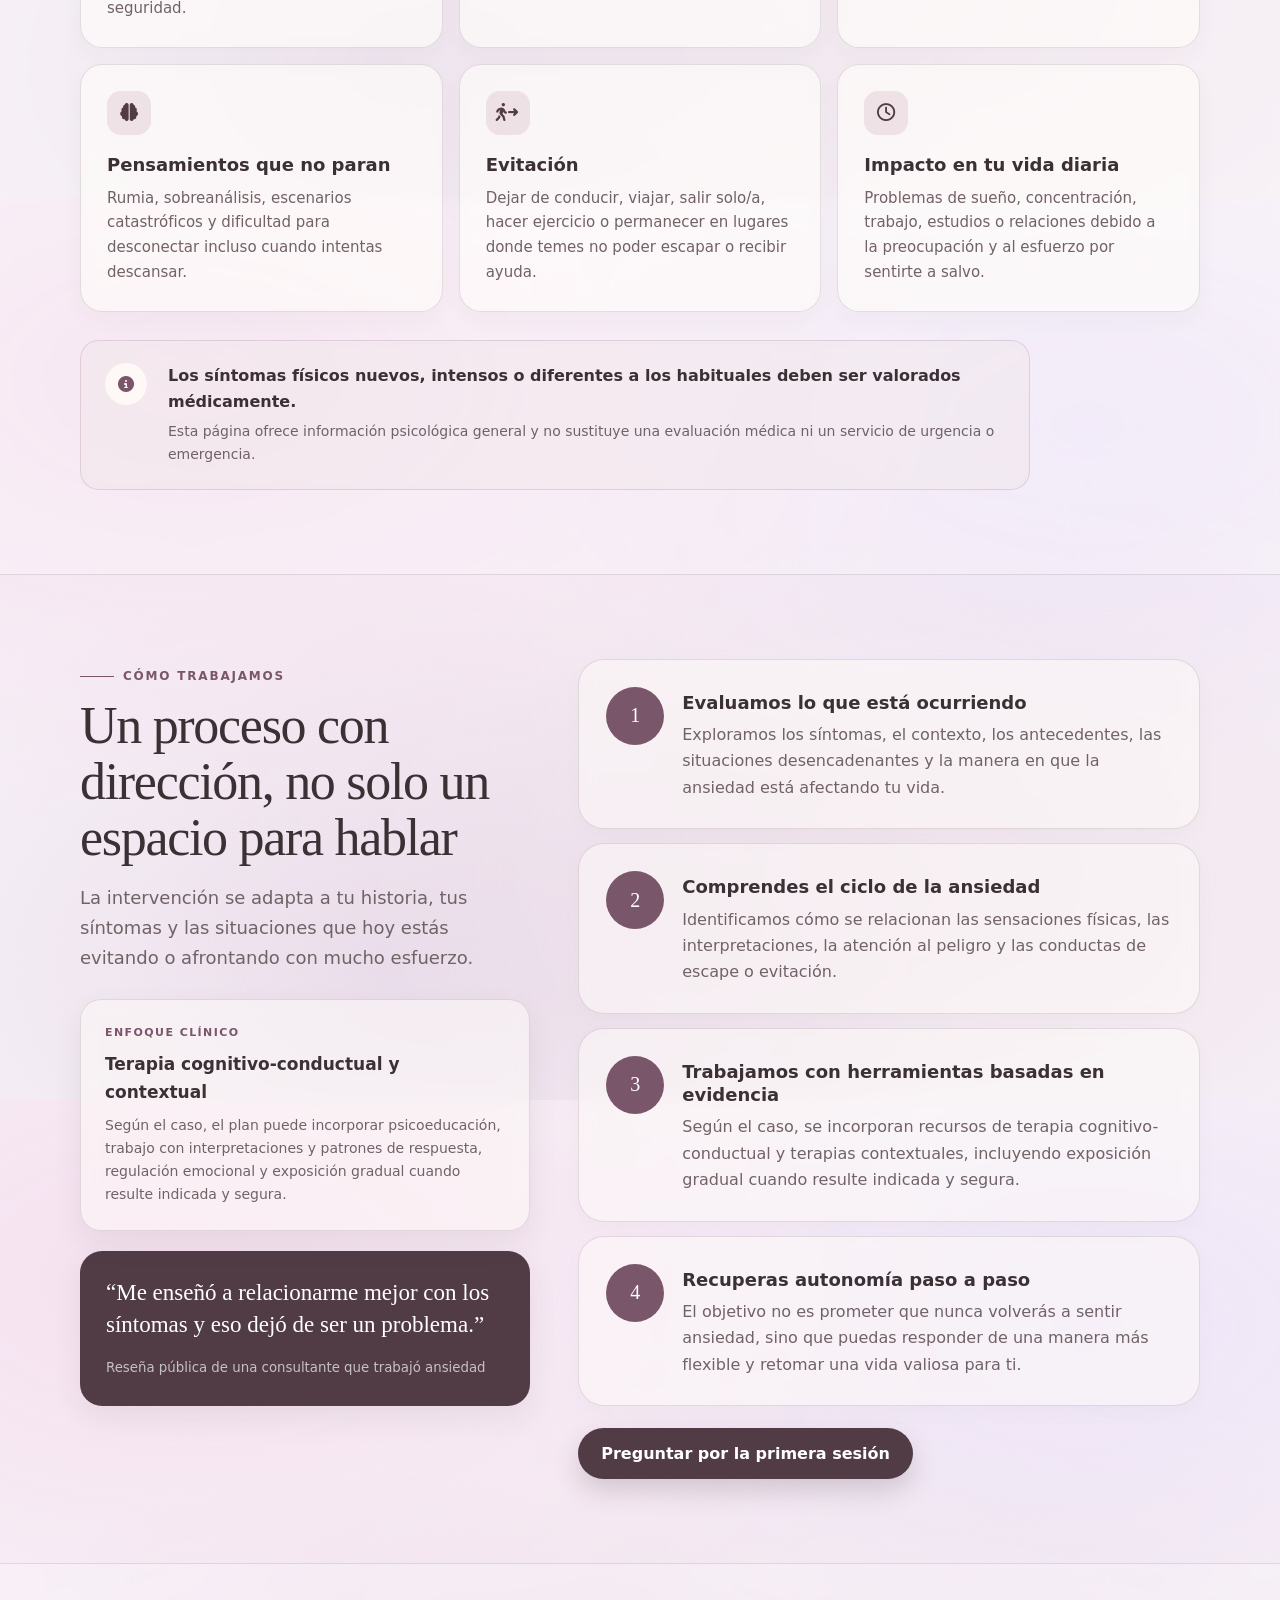
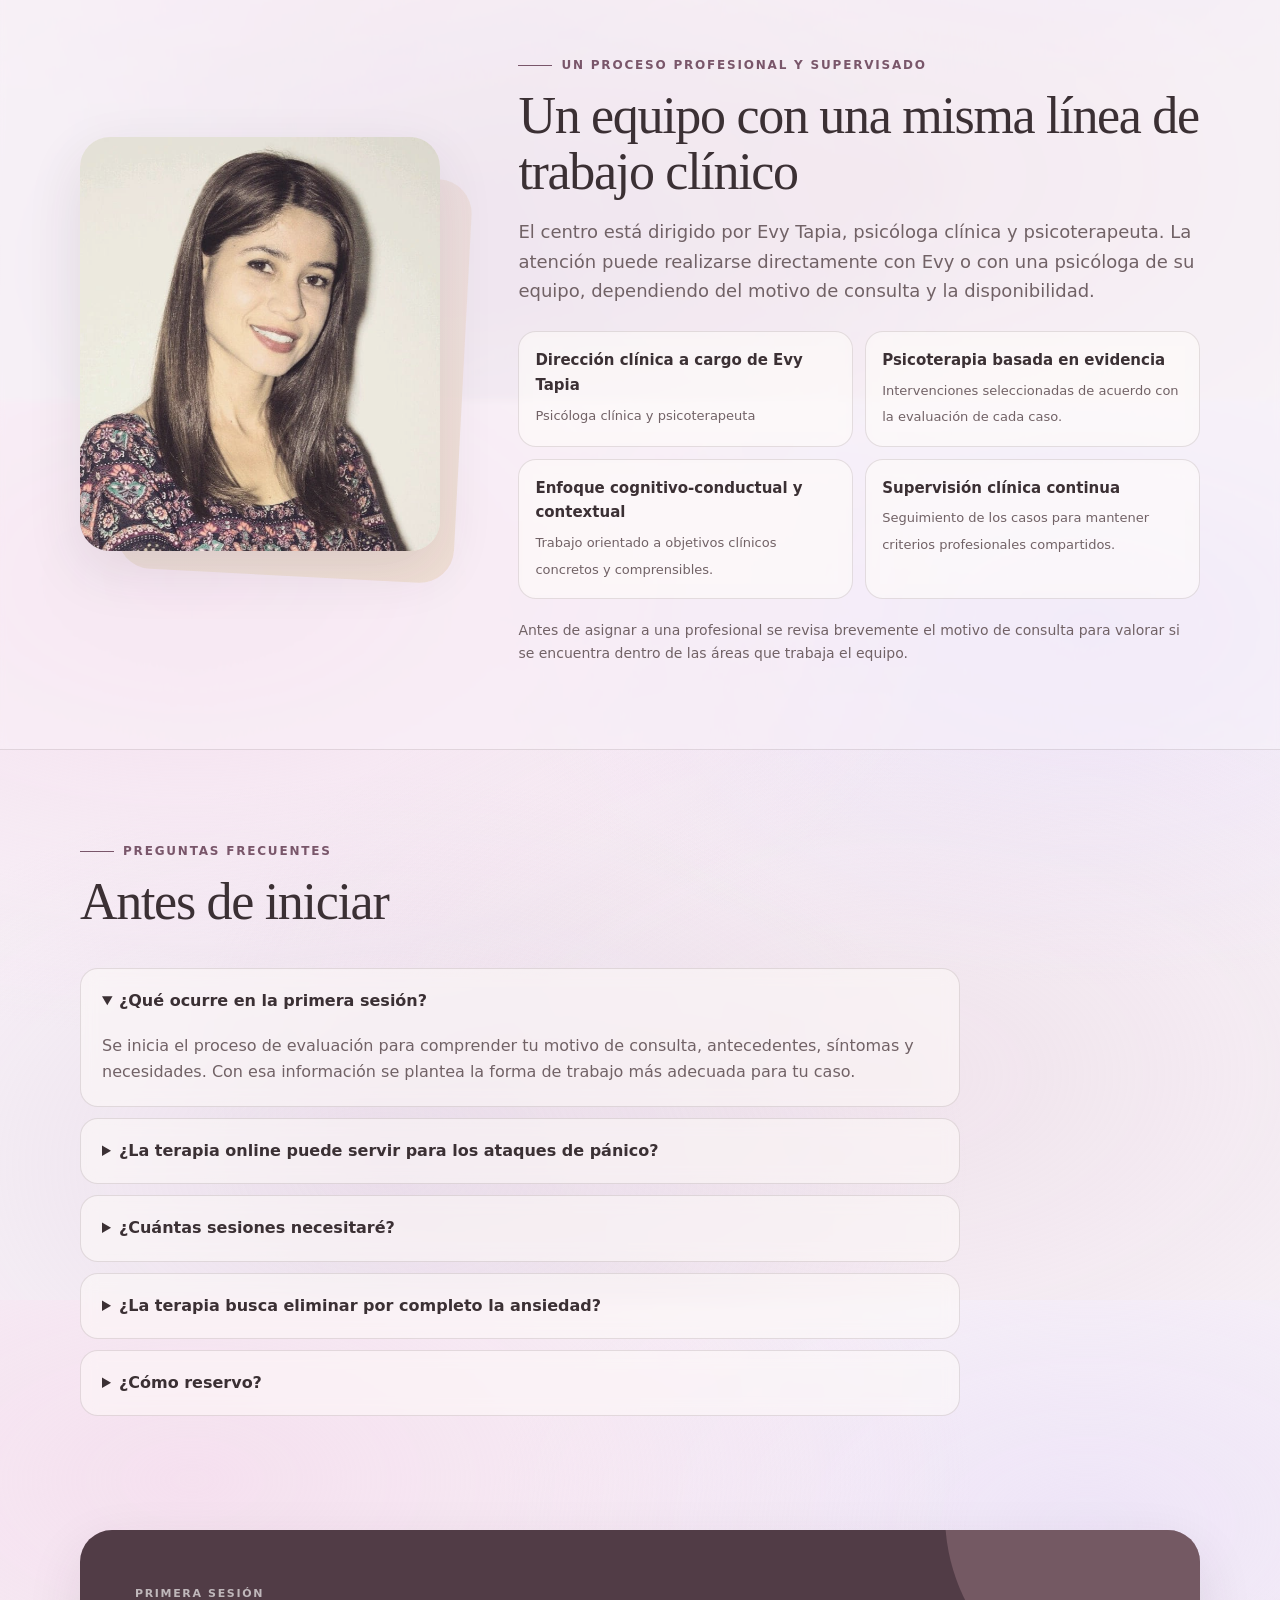
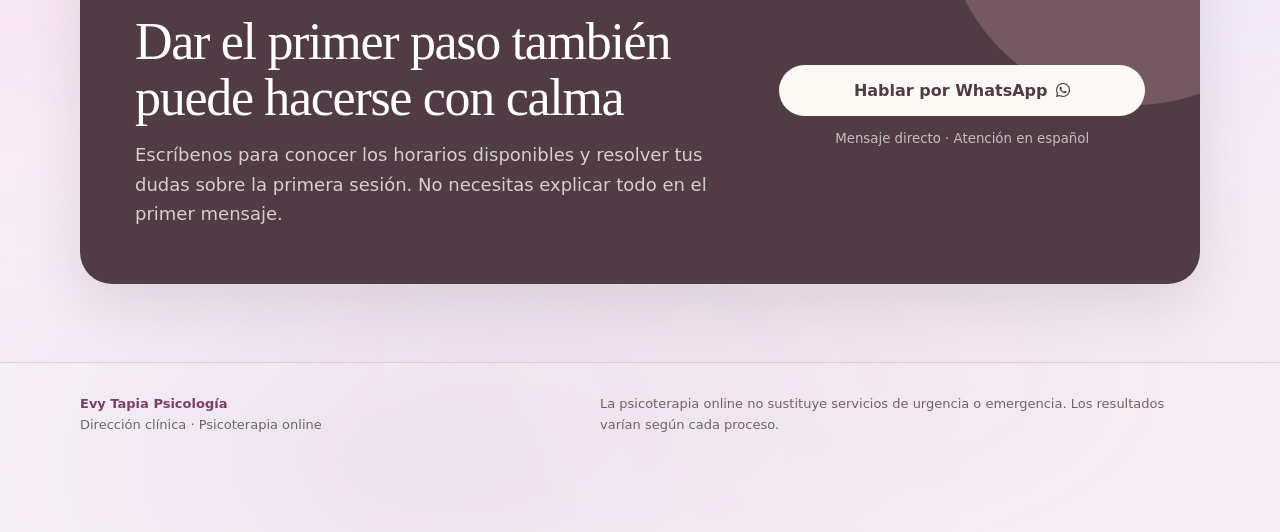
==== commit bb9b1c3c: "change text 01" ====
--- a/ansiedad.html
+++ b/ansiedad.html
@@ -571,7 +571,7 @@
             </span>
 
             <strong>
-              Terapias cognitivo-conductuales y contextuales
+              Terapia cognitivo-conductual y contextual
             </strong>
 
             <p>
--- a/components.css
+++ b/components.css
@@ -1043,6 +1043,15 @@
   color:inherit;
   text-decoration:none;
   cursor:pointer;
+  padding-right:64px;
+  border-color:rgba(122,63,99,.30);
+  background:linear-gradient(
+    135deg,
+    rgba(255,255,255,.62) 0%,
+    rgba(255,255,255,.38) 58%,
+    rgba(244,214,234,.30) 100%
+  );
+  box-shadow:0 20px 48px rgba(79,42,65,.12);
   transition:
     transform .18s ease,
     box-shadow .18s ease,
@@ -1050,15 +1059,80 @@
     background .18s ease;
 }
 
+.workCardLink::after{
+  content:">";
+  position:absolute;
+  top:50%;
+  right:28px;
+  z-index:2;
+  display:block;
+  color:#7a3f63;
+  font-size:34px;
+  font-weight:600;
+  line-height:1;
+  opacity:.78;
+  transform:translateY(-50%);
+  text-shadow:0 0 9px rgba(122,63,99,.20);
+  animation:workCardChevronNudge 3.8s ease-in-out infinite;
+  transition:
+    transform .18s ease,
+    color .18s ease,
+    opacity .18s ease,
+    text-shadow .18s ease;
+}
+
+.workCardLink:nth-of-type(2)::after{
+  animation-delay:.45s;
+}
+
+@keyframes workCardChevronNudge{
+  0%, 68%, 100%{
+    transform:translateY(-50%) translateX(0);
+    opacity:.78;
+    text-shadow:0 0 9px rgba(122,63,99,.20);
+  }
+
+  76%{
+    transform:translateY(-50%) translateX(5px);
+    opacity:1;
+    text-shadow:0 0 15px rgba(122,63,99,.42);
+  }
+
+  84%{
+    transform:translateY(-50%) translateX(1px);
+    opacity:.86;
+  }
+
+  92%{
+    transform:translateY(-50%) translateX(4px);
+    opacity:1;
+    text-shadow:0 0 13px rgba(122,63,99,.34);
+  }
+}
+
 .workCardLink:hover{
-  transform:translateY(-2px);
-  border-color:rgba(122,63,99,.28);
-  background:rgba(255,255,255,.42);
-  box-shadow:0 22px 50px rgba(33,18,28,.11);
+  transform:translateY(-4px);
+  border-color:rgba(122,63,99,.48);
+  background:linear-gradient(
+    135deg,
+    rgba(255,255,255,.76) 0%,
+    rgba(255,255,255,.48) 58%,
+    rgba(244,214,234,.40) 100%
+  );
+  box-shadow:0 26px 56px rgba(79,42,65,.17);
+}
+
+.workCardLink:hover::after,
+.workCardLink:focus-visible::after{
+  animation:none;
+  transform:translateY(-50%) translateX(7px) scale(1.08);
+  color:#6d3557;
+  opacity:1;
+  text-shadow:0 0 16px rgba(122,63,99,.46);
 }
 
 .workCardLink:focus-visible{
-  outline:3px solid rgba(122,63,99,.22);
+  outline:3px solid rgba(122,63,99,.34);
   outline-offset:4px;
 }
 
@@ -1141,6 +1215,61 @@
   color:rgba(93,74,87,.95);
   font-size:15.8px;
   line-height:1.85;
+}
+
+.workCardAction{
+  display:inline-flex;
+  align-items:center;
+  gap:10px;
+  margin-top:17px;
+  padding:9px 14px;
+  border:1px solid rgba(122,63,99,.28);
+  border-radius:999px;
+  background:rgba(255,255,255,.68);
+  color:#7a3f63;
+  font-size:14px;
+  font-weight:750;
+  line-height:1.3;
+  box-shadow:0 6px 16px rgba(79,42,65,.08);
+  transition:
+    color .18s ease,
+    background .18s ease,
+    border-color .18s ease,
+    box-shadow .18s ease;
+}
+
+.workCardActionArrow{
+  font-size:18px;
+  line-height:1;
+  transition:transform .18s ease;
+}
+
+.workCardLink:hover .workCardAction,
+.workCardLink:focus-visible .workCardAction{
+  border-color:#7a3f63;
+  background:#7a3f63;
+  color:#fff;
+  box-shadow:0 8px 20px rgba(79,42,65,.16);
+}
+
+.workCardLink:hover .workCardActionArrow,
+.workCardLink:focus-visible .workCardActionArrow{
+  transform:translateX(3px);
+}
+
+@media (prefers-reduced-motion: reduce){
+  .workCardLink,
+  .workCardLink::after,
+  .workCardAction,
+  .workCardActionArrow{
+    animation:none;
+    transition:none;
+  }
+
+  .workCardLink:hover::after,
+  .workCardLink:focus-visible::after{
+    transform:translateY(-50%);
+  }
 }
 
 .workClosing{
@@ -1535,5 +1664,3 @@
     margin-top:16px;
   }
 }
-
-
--- a/responsive.css
+++ b/responsive.css
@@ -420,6 +420,17 @@
     justify-items:center;
   }
 
+  .workCardLink{
+    padding-left:48px;
+    padding-right:48px;
+  }
+
+  .workCardLink::after{
+    top:50%;
+    right:22px;
+    font-size:30px;
+  }
+
   .workCardIcon{
     justify-content:center;
     width:100%;
@@ -566,6 +577,17 @@
     border-radius:22px;
   }
 
+  .workCardLink{
+    padding-left:38px;
+    padding-right:38px;
+  }
+
+  .workCardLink::after{
+    top:50%;
+    right:18px;
+    font-size:27px;
+  }
+
   .workCardIconCircle{
     width:104px;
     height:104px;
@@ -579,6 +601,13 @@
   .workCardContent p{
     font-size:15.2px;
     line-height:1.75;
+  }
+
+  .workCardAction{
+    width:100%;
+    justify-content:center;
+    margin-top:16px;
+    padding:10px 14px;
   }
 }
 
